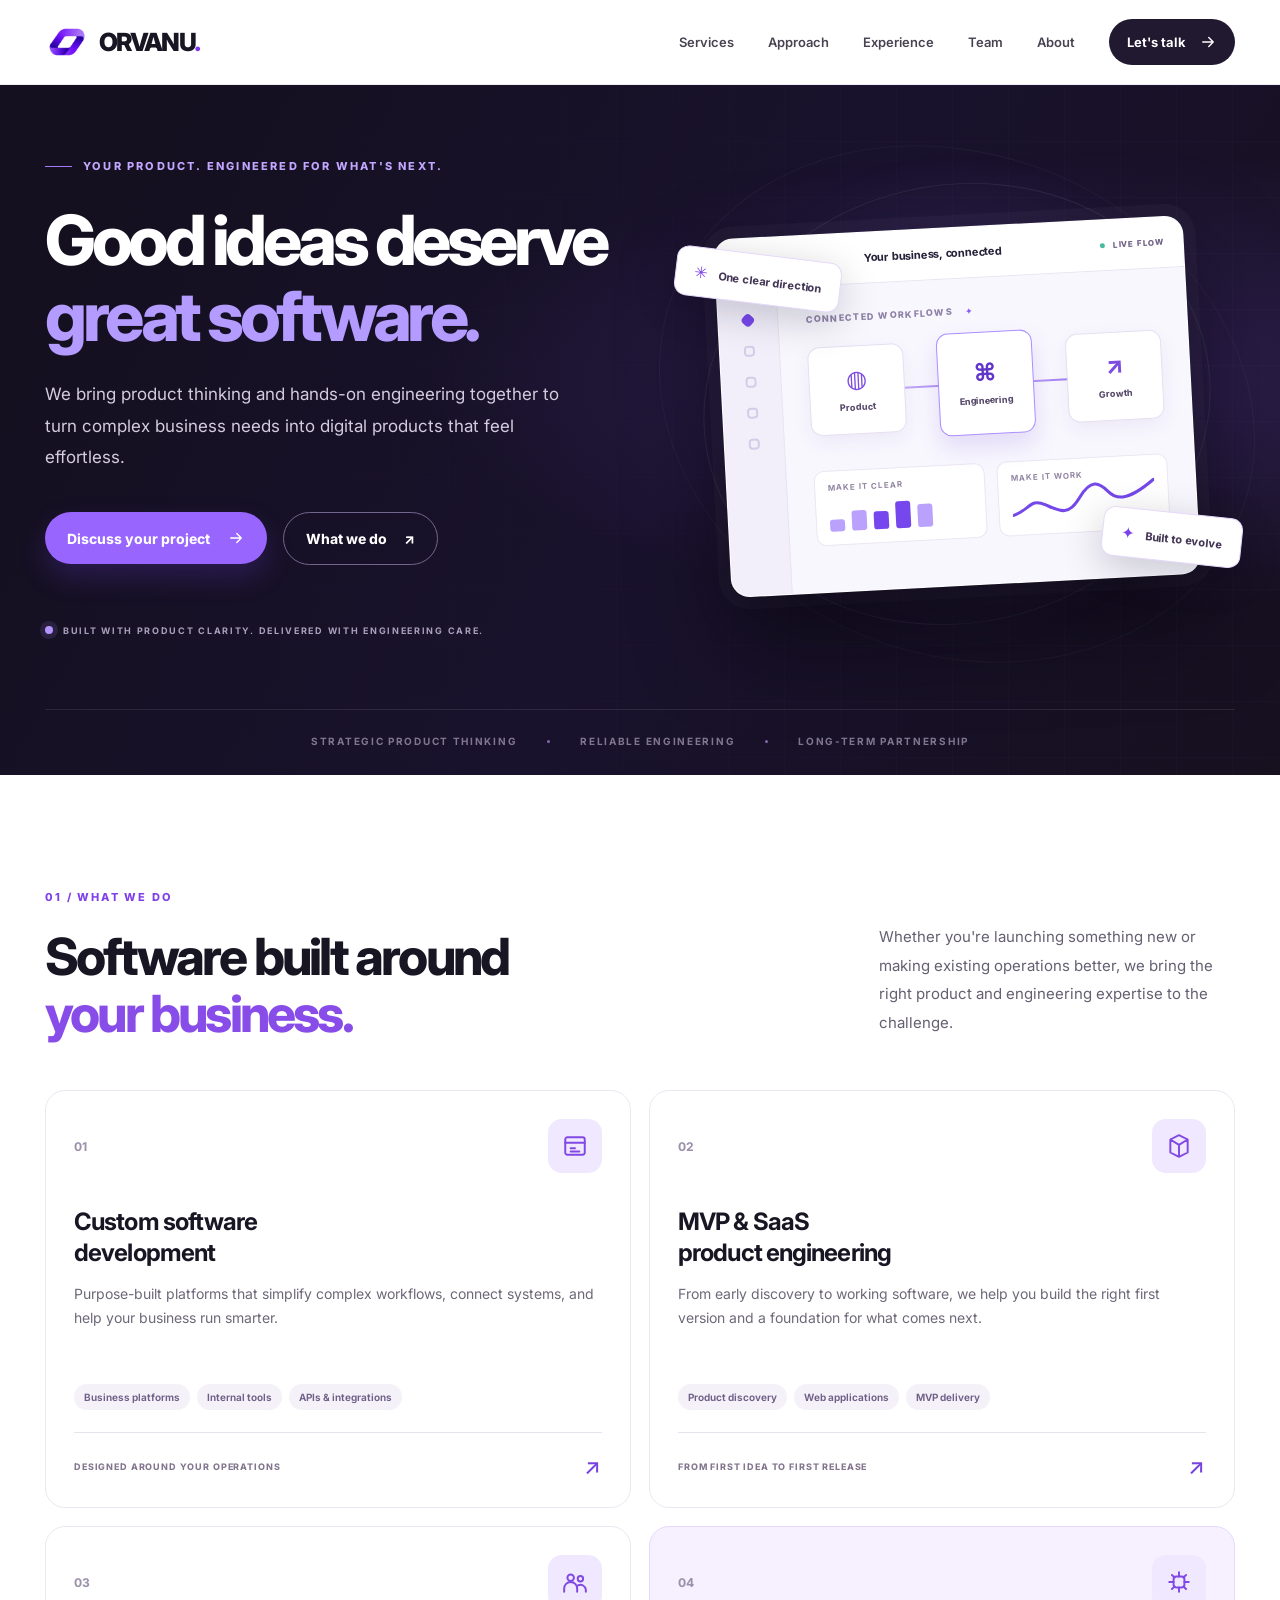
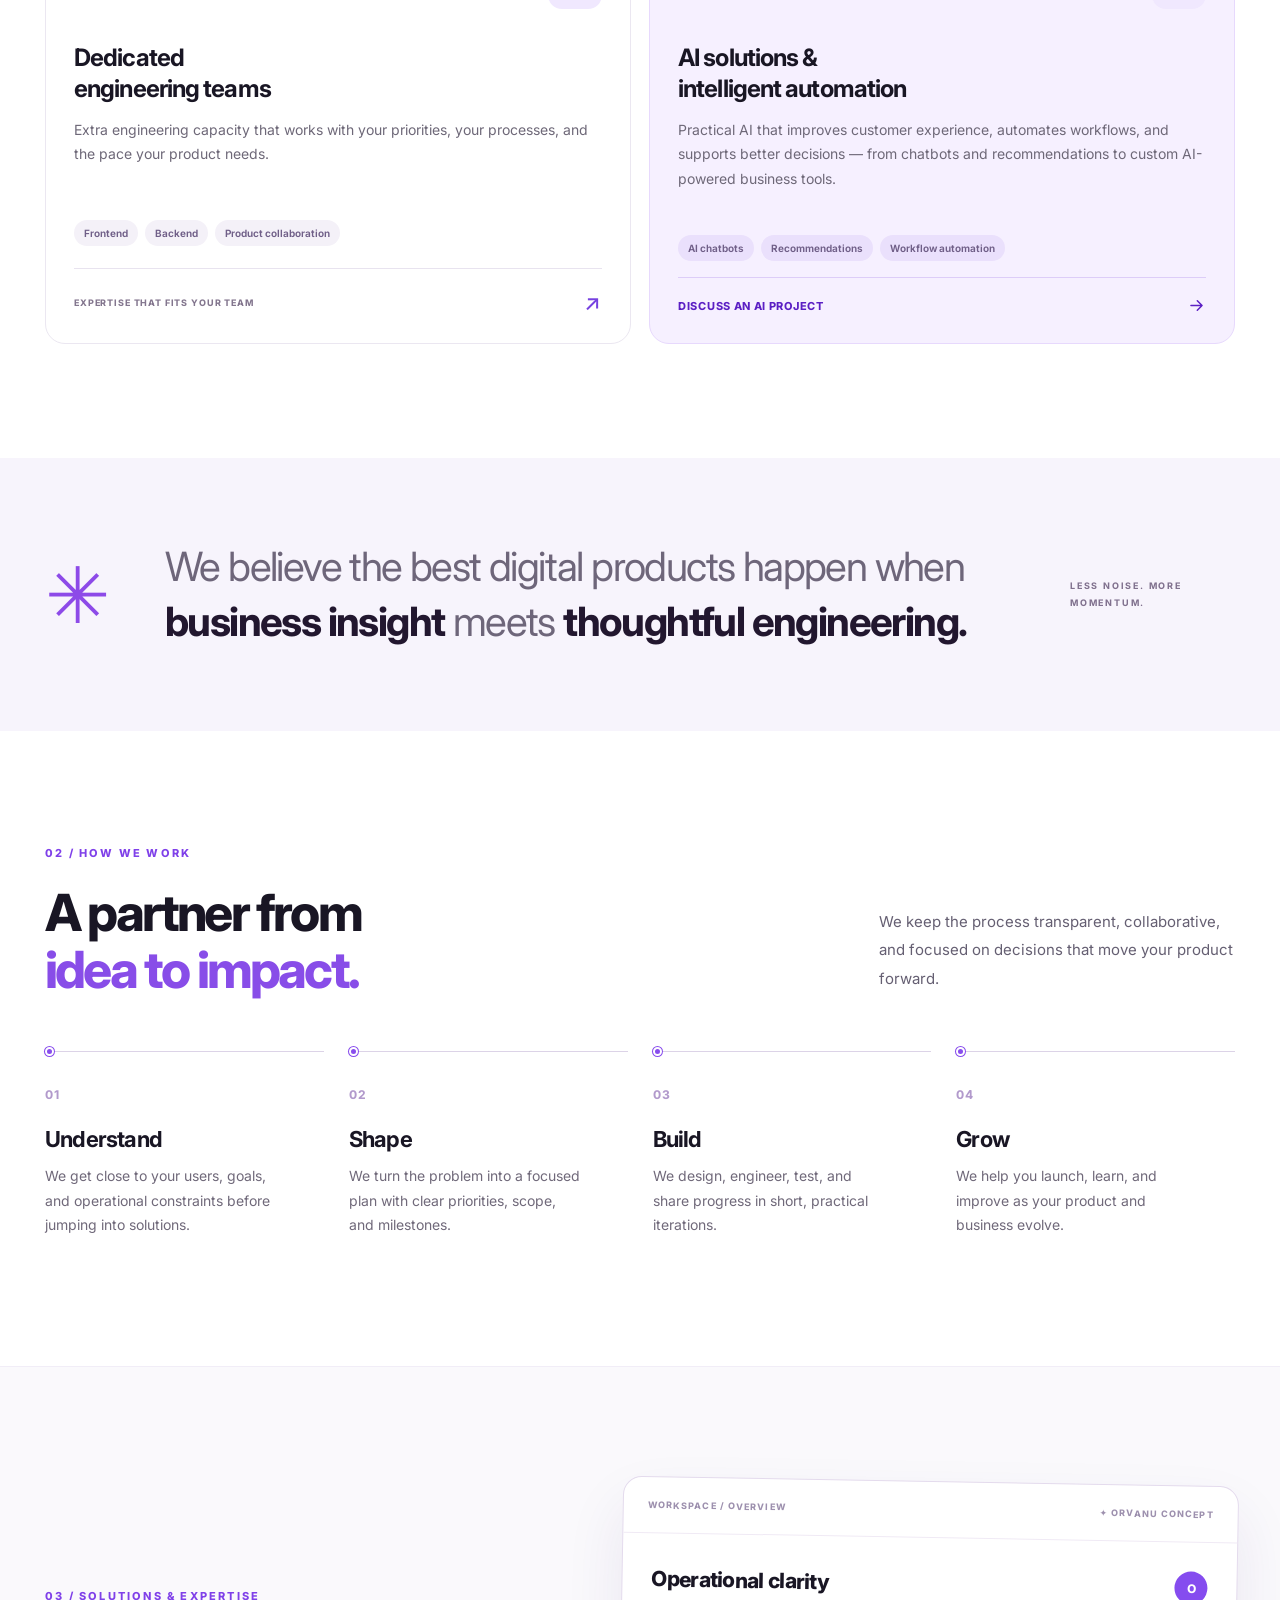
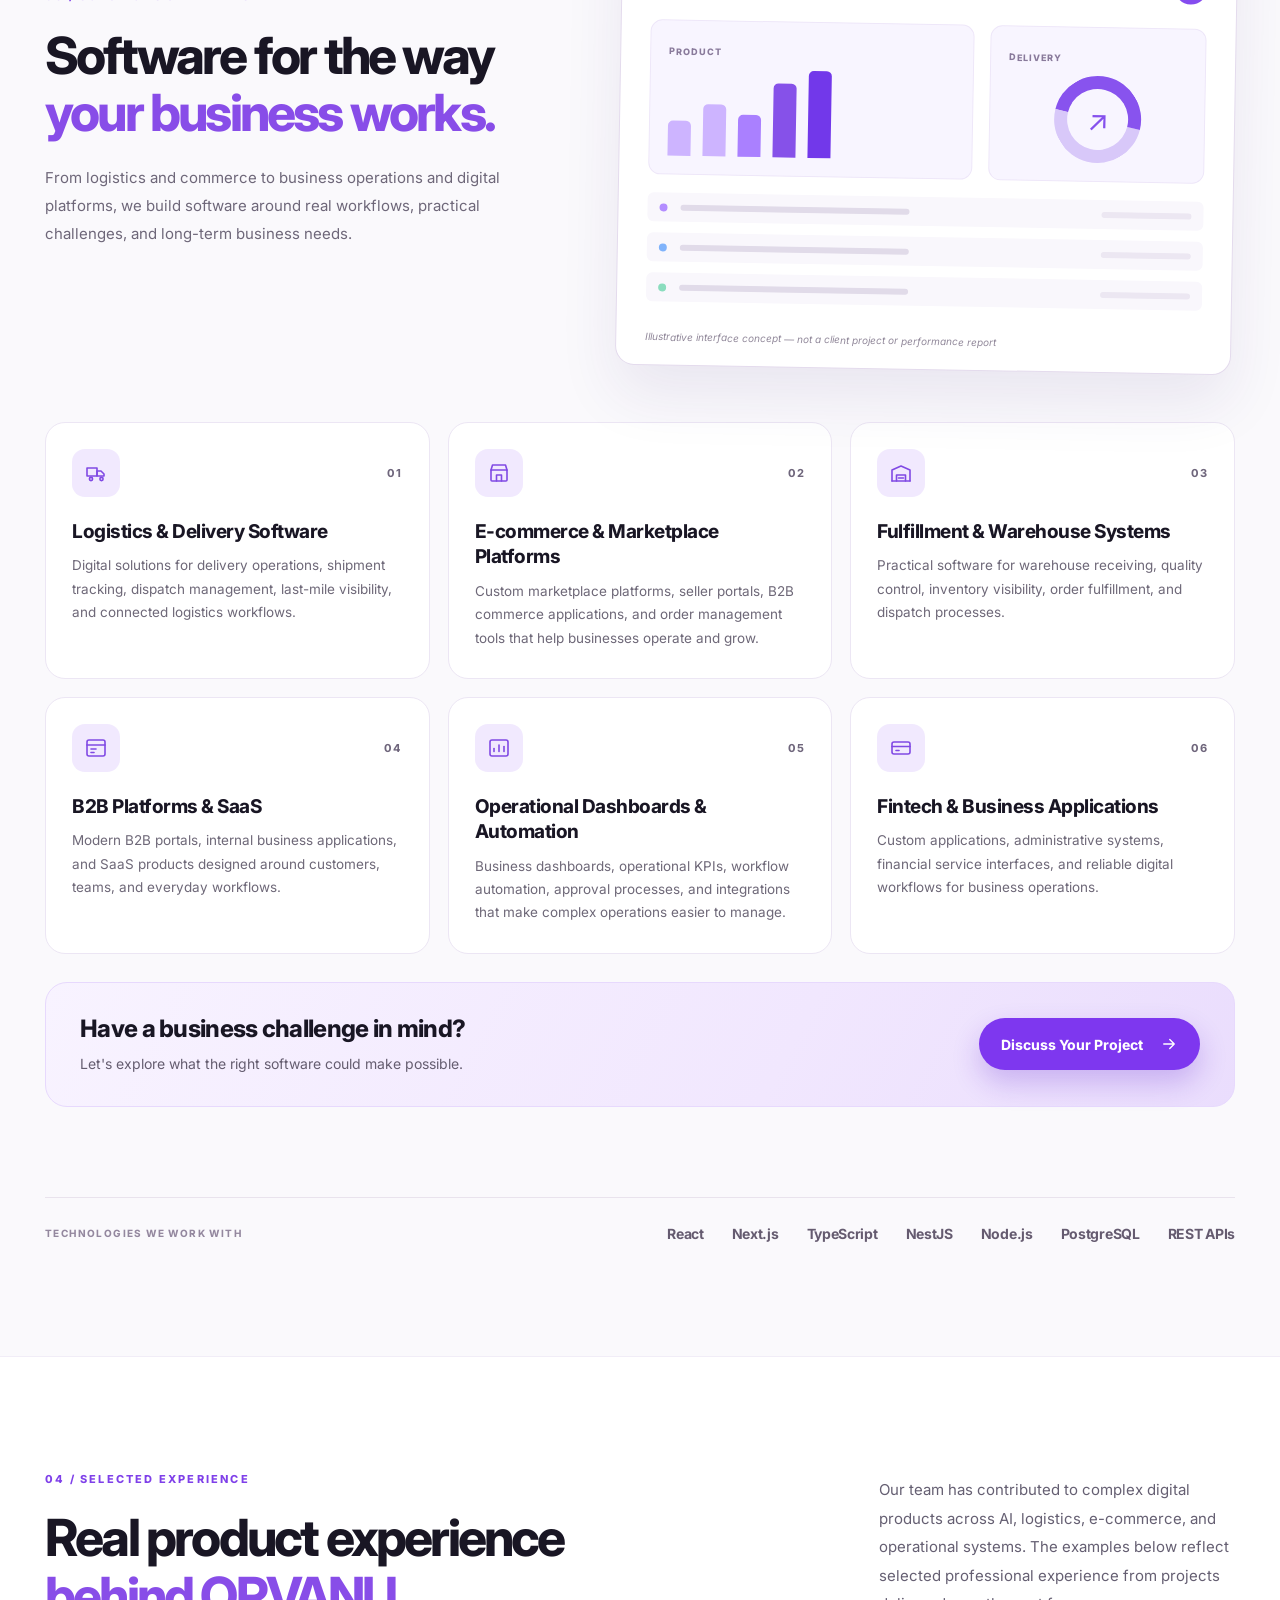
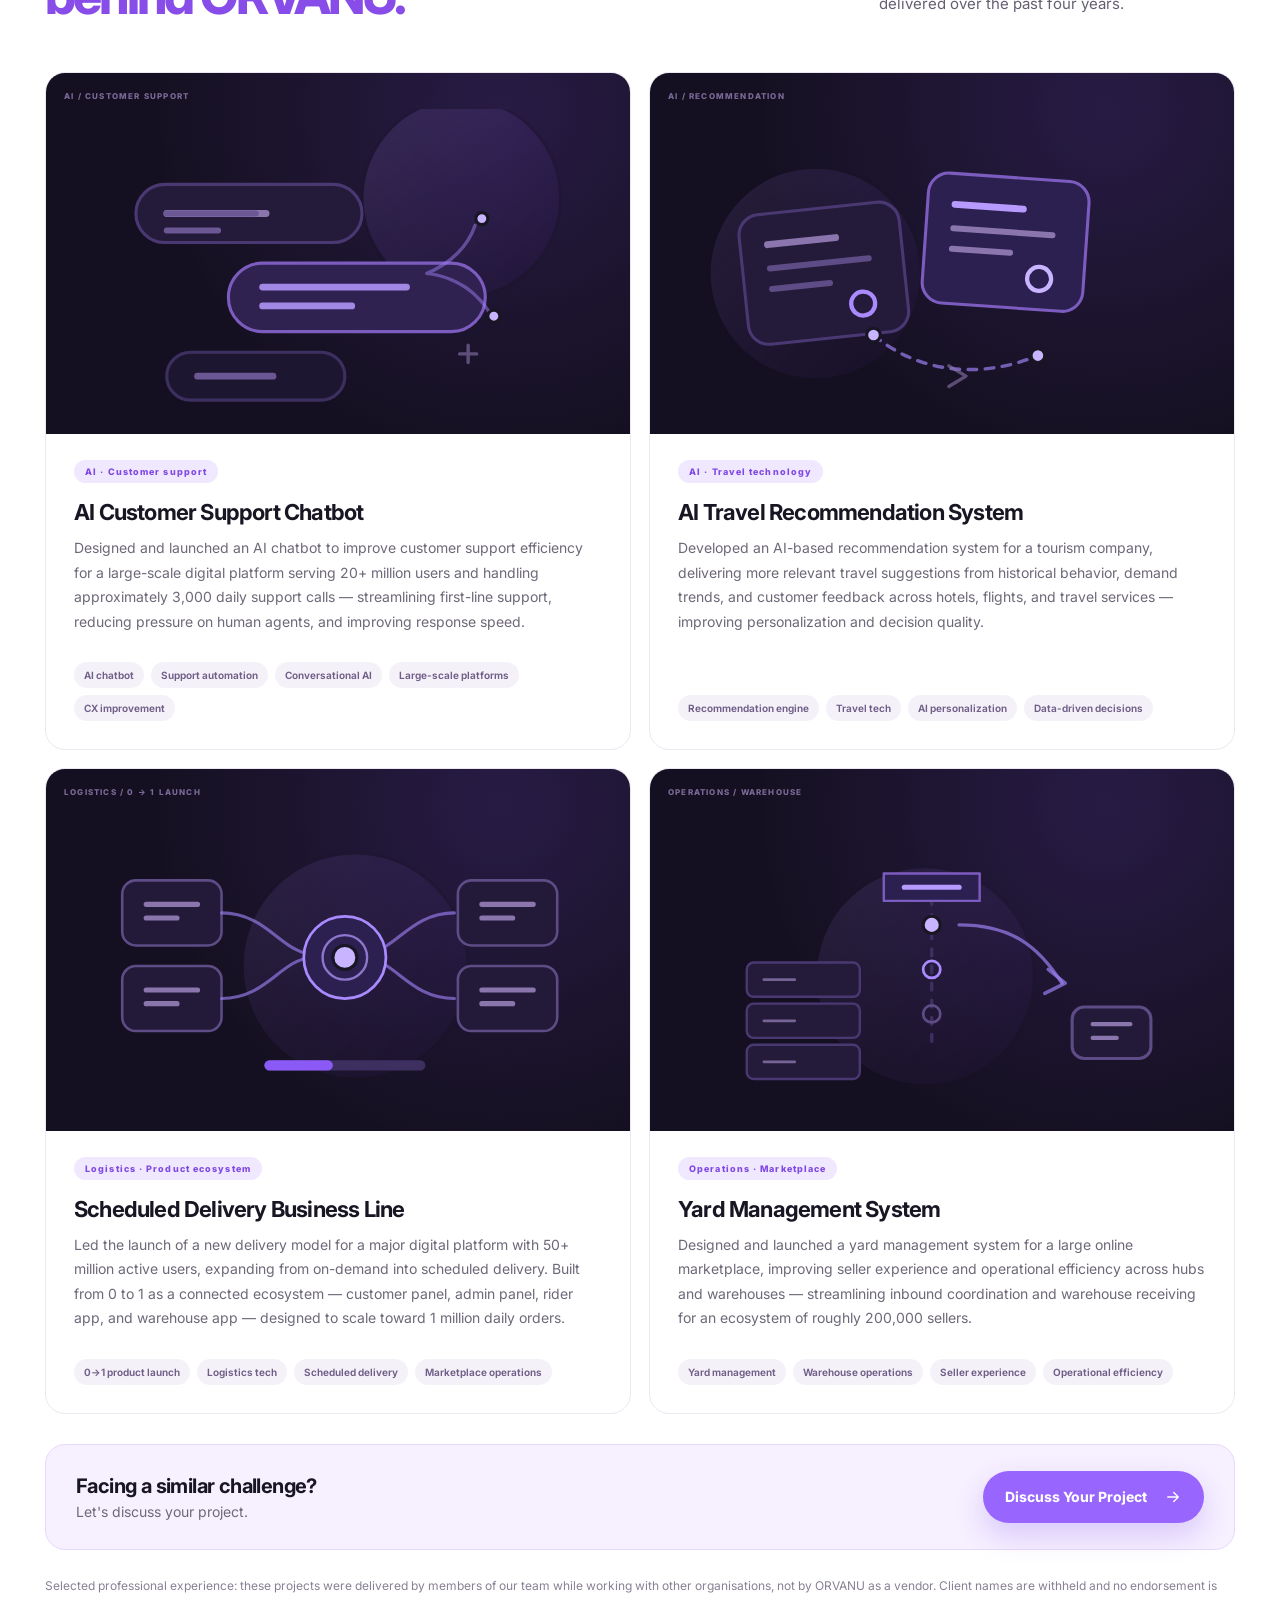
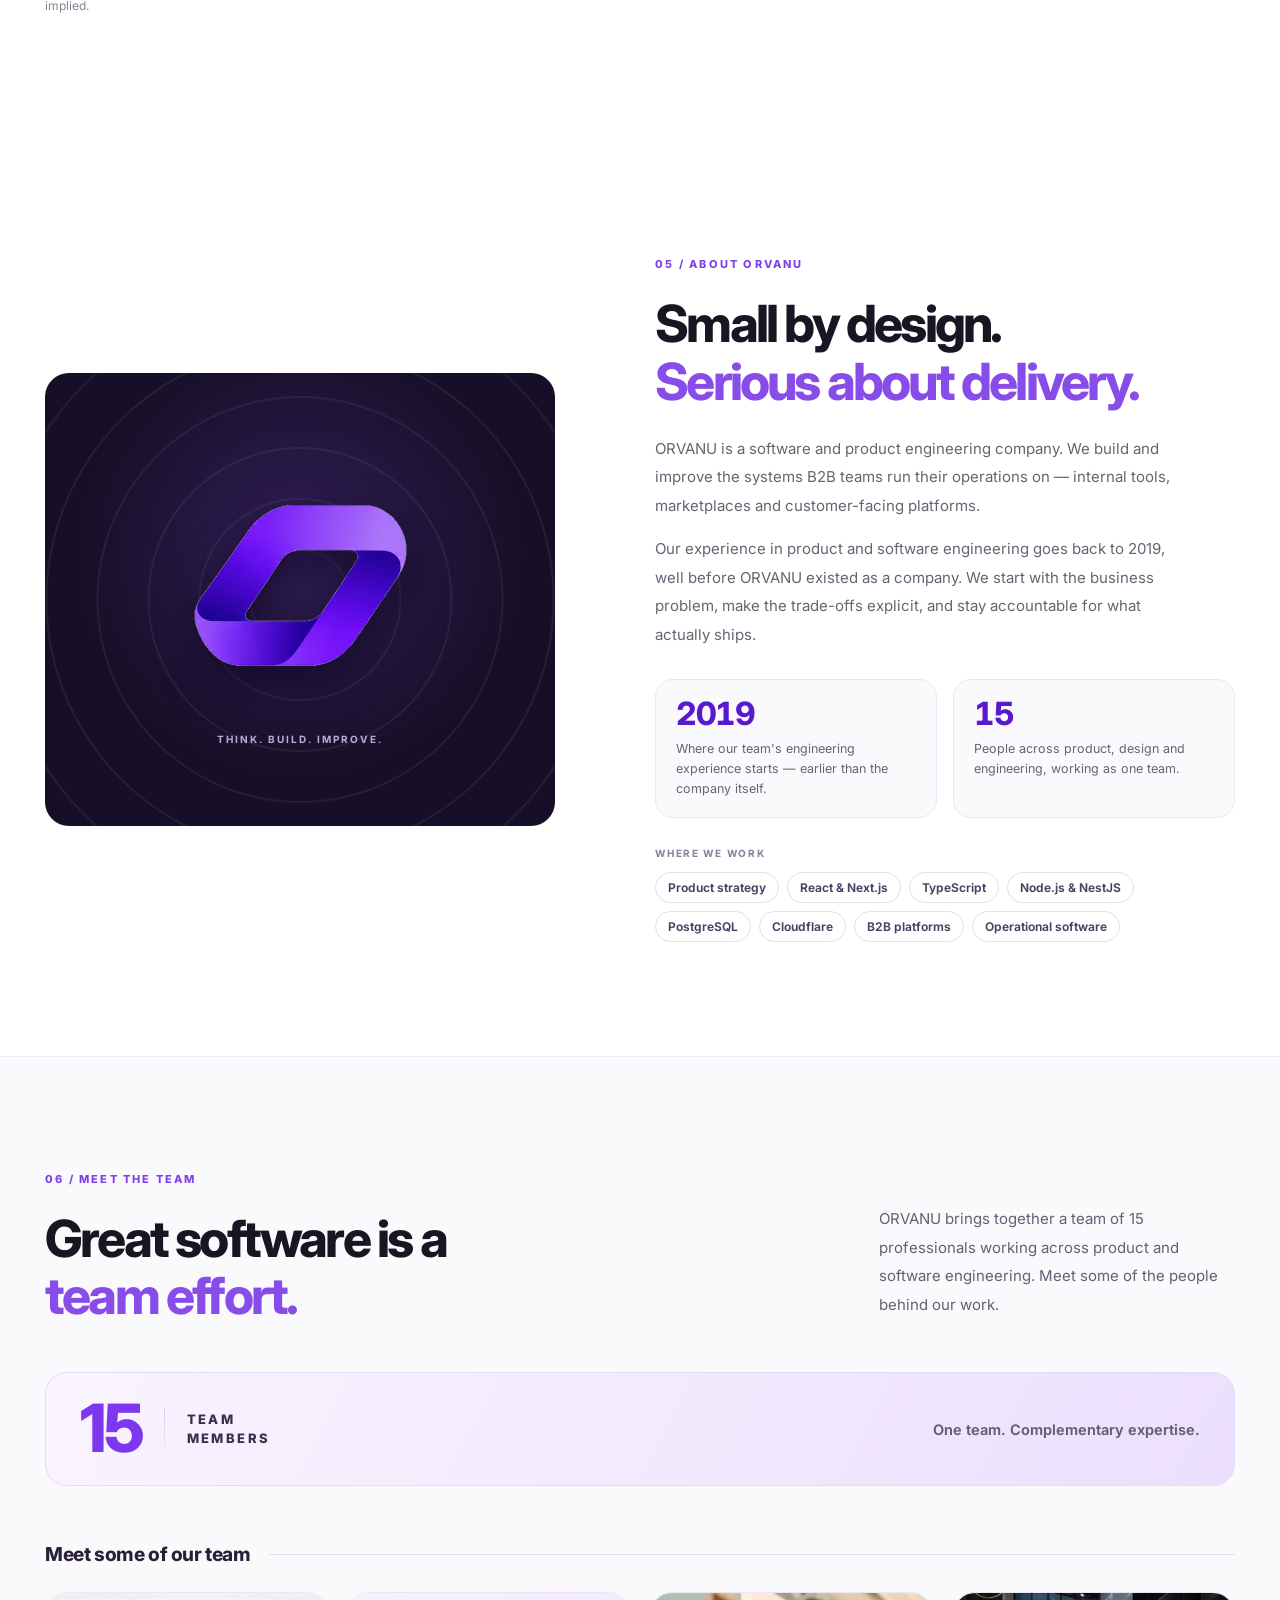
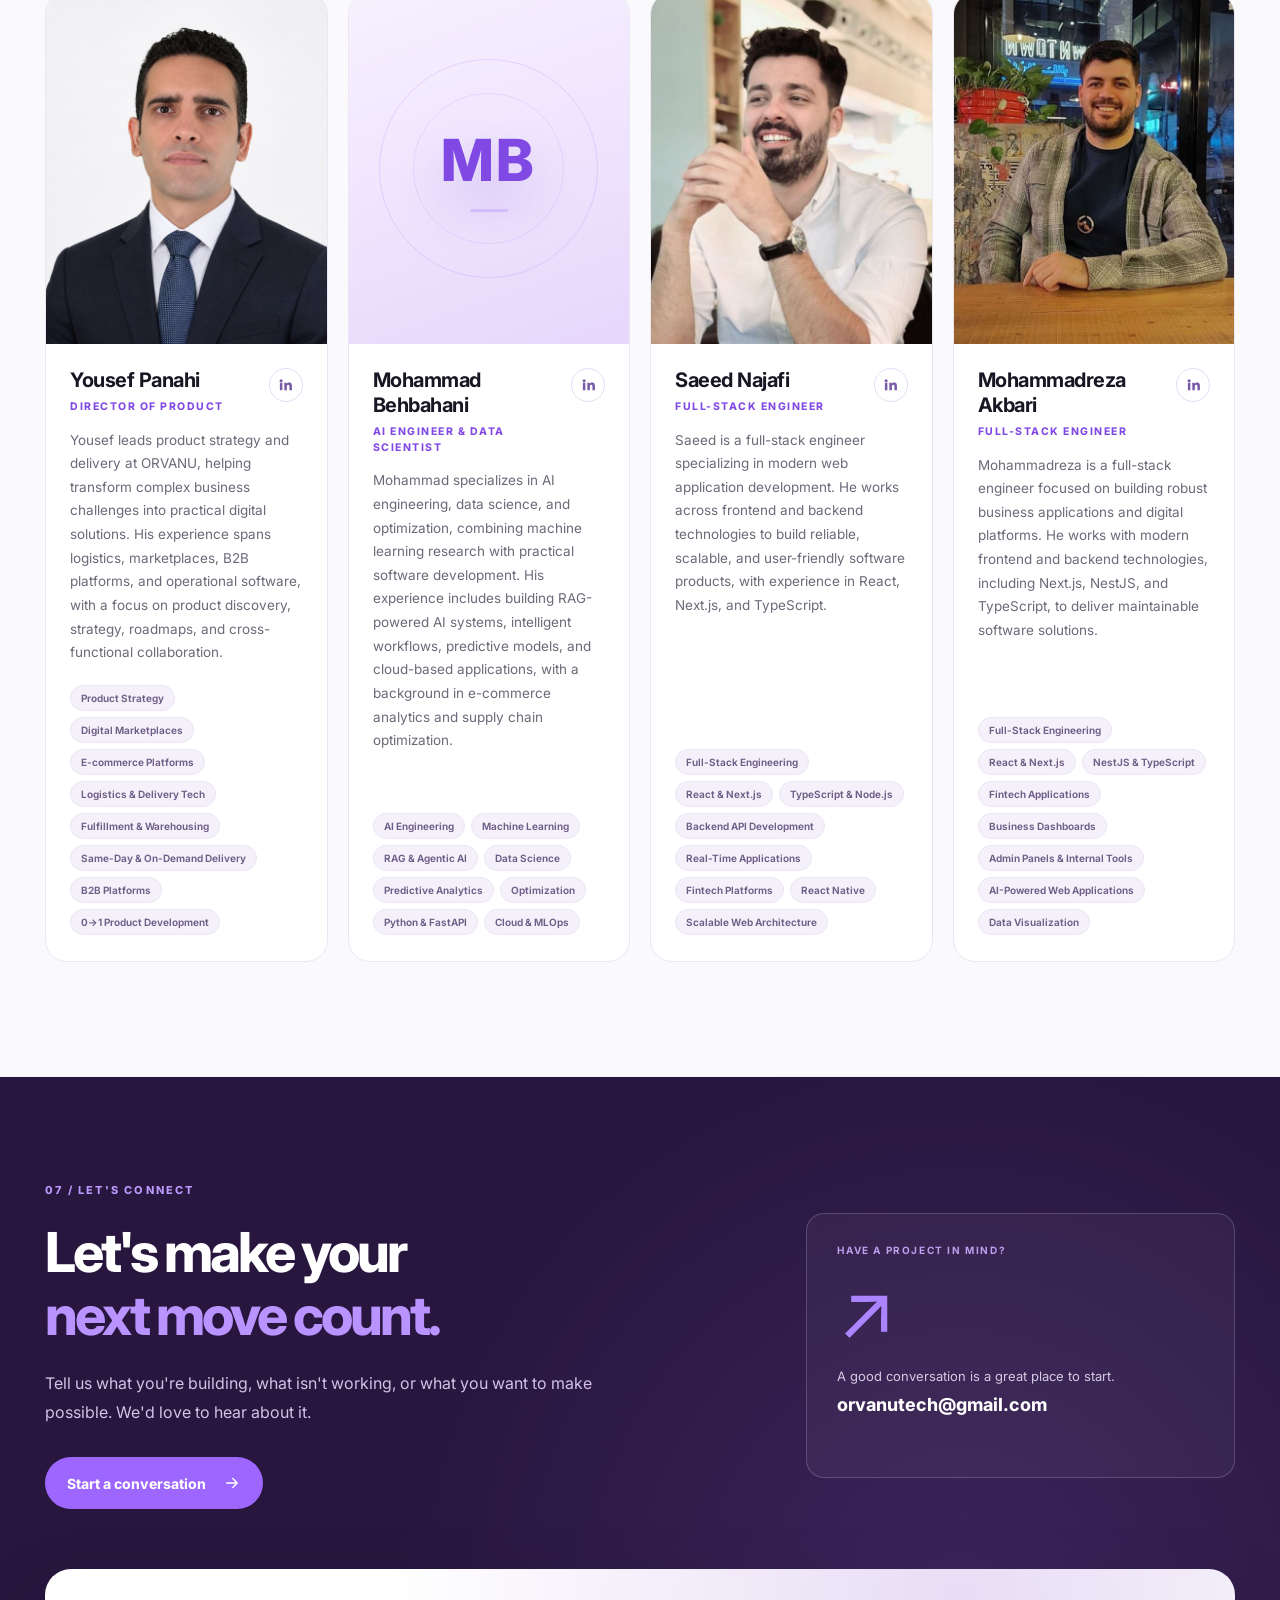
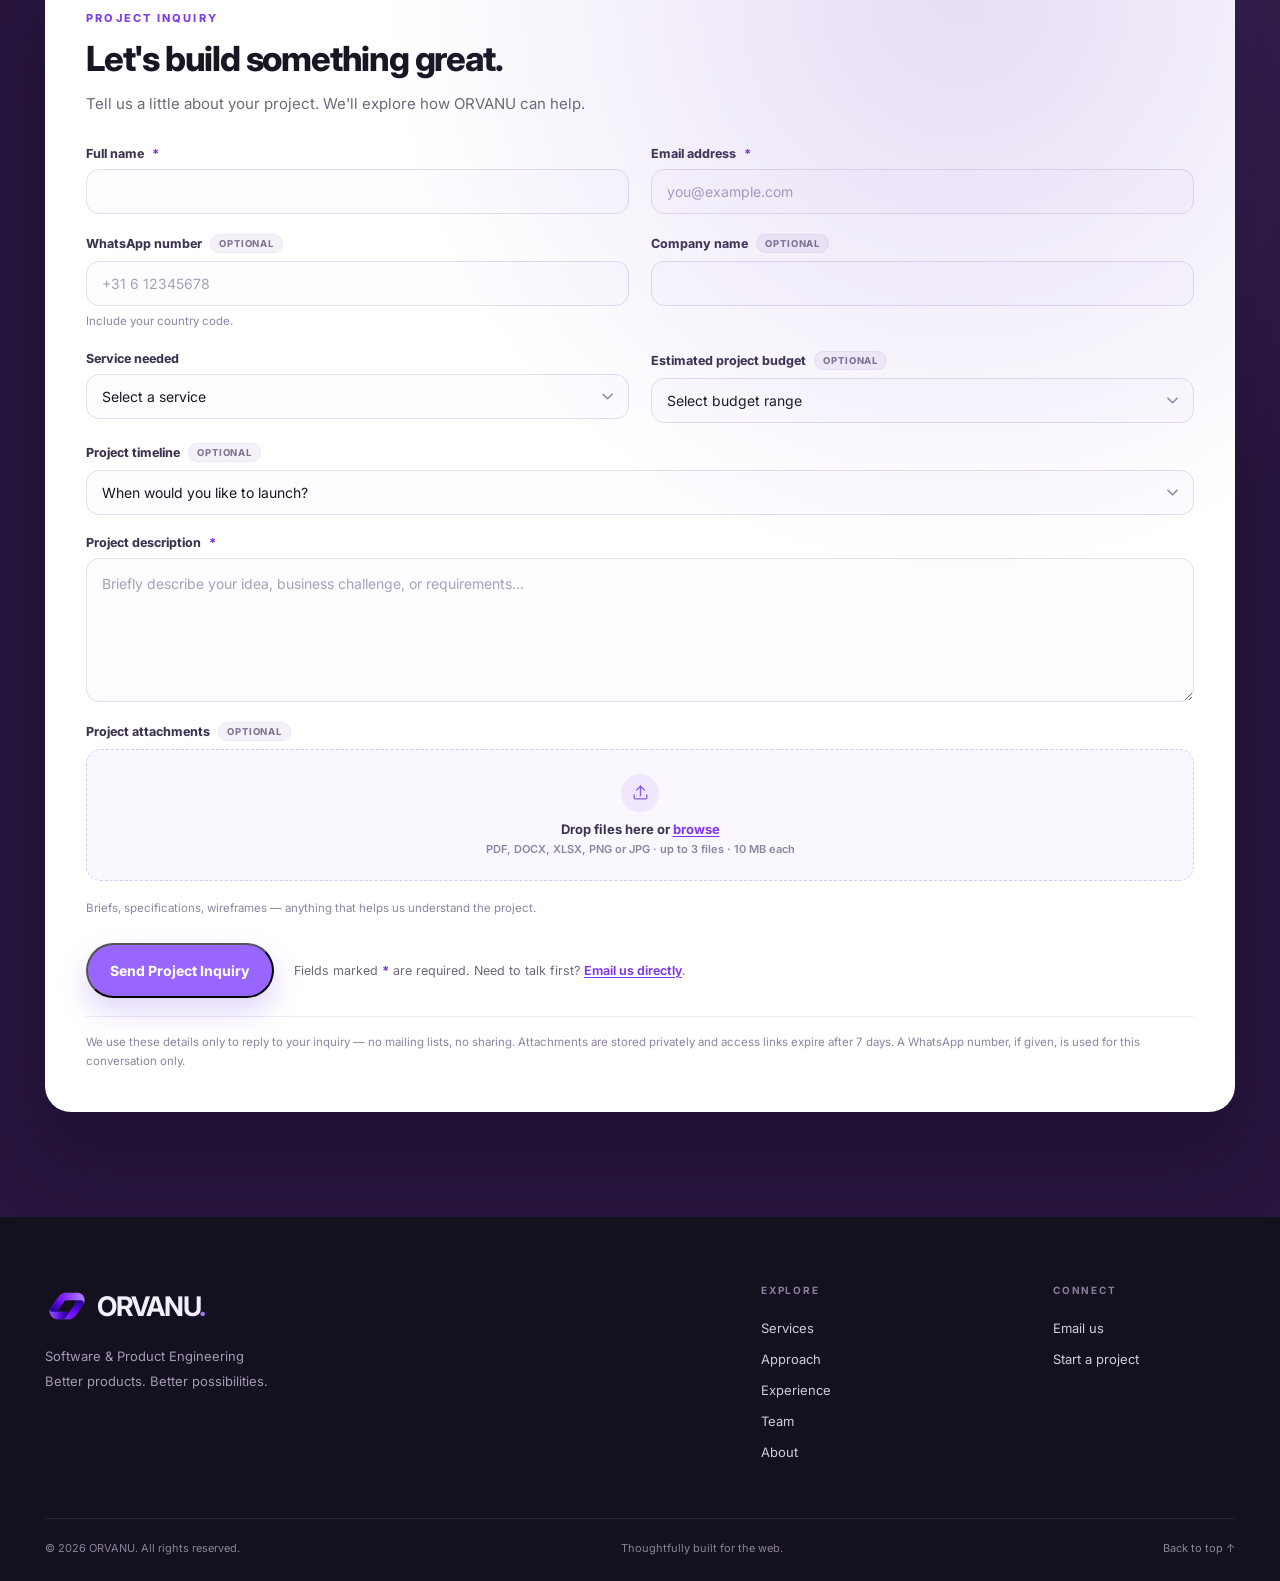
==== public/index.html @ 600c5dd0 "Add Mohammad Behbahani and refresh Yousef Panahi portrait" ====
<!doctype html>
<html lang="en">
<head>
  <meta charset="utf-8">
  <meta name="viewport" content="width=device-width, initial-scale=1">
  <meta name="theme-color" content="#f7f7fb">
  <meta name="color-scheme" content="light">
  <title>ORVANU — Software &amp; Product Engineering</title>
  <meta name="description" content="ORVANU is a software and product engineering company building custom business platforms, digital products, and dedicated engineering partnerships for international B2B clients.">
  <link rel="canonical" href="https://orvanu.pages.dev/">
  <meta property="og:type" content="website">
  <meta property="og:url" content="https://orvanu.pages.dev/">
  <meta property="og:title" content="ORVANU — Software &amp; Product Engineering">
  <meta property="og:description" content="From ambitious ideas to software that works in the real world. Custom platforms, MVPs, SaaS, and dedicated engineering teams.">
  <meta property="og:image" content="https://orvanu.pages.dev/assets/og-preview.png">
  <meta name="twitter:card" content="summary_large_image">
  <meta name="twitter:title" content="ORVANU — Software &amp; Product Engineering">
  <meta name="twitter:description" content="Custom business platforms, MVP &amp; SaaS product engineering, and dedicated engineering teams.">
  <meta name="twitter:image" content="https://orvanu.pages.dev/assets/og-preview.png">
  <link rel="icon" href="favicon.ico" sizes="any">
  <link rel="icon" type="image/png" href="assets/favicon-192.png" sizes="192x192">
  <link rel="apple-touch-icon" href="assets/favicon-192.png">
  <link rel="preconnect" href="https://fonts.googleapis.com">
  <link rel="preconnect" href="https://fonts.gstatic.com" crossorigin>
  <link href="https://fonts.googleapis.com/css2?family=Inter:wght@400;500;600;700;800&display=swap" rel="stylesheet">
  <link rel="stylesheet" href="styles.css">
  <script src="script.js" defer></script>
  <script src="form.js" defer></script>
  <script type="application/ld+json">
  {
    "@context": "https://schema.org",
    "@type": "Organization",
    "name": "ORVANU",
    "url": "https://orvanu.pages.dev/",
    "logo": "https://orvanu.pages.dev/assets/orvanu-symbol.png",
    "description": "Software and product engineering company building custom business platforms, digital products, and dedicated engineering partnerships.",
    "email": "orvanutech@gmail.com",
    "slogan": "Software & Product Engineering"
  }
  </script>
</head>
<body>
  <a class="skip-link" href="#main">Skip to content</a>
  <header class="site-header" id="top">
    <div class="container header-inner">
      <a href="#top" class="brand" aria-label="ORVANU home">
        <img class="brand-symbol" src="assets/orvanu-symbol.png" width="44" height="44" alt="">
        <span class="brand-word">ORVANU<span class="brand-dot">.</span></span>
      </a>
      <nav id="site-nav" class="site-nav" aria-label="Main navigation">
        <a href="#services">Services</a>
        <a href="#approach">Approach</a>
        <a href="#work">Experience</a>
        <a href="#team">Team</a>
        <a href="#about">About</a>
        <a class="nav-cta" href="#contact">Let's talk
          <svg viewBox="0 0 24 24" aria-hidden="true"><path d="M5 12h14m-6-6 6 6-6 6" /></svg>
        </a>
      </nav>
      <button class="menu-toggle" aria-label="Open navigation" aria-expanded="false" aria-controls="site-nav"><span></span><span></span><span></span></button>
    </div>
  </header>
  <main id="main">
    <section class="hero" aria-labelledby="hero-title">
      <div class="hero-mesh" aria-hidden="true"></div>
      <div class="container hero-grid">
        <div class="hero-copy">
          <div class="eyebrow hero-eyebrow">
            <span class="eyebrow-line"></span> YOUR PRODUCT. ENGINEERED FOR WHAT'S NEXT.
          </div>
          <h1 id="hero-title">Good ideas deserve <span>great software.</span></h1>
          <p class="hero-lede">We bring product thinking and hands-on engineering together to turn complex business needs into digital products that feel effortless.</p>
          <div class="hero-actions">
            <a class="button button-primary" href="#inquiry">Discuss your project
              <svg viewBox="0 0 24 24" aria-hidden="true"><path d="M5 12h14m-6-6 6 6-6 6" /></svg>
            </a>
            <a class="button button-ghost" href="#services">What we do <span aria-hidden="true">↗</span></a>
          </div>
          <div class="hero-note">
            <span class="pulse"></span> BUILT WITH PRODUCT CLARITY. DELIVERED WITH ENGINEERING CARE.
          </div>
        </div>
        <div class="hero-visual" aria-label="Abstract illustration of connected software modules">
          <div class="hero-glow" aria-hidden="true"></div>
          <div class="orb orb-a" aria-hidden="true"></div>
          <div class="orb orb-b" aria-hidden="true"></div>
          <div class="interface-window">
            <div class="interface-top">
              <span class="window-dots" aria-hidden="true"><i></i><i></i><i></i></span><span class="interface-caption">Your business, connected</span><span class="signal"><b></b> LIVE FLOW</span>
            </div>
            <div class="interface-body">
              <div class="side-rail">
                <span class="rail-mark"></span><span></span><span></span><span></span><span></span>
              </div>
              <div class="interface-main">
                <div class="mini-label">
                  CONNECTED WORKFLOWS <span class="tiny-spark">✦</span>
                </div>
                <div class="flow-map">
                  <div class="flow-line line-one"></div>
                  <div class="flow-line line-two"></div>
                  <div class="flow-node node-one">
                    <span class="node-icon">◍</span><span>Product</span>
                  </div>
                  <div class="flow-node node-two">
                    <span class="node-icon">⌘</span><span>Engineering</span>
                  </div>
                  <div class="flow-node node-three">
                    <span class="node-icon">↗</span><span>Growth</span>
                  </div>
                </div>
                <div class="interface-stats">
                  <div>
                    <span class="stats-label">MAKE IT CLEAR</span><span class="fake-bars"><i></i><i></i><i></i><i></i><i></i></span>
                  </div>
                  <div>
                    <span class="stats-label">MAKE IT WORK</span><span class="wave-line">
                      <svg viewBox="0 0 140 38" aria-hidden="true">
                        <path d="M1 31C17 26 18 15 32 22S54 35 66 17s20-14 28-5 19 11 45-9" />
                      </svg>
                    </span>
                  </div>
                </div>
              </div>
            </div>
          </div>
          <div class="floating-chip chip-one">
            <span>✳</span> One clear direction
          </div>
          <div class="floating-chip chip-two">
            <span>✦</span> Built to evolve
          </div>
        </div>
      </div>
      <div class="container hero-bottom">
        <span>STRATEGIC PRODUCT THINKING</span><b></b><span>RELIABLE ENGINEERING</span><b></b><span>LONG-TERM PARTNERSHIP</span>
      </div>
    </section>
    <section class="section intro" id="services" aria-labelledby="services-title">
      <div class="container">
        <div class="section-heading heading-split">
          <div>
            <div class="eyebrow purple-eyebrow">01 / WHAT WE DO</div>
            <h2 id="services-title">Software built around
              <br>
              <em>your business.</em></h2>
          </div>
          <p>Whether you're launching something new or making existing operations better, we bring the right product and engineering expertise to the challenge.</p>
        </div>
        <div class="services-grid">
          <article class="service-card">
            <div class="service-head">
              <span class="service-number">01</span><span class="icon-box">
                <svg viewBox="0 0 24 24" aria-hidden="true">
                  <rect x="3" y="4" width="18" height="16" rx="2" /><path d="M3 9h18M8 14h4m-4 3h8" />
                </svg>
              </span>
            </div>
            <h3>Custom software
              <br>
              development</h3>
            <p>Purpose-built platforms that simplify complex workflows, connect systems, and help your business run smarter.</p>
            <div class="service-tags">
              <span>Business platforms</span><span>Internal tools</span><span>APIs &amp; integrations</span>
            </div>
            <span class="service-bottom" aria-hidden="true">DESIGNED AROUND YOUR OPERATIONS <b>↗</b></span>
          </article>
          <article class="service-card">
            <div class="service-head">
              <span class="service-number">02</span><span class="icon-box">
                <svg viewBox="0 0 24 24" aria-hidden="true">
                  <path d="M4 18V6l8-4 8 4v12l-8 4-8-4zM4 6l8 5 8-5M12 11v11" />
                </svg>
              </span>
            </div>
            <h3>MVP &amp; SaaS
              <br>
              product engineering</h3>
            <p>From early discovery to working software, we help you build the right first version and a foundation for what comes next.</p>
            <div class="service-tags">
              <span>Product discovery</span><span>Web applications</span><span>MVP delivery</span>
            </div>
            <span class="service-bottom" aria-hidden="true">FROM FIRST IDEA TO FIRST RELEASE <b>↗</b></span>
          </article>
          <article class="service-card">
            <div class="service-head">
              <span class="service-number">03</span><span class="icon-box">
                <svg viewBox="0 0 24 24" aria-hidden="true">
                  <circle cx="8" cy="8" r="3" /><circle cx="17" cy="9" r="2.5" /><path d="M2 21v-3a6 6 0 0 1 12 0v3M15 15a5 5 0 0 1 7 4v2" />
                </svg>
              </span>
            </div>
            <h3>Dedicated
              <br>
              engineering teams</h3>
            <p>Extra engineering capacity that works with your priorities, your processes, and the pace your product needs.</p>
            <div class="service-tags">
              <span>Frontend</span><span>Backend</span><span>Product collaboration</span>
            </div>
            <span class="service-bottom" aria-hidden="true">EXPERTISE THAT FITS YOUR TEAM <b>↗</b></span>
          </article>
          <article class="service-card featured">
            <div class="service-head">
              <span class="service-number">04</span><span class="icon-box">
                <svg viewBox="0 0 24 24" aria-hidden="true">
                  <rect x="7" y="7" width="10" height="10" rx="2.4" /><path d="M12 3v4M12 17v4M3 12h4M17 12h4M5.5 5.5l2.5 2.5M16 16l2.5 2.5M18.5 5.5 16 8M8 16l-2.5 2.5" />
                </svg>
              </span>
            </div>
            <h3>AI solutions &amp;
              <br>
              intelligent automation</h3>
            <p>Practical AI that improves customer experience, automates workflows, and supports better decisions — from chatbots and recommendations to custom AI-powered business tools.</p>
            <div class="service-tags">
              <span>AI chatbots</span><span>Recommendations</span><span>Workflow automation</span>
            </div>
            <a class="service-link" href="#inquiry">Discuss an AI Project
              <svg viewBox="0 0 24 24" aria-hidden="true"><path d="M5 12h14m-6-6 6 6-6 6" /></svg>
            </a>
          </article>
        </div>
      </div>
    </section>
    <section class="section principle" aria-label="Our philosophy">
      <div class="container principle-layout">
        <span class="asterisk" aria-hidden="true">✳</span>
        <p>We believe the best digital products happen when <strong>business insight</strong> meets <strong>thoughtful engineering.</strong></p>
        <span class="principle-small">LESS NOISE. MORE MOMENTUM.</span>
      </div>
    </section>
    <section class="section approach" id="approach" aria-labelledby="approach-title">
      <div class="container">
        <div class="section-heading heading-split">
          <div>
            <div class="eyebrow purple-eyebrow">02 / HOW WE WORK</div>
            <h2 id="approach-title">A partner from
              <br>
              <em>idea to impact.</em></h2>
          </div>
          <p>We keep the process transparent, collaborative, and focused on decisions that move your product forward.</p>
        </div>
        <div class="timeline">
          <article class="timeline-step">
            <span class="timeline-number">01</span>
            <div class="timeline-dot"></div>
            <div>
              <h3>Understand</h3>
              <p>We get close to your users, goals, and operational constraints before jumping into solutions.</p>
            </div>
          </article>
          <article class="timeline-step">
            <span class="timeline-number">02</span>
            <div class="timeline-dot"></div>
            <div>
              <h3>Shape</h3>
              <p>We turn the problem into a focused plan with clear priorities, scope, and milestones.</p>
            </div>
          </article>
          <article class="timeline-step">
            <span class="timeline-number">03</span>
            <div class="timeline-dot"></div>
            <div>
              <h3>Build</h3>
              <p>We design, engineer, test, and share progress in short, practical iterations.</p>
            </div>
          </article>
          <article class="timeline-step">
            <span class="timeline-number">04</span>
            <div class="timeline-dot"></div>
            <div>
              <h3>Grow</h3>
              <p>We help you launch, learn, and improve as your product and business evolve.</p>
            </div>
          </article>
        </div>
      </div>
    </section>
    <section class="section capabilities" id="capabilities" aria-labelledby="capabilities-title">
      <div class="container">
        <div class="capabilities-main">
          <div class="capabilities-copy">
            <div class="eyebrow purple-eyebrow">03 / SOLUTIONS &amp; EXPERTISE</div>
            <h2 id="capabilities-title">Software for the way
              <br>
              <em>your business works.</em></h2>
            <p>From logistics and commerce to business operations and digital platforms, we build software around real workflows, practical challenges, and long-term business needs.</p>
          </div>
          <div class="concept-panel" role="img" aria-label="Illustrative concept of a business operations dashboard">
            <div class="concept-top">
              <span>WORKSPACE / OVERVIEW</span><span>✦ ORVANU CONCEPT</span>
            </div>
            <div class="concept-body">
              <div class="concept-titlebar">
                <span>Operational clarity</span><span class="fake-avatar">O</span>
              </div>
              <div class="concept-cards">
                <div>
                  <small>PRODUCT</small><i class="bar-chart"><b></b><b></b><b></b><b></b><b></b></i>
                </div>
                <div>
                  <small>DELIVERY</small>
                  <div class="ring">
                    <span>↗</span>
                  </div>
                </div>
              </div>
              <div class="concept-list">
                <div>
                  <b class="list-dot purple"></b><i></i><em></em>
                </div>
                <div>
                  <b class="list-dot blue"></b><i></i><em></em>
                </div>
                <div>
                  <b class="list-dot green"></b><i></i><em></em>
                </div>
              </div>
            </div>
            <div class="concept-footnote">Illustrative interface concept — not a client project or performance report</div>
          </div>
        </div>
        <div class="solutions-grid">
          <article class="solution-card">
            <div class="solution-head">
              <span class="solution-icon" aria-hidden="true">
                <svg viewBox="0 0 24 24"><path d="M3 7h10v8H3z"/><path d="M13 10h4l3 3v2h-7z"/><circle cx="7" cy="18" r="1.6"/><circle cx="17.5" cy="18" r="1.6"/></svg>
              </span>
              <span class="solution-number" aria-hidden="true">01</span>
            </div>
            <h3>Logistics &amp; Delivery Software</h3>
            <p>Digital solutions for delivery operations, shipment tracking, dispatch management, last-mile visibility, and connected logistics workflows.</p>
          </article>
          <article class="solution-card">
            <div class="solution-head">
              <span class="solution-icon" aria-hidden="true">
                <svg viewBox="0 0 24 24"><path d="M4 9h16v10a1 1 0 0 1-1 1H5a1 1 0 0 1-1-1z"/><path d="M4 9 5.5 4h13L20 9"/><path d="M9.5 20v-6h5v6"/></svg>
              </span>
              <span class="solution-number" aria-hidden="true">02</span>
            </div>
            <h3>E-commerce &amp; Marketplace Platforms</h3>
            <p>Custom marketplace platforms, seller portals, B2B commerce applications, and order management tools that help businesses operate and grow.</p>
          </article>
          <article class="solution-card">
            <div class="solution-head">
              <span class="solution-icon" aria-hidden="true">
                <svg viewBox="0 0 24 24"><path d="M3 20V9l9-4 9 4v11"/><path d="M3 20h18"/><path d="M7.5 20v-6h9v6"/><path d="M9.5 17h5"/></svg>
              </span>
              <span class="solution-number" aria-hidden="true">03</span>
            </div>
            <h3>Fulfillment &amp; Warehouse Systems</h3>
            <p>Practical software for warehouse receiving, quality control, inventory visibility, order fulfillment, and dispatch processes.</p>
          </article>
          <article class="solution-card">
            <div class="solution-head">
              <span class="solution-icon" aria-hidden="true">
                <svg viewBox="0 0 24 24"><rect x="3" y="4" width="18" height="16" rx="2"/><path d="M3 9h18"/><path d="M7 13h5"/><path d="M7 16.5h3"/></svg>
              </span>
              <span class="solution-number" aria-hidden="true">04</span>
            </div>
            <h3>B2B Platforms &amp; SaaS</h3>
            <p>Modern B2B portals, internal business applications, and SaaS products designed around customers, teams, and everyday workflows.</p>
          </article>
          <article class="solution-card">
            <div class="solution-head">
              <span class="solution-icon" aria-hidden="true">
                <svg viewBox="0 0 24 24"><rect x="3" y="4" width="18" height="16" rx="2"/><path d="M7 15.5v-3"/><path d="M12 15.5V9"/><path d="M17 15.5v-5"/></svg>
              </span>
              <span class="solution-number" aria-hidden="true">05</span>
            </div>
            <h3>Operational Dashboards &amp; Automation</h3>
            <p>Business dashboards, operational KPIs, workflow automation, approval processes, and integrations that make complex operations easier to manage.</p>
          </article>
          <article class="solution-card">
            <div class="solution-head">
              <span class="solution-icon" aria-hidden="true">
                <svg viewBox="0 0 24 24"><rect x="3" y="6" width="18" height="12" rx="2"/><path d="M3 10.5h18"/><path d="M7 14.5h3"/></svg>
              </span>
              <span class="solution-number" aria-hidden="true">06</span>
            </div>
            <h3>Fintech &amp; Business Applications</h3>
            <p>Custom applications, administrative systems, financial service interfaces, and reliable digital workflows for business operations.</p>
          </article>
        </div>
        <div class="solutions-cta">
          <div>
            <h3>Have a business challenge in mind?</h3>
            <p>Let's explore what the right software could make possible.</p>
          </div>
          <a class="button button-primary" href="#inquiry">Discuss Your Project
            <svg viewBox="0 0 24 24" aria-hidden="true"><path d="M5 12h14m-6-6 6 6-6 6" /></svg>
          </a>
        </div>
        <div class="tech-strip">
          <span>TECHNOLOGIES WE WORK WITH</span>
          <div>
            <b>React</b><b>Next.js</b><b>TypeScript</b><b>NestJS</b><b>Node.js</b><b>PostgreSQL</b><b>REST APIs</b>
          </div>
        </div>
      </div>
    </section>
    <!--
      04 / SELECTED EXPERIENCE
      Framing rule: these are projects members of our team worked on at other
      organisations. ORVANU did not deliver them as a vendor, so names stay
      generic ("a large-scale digital platform") and no endorsement is implied.
      To publish a named case study later: set data-anon="false", name the
      client in the .exp-sector line, and swap .exp-art for a real <img>.
    -->
    <section class="section work" id="work" aria-labelledby="work-title">
      <div class="container">
        <div class="section-heading heading-split">
          <div>
            <div class="eyebrow purple-eyebrow">04 / SELECTED EXPERIENCE</div>
            <h2 id="work-title">Real product experience
              <br>
              <em>behind ORVANU.</em></h2>
          </div>
          <p>Our team has contributed to complex digital products across AI, logistics, e-commerce, and operational systems. The examples below reflect selected professional experience from projects delivered over the past four years.</p>
        </div>
        <div class="experience-grid">
          <article class="experience-card" data-sector="ai" data-anon="true">
            <div class="exp-visual">
              <span class="exp-visual-label">AI / CUSTOMER SUPPORT</span>
              <svg class="exp-art" viewBox="0 0 320 190" aria-hidden="true">
                <defs>
                  <linearGradient id="exp-g1" x1="0" y1="0" x2="1" y2="1">
                    <stop offset="0" stop-color="#b79aff" stop-opacity=".9" />
                    <stop offset="1" stop-color="#7e37ef" stop-opacity=".25" />
                  </linearGradient>
                </defs>
                <circle cx="232" cy="52" r="58" fill="url(#exp-g1)" opacity=".16" />
                <rect x="42" y="44" width="132" height="34" rx="17" fill="#241a3a" stroke="#4a3872" />
                <path d="M60 61h58M60 61h0" stroke="#8a76ad" stroke-width="4" stroke-linecap="round" />
                <path d="M60 61h52M60 71h30" stroke="#6b5794" stroke-width="3.5" stroke-linecap="round" />
                <rect x="96" y="90" width="150" height="40" rx="20" fill="#2f2150" stroke="#7d5cc0" />
                <path d="M116 104h84M116 115h52" stroke="#b79aff" stroke-width="4" stroke-linecap="round" opacity=".85" />
                <rect x="60" y="142" width="104" height="28" rx="14" fill="#1d1630" stroke="#3d3060" />
                <path d="M78 156h44" stroke="#6b5794" stroke-width="4" stroke-linecap="round" />
                <g stroke="#9a7ff0" stroke-width="2" opacity=".5">
                  <path d="M212 96c14-6 24-16 28-28" />
                  <path d="M212 96c16 2 28 10 36 22" />
                </g>
                <circle cx="244" cy="64" r="3.5" fill="#c9b4ff" />
                <circle cx="251" cy="121" r="3.5" fill="#c9b4ff" />
                <path d="M236 138v10M231 143h10" stroke="#8a76ad" stroke-width="2" stroke-linecap="round" opacity=".6" />
              </svg>
            </div>
            <div class="exp-body">
              <span class="exp-sector">AI · Customer support</span>
              <h3>AI Customer Support Chatbot</h3>
              <p>Designed and launched an AI chatbot to improve customer support efficiency for a large-scale digital platform serving 20+ million users and handling approximately 3,000 daily support calls — streamlining first-line support, reducing pressure on human agents, and improving response speed.</p>
              <div class="service-tags">
                <span>AI chatbot</span><span>Support automation</span><span>Conversational AI</span><span>Large-scale platforms</span><span>CX improvement</span>
              </div>
            </div>
          </article>
          <article class="experience-card" data-sector="ai" data-anon="true">
            <div class="exp-visual">
              <span class="exp-visual-label">AI / RECOMMENDATION</span>
              <svg class="exp-art" viewBox="0 0 320 190" aria-hidden="true">
                <defs>
                  <linearGradient id="exp-g2" x1="0" y1="0" x2="1" y2="1">
                    <stop offset="0" stop-color="#b79aff" stop-opacity=".85" />
                    <stop offset="1" stop-color="#7e37ef" stop-opacity=".2" />
                  </linearGradient>
                </defs>
                <circle cx="86" cy="96" r="62" fill="url(#exp-g2)" opacity=".14" />
                <g transform="rotate(-6 90 96)">
                  <rect x="44" y="58" width="94" height="76" rx="12" fill="#241a3a" stroke="#4a3872" />
                  <path d="M60 76h40" stroke="#8a76ad" stroke-width="4" stroke-linecap="round" />
                  <path d="M60 90h58M60 102h34" stroke="#5d4c85" stroke-width="3.5" stroke-linecap="round" />
                  <circle cx="112" cy="116" r="7" fill="none" stroke="#a98bff" stroke-width="2.5" />
                </g>
                <g transform="rotate(4 200 80)">
                  <rect x="150" y="40" width="94" height="76" rx="12" fill="#2b2050" stroke="#7d5cc0" />
                  <path d="M166 58h40" stroke="#b79aff" stroke-width="4" stroke-linecap="round" />
                  <path d="M166 72h58M166 84h34" stroke="#8a76ad" stroke-width="3.5" stroke-linecap="round" />
                  <circle cx="218" cy="98" r="7" fill="none" stroke="#c9b4ff" stroke-width="2.5" />
                </g>
                <path d="M120 132c26 22 62 26 96 12" stroke="#9a7ff0" stroke-width="2" stroke-dasharray="5 5" opacity=".7" />
                <circle cx="120" cy="132" r="4" fill="#c9b4ff" />
                <circle cx="216" cy="144" r="4" fill="#c9b4ff" />
                <path d="M164 150l10 6-10 6" fill="none" stroke="#8a76ad" stroke-width="2" stroke-linecap="round" stroke-linejoin="round" opacity=".6" />
              </svg>
            </div>
            <div class="exp-body">
              <span class="exp-sector">AI · Travel technology</span>
              <h3>AI Travel Recommendation System</h3>
              <p>Developed an AI-based recommendation system for a tourism company, delivering more relevant travel suggestions from historical behavior, demand trends, and customer feedback across hotels, flights, and travel services — improving personalization and decision quality.</p>
              <div class="service-tags">
                <span>Recommendation engine</span><span>Travel tech</span><span>AI personalization</span><span>Data-driven decisions</span>
              </div>
            </div>
          </article>
          <article class="experience-card" data-sector="logistics" data-anon="true">
            <div class="exp-visual">
              <span class="exp-visual-label">LOGISTICS / 0 → 1 LAUNCH</span>
              <svg class="exp-art" viewBox="0 0 320 190" aria-hidden="true">
                <defs>
                  <linearGradient id="exp-g3" x1="0" y1="0" x2="1" y2="1">
                    <stop offset="0" stop-color="#b79aff" stop-opacity=".85" />
                    <stop offset="1" stop-color="#7e37ef" stop-opacity=".2" />
                  </linearGradient>
                </defs>
                <circle cx="170" cy="94" r="66" fill="url(#exp-g3)" opacity=".13" />
                <g stroke="#5d4c85" stroke-width="1.5" fill="#221a38">
                  <rect x="34" y="44" width="58" height="38" rx="8" />
                  <rect x="34" y="94" width="58" height="38" rx="8" />
                  <rect x="230" y="44" width="58" height="38" rx="8" />
                  <rect x="230" y="94" width="58" height="38" rx="8" />
                </g>
                <g stroke="#8a76ad" stroke-width="3" stroke-linecap="round">
                  <path d="M48 58h30M48 66h18" /><path d="M48 108h30M48 116h18" />
                  <path d="M244 58h30M244 66h18" /><path d="M244 108h30M244 116h18" />
                </g>
                <g stroke="#9a7ff0" stroke-width="1.8" opacity=".65">
                  <path d="M92 63c26 0 34 22 52 24" /><path d="M92 113c26 0 34-22 52-24" />
                  <path d="M228 63c-26 0-34 22-52 24" /><path d="M228 113c-26 0-34-22-52-24" />
                </g>
                <circle cx="164" cy="89" r="24" fill="#2b2050" stroke="#a98bff" stroke-width="1.6" />
                <circle cx="164" cy="89" r="7" fill="#c9b4ff" />
                <circle cx="164" cy="89" r="13" fill="none" stroke="#b79aff" stroke-width="1.4" opacity=".7" />
                <path d="M120 152h88" stroke="#3d3060" stroke-width="6" stroke-linecap="round" />
                <path d="M120 152h34" stroke="#8b59f6" stroke-width="6" stroke-linecap="round" />
              </svg>
            </div>
            <div class="exp-body">
              <span class="exp-sector">Logistics · Product ecosystem</span>
              <h3>Scheduled Delivery Business Line</h3>
              <p>Led the launch of a new delivery model for a major digital platform with 50+ million active users, expanding from on-demand into scheduled delivery. Built from 0 to 1 as a connected ecosystem — customer panel, admin panel, rider app, and warehouse app — designed to scale toward 1 million daily orders.</p>
              <div class="service-tags">
                <span>0→1 product launch</span><span>Logistics tech</span><span>Scheduled delivery</span><span>Marketplace operations</span>
              </div>
            </div>
          </article>
          <article class="experience-card" data-sector="operations" data-anon="true">
            <div class="exp-visual">
              <span class="exp-visual-label">OPERATIONS / WAREHOUSE</span>
              <svg class="exp-art" viewBox="0 0 320 190" aria-hidden="true">
                <defs>
                  <linearGradient id="exp-g4" x1="0" y1="0" x2="1" y2="1">
                    <stop offset="0" stop-color="#b79aff" stop-opacity=".85" />
                    <stop offset="1" stop-color="#7e37ef" stop-opacity=".2" />
                  </linearGradient>
                </defs>
                <circle cx="150" cy="100" r="64" fill="url(#exp-g4)" opacity=".13" />
                <g fill="#241a3a" stroke="#4a3872" stroke-width="1.4">
                  <rect x="46" y="92" width="66" height="20" rx="4" />
                  <rect x="46" y="116" width="66" height="20" rx="4" />
                  <rect x="46" y="140" width="66" height="20" rx="4" />
                </g>
                <g stroke="#8a76ad" stroke-width="1.6" opacity=".8">
                  <path d="M56 102h18M56 126h18M56 150h18" />
                </g>
                <path d="M154 44v96" stroke="#3d3060" stroke-width="2" stroke-dasharray="4 6" />
                <path d="M126 40h56v16h-56z" fill="#2b2050" stroke="#7d5cc0" stroke-width="1.4" rx="3" />
                <path d="M138 48h32" stroke="#b79aff" stroke-width="3" stroke-linecap="round" />
                <circle cx="154" cy="70" r="5" fill="#c9b4ff" />
                <circle cx="154" cy="96" r="5" fill="none" stroke="#a98bff" stroke-width="1.6" />
                <circle cx="154" cy="122" r="5" fill="none" stroke="#5d4c85" stroke-width="1.6" />
                <path d="M170 70c30 0 46 12 60 34" stroke="#9a7ff0" stroke-width="2" opacity=".7" fill="none" />
                <path d="M222 96l10 8-12 6" fill="none" stroke="#9a7ff0" stroke-width="2" stroke-linecap="round" stroke-linejoin="round" opacity=".7" />
                <rect x="236" y="118" width="46" height="30" rx="7" fill="#221a38" stroke="#5d4c85" />
                <path d="M248 128h22M248 136h14" stroke="#8a76ad" stroke-width="2.5" stroke-linecap="round" />
              </svg>
            </div>
            <div class="exp-body">
              <span class="exp-sector">Operations · Marketplace</span>
              <h3>Yard Management System</h3>
              <p>Designed and launched a yard management system for a large online marketplace, improving seller experience and operational efficiency across hubs and warehouses — streamlining inbound coordination and warehouse receiving for an ecosystem of roughly 200,000 sellers.</p>
              <div class="service-tags">
                <span>Yard management</span><span>Warehouse operations</span><span>Seller experience</span><span>Operational efficiency</span>
              </div>
            </div>
          </article>
        </div>
        <div class="experience-cta">
          <div>
            <h3>Facing a similar challenge?</h3>
            <p>Let's discuss your project.</p>
          </div>
          <a class="button button-primary" href="#inquiry">Discuss Your Project
            <svg viewBox="0 0 24 24" aria-hidden="true"><path d="M5 12h14m-6-6 6 6-6 6" /></svg>
          </a>
        </div>
        <p class="work-note">Selected professional experience: these projects were delivered by members of our team while working with other organisations, not by ORVANU as a vendor. Client names are withheld and no endorsement is implied.</p>
      </div>
    </section>
    <section class="section about" id="about" aria-labelledby="about-title">
      <div class="container about-grid">
        <div class="about-visual">
          <div class="about-visual-inner">
            <img src="assets/orvanu-symbol.png" width="320" height="320" alt="ORVANU purple loop symbol"><span class="about-label">THINK. BUILD. IMPROVE.</span>
          </div>
        </div>
        <div class="about-copy">
          <div class="eyebrow purple-eyebrow">05 / ABOUT ORVANU</div>
          <h2 id="about-title">Small by design.
            <br>
            <em>Serious about delivery.</em></h2>
          <p>ORVANU is a software and product engineering company. We build and improve the systems B2B teams run their operations on — internal tools, marketplaces and customer-facing platforms.</p>
          <p>Our experience in product and software engineering goes back to 2019, well before ORVANU existed as a company. We start with the business problem, make the trade-offs explicit, and stay accountable for what actually ships.</p>
          <div class="about-facts">
            <div class="about-fact">
              <b>2019</b>
              <span>Where our team's engineering experience starts — earlier than the company itself.</span>
            </div>
            <div class="about-fact">
              <b>15</b>
              <span>People across product, design and engineering, working as one team.</span>
            </div>
          </div>
          <div class="about-expertise">
            <p class="about-experts-label">Where we work</p>
            <div class="about-chips">
              <span>Product strategy</span>
              <span>React &amp; Next.js</span>
              <span>TypeScript</span>
              <span>Node.js &amp; NestJS</span>
              <span>PostgreSQL</span>
              <span>Cloudflare</span>
              <span>B2B platforms</span>
              <span>Operational software</span>
            </div>
          </div>
        </div>
      </div>
    </section>
    <section class="section team" id="team" aria-labelledby="team-title">
      <div class="container">
        <div class="section-heading heading-split">
          <div>
            <div class="eyebrow purple-eyebrow">06 / MEET THE TEAM</div>
            <h2 id="team-title">Great software is a
              <br>
              <em>team effort.</em></h2>
          </div>
          <p>ORVANU brings together a team of 15 professionals working across product and software engineering. Meet some of the people behind our work.</p>
        </div>
        <div class="team-scale">
          <p class="team-scale-figure">
            <span class="team-scale-number">15</span>
            <span class="team-scale-divider" aria-hidden="true"></span>
            <span class="team-scale-label">Team Members</span>
          </p>
          <p class="team-scale-note">One team. Complementary expertise.</p>
        </div>
        <h3 class="team-subtitle">Meet some of our team</h3>
        <!-- Featured members are defined once in script.js (const TEAM) and rendered here. -->
        <div class="team-grid" id="team-grid" role="list"></div>
        <noscript>
          <div class="team-fallback">
            <p>ORVANU is a team of 15 professionals. Featured: <strong>Yousef Panahi</strong>, Director of Product · <strong>Mohammad Behbahani</strong>, AI Engineer &amp; Data Scientist · <strong>Saeed Najafi</strong>, Full-Stack Engineer · <strong>Mohammadreza Akbari</strong>, Full-Stack Engineer.</p>
            <p><a href="mailto:orvanutech@gmail.com">Contact us to learn more</a></p>
          </div>
        </noscript>
      </div>
    </section>
    <section class="contact" id="contact" aria-labelledby="contact-title">
      <div class="container contact-inner">
        <div>
          <div class="eyebrow contact-eyebrow">07 / LET'S CONNECT</div>
          <h2 id="contact-title">Let's make your
            <br>
            <em>next move count.</em></h2>
          <p>Tell us what you're building, what isn't working, or what you want to make possible. We'd love to hear about it.</p>
          <a class="button button-contact" href="mailto:orvanutech@gmail.com?subject=Hello%20ORVANU%20%E2%80%94%20Project%20inquiry">Start a conversation
            <svg viewBox="0 0 24 24" aria-hidden="true"><path d="M5 12h14m-6-6 6 6-6 6" /></svg>
          </a>
        </div>
        <div class="contact-card">
          <span class="contact-card-label">HAVE A PROJECT IN MIND?</span>
          <div class="contact-glyph">↗</div>
          <span class="contact-card-caption">A good conversation is a great place to start.</span>
          <a href="mailto:orvanutech@gmail.com">orvanutech@gmail.com</a>
        </div>
      </div>
      <div class="container">
        <div class="inquiry-panel" id="inquiry">
          <div class="inquiry-head">
            <div class="eyebrow purple-eyebrow">PROJECT INQUIRY</div>
            <h3 class="inquiry-title" id="inquiry-title">Let's build something great.</h3>
            <p class="inquiry-lede">Tell us a little about your project. We'll explore how ORVANU can help.</p>
          </div>
          <form class="inquiry-form" id="inquiry-form" action="/api/inquiry" method="post" enctype="multipart/form-data" novalidate aria-labelledby="inquiry-title">
            <div class="field-grid">
              <div class="field">
                <label for="f-name">Full name <span class="req" aria-hidden="true">*</span></label>
                <input id="f-name" name="name" type="text" autocomplete="name" required aria-describedby="f-name-error" />
                <p class="field-error" id="f-name-error" role="alert" hidden></p>
              </div>
              <div class="field">
                <label for="f-email">Email address <span class="req" aria-hidden="true">*</span></label>
                <input id="f-email" name="email" type="email" inputmode="email" autocomplete="email" placeholder="you@example.com" required aria-describedby="f-email-error" />
                <p class="field-error" id="f-email-error" role="alert" hidden></p>
              </div>
              <div class="field">
                <label for="f-phone">WhatsApp number <span class="opt">Optional</span></label>
                <input id="f-phone" name="phone" type="tel" inputmode="tel" autocomplete="tel" placeholder="+31 6 12345678" aria-describedby="f-phone-help f-phone-error" />
                <p class="field-help" id="f-phone-help">Include your country code.</p>
                <p class="field-error" id="f-phone-error" role="alert" hidden></p>
              </div>
              <div class="field">
                <label for="f-company">Company name <span class="opt">Optional</span></label>
                <input id="f-company" name="company" type="text" autocomplete="organization" />
              </div>
              <div class="field">
                <label for="f-service">Service needed</label>
                <select id="f-service" name="service" aria-describedby="f-service-error">
                  <option value="">Select a service</option>
                  <option>Custom Software Development</option>
                  <option>Dedicated Engineering Team</option>
                  <option>MVP &amp; SaaS Product Development</option>
                  <option>Not Sure Yet</option>
                </select>
                <p class="field-error" id="f-service-error" role="alert" hidden></p>
              </div>
              <div class="field">
                <label for="f-budget">Estimated project budget <span class="opt">Optional</span></label>
                <select id="f-budget" name="budget" aria-describedby="f-budget-error">
                  <option value="">Select budget range</option>
                  <option>Under €5,000</option>
                  <option>€5,000 – €15,000</option>
                  <option>€15,000 – €50,000</option>
                  <option>€50,000+</option>
                </select>
                <p class="field-error" id="f-budget-error" role="alert" hidden></p>
              </div>
              <div class="field field-wide">
                <label for="f-timeline">Project timeline <span class="opt">Optional</span></label>
                <select id="f-timeline" name="timeline" aria-describedby="f-timeline-error">
                  <option value="">When would you like to launch?</option>
                  <option>Within 1 month</option>
                  <option>1–3 months</option>
                  <option>3–6 months</option>
                  <option>Flexible / Not sure yet</option>
                </select>
                <p class="field-error" id="f-timeline-error" role="alert" hidden></p>
              </div>
              <div class="field field-wide">
                <label for="f-description">Project description <span class="req" aria-hidden="true">*</span></label>
                <textarea id="f-description" name="description" rows="5" required placeholder="Briefly describe your idea, business challenge, or requirements..." aria-describedby="f-description-error"></textarea>
                <p class="field-error" id="f-description-error" role="alert" hidden></p>
              </div>
              <div class="field field-wide">
                <label for="f-files">Project attachments <span class="opt">Optional</span></label>
                <div class="file-drop" id="file-drop">
                  <input class="file-input" id="f-files" name="files" type="file" multiple accept=".pdf,.docx,.xlsx,.png,.jpg,.jpeg" aria-describedby="f-files-help f-files-error" />
                  <span class="file-drop-icon" aria-hidden="true">
                    <svg viewBox="0 0 24 24"><path d="M12 16V4"/><path d="m7 9 5-5 5 5"/><path d="M4 15v3a2 2 0 0 0 2 2h12a2 2 0 0 0 2-2v-3"/></svg>
                  </span>
                  <span class="file-drop-title">Drop files here or <span class="file-drop-link">browse</span></span>
                  <span class="file-drop-help">PDF, DOCX, XLSX, PNG or JPG · up to 3 files · 10 MB each</span>
                </div>
                <ul class="file-list" id="file-list" aria-live="polite"></ul>
                <p class="field-error" id="f-files-error" role="alert" hidden></p>
                <p class="field-help" id="f-files-help">Briefs, specifications, wireframes — anything that helps us understand the project.</p>
              </div>
            </div>
            <div class="inquiry-trap" aria-hidden="true">
              <label for="f-website">Leave this field empty</label>
              <input id="f-website" name="website" type="text" tabindex="-1" autocomplete="off" />
            </div>
            <div class="turnstile-slot" id="turnstile-slot"></div>
            <div class="inquiry-actions">
              <button class="button button-primary inquiry-submit" id="inquiry-submit" type="submit">Send Project Inquiry</button>
              <p class="inquiry-hint">Fields marked <span class="req" aria-hidden="true">*</span> are required. Need to talk first? <a href="mailto:orvanutech@gmail.com">Email us directly</a>.</p>
            </div>
            <p class="inquiry-privacy">We use these details only to reply to your inquiry — no mailing lists, no sharing. Attachments are stored privately and access links expire after 7 days. A WhatsApp number, if given, is used for this conversation only.</p>
            <div class="inquiry-status" id="inquiry-status" role="status" aria-live="polite" hidden></div>
          </form>
          <div class="inquiry-success" id="inquiry-success" hidden>
            <span class="inquiry-success-icon" aria-hidden="true">✓</span>
            <h4>Your inquiry is on its way</h4>
            <p>Thanks for the details. We'll reply to the email address you gave us.</p>
            <p class="inquiry-ref">Reference: <strong id="inquiry-ref"></strong></p>
          </div>
        </div>
      </div>
    </section>
  </main>
  <footer class="site-footer">
    <div class="container footer-main">
      <div class="footer-brand">
        <div class="footer-brandline">
          <img src="assets/orvanu-symbol.png" alt="" width="42" height="42"><strong>ORVANU<span>.</span></strong>
        </div>
        <p>Software &amp; Product Engineering
          <br>
          Better products. Better possibilities.</p>
      </div>
      <div class="footer-links">
        <div>
          <b>EXPLORE</b>
          <a href="#services">Services</a>
          <a href="#approach">Approach</a>
          <a href="#work">Experience</a>
          <a href="#team">Team</a>
          <a href="#about">About</a>
        </div>
        <div>
          <b>CONNECT</b>
          <a href="mailto:orvanutech@gmail.com">Email us</a>
          <a href="#contact">Start a project</a>
        </div>
      </div>
    </div>
    <div class="container footer-bottom">
      <span>© <span id="year">2026</span> ORVANU. All rights reserved.</span>
      <span>Thoughtfully built for the web.</span>
      <a href="#top">Back to top ↑</a>
    </div>
  </footer>
</body>
</html>
---- public/styles.css ----
﻿:root{--ink:#191624;--muted:#655f72;--purple:#7e37ef;--purple-deep:#581acc;--lilac:#f2e9ff;--blue:#5b63ee;--light:#faf9fc;--line:#ebe7f1;--dark:#121120;--radius:22px;--max:1190px}
*,*::before,*::after{box-sizing:border-box}
html{scroll-behavior:smooth;scroll-padding-top:86px}
body{margin:0;background:#fff;color:var(--ink);font-family:Inter,ui-sans-serif,system-ui,-apple-system,"Segoe UI",Arial,sans-serif;-webkit-font-smoothing:antialiased}
button,a{font:inherit}a{color:inherit;text-decoration:none}button{cursor:pointer}button:focus-visible,a:focus-visible{outline:3px solid #a681ff;outline-offset:4px}img{max-width:100%}h1,h2,h3,p{margin-top:0}svg{fill:none;stroke:currentColor;stroke-width:1.8;stroke-linecap:round;stroke-linejoin:round}
.container{width:min(var(--max),calc(100% - 60px));margin-inline:auto}.skip-link{position:absolute;left:20px;top:-100px;background:#fff;z-index:999;padding:12px 20px}.skip-link:focus{top:10px}
.site-header{position:sticky;top:0;z-index:60;background:rgba(255,255,255,.94);border-bottom:1px solid #efecf2;backdrop-filter:blur(16px)}.header-inner{height:84px;display:flex;align-items:center;justify-content:space-between;gap:28px}.brand{display:inline-flex;align-items:center;gap:10px}.brand-symbol{width:44px;height:44px;object-fit:contain}.brand-word{font-weight:840;letter-spacing:-1.9px;font-size:25px;line-height:1}.brand-dot{color:var(--purple)}.site-nav{display:flex;align-items:center;gap:34px}.site-nav>a{font-weight:590;font-size:13px;color:#484251;transition:color .2s}.site-nav>a:hover{color:var(--purple)}.site-nav .nav-cta{display:inline-flex;align-items:center;gap:13px;color:#fff;background:#21192f;border-radius:100px;padding:14px 18px;font-weight:680}.nav-cta svg,.button svg{width:18px;height:18px}.site-nav .nav-cta:hover{color:#fff;background:var(--purple)}.menu-toggle{display:none;background:none;border:0;padding:8px;width:44px;height:44px;flex-direction:column;justify-content:center;gap:6px}.menu-toggle span{display:block;height:2px;background:#24192f;border-radius:2px;width:26px;transition:transform .2s,opacity .2s}
.hero{position:relative;overflow:hidden;isolation:isolate;background:radial-gradient(ellipse at 83% 43%,#302052 0,transparent 42%),linear-gradient(120deg,#141020 12%,#19122d 54%,#16101f 100%);color:white}.hero-mesh{pointer-events:none;position:absolute;inset:0;opacity:.15;z-index:-1;background-image:linear-gradient(#886bd744 1px,transparent 1px),linear-gradient(90deg,#886bd744 1px,transparent 1px);background-size:56px 56px;mask-image:linear-gradient(90deg,transparent 10%,black 95%)}.hero-grid{min-height:620px;display:grid;grid-template-columns:1.04fr .96fr;gap:30px;align-items:center;padding-top:64px;padding-bottom:50px}.hero-copy{position:relative;z-index:2;padding-bottom:14px}.eyebrow{font-size:11px;font-weight:780;letter-spacing:2.2px;line-height:1.5}.hero-eyebrow{color:#c3a6ff;display:flex;align-items:center;gap:11px}.eyebrow-line{height:1px;width:27px;background:#a777ff}.hero h1{font-weight:770;letter-spacing:-4.5px;font-size:clamp(46px,5.4vw,76px);line-height:1.095;max-width:660px;margin:28px 0 25px}.hero h1 span{color:#b49bff}.hero-lede{color:#d3ccdf;max-width:526px;font-size:17px;line-height:1.85}.hero-actions{display:flex;gap:16px;align-items:center;flex-wrap:wrap;margin-top:38px}.button{display:inline-flex;align-items:center;justify-content:center;gap:17px;padding:17px 22px;border-radius:100px;font-size:14px;font-weight:750;transition:transform .2s,background .2s,box-shadow .2s}.button:hover{transform:translateY(-2px)}.button-primary{background:#9865ff;color:#fff;box-shadow:0 13px 28px rgba(119,64,236,.22)}.button-primary:hover{background:#ad85ff}.button-ghost{border:1px solid #73668d;color:#fff}.button-ghost:hover{background:#ffffff16}.hero-note{margin-top:60px;display:flex;gap:10px;align-items:center;color:#aaa0be;font-size:9px;font-weight:700;letter-spacing:1.7px}.pulse{width:8px;height:8px;background:#b393ff;box-shadow:0 0 0 5px rgba(179,147,255,.12);border-radius:50%;flex:0 0 auto}
.hero-visual{min-height:510px;position:relative;display:flex;align-items:center;justify-content:center;perspective:900px}.hero-glow{position:absolute;width:540px;height:540px;border-radius:100%;background:radial-gradient(circle,#8765f333 0,transparent 65%);filter:blur(9px)}.orb{position:absolute;border:1px solid #ffffff15;border-radius:100%;width:510px;height:510px;transform:rotate(-12deg) scaleY(.86)}.orb-b{width:610px;height:610px;border-color:#ffffff0b;transform:rotate(22deg) scaleY(.82)}.interface-window{position:relative;width:min(470px,94%);height:359px;background:#f8f7fe;border:1px solid rgba(255,255,255,.8);box-shadow:0 40px 90px #08050daa,0 0 0 12px #ffffff08;border-radius:19px;color:#262139;transform:rotate(-3deg) translateY(2px);overflow:hidden;z-index:2}.interface-top{height:51px;display:flex;align-items:center;justify-content:space-between;padding:0 19px;border-bottom:1px solid #e9e5f2;background:#fff}.window-dots{display:flex;gap:5px}.window-dots i{width:7px;height:7px;border-radius:50%;background:#d7d1e2}.window-dots i:first-child{background:#ad8bff}.interface-caption{font-weight:720;font-size:11px;letter-spacing:-.2px}.signal{color:#6f6086;font-size:8px;font-weight:800;letter-spacing:.8px}.signal b{display:inline-block;width:5px;height:5px;background:#47ba9e;border-radius:50%;margin-right:5px}.interface-body{display:flex;height:calc(100% - 51px)}.side-rail{width:60px;background:#f2effb;border-right:1px solid #e9e4f3;display:flex;flex-direction:column;align-items:center;padding-top:25px;gap:20px}.side-rail span{height:11px;width:11px;border-radius:4px;border:2px solid #d4cde7}.side-rail .rail-mark{background:#7848ec;border:0;transform:rotate(45deg)}.interface-main{flex:1;padding:27px}.mini-label{font-size:9px;letter-spacing:1.3px;font-weight:800;color:#8d80a7}.tiny-spark{color:#8b59f6;margin-left:9px}.flow-map{height:134px;display:flex;align-items:center;justify-content:space-between;position:relative;gap:7px}.flow-line{position:absolute;z-index:0;height:2px;top:50%;background:linear-gradient(90deg,#c7b4fc,#9c76ef)}.line-one{left:23%;right:52%}.line-two{left:52%;right:23%}.flow-node{min-width:76px;flex:0 1 96px;height:89px;box-shadow:0 7px 20px #3318760f;border:1px solid #e6dff3;border-radius:12px;background:#fff;z-index:1;display:flex;flex-direction:column;gap:10px;align-items:center;justify-content:center;color:#554769;font-size:9px;font-weight:750}.flow-node .node-icon{font-size:24px;color:#7e4ee1;line-height:1}.node-two{height:103px;border-color:#ab8fff;box-shadow:0 12px 23px #7549d629}.node-two .node-icon{color:#6235ca}.interface-stats{display:grid;grid-template-columns:1fr 1fr;gap:12px;margin-top:13px}.interface-stats>div{height:75px;border:1px solid #ece6f3;background:#fff;border-radius:10px;padding:11px 13px}.stats-label{display:block;color:#9286a3;font-size:8px;letter-spacing:1px;font-weight:700}.fake-bars{margin-top:12px;display:flex;height:27px;gap:7px;align-items:flex-end}.fake-bars i{height:45%;width:15px;border-radius:3px;background:#b9a1fc}.fake-bars i:nth-child(2){height:75%}.fake-bars i:nth-child(3){height:65%;background:#7647ed}.fake-bars i:nth-child(4){height:100%;background:#7647ed}.fake-bars i:nth-child(5){height:84%}.wave-line svg{width:100%;height:40px}.wave-line path{stroke:#7548ea;stroke-width:3}.floating-chip{position:absolute;z-index:3;background:#fff;color:#443655;border:1px solid #e6d9fb;padding:14px 18px;border-radius:12px;box-shadow:0 10px 40px #06031433;font-size:11px;font-weight:730;letter-spacing:-.1px}.floating-chip span{color:#7b42e9;margin-right:8px;font-size:16px}.chip-one{left:-3px;top:105px;transform:rotate(7deg)}.chip-two{right:-7px;bottom:97px;transform:rotate(6deg)}.hero-bottom{display:flex;align-items:center;justify-content:center;gap:30px;color:#827590;border-top:1px solid #ffffff18;padding:25px 0 28px;font-size:10px;letter-spacing:1.7px;font-weight:700}.hero-bottom b{height:3px;width:3px;background:#8466b0;border-radius:50%}
.section{padding:114px 0}.purple-eyebrow{color:#7f40e9}.section-heading{margin-bottom:47px}.heading-split{display:grid;grid-template-columns:1.15fr .55fr;align-items:end;gap:90px}.section-heading h2,.capabilities h2,.about h2,.contact h2{font-size:clamp(39px,4vw,57px);line-height:1.13;letter-spacing:-2.8px;margin:22px 0 0;font-weight:760}.section-heading h2 em,.capabilities h2 em,.about h2 em{font-style:normal;color:#884de8}.heading-split>p{font-size:15px;color:var(--muted);line-height:1.9;max-width:355px;margin:0 0 6px}.services-grid{display:grid;grid-template-columns:repeat(2,1fr);gap:18px}.service-card{border:1px solid var(--line);border-radius:20px;min-height:418px;display:flex;flex-direction:column;padding:28px;transition:transform .25s,border-color .25s,box-shadow .25s;background:#fff}.service-card:hover{transform:translateY(-5px);border-color:#d7c7f8;box-shadow:0 24px 45px #391c6b10}.service-card.featured{background:#f6f0ff;border-color:#e7d9fd}.service-head{display:flex;justify-content:space-between;align-items:center}.service-number{font-size:12px;font-weight:730;color:#9b91aa}.icon-box{height:54px;width:54px;border-radius:14px;background:#f0e8fe;color:#8049e4;display:grid;place-items:center}.icon-box svg{width:26px;height:26px}.service-card h3{font-size:24px;line-height:1.28;letter-spacing:-.9px;margin:34px 0 13px}.service-card p{color:#6e6878;line-height:1.75;font-size:14px}.service-tags{display:flex;gap:7px;flex-wrap:wrap;margin-top:auto;padding-top:14px}.service-tags span{font-size:10px;font-weight:650;color:#705f88;background:#f4f1f8;border-radius:50px;padding:7px 10px}.featured .service-tags span{background:#eae0fc}.service-bottom{font-size:9px;color:#83768e;letter-spacing:.85px;border-top:1px solid #e8e3ef;padding-top:20px;margin-top:22px;font-weight:760;display:flex;align-items:center;justify-content:space-between}.service-bottom b{font-size:22px;color:#7641e0;font-weight:500}
.service-link{margin-top:auto;padding-top:18px;border-top:1px solid #ddcdf8;display:flex;align-items:center;justify-content:space-between;font-size:11px;font-weight:760;letter-spacing:.7px;color:#5b1fc4;text-decoration:none;text-transform:uppercase;transition:color .2s}
.service-link:hover{color:#3d0f92}
.service-link svg{width:19px;height:19px;fill:none;stroke:currentColor;stroke-width:1.9;stroke-linecap:round;stroke-linejoin:round;transition:transform .2s}
.service-link:hover svg{transform:translateX(3px)}
.principle{background:#f7f4fc;padding:82px 0}.principle-layout{display:grid;grid-template-columns:80px 1fr 165px;gap:40px;align-items:center}.asterisk{font-size:78px;color:#8d4ae8;line-height:1}.principle p{font-size:clamp(26px,3.15vw,44px);line-height:1.35;letter-spacing:-1.6px;color:#6e667a;margin:0;max-width:900px}.principle p strong{color:#22172f;font-weight:720}.principle-small{font-weight:730;font-size:9px;letter-spacing:1.8px;line-height:1.8;color:#80718e}
.approach{background:#fff}.timeline{display:grid;grid-template-columns:repeat(4,1fr);gap:25px;margin-top:52px}.timeline-step{position:relative;padding:31px 14px 0 0;border-top:1px solid #dcd3e7}.timeline-dot{position:absolute;top:-5px;left:0;width:9px;height:9px;background:#884ded;border:2px solid #fff;border-radius:50%;box-shadow:0 0 0 1px #884ded}.timeline-number{color:#b29acc;font-size:12px;font-weight:750;letter-spacing:1px}.timeline h3{font-size:22px;letter-spacing:-.8px;margin:23px 0 12px}.timeline p{color:#70697a;font-size:14px;line-height:1.75;max-width:235px}
.capabilities{background:#faf9fc;border-block:1px solid #f1edf7}.capabilities-main{display:grid;grid-template-columns:.9fr 1.1fr;gap:70px;align-items:center}.capabilities h2{margin-top:22px}.capabilities-copy>p{color:#6e6779;line-height:1.85;max-width:470px;margin-top:22px;font-size:15px}.concept-panel{border:1px solid #e4dbed;background:#fff;border-radius:19px;box-shadow:0 29px 60px #3d287016;overflow:hidden;transform:rotate(1deg)}.concept-top{height:56px;border-bottom:1px solid #f0eaf5;display:flex;align-items:center;justify-content:space-between;padding:0 24px;color:#9d90ae;font-size:9px;font-weight:760;letter-spacing:1.1px}.concept-body{padding:29px}.concept-titlebar{display:flex;justify-content:space-between;align-items:center;font-size:21px;letter-spacing:-.7px;font-weight:780}.fake-avatar{background:#854cef;color:#fff;width:33px;height:33px;border-radius:50%;display:grid;place-items:center;font-size:12px}.concept-cards{display:grid;grid-template-columns:1.2fr .8fr;gap:16px;margin-top:24px}.concept-cards>div{height:155px;background:#f8f5ff;border:1px solid #eee7f9;border-radius:12px;padding:18px}.concept-cards small{font-size:9px;color:#897a9b;letter-spacing:1px;font-weight:800}.bar-chart{display:flex;align-items:end;gap:12px;height:87px;margin-top:10px}.bar-chart b{display:block;width:23px;background:#cdb4ff;border-radius:5px 5px 0 0;height:40%}.bar-chart b:nth-child(2){height:60%}.bar-chart b:nth-child(3){height:48%;background:#aa80ff}.bar-chart b:nth-child(4){height:85%;background:#8651e9}.bar-chart b:nth-child(5){height:100%;background:#7238ea}.ring{height:87px;width:87px;border-radius:50%;border:13px solid #d8c8f9;border-top-color:#8853ee;border-right-color:#8853ee;display:grid;place-items:center;margin:10px auto 0;transform:rotate(-32deg)}.ring span{transform:rotate(32deg);font-size:29px;color:#8651ed}.concept-list{display:grid;gap:11px;margin-top:18px}.concept-list>div{height:29px;background:#f9f7fc;border-radius:6px;display:flex;align-items:center;gap:13px;padding:0 12px}.list-dot{width:8px;height:8px;border-radius:50%}.list-dot.purple{background:#b38dff}.list-dot.blue{background:#80b3fb}.list-dot.green{background:#8bddbe}.concept-list i{width:43%;height:6px;background:#e1dbe9;border-radius:10px}.concept-list em{width:17%;height:6px;background:#ece7f2;border-radius:10px;margin-left:auto}.concept-footnote{padding:0 29px 22px;color:#91889a;font-size:10px;font-style:italic}.tech-strip{border-top:1px solid #e9e3ed;margin-top:90px;padding-top:27px;display:flex;justify-content:space-between;gap:30px;align-items:center}.tech-strip>span{font-size:10px;letter-spacing:1.4px;color:#94889f;font-weight:750;flex:0 0 auto}.tech-strip div{display:flex;flex-wrap:wrap;gap:28px}.tech-strip b{font-size:14px;color:#655b70;letter-spacing:-.3px}
.about-grid{display:grid;grid-template-columns:.88fr 1fr;gap:100px;align-items:center}.about-visual{background:#170f27;padding:35px;border-radius:24px;min-height:453px;display:grid;place-items:center;overflow:hidden;position:relative}.about-visual::before{content:"";position:absolute;inset:-60px;background:radial-gradient(circle at 50% 42%,#7849e144,transparent 49%),repeating-radial-gradient(circle at 50% 50%,transparent 0,transparent 48px,#ffffff10 49px,#ffffff10 50px,transparent 51px)}.about-visual-inner{display:flex;align-items:center;justify-content:center;flex-direction:column;position:relative;z-index:2}.about-visual img{width:265px;height:265px;object-fit:contain;filter:drop-shadow(0 15px 20px #0c041d99)}.about-label{font-size:10px;letter-spacing:2px;font-weight:720;color:#b8a9d8;margin-top:15px}.about h2{margin:22px 0 24px}.about-copy p{max-width:530px;font-size:15px;color:#696273;line-height:1.9;margin-bottom:15px}.about-facts{display:grid;grid-template-columns:1fr 1fr;gap:16px;margin-top:30px}.about-fact{background:#faf9fc;border:1px solid #ece5f6;border-radius:18px;padding:18px 20px}.about-fact b{display:block;font-size:32px;line-height:1;letter-spacing:-1.4px;color:#581acc;font-weight:780;font-variant-numeric:tabular-nums}.about-fact span{display:block;margin-top:9px;font-size:12.5px;line-height:1.6;color:#696273}.about-expertise{margin-top:28px}.about-copy .about-experts-label{margin:0 0 12px;font-size:10px;letter-spacing:1.7px;text-transform:uppercase;font-weight:750;color:#8d84a0;line-height:1.4}.about-chips{display:flex;flex-wrap:wrap;gap:8px}.about-chips span{font-size:12px;font-weight:650;color:#4c4062;background:#fff;border:1px solid #e6ddf2;border-radius:40px;padding:7px 12px}
.contact{padding:105px 0;background:#28163e;color:#fff;position:relative;overflow:hidden}.contact::before{content:"";position:absolute;inset:0;background:radial-gradient(circle at 75% 30%,#8856cc33,transparent 37%);pointer-events:none}.contact-inner{position:relative;display:grid;grid-template-columns:1fr .62fr;align-items:center;gap:70px}.contact-eyebrow{color:#b79afb}.contact h2{font-size:clamp(44px,4.3vw,65px);letter-spacing:-3px;line-height:1.13;margin:23px 0}.contact h2 em{color:#b993ff;font-style:normal}.contact p{font-size:16px;color:#d3c2e6;max-width:550px;line-height:1.8}.button-contact{background:#9c66ff;color:#fff;margin-top:15px}.button-contact:hover{background:#ac83ff}.contact-card{border:1px solid #ffffff2e;background:#ffffff0b;border-radius:18px;padding:30px;min-height:265px;display:flex;flex-direction:column}.contact-card-label{font-size:10px;letter-spacing:1.6px;color:#be9eed;font-weight:700}.contact-glyph{font-size:80px;line-height:1;color:#ad84ff;margin:12px 0 20px}.contact-card-caption{font-size:13px;color:#d6c9e2;margin-bottom:10px}.contact-card a{font-weight:740;font-size:18px;word-break:break-word}.contact-card a:hover{text-decoration:underline;text-underline-offset:4px}
.site-footer{background:#12111d;color:#f3effa;padding-top:67px}.footer-main{display:grid;grid-template-columns:1fr 1fr;gap:50px;padding-bottom:58px}.footer-brandline{display:flex;align-items:center;gap:8px}.footer-brandline img{width:44px;height:44px;object-fit:contain}.footer-brandline strong{font-size:27px;letter-spacing:-1.5px}.footer-brandline strong span{color:#a277ff}.footer-brand p{font-size:13px;line-height:1.9;color:#a79ab8;margin-top:16px}.footer-links{display:flex;justify-content:space-around;gap:30px}.footer-links>div{display:flex;flex-direction:column;gap:15px}.footer-links b{font-size:10px;letter-spacing:1.8px;color:#8b7c9f;margin-bottom:9px}.footer-links a{font-size:13px;color:#d4c9e3}.footer-links a:hover{color:#ad81ff}.footer-bottom{border-top:1px solid #ffffff17;display:flex;justify-content:space-between;gap:20px;padding:22px 0 26px;color:#8e839b;font-size:11px}.footer-bottom a:hover{color:#fff}
@media(max-width:1000px){.site-nav{gap:20px}.hero-grid{grid-template-columns:1fr 1fr}.hero h1{font-size:clamp(46px,5.5vw,65px)}.chip-one{left:-23px}.chip-two{right:-15px}.heading-split{gap:45px}.capabilities-main{gap:35px}.about-grid{gap:45px}.principle-layout{grid-template-columns:60px 1fr}.principle-small{display:none}}
@media(max-width:790px){.container{width:min(100% - 40px,660px)}.header-inner{height:72px}.menu-toggle{display:flex}.menu-toggle[aria-expanded="true"] span:nth-child(1){transform:translateY(8px) rotate(45deg)}.menu-toggle[aria-expanded="true"] span:nth-child(2){opacity:0}.menu-toggle[aria-expanded="true"] span:nth-child(3){transform:translateY(-8px) rotate(-45deg)}.site-nav{display:none;position:absolute;left:0;right:0;top:71px;padding:23px 20px 30px;background:#fff;border-bottom:1px solid #e7dff1;box-shadow:0 18px 27px #1e13321a;flex-direction:column;gap:23px;align-items:stretch}.site-nav.is-open{display:flex}.site-nav>a{font-size:15px}.site-nav .nav-cta{justify-content:center}.hero-grid{grid-template-columns:1fr;padding-top:72px;gap:0}.hero h1{font-size:clamp(49px,9vw,72px);letter-spacing:-3.2px}.hero-visual{min-height:460px}.hero-bottom{flex-wrap:wrap;gap:15px;text-align:center;font-size:9px}.section{padding:80px 0}.heading-split{grid-template-columns:1fr;gap:24px}.heading-split>p{max-width:560px}.services-grid{grid-template-columns:1fr}.service-card{min-height:310px}.service-card h3{margin-top:25px}.principle{padding:60px 0}.principle-layout{grid-template-columns:1fr;gap:17px}.asterisk{font-size:49px}.timeline{grid-template-columns:repeat(2,1fr);gap:25px}.capabilities-main{grid-template-columns:1fr;gap:43px}.tech-strip{display:block;margin-top:58px}.tech-strip div{margin-top:20px}.about-grid{grid-template-columns:1fr;gap:42px}.about-visual{min-height:365px}.contact-inner{grid-template-columns:1fr;gap:30px}.contact{padding:80px 0}.contact-card{min-height:auto}.footer-main{grid-template-columns:1fr;gap:28px}.footer-links{justify-content:flex-start;gap:80px}}
@media(max-width:480px){.container{width:calc(100% - 34px)}.brand-word{font-size:23px}.hero-grid{padding-top:60px;padding-bottom:25px}.hero h1{font-size:49px;letter-spacing:-2.7px;margin:20px 0}.hero-lede{font-size:15px;line-height:1.8}.hero-actions{gap:9px;margin-top:25px}.button{font-size:12px;gap:10px;padding:15px 16px}.hero-note{margin-top:35px;font-size:8px;line-height:1.7}.hero-visual{min-height:345px;margin-top:15px}.interface-window{width:94%;height:270px}.interface-top{height:40px;padding:0 12px}.interface-caption{font-size:9px}.interface-body{height:230px}.side-rail{width:44px;padding-top:17px;gap:13px}.interface-main{padding:16px}.flow-map{height:99px}.flow-node{height:65px;min-width:52px;font-size:7px;gap:5px}.node-two{height:72px}.flow-node .node-icon{font-size:19px}.interface-stats{gap:6px;margin-top:8px}.interface-stats>div{height:60px;padding:7px}.fake-bars{gap:5px;margin-top:5px}.fake-bars i{width:10px}.wave-line svg{height:27px}.floating-chip{font-size:8px;padding:9px 10px}.chip-one{left:-8px;top:35px}.chip-two{right:-8px;bottom:10px}.hero-bottom{padding:15px 0 18px}.hero-bottom span{font-size:8px}.section-heading h2,.capabilities h2,.about h2,.contact h2{font-size:40px;letter-spacing:-2px}.section{padding:70px 0}.service-card{padding:23px}.exp-body{padding:22px 20px 24px}.exp-visual{padding:14px 14px 0}.experience-card h3{font-size:20px}.experience-cta h3{font-size:18px}.principle p{font-size:28px}.timeline{grid-template-columns:1fr;gap:14px}.timeline-step{padding-top:18px}.timeline h3{margin-top:11px}.timeline p{max-width:none}.concept-body{padding:17px}.concept-top{padding:0 12px;font-size:7px}.concept-cards>div{padding:10px;height:125px}.bar-chart{gap:7px;height:70px}.bar-chart b{width:16px}.ring{width:66px;height:66px;border-width:10px}.concept-footnote{font-size:9px;padding:0 16px 16px}.tech-strip div{gap:15px}.about-visual{min-height:300px}.about-visual img{width:220px;height:220px}.contact-card a{font-size:16px}.footer-bottom{flex-wrap:wrap}.footer-links{gap:55px}.about-facts{grid-template-columns:1fr}}
@media(prefers-reduced-motion:reduce){html{scroll-behavior:auto}*,*::before,*::after{transition:none!important;animation:none!important}}

/* ---- Selected experience ---- */
.work{background:#fff}
.experience-grid{display:grid;grid-template-columns:1fr 1fr;gap:18px}
.experience-card{border:1px solid var(--line);border-radius:20px;overflow:hidden;background:#fff;transition:transform .25s,border-color .25s,box-shadow .25s;display:flex;flex-direction:column}
.experience-card:hover{transform:translateY(-5px);border-color:#d7c7f8;box-shadow:0 24px 45px #391c6b10}
.exp-visual{position:relative;background:#151021;padding:18px 18px 0;overflow:hidden}
.exp-visual::before{content:"";position:absolute;inset:0;background:radial-gradient(circle at 78% 10%,#7b4de42e,transparent 62%)}
.exp-visual-label{position:relative;display:block;font-size:8px;font-weight:800;letter-spacing:1.2px;color:#7a6a97}
.exp-art{position:relative;display:block;width:100%;height:auto;margin-top:8px}
.exp-body{padding:26px 28px 28px;display:flex;flex-direction:column;flex:1}
.exp-sector{font-size:9px;font-weight:800;letter-spacing:1.1px;color:#8049e4;background:#f0e8fe;border-radius:50px;padding:6px 11px;align-self:flex-start}
.experience-card h3{font-size:22px;letter-spacing:-.8px;margin:16px 0 11px}
.experience-card p{color:#6e6878;line-height:1.75;font-size:14px}
.experience-cta{margin-top:30px;display:flex;align-items:center;justify-content:space-between;gap:24px;background:#f6f0ff;border:1px solid #e7d9fd;border-radius:20px;padding:26px 30px}
.experience-cta h3{font-size:20px;letter-spacing:-.6px;margin:0 0 5px}
.experience-cta p{margin:0;font-size:14px;color:#6e6878}
.work-note{margin-top:26px;font-size:12px;color:#8a8095;line-height:1.7}
@media(max-width:900px){.experience-grid{grid-template-columns:1fr}.experience-cta{flex-direction:column;align-items:flex-start;gap:16px;padding:24px}}
@media(max-width:790px){.experience-cta h3{font-size:18px}}

/* ---- Meet the team ---- */
.team{background:#faf9fc;border-block:1px solid #f1edf7}
.team-grid{display:grid;grid-template-columns:repeat(4,1fr);gap:20px;align-items:stretch}
.team-card{display:flex;flex-direction:column;background:#fff;border:1px solid #ece6f4;border-radius:22px;overflow:hidden;transition:transform .28s ease,border-color .28s ease,box-shadow .28s ease}
.team-card:hover{transform:translateY(-6px);border-color:#d9c9f9;box-shadow:0 30px 55px rgba(57,28,107,.11)}
.team-portrait{margin:0;position:relative;aspect-ratio:4/5;display:grid;place-items:center;overflow:hidden;background:linear-gradient(160deg,#f7f1ff 0%,#eee3fd 55%,#e6d7fb 100%);isolation:isolate}
.team-portrait::before{content:"";position:absolute;width:78%;aspect-ratio:1;border-radius:50%;border:1px solid rgba(126,55,239,.14);z-index:-1}
.team-portrait::after{content:"";position:absolute;width:54%;aspect-ratio:1;border-radius:50%;border:1px solid rgba(126,55,239,.1);z-index:-1}
.team-portrait img{width:100%;height:100%;object-fit:cover;display:block;transition:transform .55s ease}
.team-card:hover .team-portrait img{transform:scale(1.035)}
.team-initials{position:relative;z-index:1;font-size:clamp(42px,5vw,58px);font-weight:800;letter-spacing:.04em;color:#8049e4;text-shadow:0 24px 50px rgba(88,26,204,.18)}
.team-initials::after{content:"";display:block;width:38px;height:3px;border-radius:3px;background:#d9c6fb;margin:14px auto 0}
.team-body{display:flex;flex-direction:column;flex:1;padding:24px 24px 26px}
.team-heading{display:flex;align-items:flex-start;justify-content:space-between;gap:12px}
.team-id{min-width:0}
.team-heading h3{font-size:20px;letter-spacing:-.5px;margin:0;line-height:1.25}
.team-role{font-size:10.5px;font-weight:750;letter-spacing:1.5px;text-transform:uppercase;color:#8049e4;margin:6px 0 0;line-height:1.5}
.team-linkedin{flex:0 0 auto;width:34px;height:34px;border-radius:50%;border:1px solid #e5dcf4;color:#7a5ba8;display:grid;place-items:center;transition:background .2s,color .2s,border-color .2s,transform .2s}
.team-linkedin:hover{background:#7e37ef;border-color:#7e37ef;color:#fff;transform:translateY(-2px)}
.team-linkedin svg{width:15px;height:15px;fill:currentColor;stroke:none}
.team-bio{font-size:13.5px;line-height:1.75;color:#6e6878;margin:14px 0 20px}
.team-tags{list-style:none;display:flex;flex-wrap:wrap;gap:6px;padding:0;margin:auto 0 0}
.team-tags li{font-size:10px;font-weight:650;line-height:1;color:#6f5f88;background:#f5f1fa;border:1px solid #ece5f6;border-radius:50px;padding:7px 10px}
.team-fallback{background:#fff;border:1px solid #ece6f4;border-radius:18px;padding:24px;font-size:14px;color:#6e6878}
.team-fallback a{color:#8049e4;font-weight:650}

@media(max-width:1199px){.team-grid{grid-template-columns:1fr;gap:20px}.team-card{flex-direction:row}.team-portrait{flex:0 0 210px;width:210px;aspect-ratio:auto;border-right:1px solid #f0eaf7}.team-body{min-width:0}}
@media(max-width:620px){.team-card{flex-direction:column}.team-portrait{flex:0 0 auto;width:100%;aspect-ratio:4/5;border-right:0}.team-body{padding:22px 22px 24px}}
/* ---- Solutions & expertise (section 03) ---- */
.solutions-grid{display:grid;grid-template-columns:repeat(3,1fr);gap:18px;margin-top:52px}
.solution-card{background:#fff;border:1px solid #ece6f4;border-radius:20px;padding:26px 26px 28px;display:flex;flex-direction:column;transition:transform .25s ease,border-color .25s ease,box-shadow .25s ease}
.solution-card:hover{transform:translateY(-5px);border-color:#d9c9f9;box-shadow:0 24px 45px rgba(57,28,107,.1)}
.solution-head{display:flex;align-items:center;justify-content:space-between}
.solution-icon{width:48px;height:48px;border-radius:13px;background:#f1e9fe;color:#8049e4;display:grid;place-items:center;transition:background .25s,color .25s}
.solution-card:hover .solution-icon{background:#8049e4;color:#fff}
.solution-icon svg{width:24px;height:24px;fill:none;stroke:currentColor;stroke-width:1.6;stroke-linecap:round;stroke-linejoin:round}
.solution-number{font-size:11px;font-weight:740;letter-spacing:1.2px;color:#6f667c}
.solution-card h3{font-size:19px;line-height:1.35;letter-spacing:-.5px;margin:22px 0 10px;font-weight:740}
.solution-card p{font-size:13.5px;line-height:1.72;color:#6e6878;margin:0}
.solutions-cta{margin-top:28px;padding:30px 34px;border:1px solid #e7d9fd;border-radius:22px;background:linear-gradient(118deg,#f8f3ff 0%,#f1e7fe 62%,#eaddfd 100%);display:flex;align-items:center;justify-content:space-between;gap:26px;flex-wrap:wrap}
.solutions-cta h3{font-size:clamp(20px,2vw,24px);line-height:1.3;letter-spacing:-.7px;margin:0;font-weight:760}
.solutions-cta p{margin:8px 0 0;font-size:14px;line-height:1.7;color:#655d70}
.solutions-cta .button{flex:0 0 auto;background:#7e37ef;box-shadow:0 13px 28px rgba(88,26,204,.24)}
@media(max-width:1000px){.solutions-grid{grid-template-columns:1fr 1fr;margin-top:44px}}
@media(max-width:700px){.solutions-grid{grid-template-columns:1fr;gap:14px}.solutions-cta{padding:26px;align-items:flex-start}.solutions-cta .button{width:100%}}
/* ---- Team scale indicator (section 06) ---- */
.team-scale{display:flex;align-items:center;justify-content:space-between;gap:26px;flex-wrap:wrap;padding:26px 34px;border:1px solid #e7d9fd;border-radius:22px;background:linear-gradient(118deg,#f9f4ff 0%,#f2e8fe 58%,#ebdffd 100%)}
.team-scale-figure{display:flex;align-items:center;gap:22px;margin:0}
.team-scale-number{font-size:clamp(50px,5.2vw,72px);line-height:.9;font-weight:800;letter-spacing:-3.2px;color:#7e37ef}
.team-scale-divider{width:1px;height:44px;background:linear-gradient(180deg,#dccafb,#f0e6fd)}
.team-scale-label{font-size:13px;font-weight:800;letter-spacing:2.4px;line-height:1.5;text-transform:uppercase;color:#3a2f4c;max-width:120px}
.team-scale-note{margin:0;font-size:14.5px;font-weight:640;color:#655d70;line-height:1.6}
.team-subtitle{display:flex;align-items:center;gap:18px;margin:56px 0 26px;font-size:clamp(17px,1.5vw,20px);font-weight:760;letter-spacing:-.4px;color:#2a2036}
.team-subtitle::after{content:"";flex:1;height:1px;background:#e6ddf1}
@media(max-width:620px){.team-scale{padding:24px;gap:16px}.team-scale-number{letter-spacing:-2.4px}.team-scale-divider{height:36px}.team-subtitle{margin:44px 0 22px;gap:12px}}
/* ---- Project inquiry form (section 07) ---- */
.inquiry-panel{background:#fff;color:#191624;border-radius:26px;padding:clamp(24px,3.2vw,46px);margin-top:60px;box-shadow:0 40px 80px rgba(12,4,26,.3)}
.inquiry-head{max-width:640px;margin-bottom:30px}
.inquiry-panel .inquiry-title{font-size:clamp(26px,2.7vw,36px);line-height:1.16;letter-spacing:-1.2px;margin:12px 0 0;font-weight:770;color:#191624}
.inquiry-panel .inquiry-lede{margin:12px 0 0;font-size:15px;line-height:1.7;color:#6e6878;max-width:540px}
.field-grid{display:grid;grid-template-columns:1fr 1fr;gap:20px 22px}
.field{display:flex;flex-direction:column;min-width:0}
.field-wide{grid-column:1/-1}
.field label{display:flex;align-items:center;gap:8px;flex-wrap:wrap;font-size:12.5px;font-weight:750;color:#3d3350;margin:0 0 8px}
.req{color:#7e37ef;font-weight:800}
.opt{font-size:9.5px;font-weight:750;letter-spacing:.9px;text-transform:uppercase;color:#7e7391;background:#f4f1f9;border:1px solid #ece5f6;border-radius:40px;padding:3px 8px}
.field input[type=text],.field input[type=email],.field input[type=tel],.field select,.field textarea{width:100%;font:inherit;font-size:14px;color:#191624;background:#fdfcff;border:1px solid #e4dcf0;border-radius:13px;padding:13px 15px;transition:border-color .2s,box-shadow .2s,background .2s}
.field textarea{resize:vertical;min-height:118px;line-height:1.65}
.field input::placeholder,.field textarea::placeholder{color:#a99fba}
.field input:hover,.field select:hover,.field textarea:hover{border-color:#d3c5e9}
.field input:focus,.field select:focus,.field textarea:focus{outline:none;border-color:#9a5cf5;background:#fff;box-shadow:0 0 0 4px rgba(126,55,239,.13)}
.field select{appearance:none;-webkit-appearance:none;cursor:pointer;padding-right:40px;background-image:url("data:image/svg+xml,%3Csvg xmlns='http://www.w3.org/2000/svg' viewBox='0 0 12 8'%3E%3Cpath d='M1 1.5 6 6.5l5-5' fill='none' stroke='%238d84a0' stroke-width='1.6' stroke-linecap='round' stroke-linejoin='round'/%3E%3C/svg%3E");background-repeat:no-repeat;background-position:right 15px center;background-size:11px}
.field input[aria-invalid=true],.field select[aria-invalid=true],.field textarea[aria-invalid=true]{border-color:#d1607a;background:#fff9fb}
.inquiry-panel .field-help{margin:7px 0 0;font-size:11.5px;line-height:1.55;color:#8d84a0;max-width:none}
.inquiry-panel .field-error{margin:7px 0 0;font-size:12px;font-weight:640;line-height:1.55;color:#b0314e;max-width:none}
.file-drop{position:relative;display:flex;flex-direction:column;align-items:center;justify-content:center;gap:5px;text-align:center;padding:24px 20px;border:1.5px dashed #d8c9ee;border-radius:15px;background:#faf7ff;transition:border-color .2s,background .2s,box-shadow .2s}
.file-drop:hover,.file-drop.is-dragover{border-color:#9a5cf5;background:#f6eeff}
.file-drop:focus-within{border-color:#9a5cf5;box-shadow:0 0 0 4px rgba(126,55,239,.13)}
.file-drop.has-error{border-color:#d1607a;background:#fff9fb}
.file-input{position:absolute;inset:0;width:100%;height:100%;opacity:0;cursor:pointer}
.file-drop-icon{color:#8b5ce0;display:grid;place-items:center;width:38px;height:38px;border-radius:50%;background:#f0e6fe;margin-bottom:4px}
.file-drop-icon svg{width:19px;height:19px;fill:none;stroke:currentColor;stroke-width:1.7;stroke-linecap:round;stroke-linejoin:round}
.file-drop-title{font-size:13px;font-weight:700;color:#3d3350}
.file-drop-link{color:#7e37ef;text-decoration:underline;text-underline-offset:2px}
.file-drop-help{font-size:11px;font-weight:600;color:#8d84a0}
.file-list{list-style:none;margin:12px 0 0;padding:0;display:flex;flex-direction:column;gap:8px}
.file-list li{display:flex;align-items:center;gap:12px;background:#f8f5fd;border:1px solid #ece4f6;border-radius:11px;padding:9px 10px 9px 13px;font-size:12.5px}
.file-list .fname{font-weight:650;color:#3d3350;overflow:hidden;text-overflow:ellipsis;white-space:nowrap;min-width:0}
.file-list .fsize{color:#8d84a0;margin-left:auto;flex:0 0 auto;font-variant-numeric:tabular-nums;font-size:11.5px}
.file-remove{border:0;background:none;cursor:pointer;color:#8d84a0;font-size:16px;line-height:1;padding:3px 6px;border-radius:7px;transition:background .18s,color .18s}
.file-remove:hover{background:#fbe9ef;color:#b0314e}
.file-remove:focus-visible{outline:2px solid #7e37ef;outline-offset:1px}
.inquiry-trap{position:absolute;left:-9999px;width:1px;height:1px;overflow:hidden}
.turnstile-slot:empty{display:none}
.turnstile-slot{margin-top:18px}
.inquiry-actions{display:flex;align-items:center;gap:20px;flex-wrap:wrap;margin-top:26px}
.inquiry-submit{flex:0 0 auto}
.inquiry-submit[disabled]{opacity:.72;cursor:progress;transform:none;box-shadow:none}
.inquiry-panel .inquiry-hint{margin:0;font-size:12.5px;line-height:1.6;color:#6e6878;max-width:none}
.inquiry-panel .inquiry-hint a{color:#7e37ef;font-weight:650;text-decoration:underline;text-underline-offset:2px}
.inquiry-panel .inquiry-privacy{margin:18px 0 0;padding-top:16px;border-top:1px solid #f0eaf7;font-size:11.5px;line-height:1.65;color:#8d84a0;max-width:none}
.inquiry-status{margin-top:18px;border-radius:12px;padding:13px 16px;font-size:13px;font-weight:640;line-height:1.6}
.inquiry-status.is-error{background:#fdf0f3;border:1px solid #f2cdd8;color:#9c2440}
.inquiry-success{text-align:center;padding:26px 12px 10px}
.inquiry-success-icon{display:grid;place-items:center;width:52px;height:52px;margin:0 auto 16px;border-radius:50%;background:#efe6fd;color:#7e37ef;font-size:23px;font-weight:750}
.inquiry-panel .inquiry-success h4{font-size:clamp(20px,2vw,25px);letter-spacing:-.6px;margin:0 0 10px;color:#191624;font-weight:770}
.inquiry-panel .inquiry-success p{margin:0 auto;max-width:430px;font-size:14px;line-height:1.7;color:#6e6878}
.inquiry-panel .inquiry-ref{margin-top:14px;font-size:12px;color:#8d84a0}
.inquiry-panel .inquiry-ref strong{color:#4c4062;font-variant-numeric:tabular-nums}
@media(max-width:900px){.field-grid{grid-template-columns:1fr}}
@media(max-width:620px){.inquiry-panel{padding:22px 20px 26px;border-radius:20px;margin-top:44px}.inquiry-actions{flex-direction:column;align-items:stretch}.inquiry-submit{width:100%}}
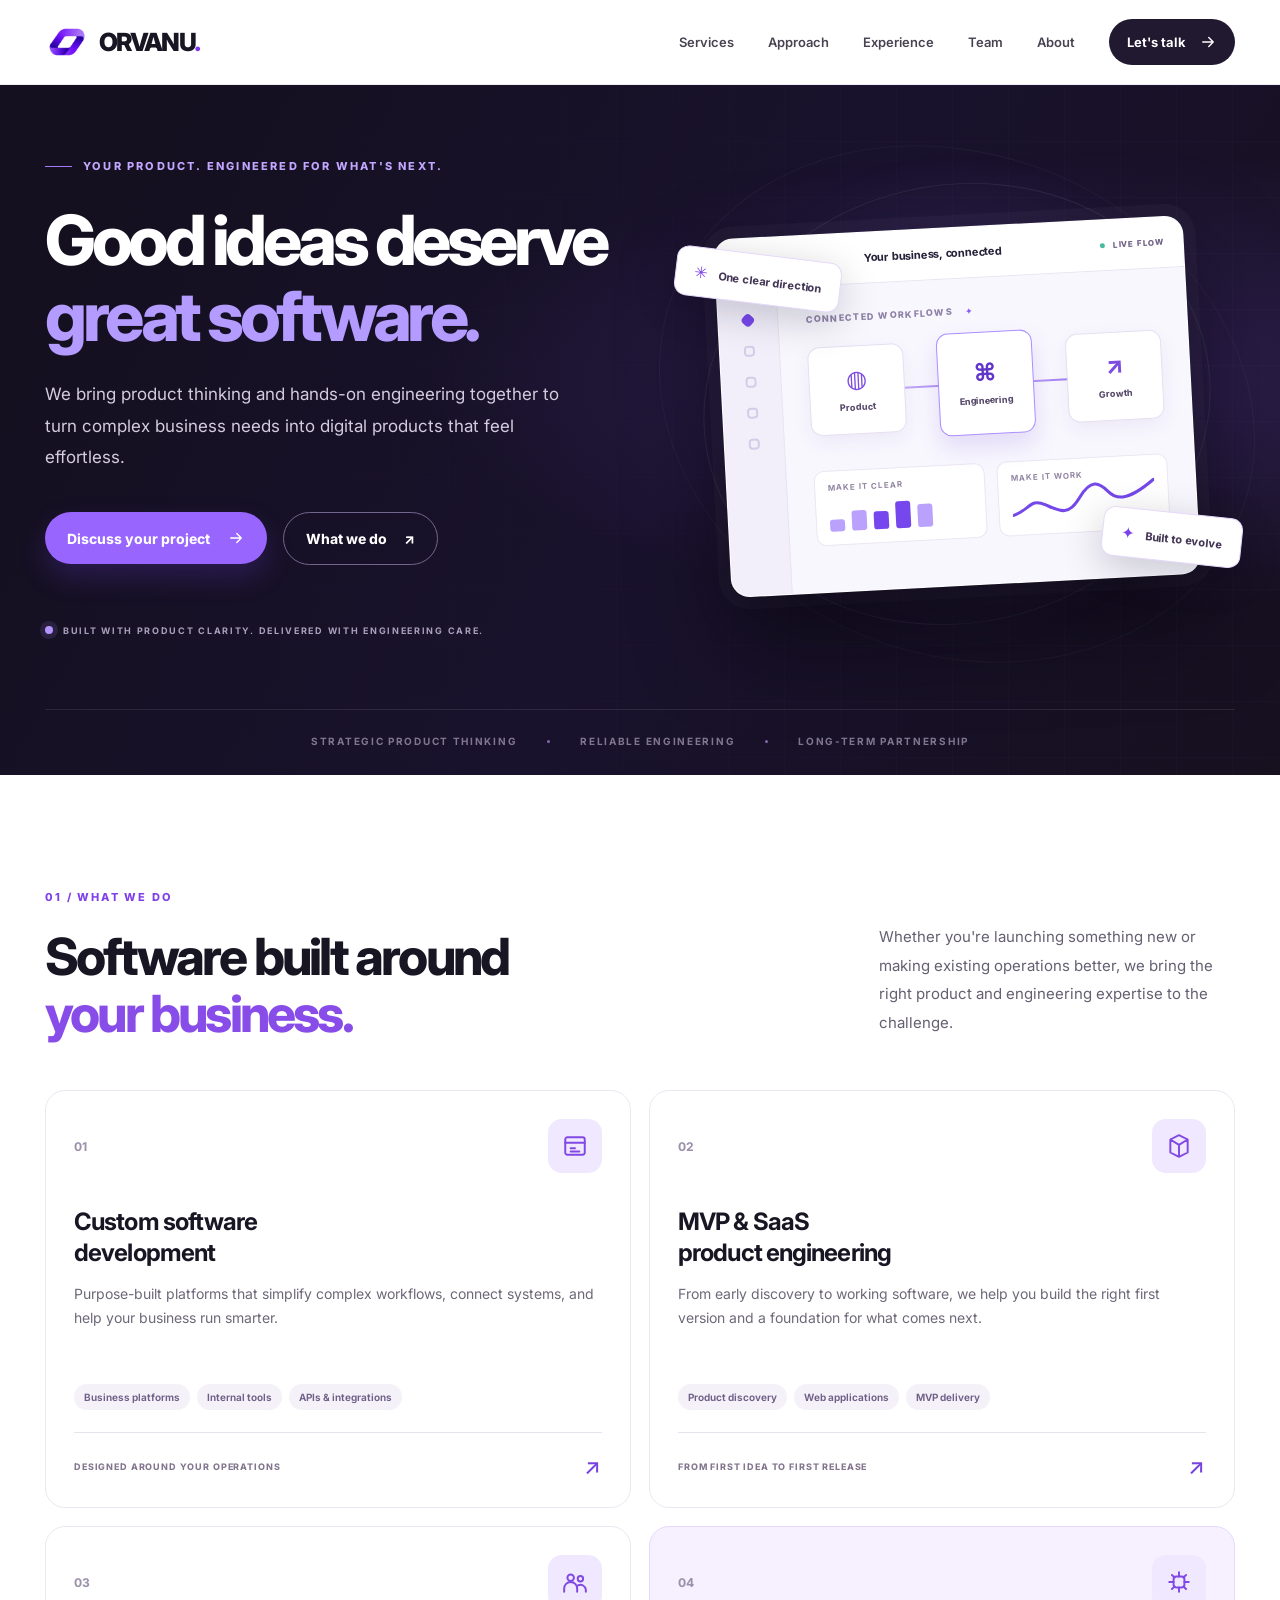
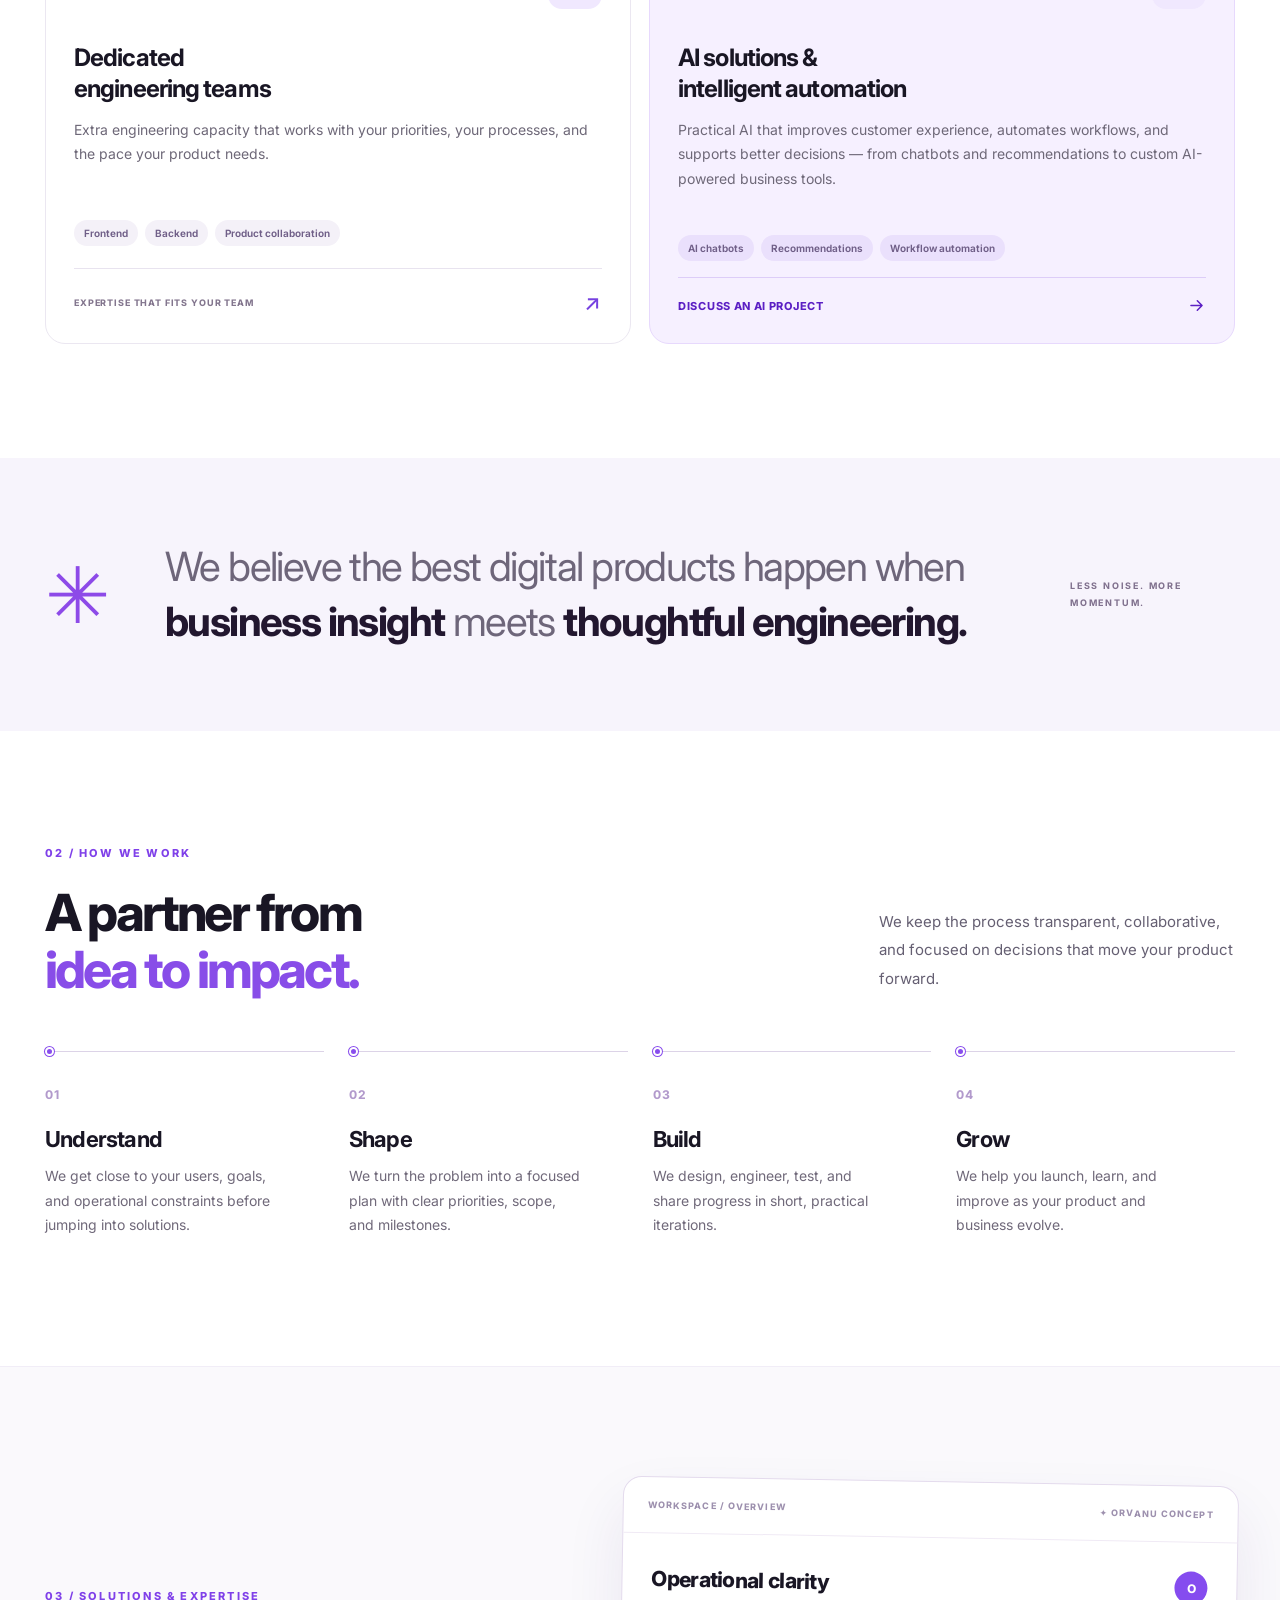
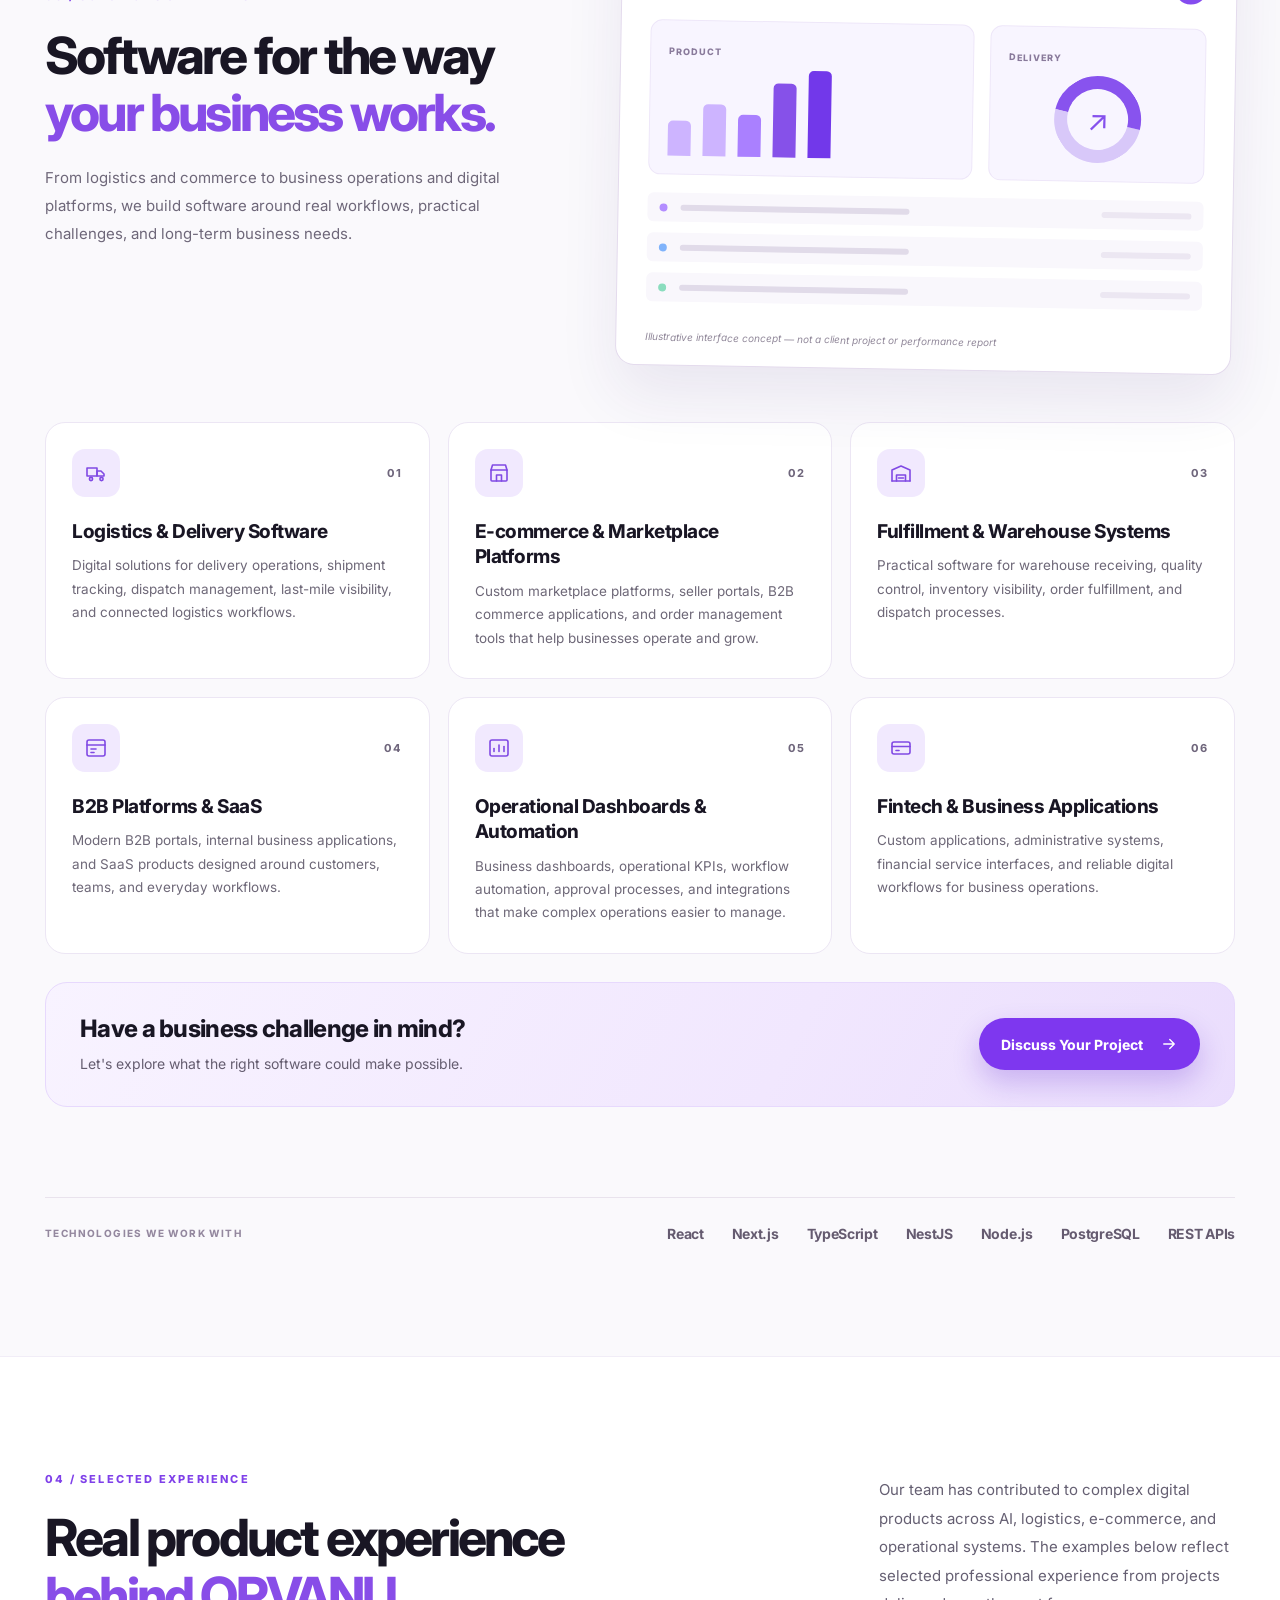
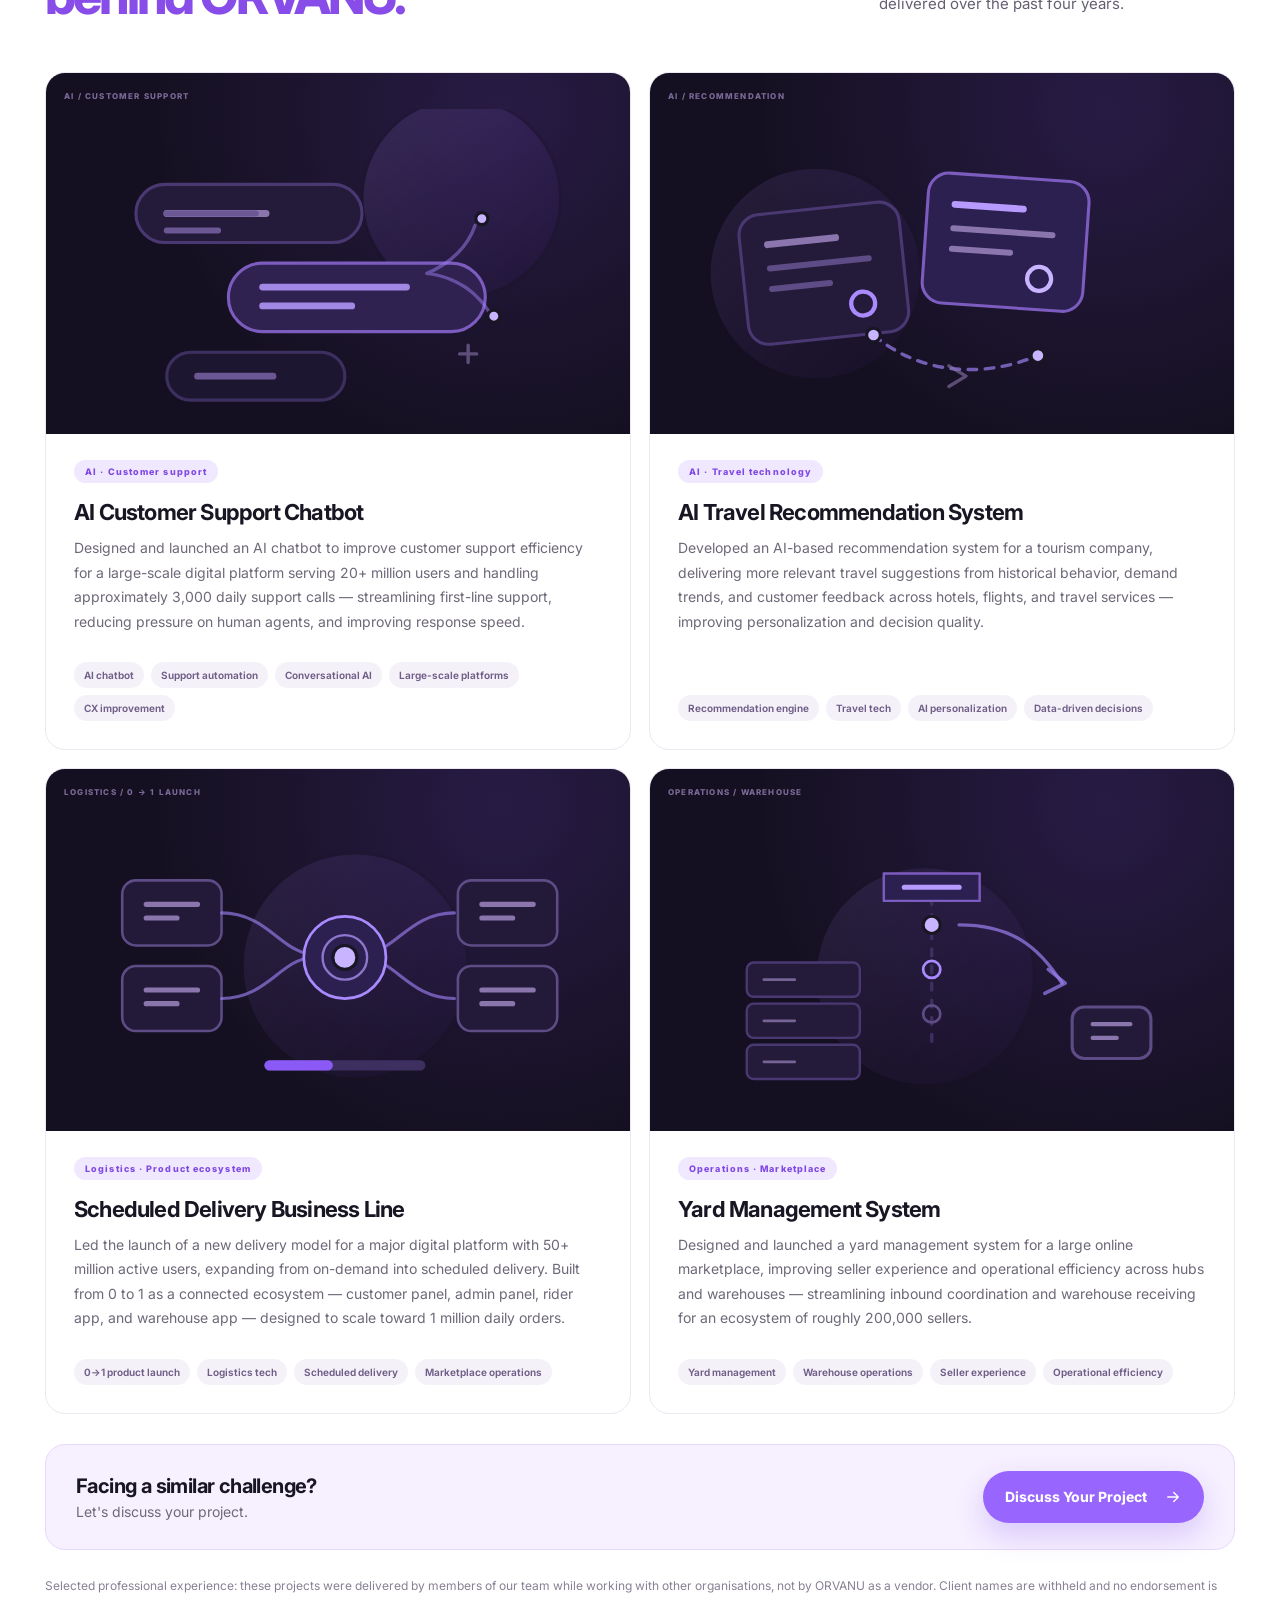
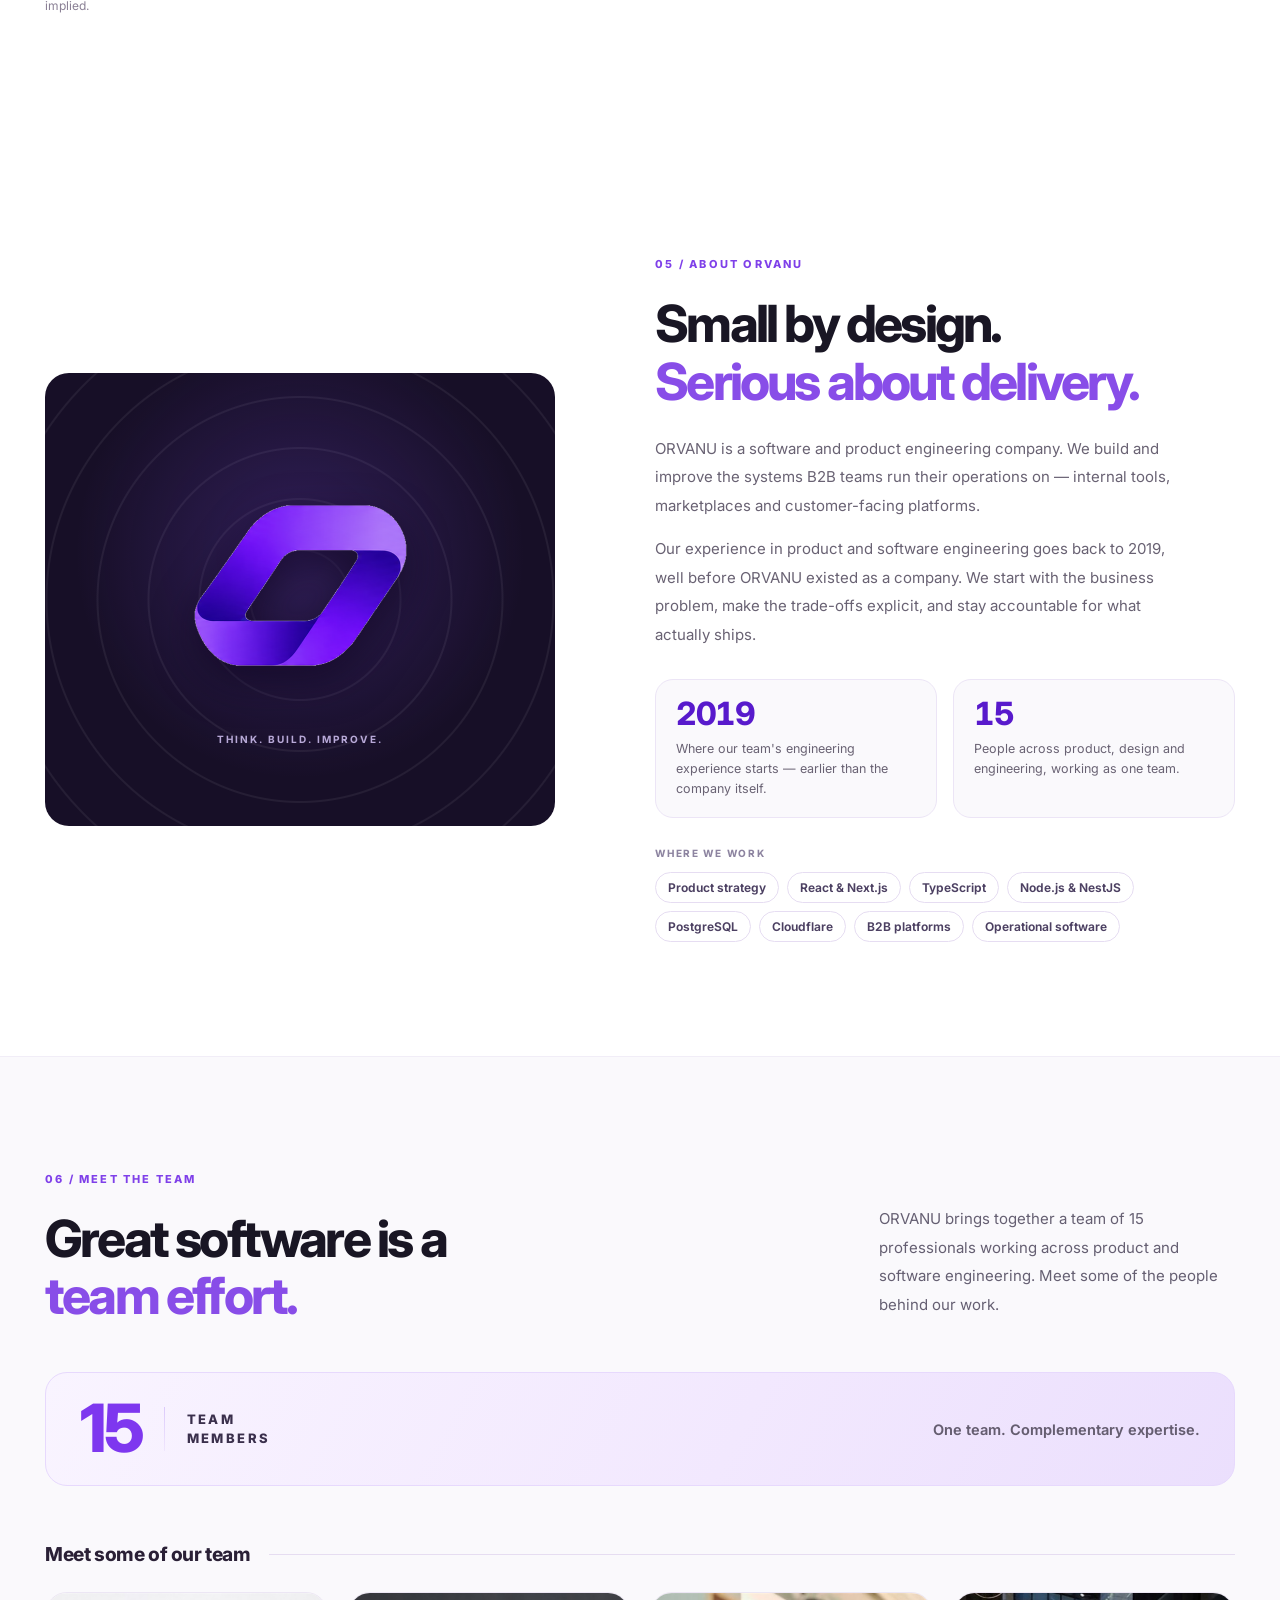
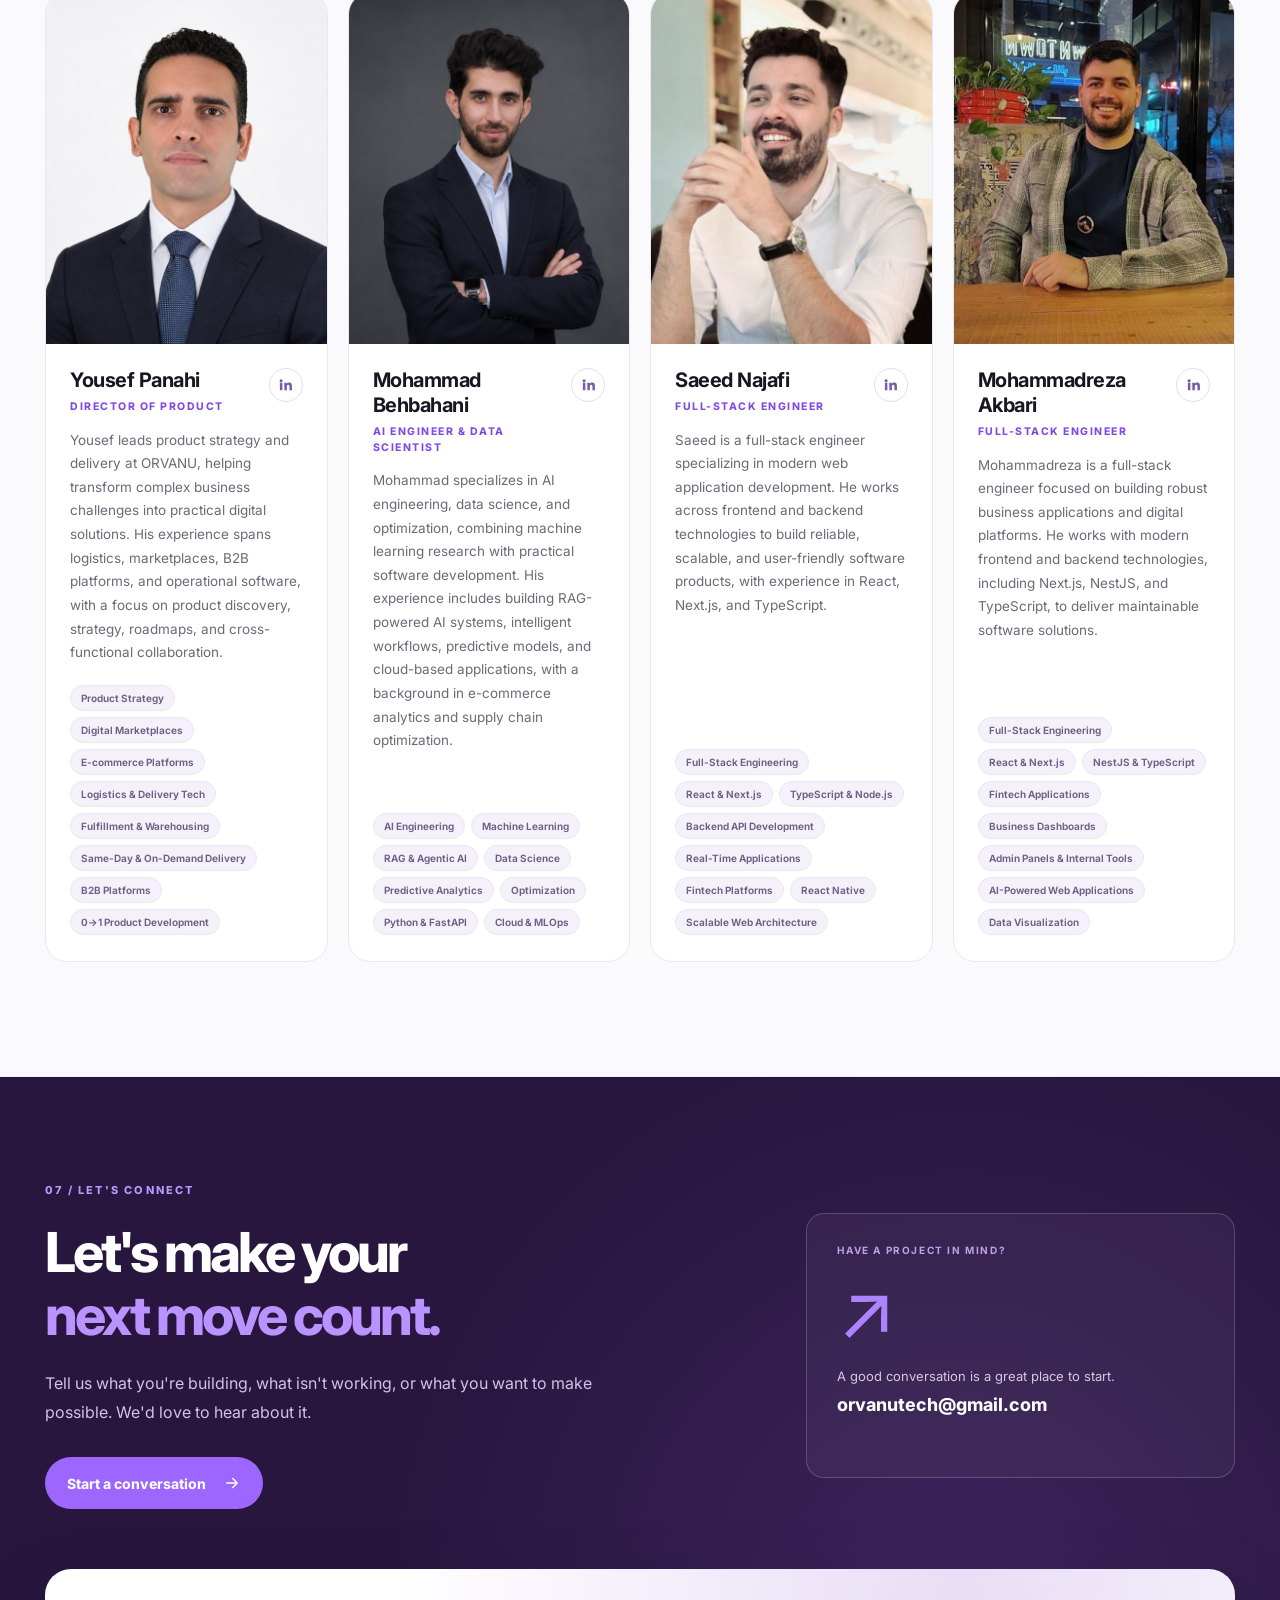
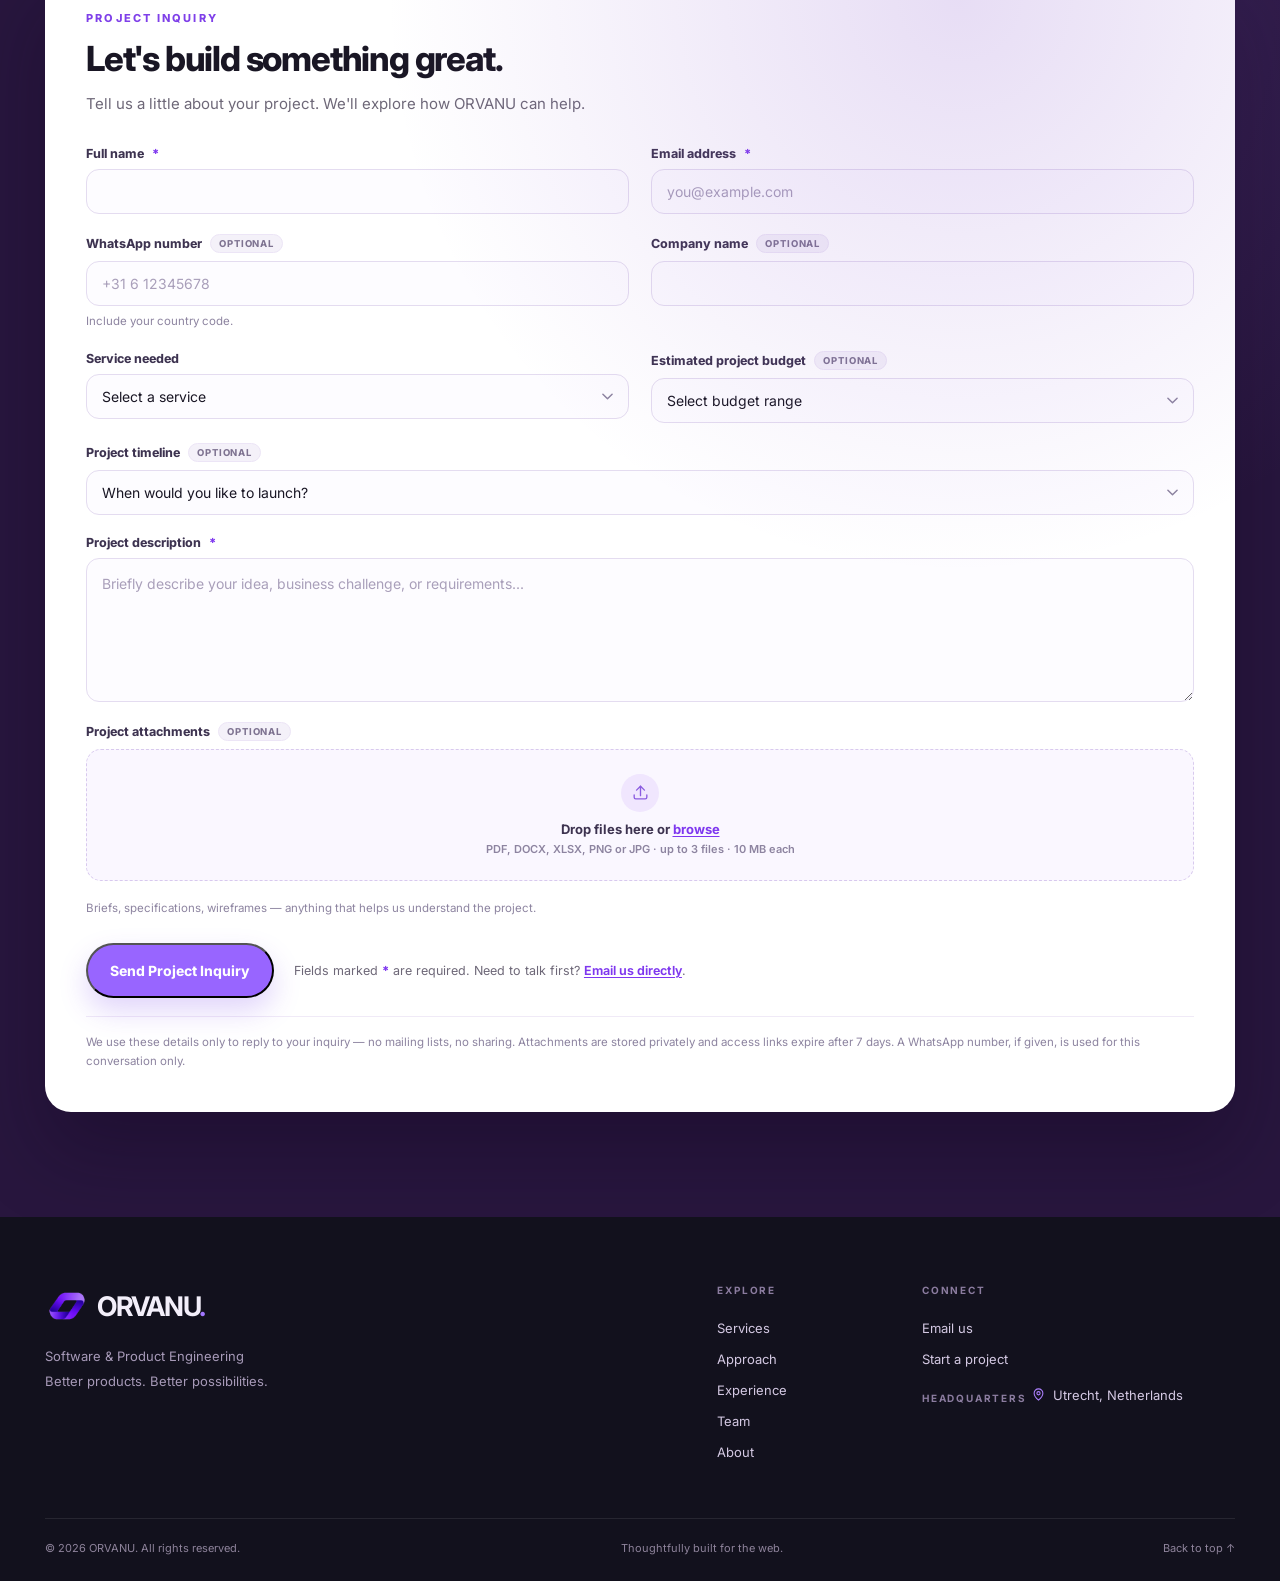
==== commit 9d9171bd: "Add headquarters footer and session log" ====
--- a/public/index.html
+++ b/public/index.html
@@ -802,6 +802,13 @@
           <b>CONNECT</b>
           <a href="mailto:orvanutech@gmail.com">Email us</a>
           <a href="#contact">Start a project</a>
+          <div class="footer-hq">
+            <b>HEADQUARTERS</b>
+            <span class="footer-location">
+              <svg viewBox="0 0 24 24" aria-hidden="true"><path d="M12 21s7-5.7 7-11a7 7 0 1 0-14 0c0 5.3 7 11 7 11z" /><circle cx="12" cy="10" r="2.6" /></svg>
+              Utrecht, Netherlands
+            </span>
+          </div>
         </div>
       </div>
     </div>
--- a/public/styles.css
+++ b/public/styles.css
@@ -18,6 +18,7 @@
 .about-grid{display:grid;grid-template-columns:.88fr 1fr;gap:100px;align-items:center}.about-visual{background:#170f27;padding:35px;border-radius:24px;min-height:453px;display:grid;place-items:center;overflow:hidden;position:relative}.about-visual::before{content:"";position:absolute;inset:-60px;background:radial-gradient(circle at 50% 42%,#7849e144,transparent 49%),repeating-radial-gradient(circle at 50% 50%,transparent 0,transparent 48px,#ffffff10 49px,#ffffff10 50px,transparent 51px)}.about-visual-inner{display:flex;align-items:center;justify-content:center;flex-direction:column;position:relative;z-index:2}.about-visual img{width:265px;height:265px;object-fit:contain;filter:drop-shadow(0 15px 20px #0c041d99)}.about-label{font-size:10px;letter-spacing:2px;font-weight:720;color:#b8a9d8;margin-top:15px}.about h2{margin:22px 0 24px}.about-copy p{max-width:530px;font-size:15px;color:#696273;line-height:1.9;margin-bottom:15px}.about-facts{display:grid;grid-template-columns:1fr 1fr;gap:16px;margin-top:30px}.about-fact{background:#faf9fc;border:1px solid #ece5f6;border-radius:18px;padding:18px 20px}.about-fact b{display:block;font-size:32px;line-height:1;letter-spacing:-1.4px;color:#581acc;font-weight:780;font-variant-numeric:tabular-nums}.about-fact span{display:block;margin-top:9px;font-size:12.5px;line-height:1.6;color:#696273}.about-expertise{margin-top:28px}.about-copy .about-experts-label{margin:0 0 12px;font-size:10px;letter-spacing:1.7px;text-transform:uppercase;font-weight:750;color:#8d84a0;line-height:1.4}.about-chips{display:flex;flex-wrap:wrap;gap:8px}.about-chips span{font-size:12px;font-weight:650;color:#4c4062;background:#fff;border:1px solid #e6ddf2;border-radius:40px;padding:7px 12px}
 .contact{padding:105px 0;background:#28163e;color:#fff;position:relative;overflow:hidden}.contact::before{content:"";position:absolute;inset:0;background:radial-gradient(circle at 75% 30%,#8856cc33,transparent 37%);pointer-events:none}.contact-inner{position:relative;display:grid;grid-template-columns:1fr .62fr;align-items:center;gap:70px}.contact-eyebrow{color:#b79afb}.contact h2{font-size:clamp(44px,4.3vw,65px);letter-spacing:-3px;line-height:1.13;margin:23px 0}.contact h2 em{color:#b993ff;font-style:normal}.contact p{font-size:16px;color:#d3c2e6;max-width:550px;line-height:1.8}.button-contact{background:#9c66ff;color:#fff;margin-top:15px}.button-contact:hover{background:#ac83ff}.contact-card{border:1px solid #ffffff2e;background:#ffffff0b;border-radius:18px;padding:30px;min-height:265px;display:flex;flex-direction:column}.contact-card-label{font-size:10px;letter-spacing:1.6px;color:#be9eed;font-weight:700}.contact-glyph{font-size:80px;line-height:1;color:#ad84ff;margin:12px 0 20px}.contact-card-caption{font-size:13px;color:#d6c9e2;margin-bottom:10px}.contact-card a{font-weight:740;font-size:18px;word-break:break-word}.contact-card a:hover{text-decoration:underline;text-underline-offset:4px}
 .site-footer{background:#12111d;color:#f3effa;padding-top:67px}.footer-main{display:grid;grid-template-columns:1fr 1fr;gap:50px;padding-bottom:58px}.footer-brandline{display:flex;align-items:center;gap:8px}.footer-brandline img{width:44px;height:44px;object-fit:contain}.footer-brandline strong{font-size:27px;letter-spacing:-1.5px}.footer-brandline strong span{color:#a277ff}.footer-brand p{font-size:13px;line-height:1.9;color:#a79ab8;margin-top:16px}.footer-links{display:flex;justify-content:space-around;gap:30px}.footer-links>div{display:flex;flex-direction:column;gap:15px}.footer-links b{font-size:10px;letter-spacing:1.8px;color:#8b7c9f;margin-bottom:9px}.footer-links a{font-size:13px;color:#d4c9e3}.footer-links a:hover{color:#ad81ff}.footer-bottom{border-top:1px solid #ffffff17;display:flex;justify-content:space-between;gap:20px;padding:22px 0 26px;color:#8e839b;font-size:11px}.footer-bottom a:hover{color:#fff}
+.footer-hq{margin-top:4px}.footer-hq b{margin-bottom:0}.footer-location{display:inline-flex;align-items:center;gap:7px;font-size:13px;color:#d4c9e3}.footer-location svg{width:15px;height:15px;flex:0 0 auto;fill:none;stroke:#ad81ff;stroke-width:1.7;stroke-linecap:round;stroke-linejoin:round}
 @media(max-width:1000px){.site-nav{gap:20px}.hero-grid{grid-template-columns:1fr 1fr}.hero h1{font-size:clamp(46px,5.5vw,65px)}.chip-one{left:-23px}.chip-two{right:-15px}.heading-split{gap:45px}.capabilities-main{gap:35px}.about-grid{gap:45px}.principle-layout{grid-template-columns:60px 1fr}.principle-small{display:none}}
 @media(max-width:790px){.container{width:min(100% - 40px,660px)}.header-inner{height:72px}.menu-toggle{display:flex}.menu-toggle[aria-expanded="true"] span:nth-child(1){transform:translateY(8px) rotate(45deg)}.menu-toggle[aria-expanded="true"] span:nth-child(2){opacity:0}.menu-toggle[aria-expanded="true"] span:nth-child(3){transform:translateY(-8px) rotate(-45deg)}.site-nav{display:none;position:absolute;left:0;right:0;top:71px;padding:23px 20px 30px;background:#fff;border-bottom:1px solid #e7dff1;box-shadow:0 18px 27px #1e13321a;flex-direction:column;gap:23px;align-items:stretch}.site-nav.is-open{display:flex}.site-nav>a{font-size:15px}.site-nav .nav-cta{justify-content:center}.hero-grid{grid-template-columns:1fr;padding-top:72px;gap:0}.hero h1{font-size:clamp(49px,9vw,72px);letter-spacing:-3.2px}.hero-visual{min-height:460px}.hero-bottom{flex-wrap:wrap;gap:15px;text-align:center;font-size:9px}.section{padding:80px 0}.heading-split{grid-template-columns:1fr;gap:24px}.heading-split>p{max-width:560px}.services-grid{grid-template-columns:1fr}.service-card{min-height:310px}.service-card h3{margin-top:25px}.principle{padding:60px 0}.principle-layout{grid-template-columns:1fr;gap:17px}.asterisk{font-size:49px}.timeline{grid-template-columns:repeat(2,1fr);gap:25px}.capabilities-main{grid-template-columns:1fr;gap:43px}.tech-strip{display:block;margin-top:58px}.tech-strip div{margin-top:20px}.about-grid{grid-template-columns:1fr;gap:42px}.about-visual{min-height:365px}.contact-inner{grid-template-columns:1fr;gap:30px}.contact{padding:80px 0}.contact-card{min-height:auto}.footer-main{grid-template-columns:1fr;gap:28px}.footer-links{justify-content:flex-start;gap:80px}}
 @media(max-width:480px){.container{width:calc(100% - 34px)}.brand-word{font-size:23px}.hero-grid{padding-top:60px;padding-bottom:25px}.hero h1{font-size:49px;letter-spacing:-2.7px;margin:20px 0}.hero-lede{font-size:15px;line-height:1.8}.hero-actions{gap:9px;margin-top:25px}.button{font-size:12px;gap:10px;padding:15px 16px}.hero-note{margin-top:35px;font-size:8px;line-height:1.7}.hero-visual{min-height:345px;margin-top:15px}.interface-window{width:94%;height:270px}.interface-top{height:40px;padding:0 12px}.interface-caption{font-size:9px}.interface-body{height:230px}.side-rail{width:44px;padding-top:17px;gap:13px}.interface-main{padding:16px}.flow-map{height:99px}.flow-node{height:65px;min-width:52px;font-size:7px;gap:5px}.node-two{height:72px}.flow-node .node-icon{font-size:19px}.interface-stats{gap:6px;margin-top:8px}.interface-stats>div{height:60px;padding:7px}.fake-bars{gap:5px;margin-top:5px}.fake-bars i{width:10px}.wave-line svg{height:27px}.floating-chip{font-size:8px;padding:9px 10px}.chip-one{left:-8px;top:35px}.chip-two{right:-8px;bottom:10px}.hero-bottom{padding:15px 0 18px}.hero-bottom span{font-size:8px}.section-heading h2,.capabilities h2,.about h2,.contact h2{font-size:40px;letter-spacing:-2px}.section{padding:70px 0}.service-card{padding:23px}.exp-body{padding:22px 20px 24px}.exp-visual{padding:14px 14px 0}.experience-card h3{font-size:20px}.experience-cta h3{font-size:18px}.principle p{font-size:28px}.timeline{grid-template-columns:1fr;gap:14px}.timeline-step{padding-top:18px}.timeline h3{margin-top:11px}.timeline p{max-width:none}.concept-body{padding:17px}.concept-top{padding:0 12px;font-size:7px}.concept-cards>div{padding:10px;height:125px}.bar-chart{gap:7px;height:70px}.bar-chart b{width:16px}.ring{width:66px;height:66px;border-width:10px}.concept-footnote{font-size:9px;padding:0 16px 16px}.tech-strip div{gap:15px}.about-visual{min-height:300px}.about-visual img{width:220px;height:220px}.contact-card a{font-size:16px}.footer-bottom{flex-wrap:wrap}.footer-links{gap:55px}.about-facts{grid-template-columns:1fr}}
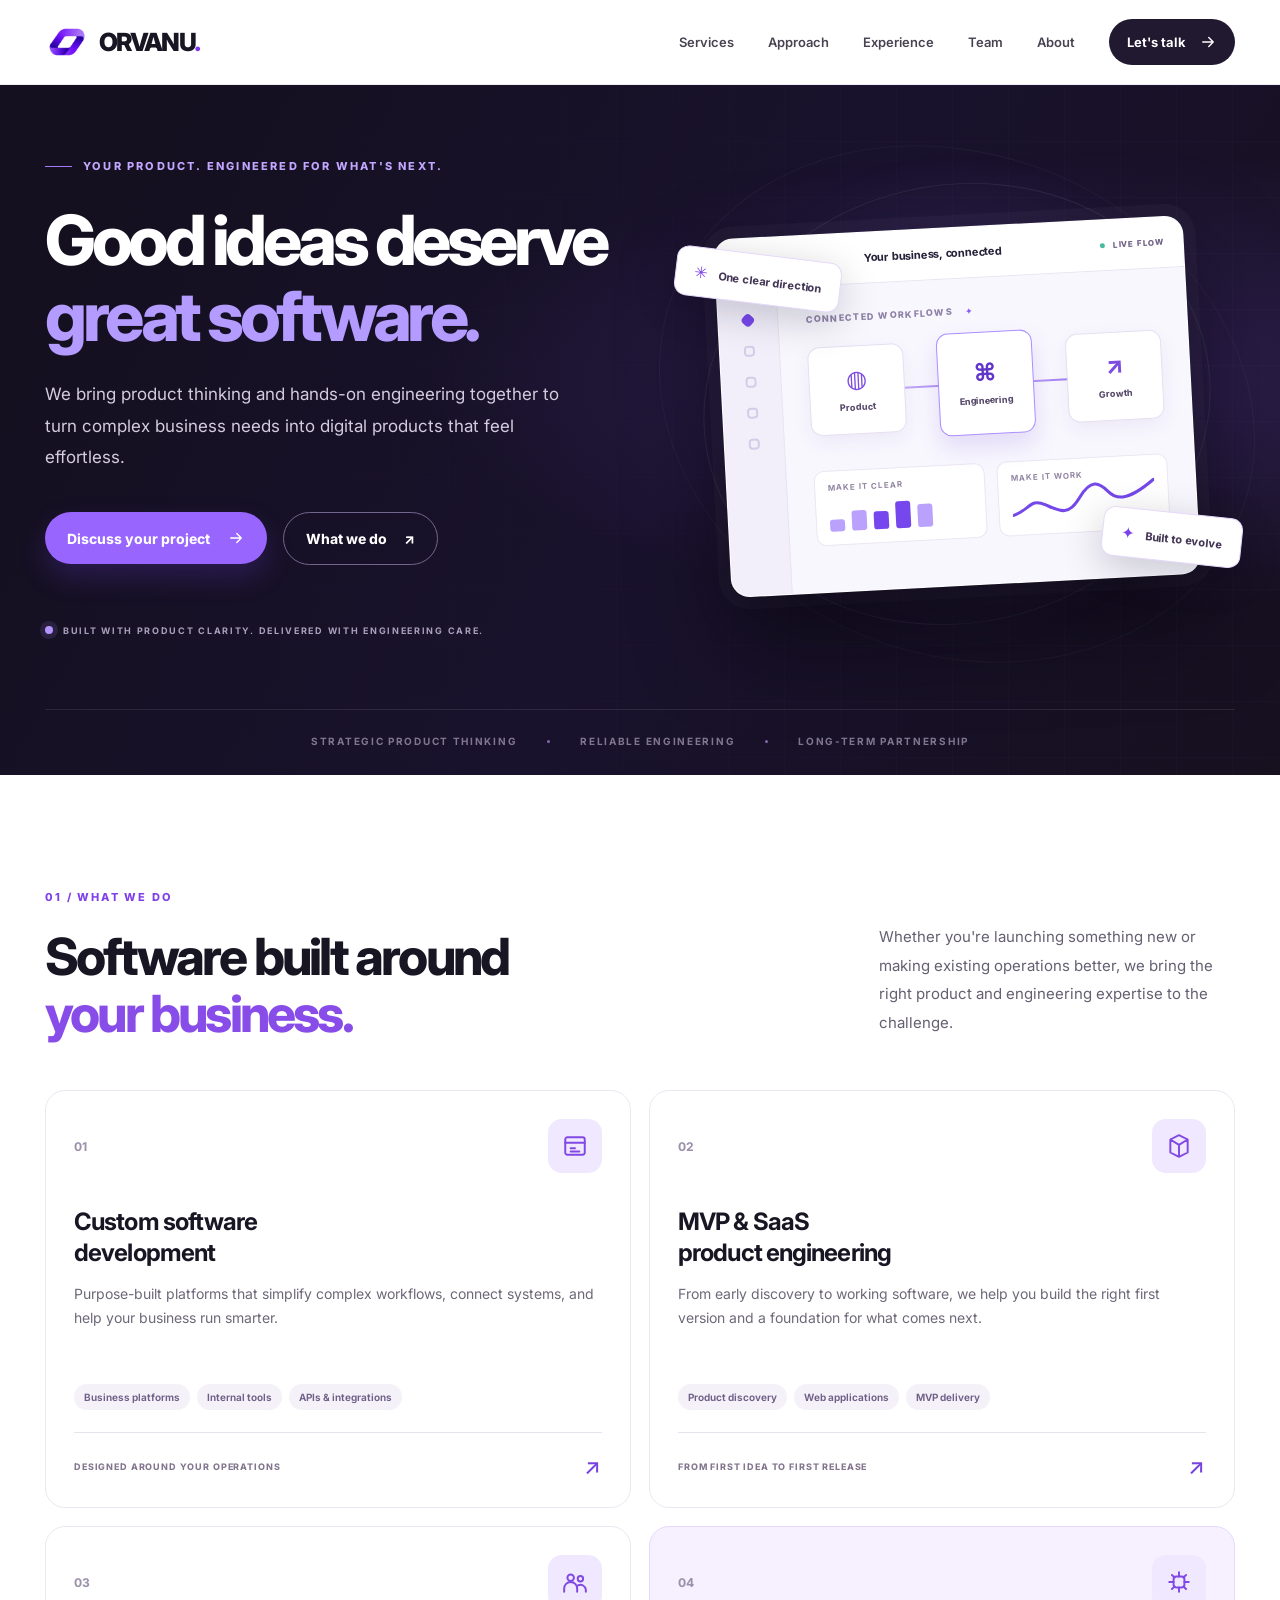
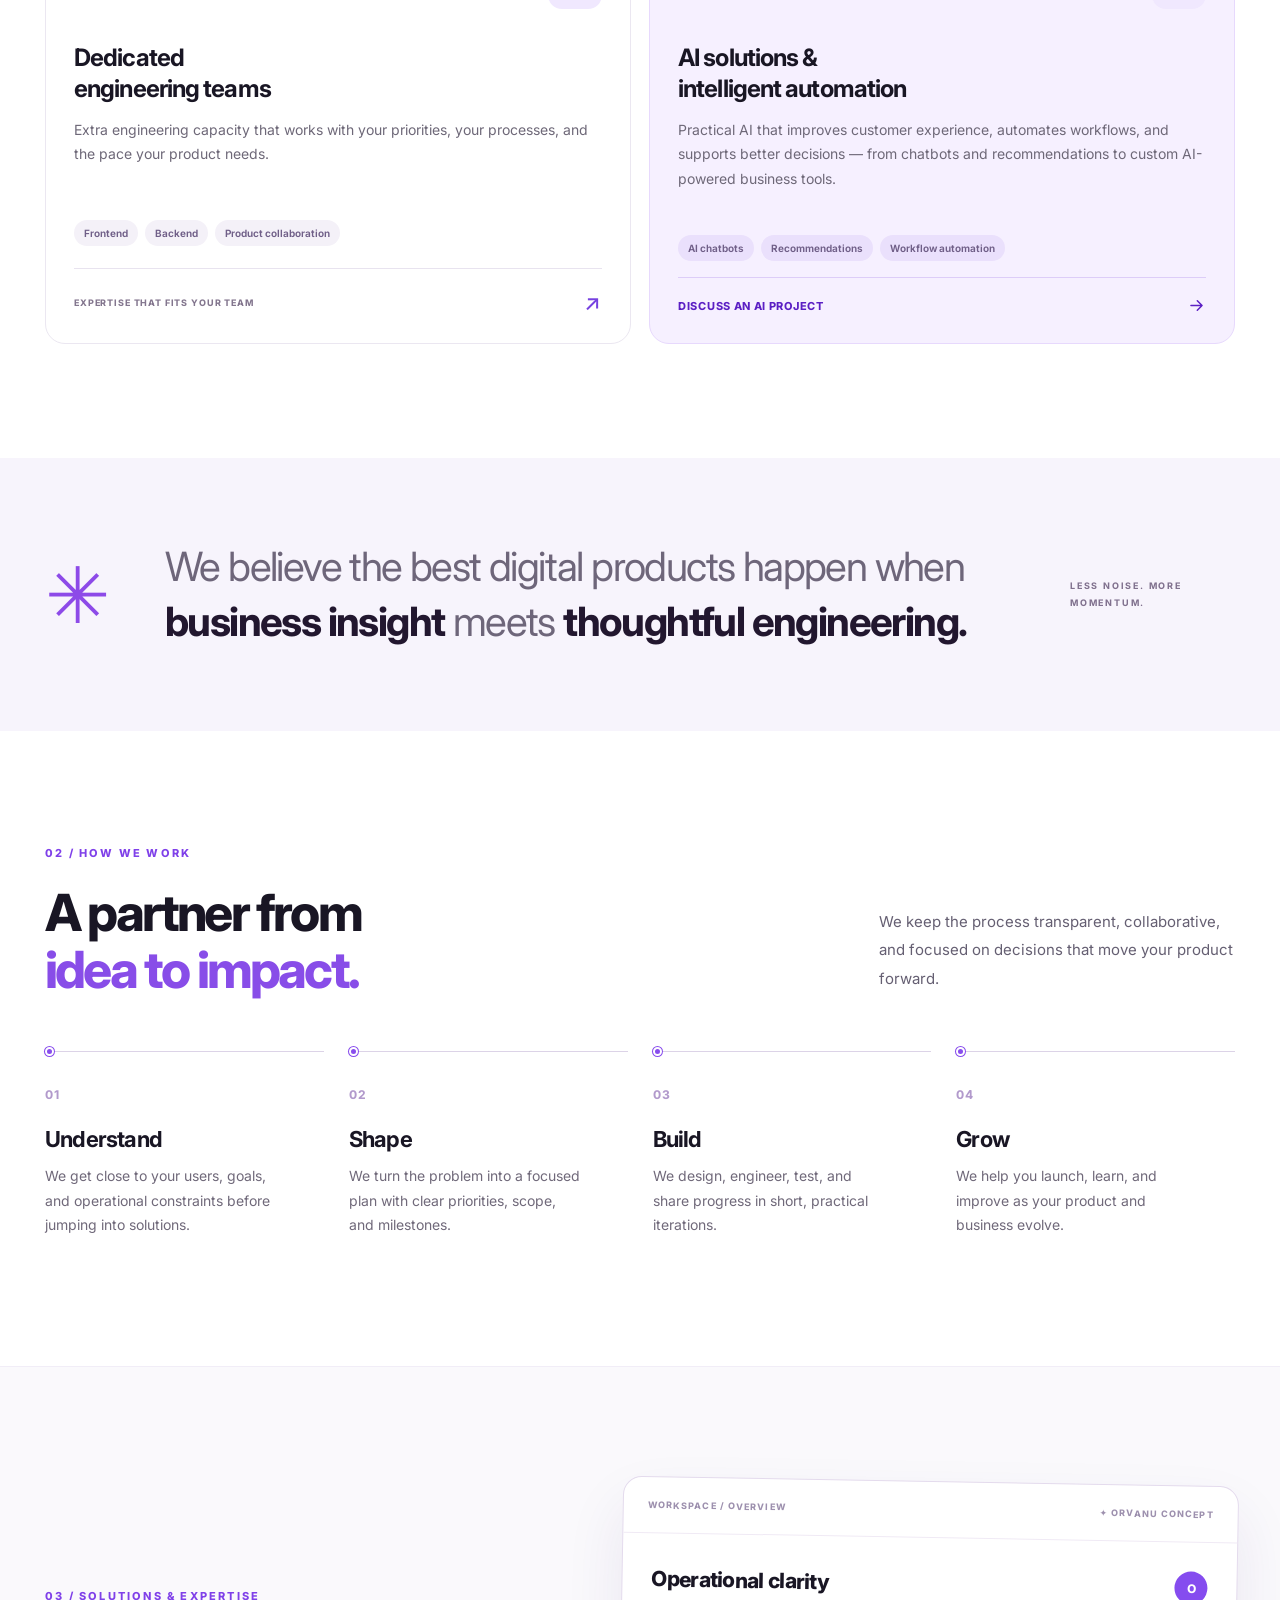
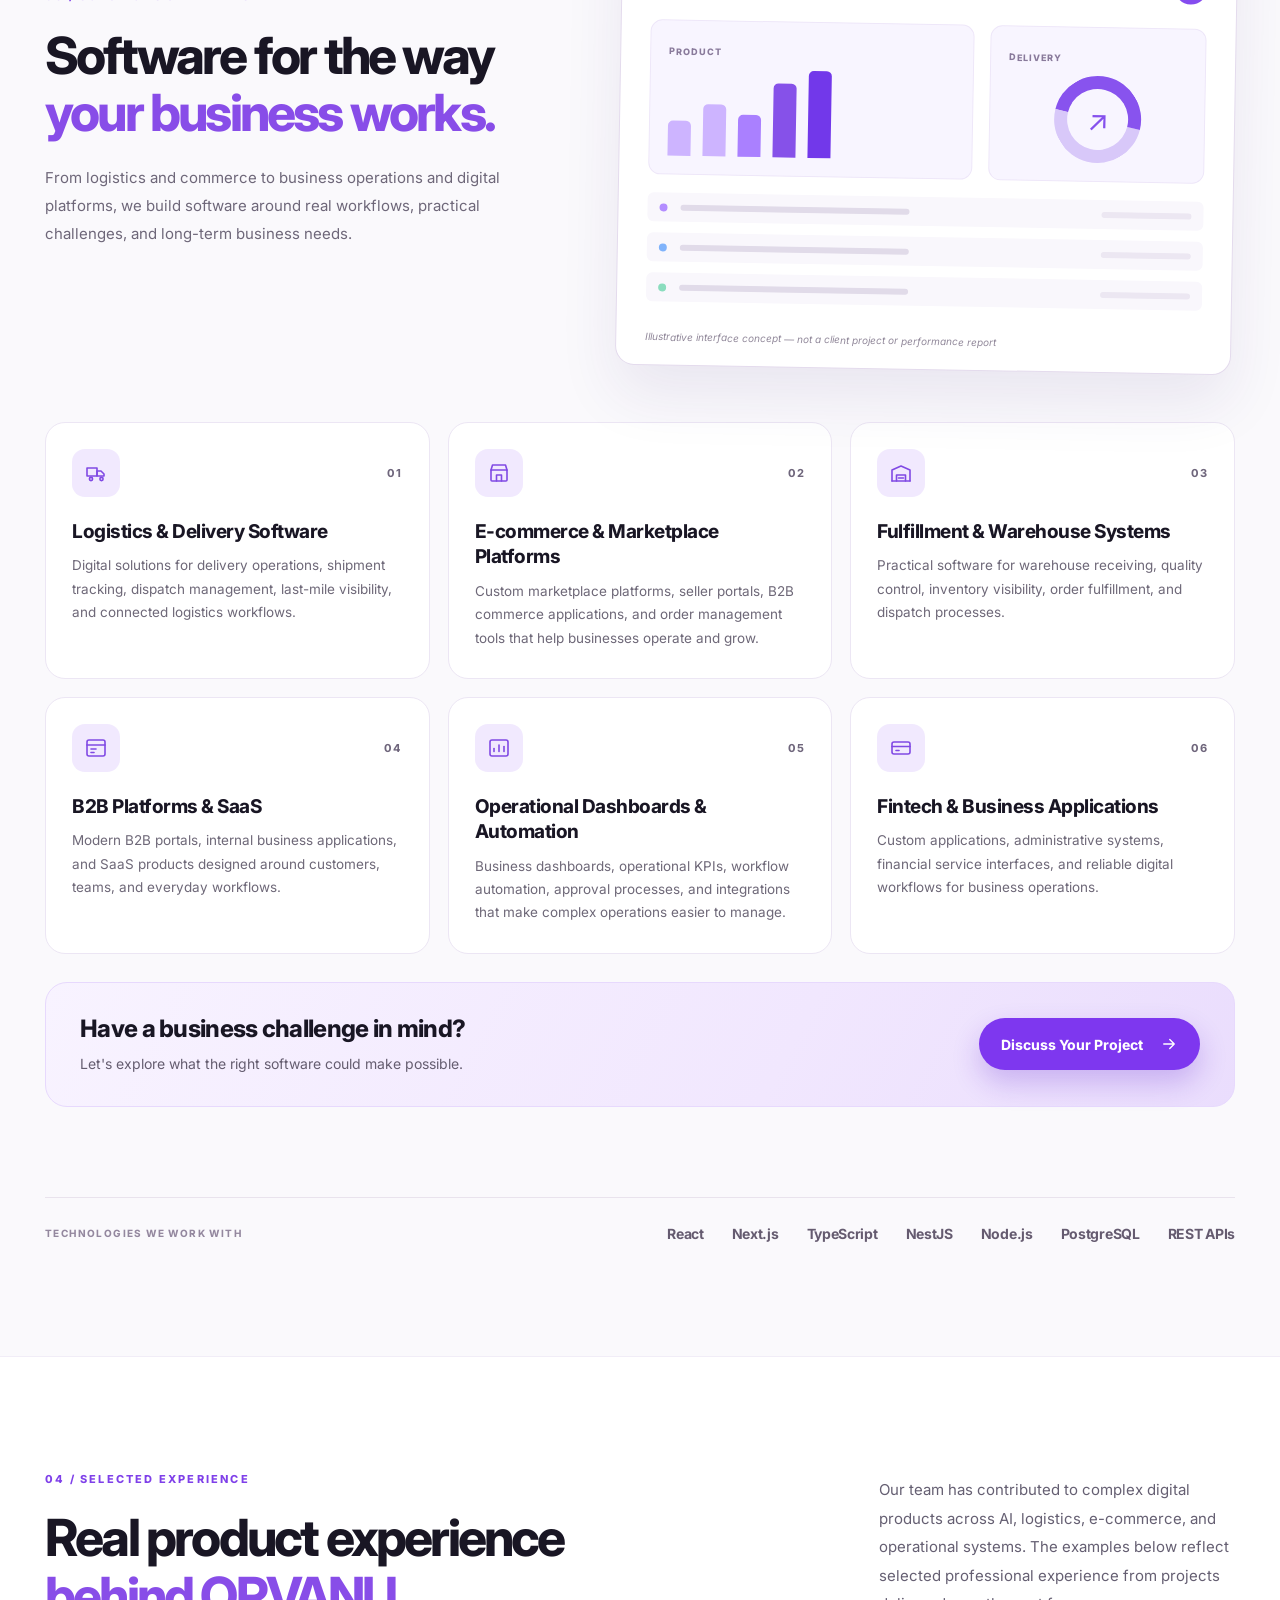
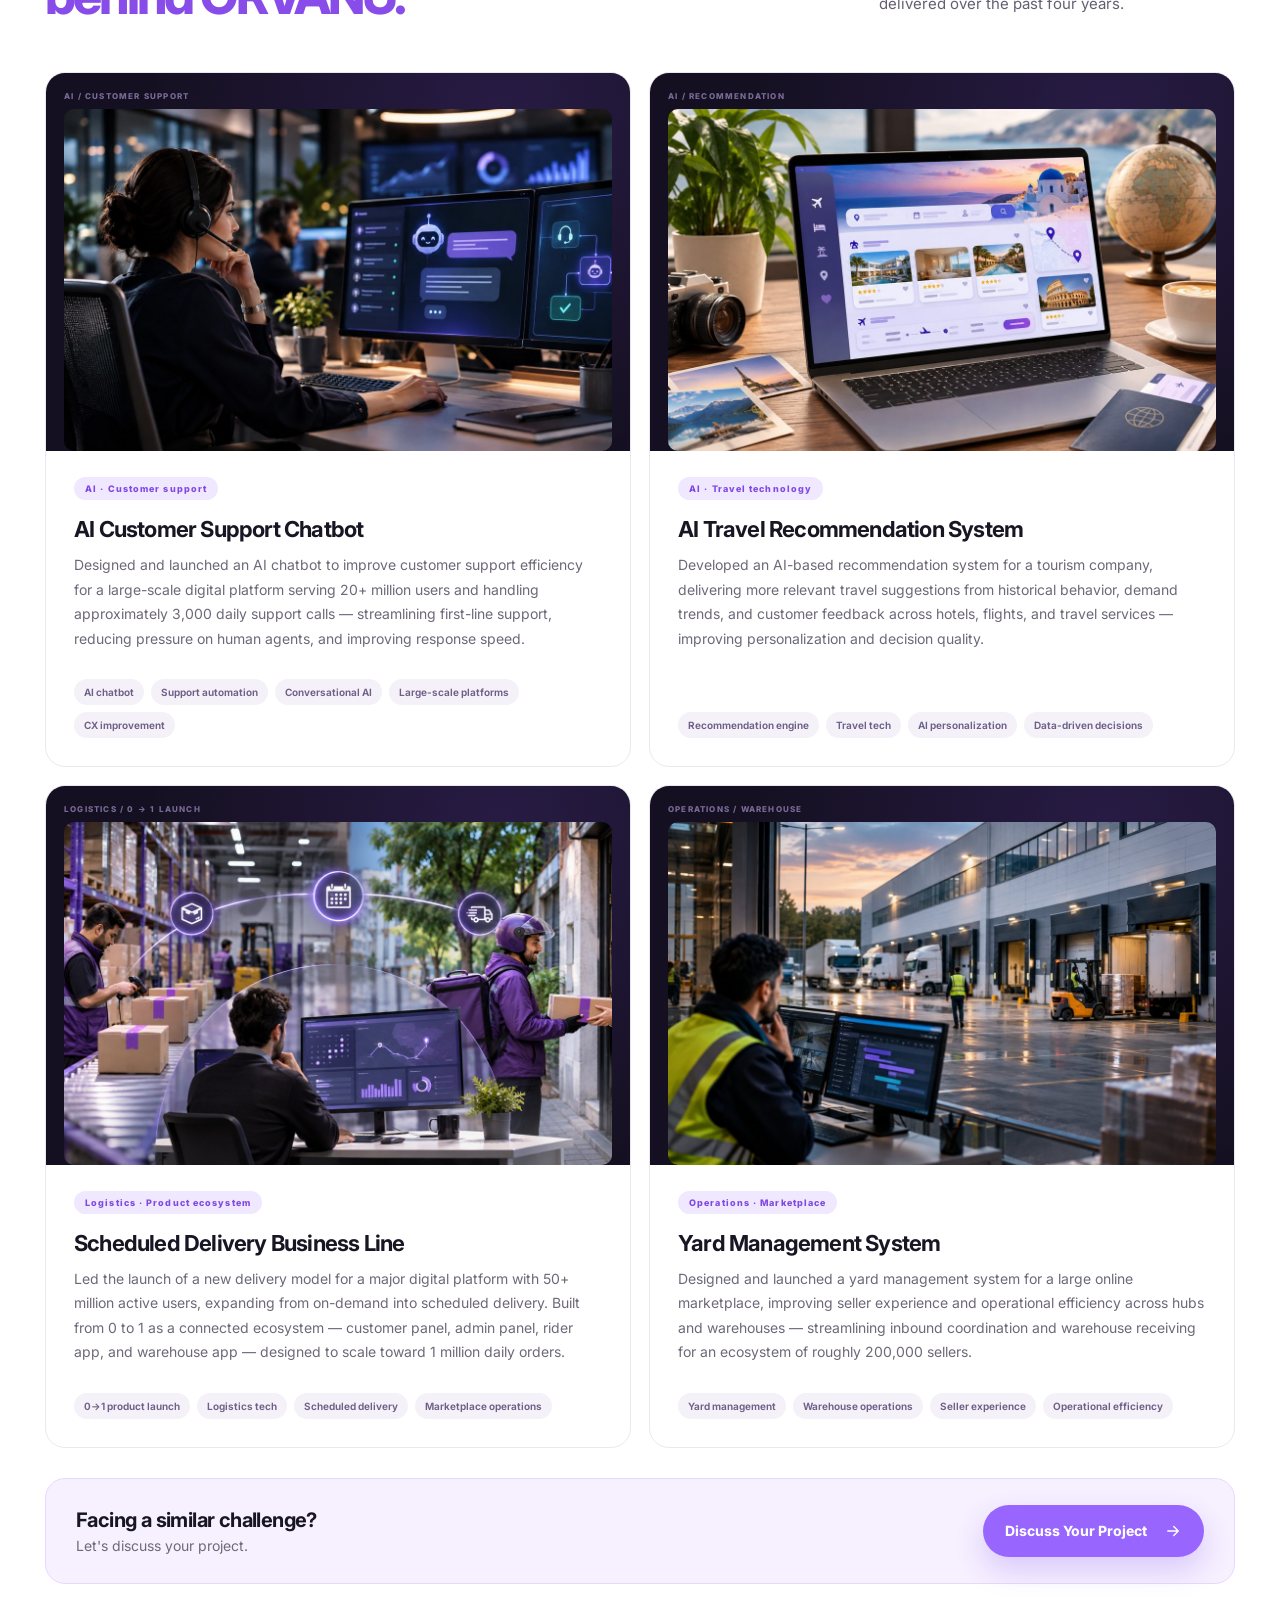
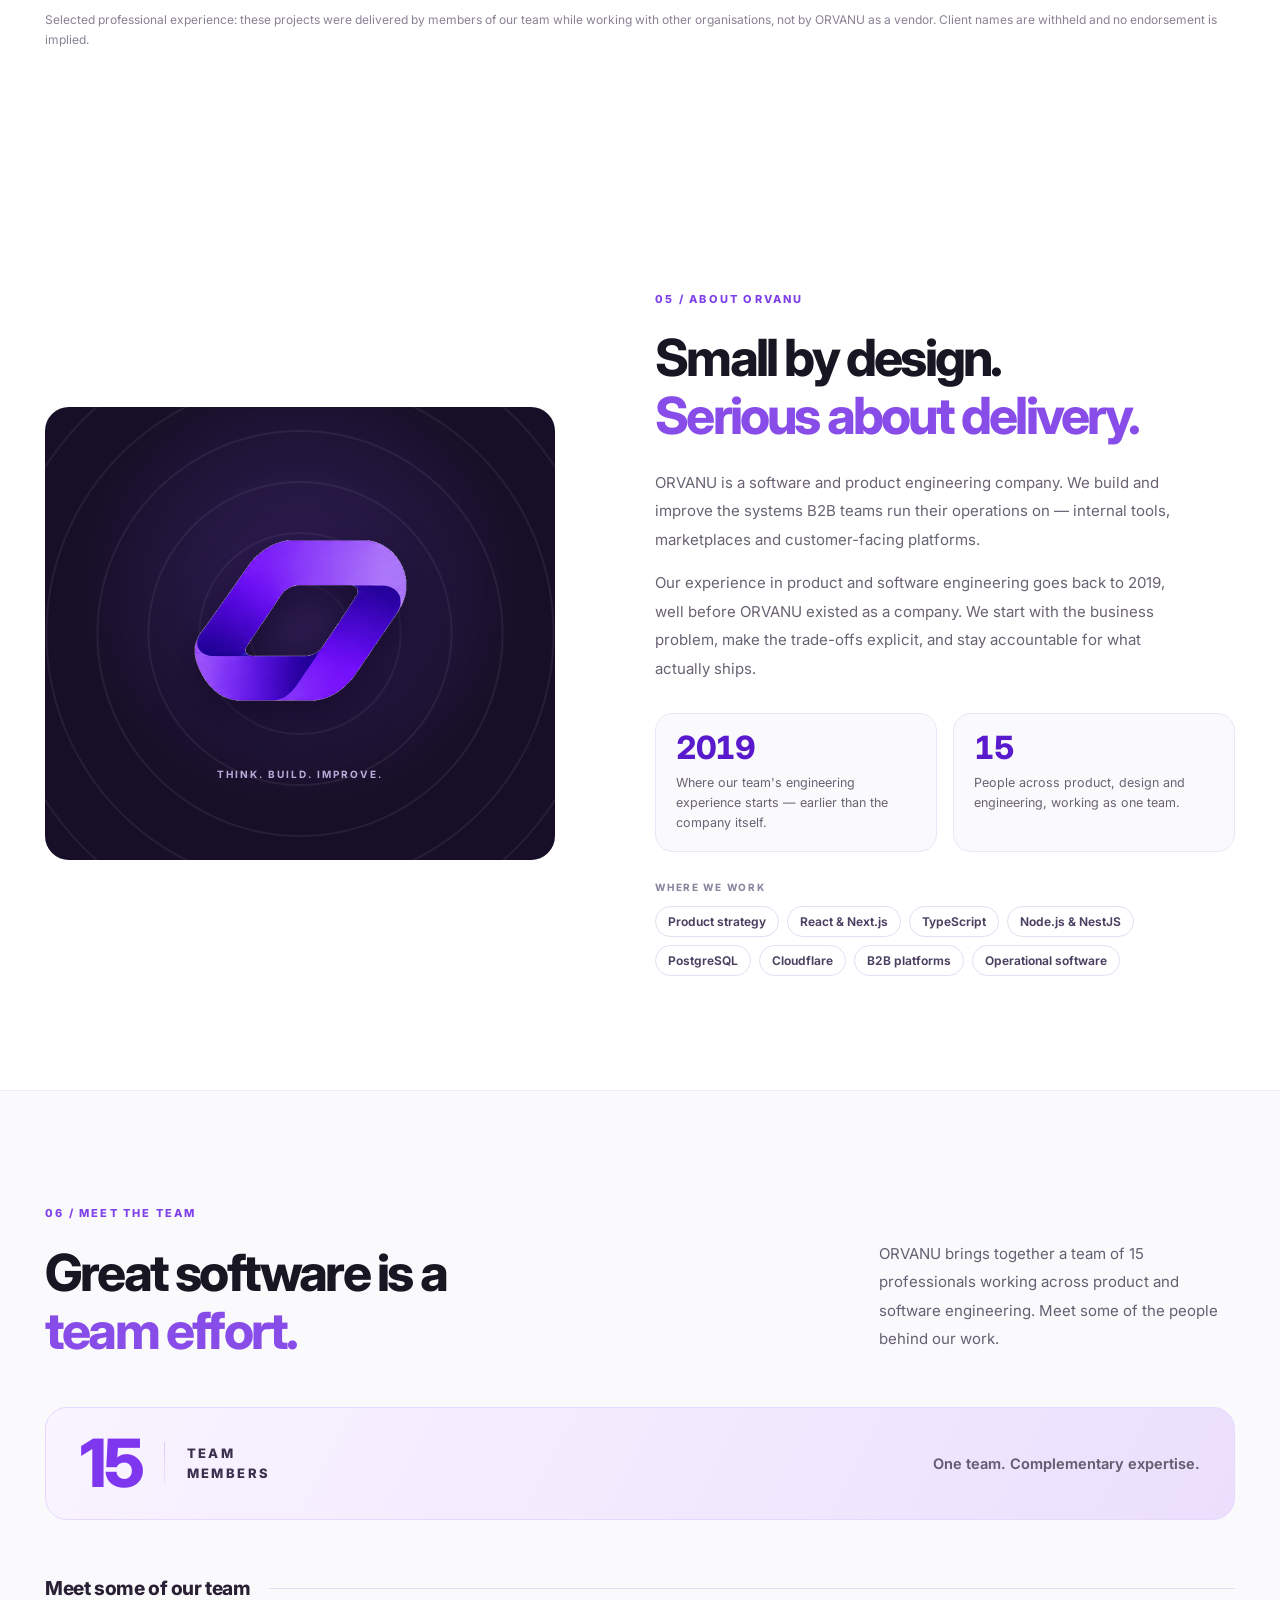
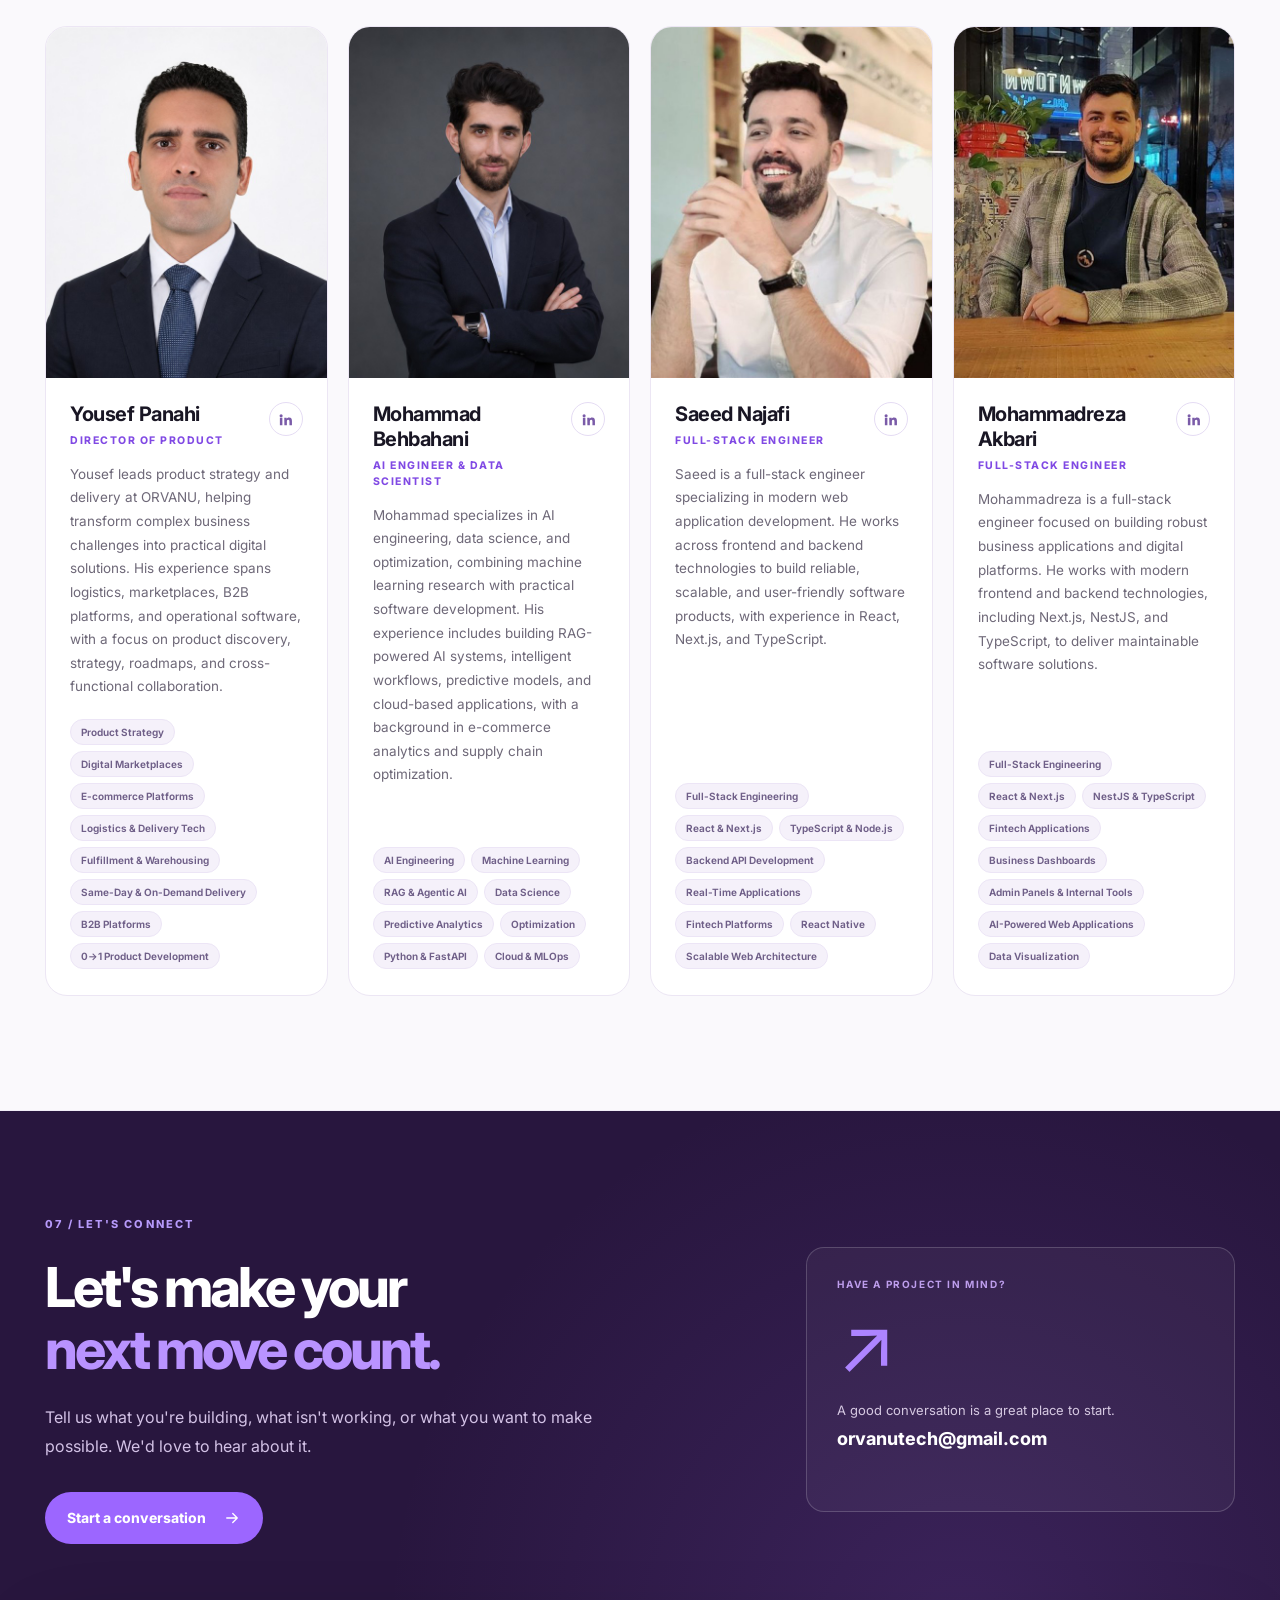
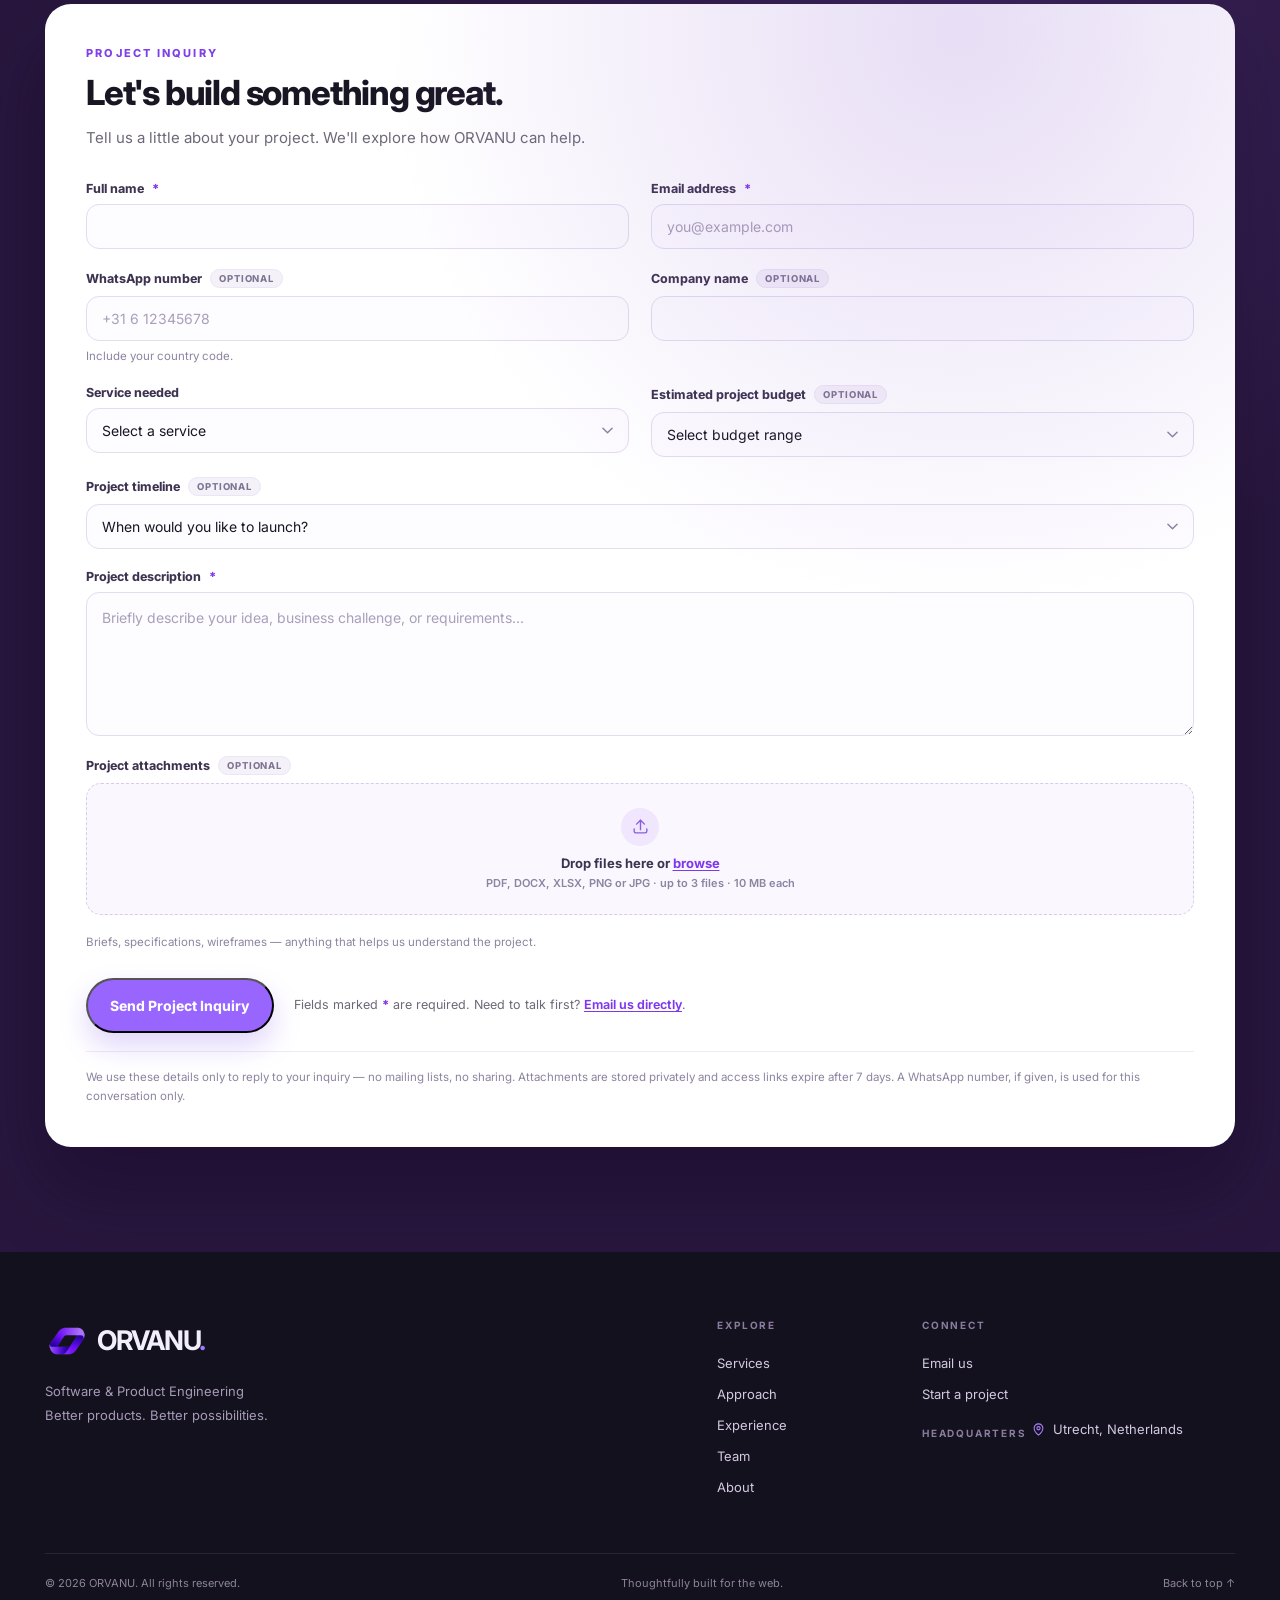
==== commit 370aecf4: "Replace selected-exexperience SVGs with supplied project visuals" ====
--- a/public/index.html
+++ b/public/index.html
@@ -404,7 +404,8 @@
       organisations. ORVANU did not deliver them as a vendor, so names stay
       generic ("a large-scale digital platform") and no endorsement is implied.
       To publish a named case study later: set data-anon="false", name the
-      client in the .exp-sector line, and swap .exp-art for a real <img>.
+      client in the .exp-sector line, and replace the .exp-art image with
+      an approved, non-confidential screenshot.
     -->
     <section class="section work" id="work" aria-labelledby="work-title">
       <div class="container">
@@ -421,29 +422,7 @@
           <article class="experience-card" data-sector="ai" data-anon="true">
             <div class="exp-visual">
               <span class="exp-visual-label">AI / CUSTOMER SUPPORT</span>
-              <svg class="exp-art" viewBox="0 0 320 190" aria-hidden="true">
-                <defs>
-                  <linearGradient id="exp-g1" x1="0" y1="0" x2="1" y2="1">
-                    <stop offset="0" stop-color="#b79aff" stop-opacity=".9" />
-                    <stop offset="1" stop-color="#7e37ef" stop-opacity=".25" />
-                  </linearGradient>
-                </defs>
-                <circle cx="232" cy="52" r="58" fill="url(#exp-g1)" opacity=".16" />
-                <rect x="42" y="44" width="132" height="34" rx="17" fill="#241a3a" stroke="#4a3872" />
-                <path d="M60 61h58M60 61h0" stroke="#8a76ad" stroke-width="4" stroke-linecap="round" />
-                <path d="M60 61h52M60 71h30" stroke="#6b5794" stroke-width="3.5" stroke-linecap="round" />
-                <rect x="96" y="90" width="150" height="40" rx="20" fill="#2f2150" stroke="#7d5cc0" />
-                <path d="M116 104h84M116 115h52" stroke="#b79aff" stroke-width="4" stroke-linecap="round" opacity=".85" />
-                <rect x="60" y="142" width="104" height="28" rx="14" fill="#1d1630" stroke="#3d3060" />
-                <path d="M78 156h44" stroke="#6b5794" stroke-width="4" stroke-linecap="round" />
-                <g stroke="#9a7ff0" stroke-width="2" opacity=".5">
-                  <path d="M212 96c14-6 24-16 28-28" />
-                  <path d="M212 96c16 2 28 10 36 22" />
-                </g>
-                <circle cx="244" cy="64" r="3.5" fill="#c9b4ff" />
-                <circle cx="251" cy="121" r="3.5" fill="#c9b4ff" />
-                <path d="M236 138v10M231 143h10" stroke="#8a76ad" stroke-width="2" stroke-linecap="round" opacity=".6" />
-              </svg>
+              <img class="exp-art" src="assets/experience/ai-support.jpg" alt="Illustrative workflow for an AI customer support chatbot" width="1120" height="700" loading="lazy" decoding="async">
             </div>
             <div class="exp-body">
               <span class="exp-sector">AI · Customer support</span>
@@ -457,31 +436,7 @@
           <article class="experience-card" data-sector="ai" data-anon="true">
             <div class="exp-visual">
               <span class="exp-visual-label">AI / RECOMMENDATION</span>
-              <svg class="exp-art" viewBox="0 0 320 190" aria-hidden="true">
-                <defs>
-                  <linearGradient id="exp-g2" x1="0" y1="0" x2="1" y2="1">
-                    <stop offset="0" stop-color="#b79aff" stop-opacity=".85" />
-                    <stop offset="1" stop-color="#7e37ef" stop-opacity=".2" />
-                  </linearGradient>
-                </defs>
-                <circle cx="86" cy="96" r="62" fill="url(#exp-g2)" opacity=".14" />
-                <g transform="rotate(-6 90 96)">
-                  <rect x="44" y="58" width="94" height="76" rx="12" fill="#241a3a" stroke="#4a3872" />
-                  <path d="M60 76h40" stroke="#8a76ad" stroke-width="4" stroke-linecap="round" />
-                  <path d="M60 90h58M60 102h34" stroke="#5d4c85" stroke-width="3.5" stroke-linecap="round" />
-                  <circle cx="112" cy="116" r="7" fill="none" stroke="#a98bff" stroke-width="2.5" />
-                </g>
-                <g transform="rotate(4 200 80)">
-                  <rect x="150" y="40" width="94" height="76" rx="12" fill="#2b2050" stroke="#7d5cc0" />
-                  <path d="M166 58h40" stroke="#b79aff" stroke-width="4" stroke-linecap="round" />
-                  <path d="M166 72h58M166 84h34" stroke="#8a76ad" stroke-width="3.5" stroke-linecap="round" />
-                  <circle cx="218" cy="98" r="7" fill="none" stroke="#c9b4ff" stroke-width="2.5" />
-                </g>
-                <path d="M120 132c26 22 62 26 96 12" stroke="#9a7ff0" stroke-width="2" stroke-dasharray="5 5" opacity=".7" />
-                <circle cx="120" cy="132" r="4" fill="#c9b4ff" />
-                <circle cx="216" cy="144" r="4" fill="#c9b4ff" />
-                <path d="M164 150l10 6-10 6" fill="none" stroke="#8a76ad" stroke-width="2" stroke-linecap="round" stroke-linejoin="round" opacity=".6" />
-              </svg>
+              <img class="exp-art" src="assets/experience/ai-travel.jpg" alt="Illustrative travel recommendation workspace" width="1120" height="700" loading="lazy" decoding="async">
             </div>
             <div class="exp-body">
               <span class="exp-sector">AI · Travel technology</span>
@@ -495,34 +450,7 @@
           <article class="experience-card" data-sector="logistics" data-anon="true">
             <div class="exp-visual">
               <span class="exp-visual-label">LOGISTICS / 0 → 1 LAUNCH</span>
-              <svg class="exp-art" viewBox="0 0 320 190" aria-hidden="true">
-                <defs>
-                  <linearGradient id="exp-g3" x1="0" y1="0" x2="1" y2="1">
-                    <stop offset="0" stop-color="#b79aff" stop-opacity=".85" />
-                    <stop offset="1" stop-color="#7e37ef" stop-opacity=".2" />
-                  </linearGradient>
-                </defs>
-                <circle cx="170" cy="94" r="66" fill="url(#exp-g3)" opacity=".13" />
-                <g stroke="#5d4c85" stroke-width="1.5" fill="#221a38">
-                  <rect x="34" y="44" width="58" height="38" rx="8" />
-                  <rect x="34" y="94" width="58" height="38" rx="8" />
-                  <rect x="230" y="44" width="58" height="38" rx="8" />
-                  <rect x="230" y="94" width="58" height="38" rx="8" />
-                </g>
-                <g stroke="#8a76ad" stroke-width="3" stroke-linecap="round">
-                  <path d="M48 58h30M48 66h18" /><path d="M48 108h30M48 116h18" />
-                  <path d="M244 58h30M244 66h18" /><path d="M244 108h30M244 116h18" />
-                </g>
-                <g stroke="#9a7ff0" stroke-width="1.8" opacity=".65">
-                  <path d="M92 63c26 0 34 22 52 24" /><path d="M92 113c26 0 34-22 52-24" />
-                  <path d="M228 63c-26 0-34 22-52 24" /><path d="M228 113c-26 0-34-22-52-24" />
-                </g>
-                <circle cx="164" cy="89" r="24" fill="#2b2050" stroke="#a98bff" stroke-width="1.6" />
-                <circle cx="164" cy="89" r="7" fill="#c9b4ff" />
-                <circle cx="164" cy="89" r="13" fill="none" stroke="#b79aff" stroke-width="1.4" opacity=".7" />
-                <path d="M120 152h88" stroke="#3d3060" stroke-width="6" stroke-linecap="round" />
-                <path d="M120 152h34" stroke="#8b59f6" stroke-width="6" stroke-linecap="round" />
-              </svg>
+              <img class="exp-art" src="assets/experience/scheduled-delivery.jpg" alt="Illustrative connected delivery platform ecosystem" width="1120" height="700" loading="lazy" decoding="async">
             </div>
             <div class="exp-body">
               <span class="exp-sector">Logistics · Product ecosystem</span>
@@ -536,33 +464,7 @@
           <article class="experience-card" data-sector="operations" data-anon="true">
             <div class="exp-visual">
               <span class="exp-visual-label">OPERATIONS / WAREHOUSE</span>
-              <svg class="exp-art" viewBox="0 0 320 190" aria-hidden="true">
-                <defs>
-                  <linearGradient id="exp-g4" x1="0" y1="0" x2="1" y2="1">
-                    <stop offset="0" stop-color="#b79aff" stop-opacity=".85" />
-                    <stop offset="1" stop-color="#7e37ef" stop-opacity=".2" />
-                  </linearGradient>
-                </defs>
-                <circle cx="150" cy="100" r="64" fill="url(#exp-g4)" opacity=".13" />
-                <g fill="#241a3a" stroke="#4a3872" stroke-width="1.4">
-                  <rect x="46" y="92" width="66" height="20" rx="4" />
-                  <rect x="46" y="116" width="66" height="20" rx="4" />
-                  <rect x="46" y="140" width="66" height="20" rx="4" />
-                </g>
-                <g stroke="#8a76ad" stroke-width="1.6" opacity=".8">
-                  <path d="M56 102h18M56 126h18M56 150h18" />
-                </g>
-                <path d="M154 44v96" stroke="#3d3060" stroke-width="2" stroke-dasharray="4 6" />
-                <path d="M126 40h56v16h-56z" fill="#2b2050" stroke="#7d5cc0" stroke-width="1.4" rx="3" />
-                <path d="M138 48h32" stroke="#b79aff" stroke-width="3" stroke-linecap="round" />
-                <circle cx="154" cy="70" r="5" fill="#c9b4ff" />
-                <circle cx="154" cy="96" r="5" fill="none" stroke="#a98bff" stroke-width="1.6" />
-                <circle cx="154" cy="122" r="5" fill="none" stroke="#5d4c85" stroke-width="1.6" />
-                <path d="M170 70c30 0 46 12 60 34" stroke="#9a7ff0" stroke-width="2" opacity=".7" fill="none" />
-                <path d="M222 96l10 8-12 6" fill="none" stroke="#9a7ff0" stroke-width="2" stroke-linecap="round" stroke-linejoin="round" opacity=".7" />
-                <rect x="236" y="118" width="46" height="30" rx="7" fill="#221a38" stroke="#5d4c85" />
-                <path d="M248 128h22M248 136h14" stroke="#8a76ad" stroke-width="2.5" stroke-linecap="round" />
-              </svg>
+              <img class="exp-art" src="assets/experience/yard-management.jpg" alt="Illustrative warehouse and yard operations view" width="1120" height="700" loading="lazy" decoding="async">
             </div>
             <div class="exp-body">
               <span class="exp-sector">Operations · Marketplace</span>
--- a/public/styles.css
+++ b/public/styles.css
@@ -32,7 +32,7 @@
 .exp-visual{position:relative;background:#151021;padding:18px 18px 0;overflow:hidden}
 .exp-visual::before{content:"";position:absolute;inset:0;background:radial-gradient(circle at 78% 10%,#7b4de42e,transparent 62%)}
 .exp-visual-label{position:relative;display:block;font-size:8px;font-weight:800;letter-spacing:1.2px;color:#7a6a97}
-.exp-art{position:relative;display:block;width:100%;height:auto;margin-top:8px}
+.exp-art{position:relative;display:block;width:100%;height:auto;margin-top:8px;border-radius:10px}
 .exp-body{padding:26px 28px 28px;display:flex;flex-direction:column;flex:1}
 .exp-sector{font-size:9px;font-weight:800;letter-spacing:1.1px;color:#8049e4;background:#f0e8fe;border-radius:50px;padding:6px 11px;align-self:flex-start}
 .experience-card h3{font-size:22px;letter-spacing:-.8px;margin:16px 0 11px}
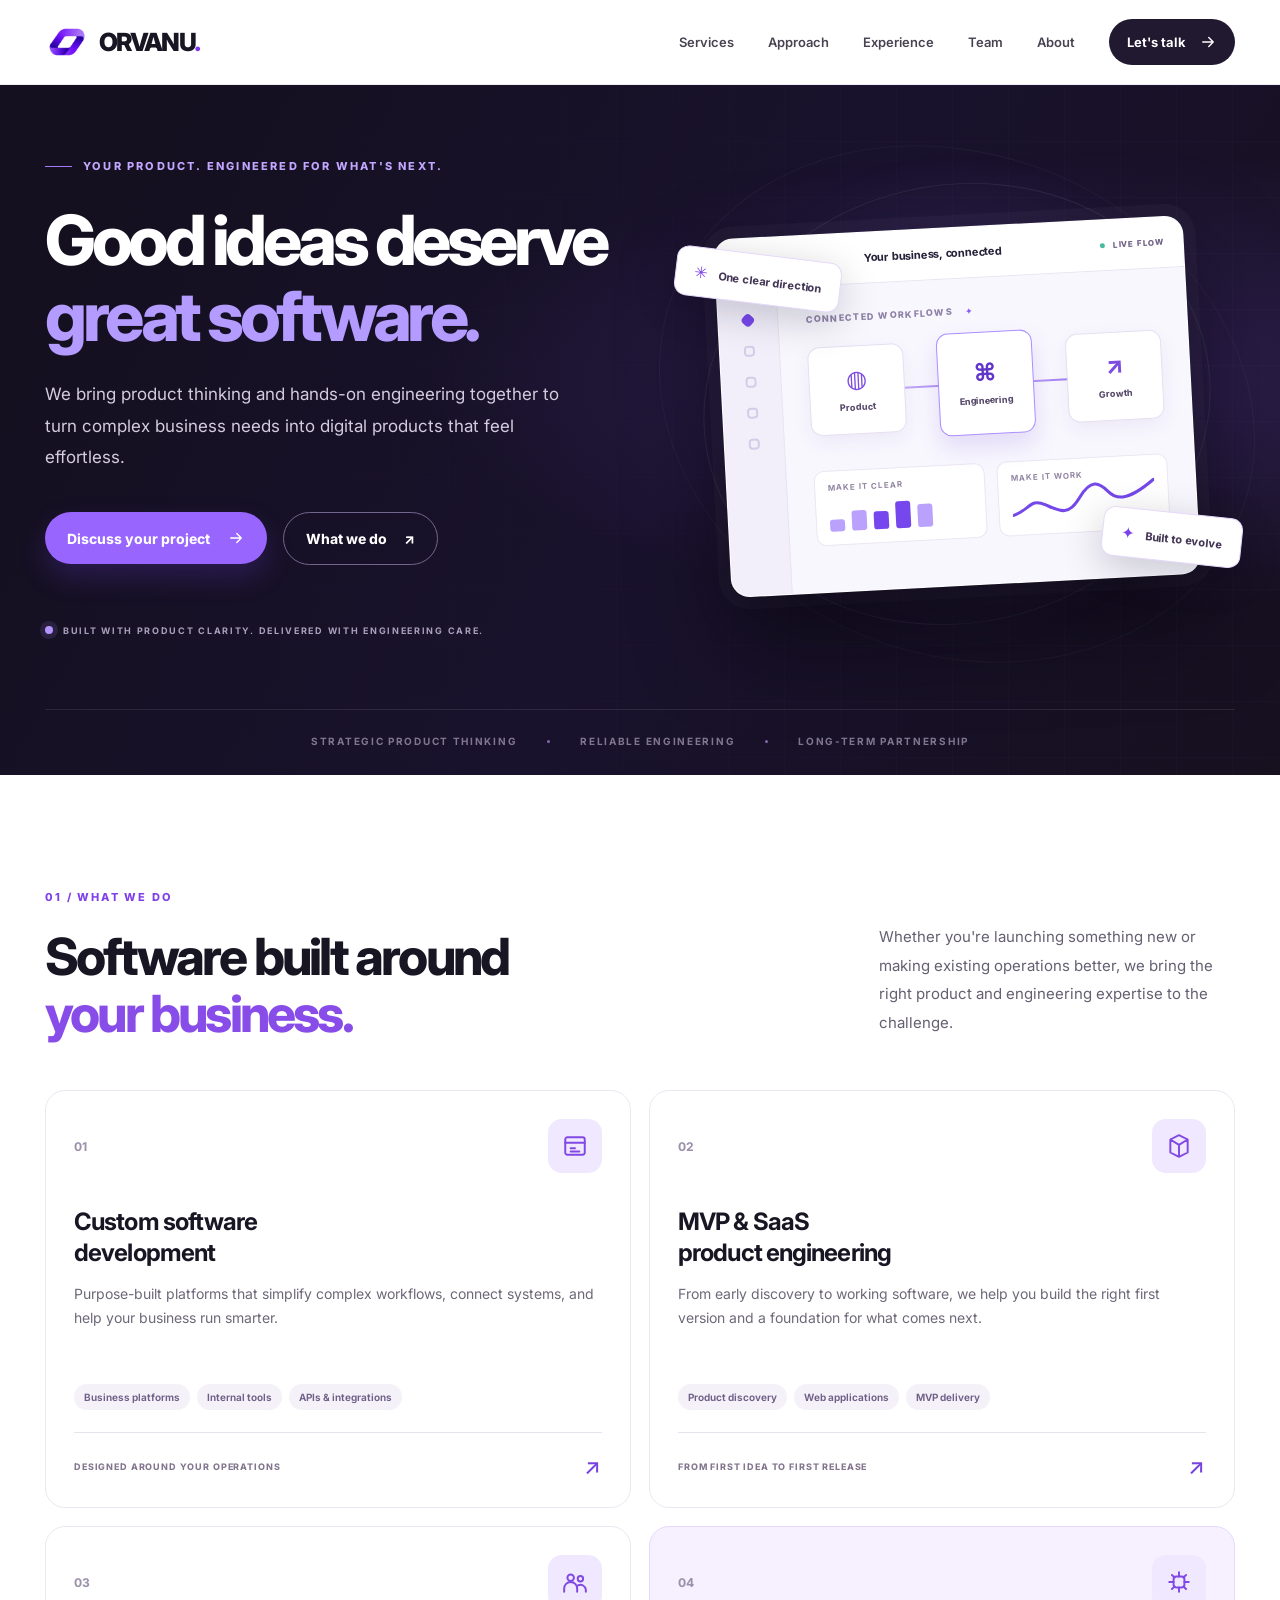
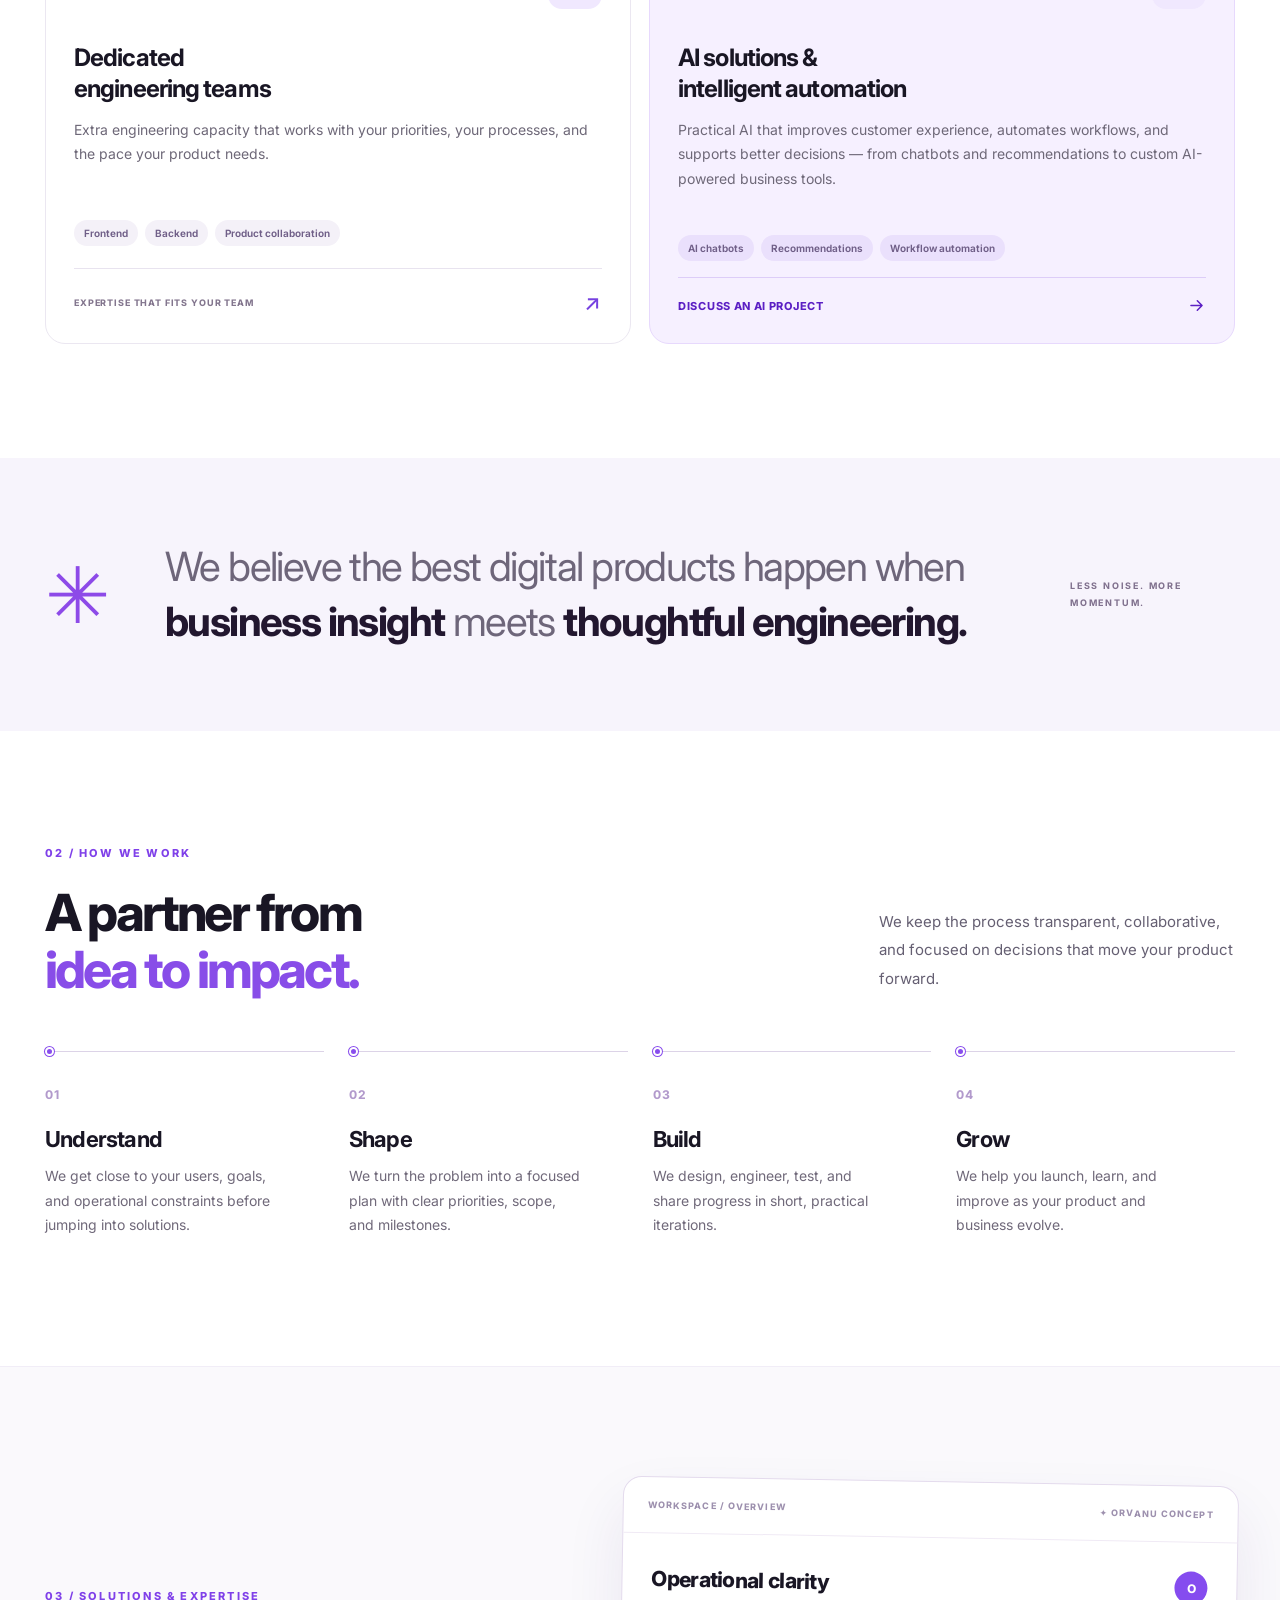
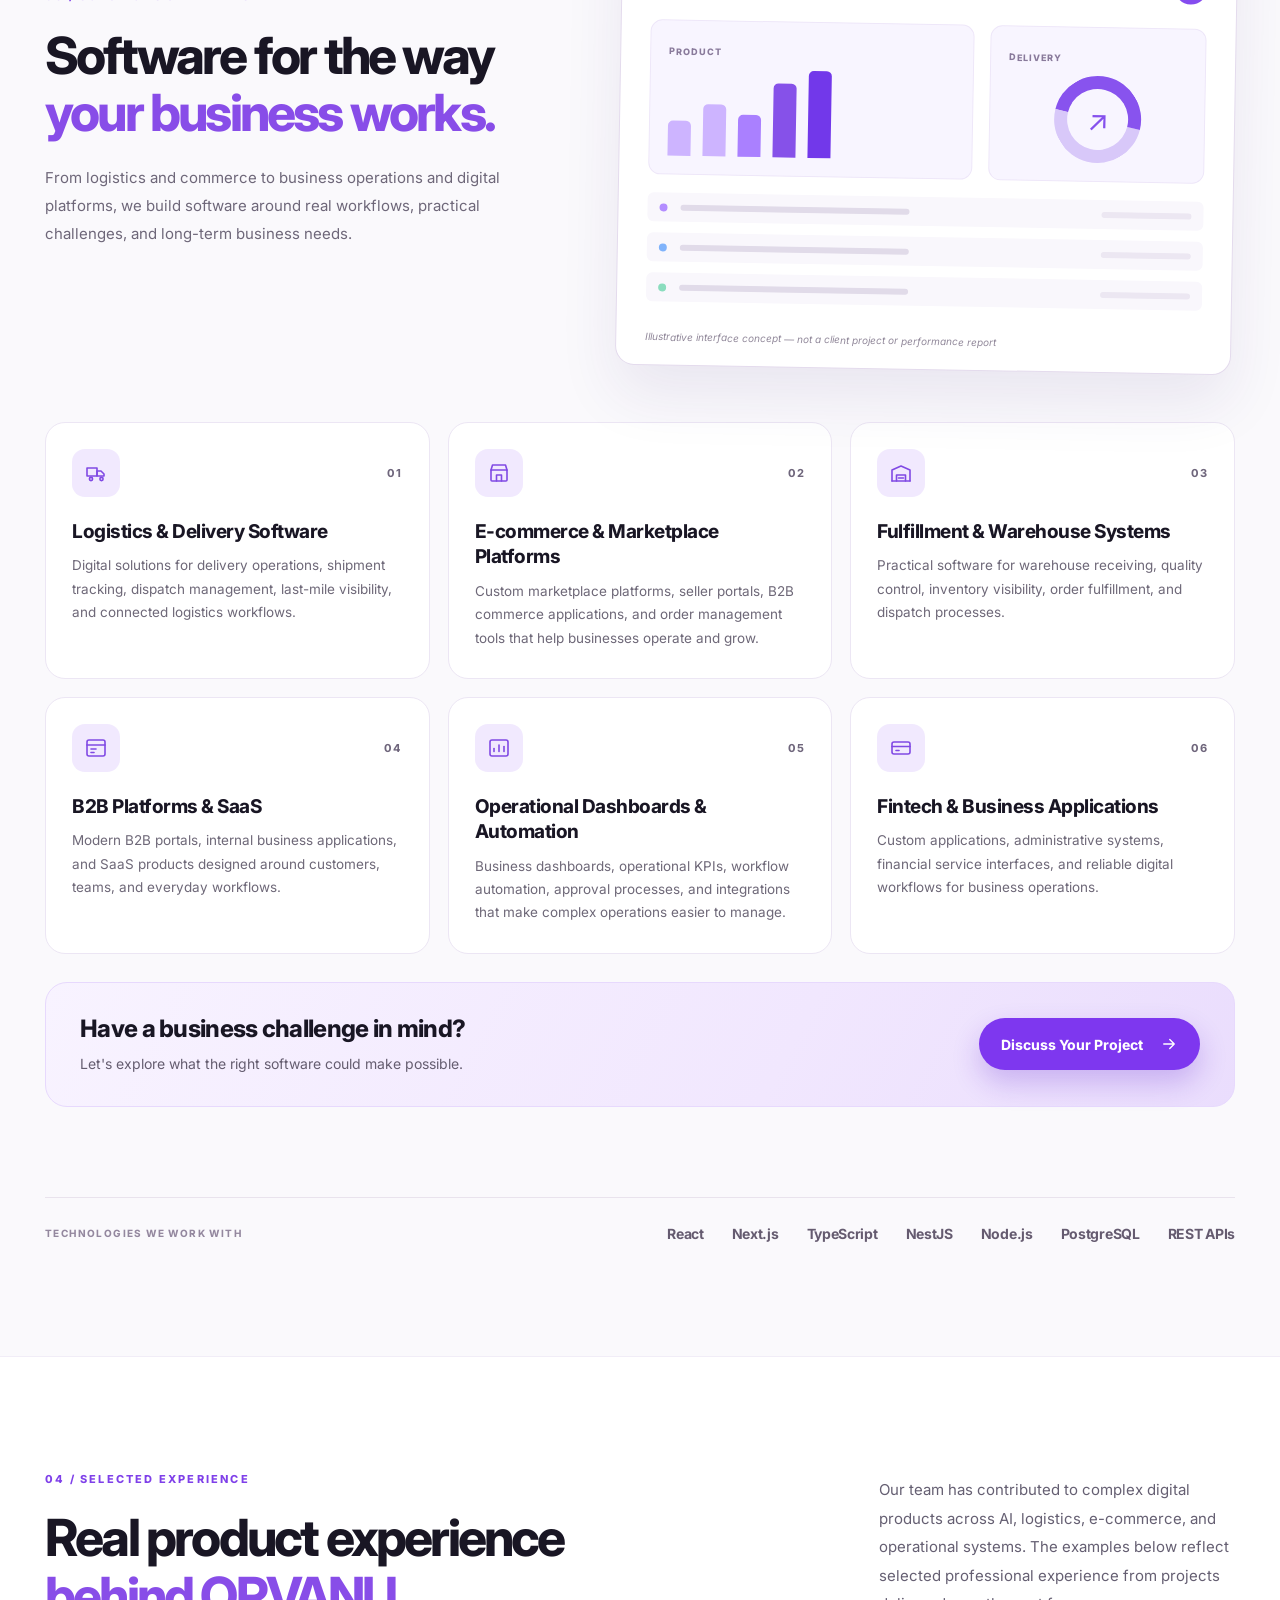
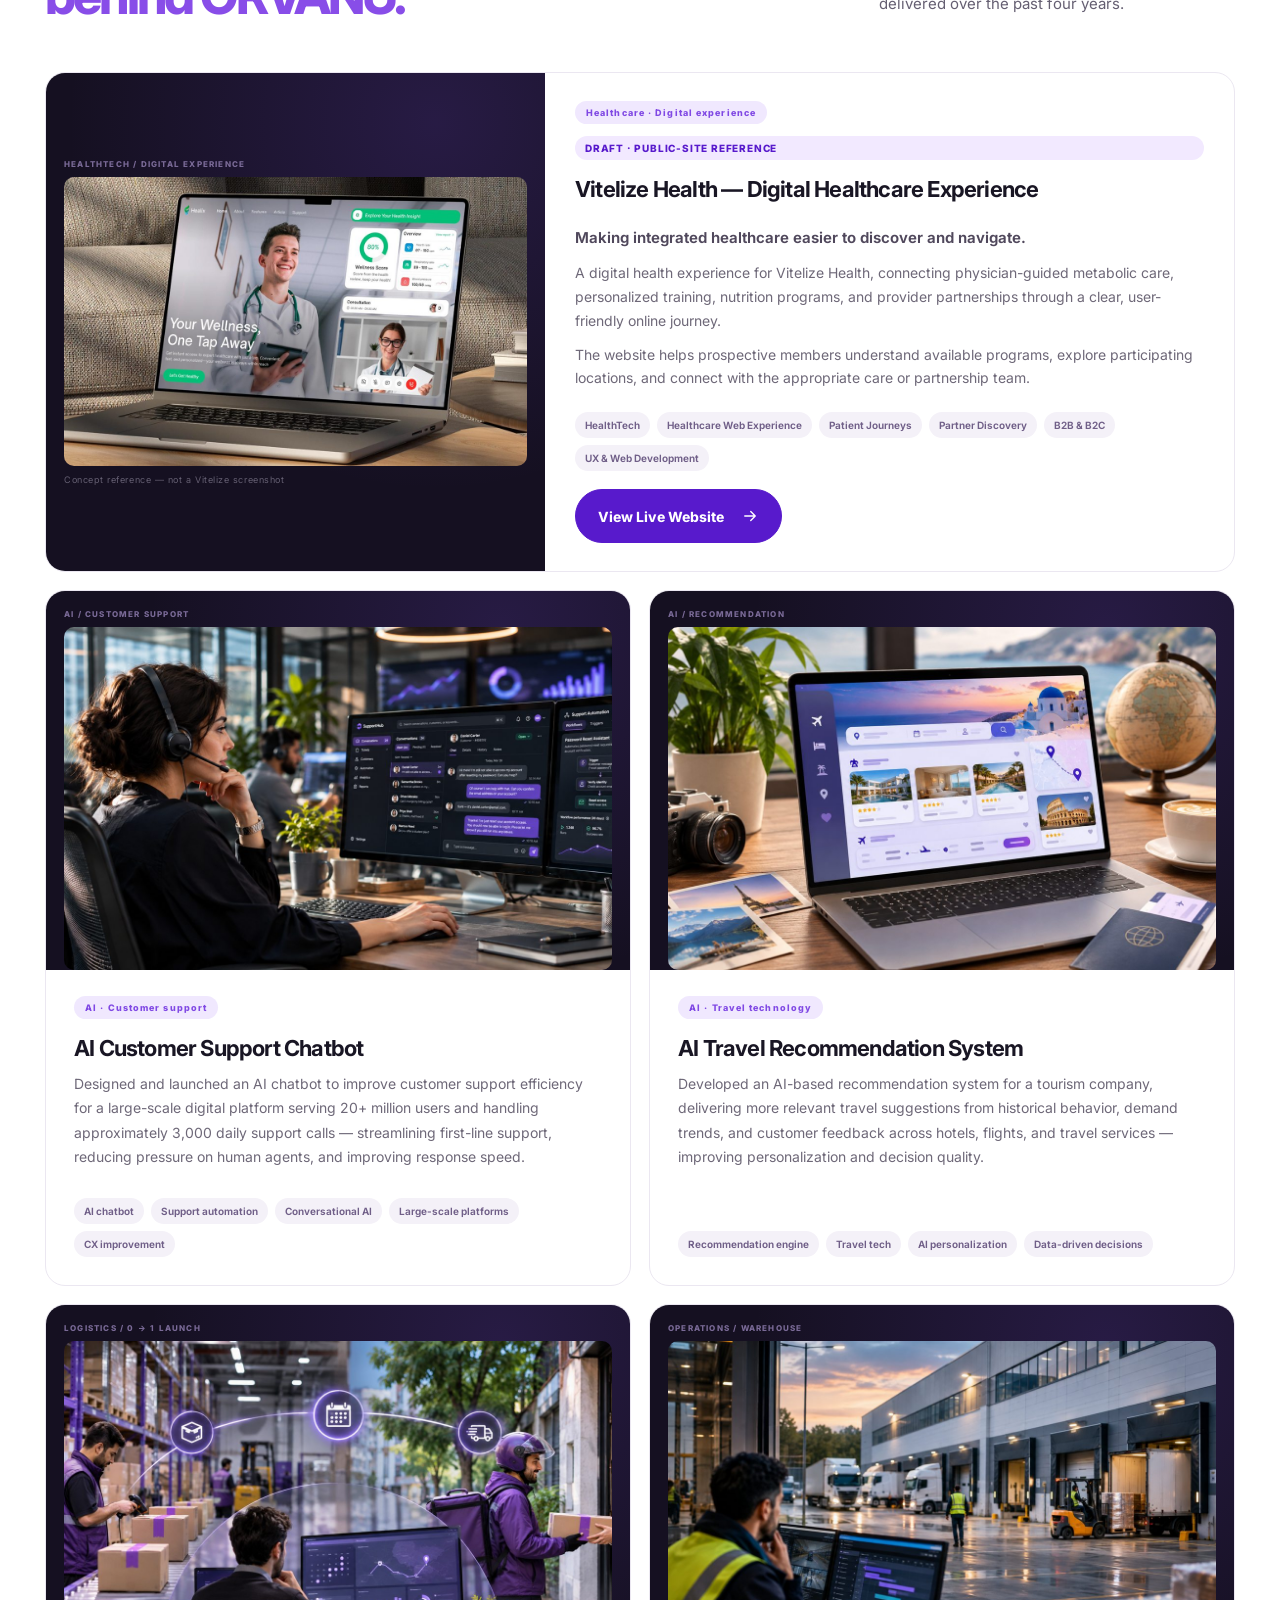
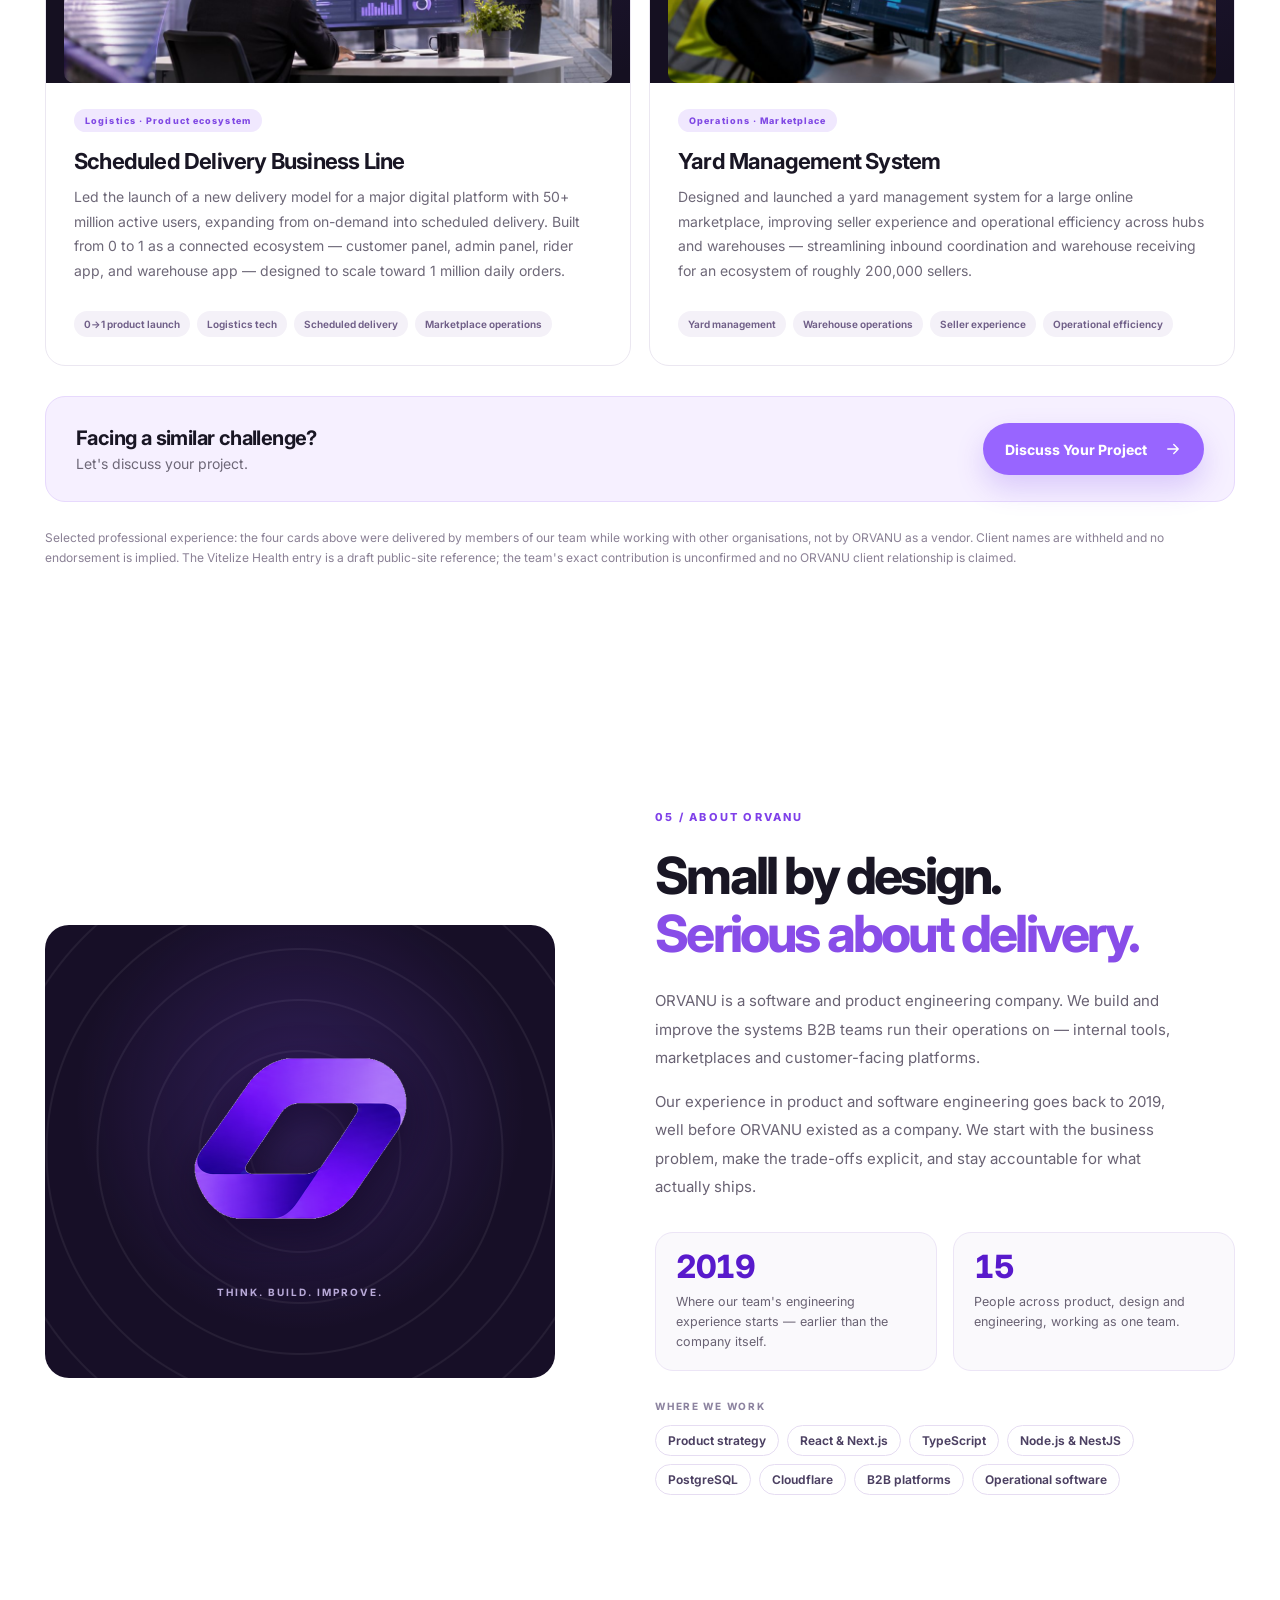
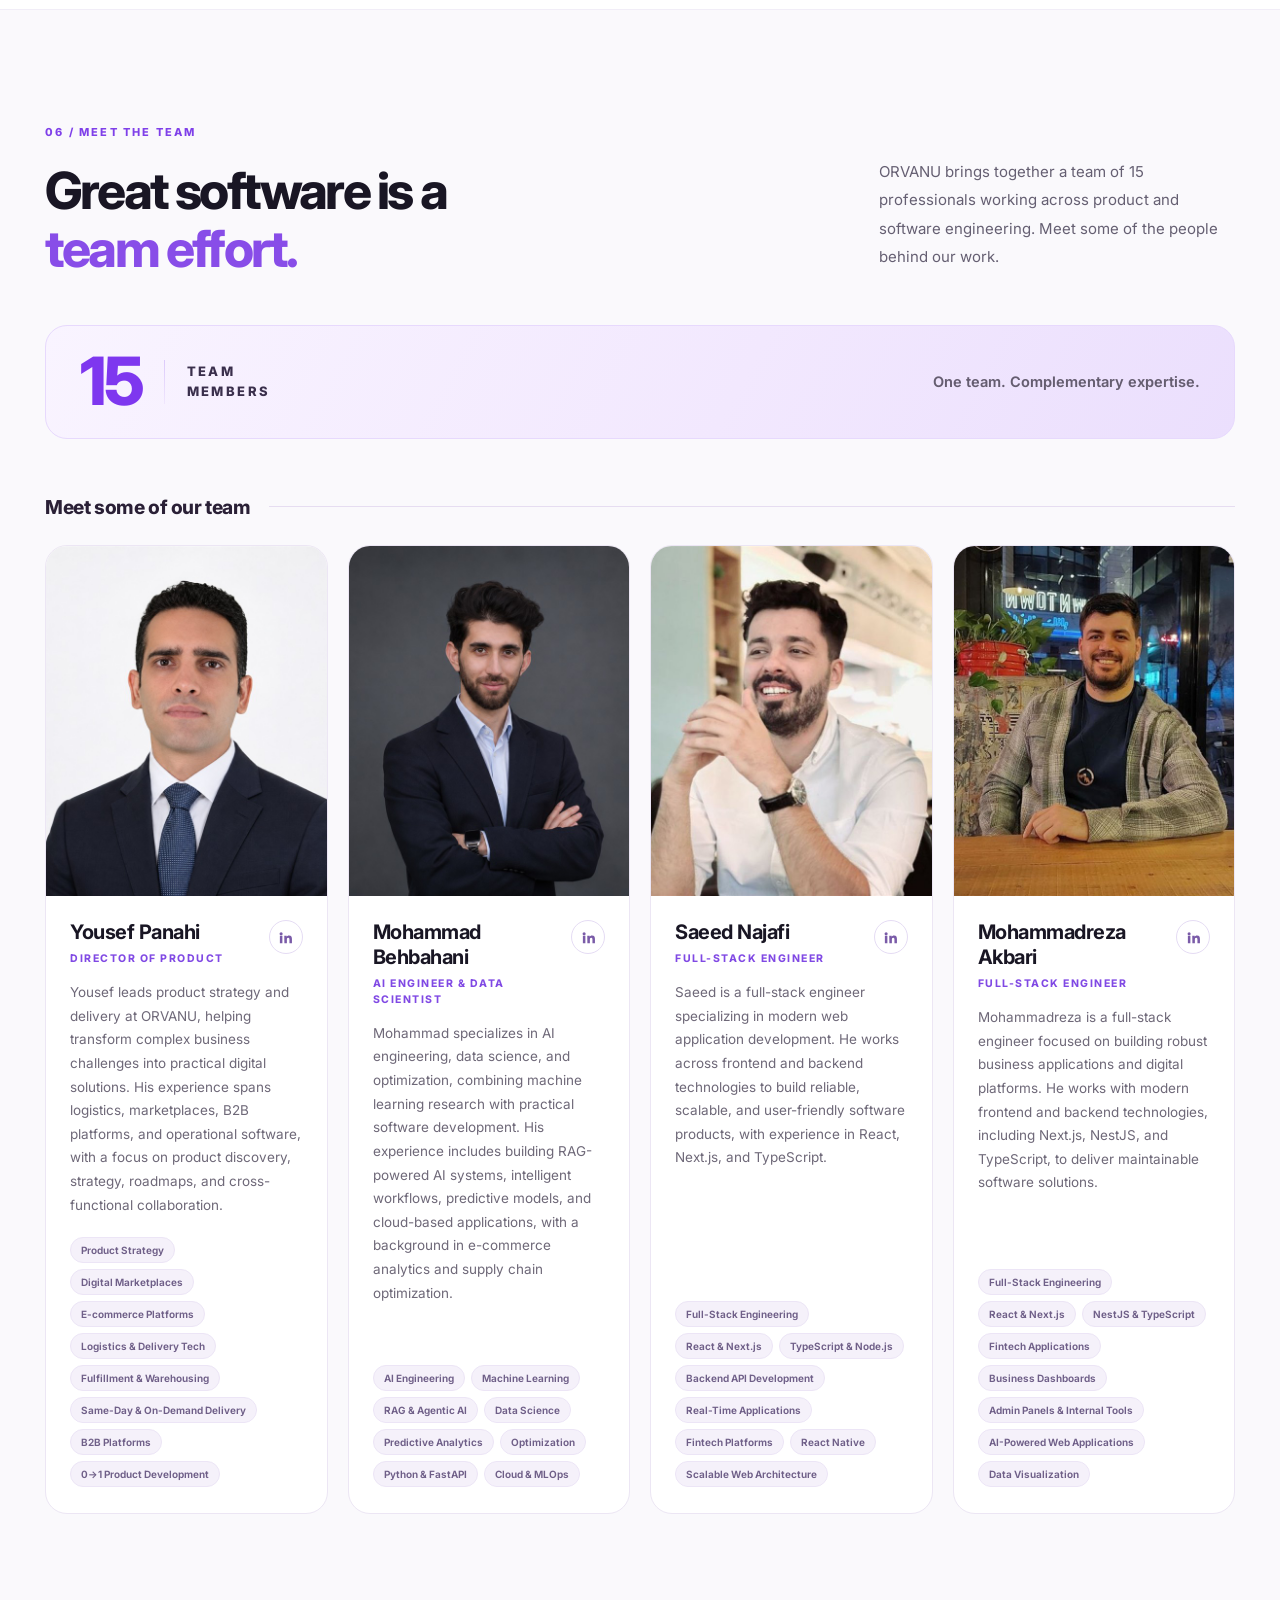
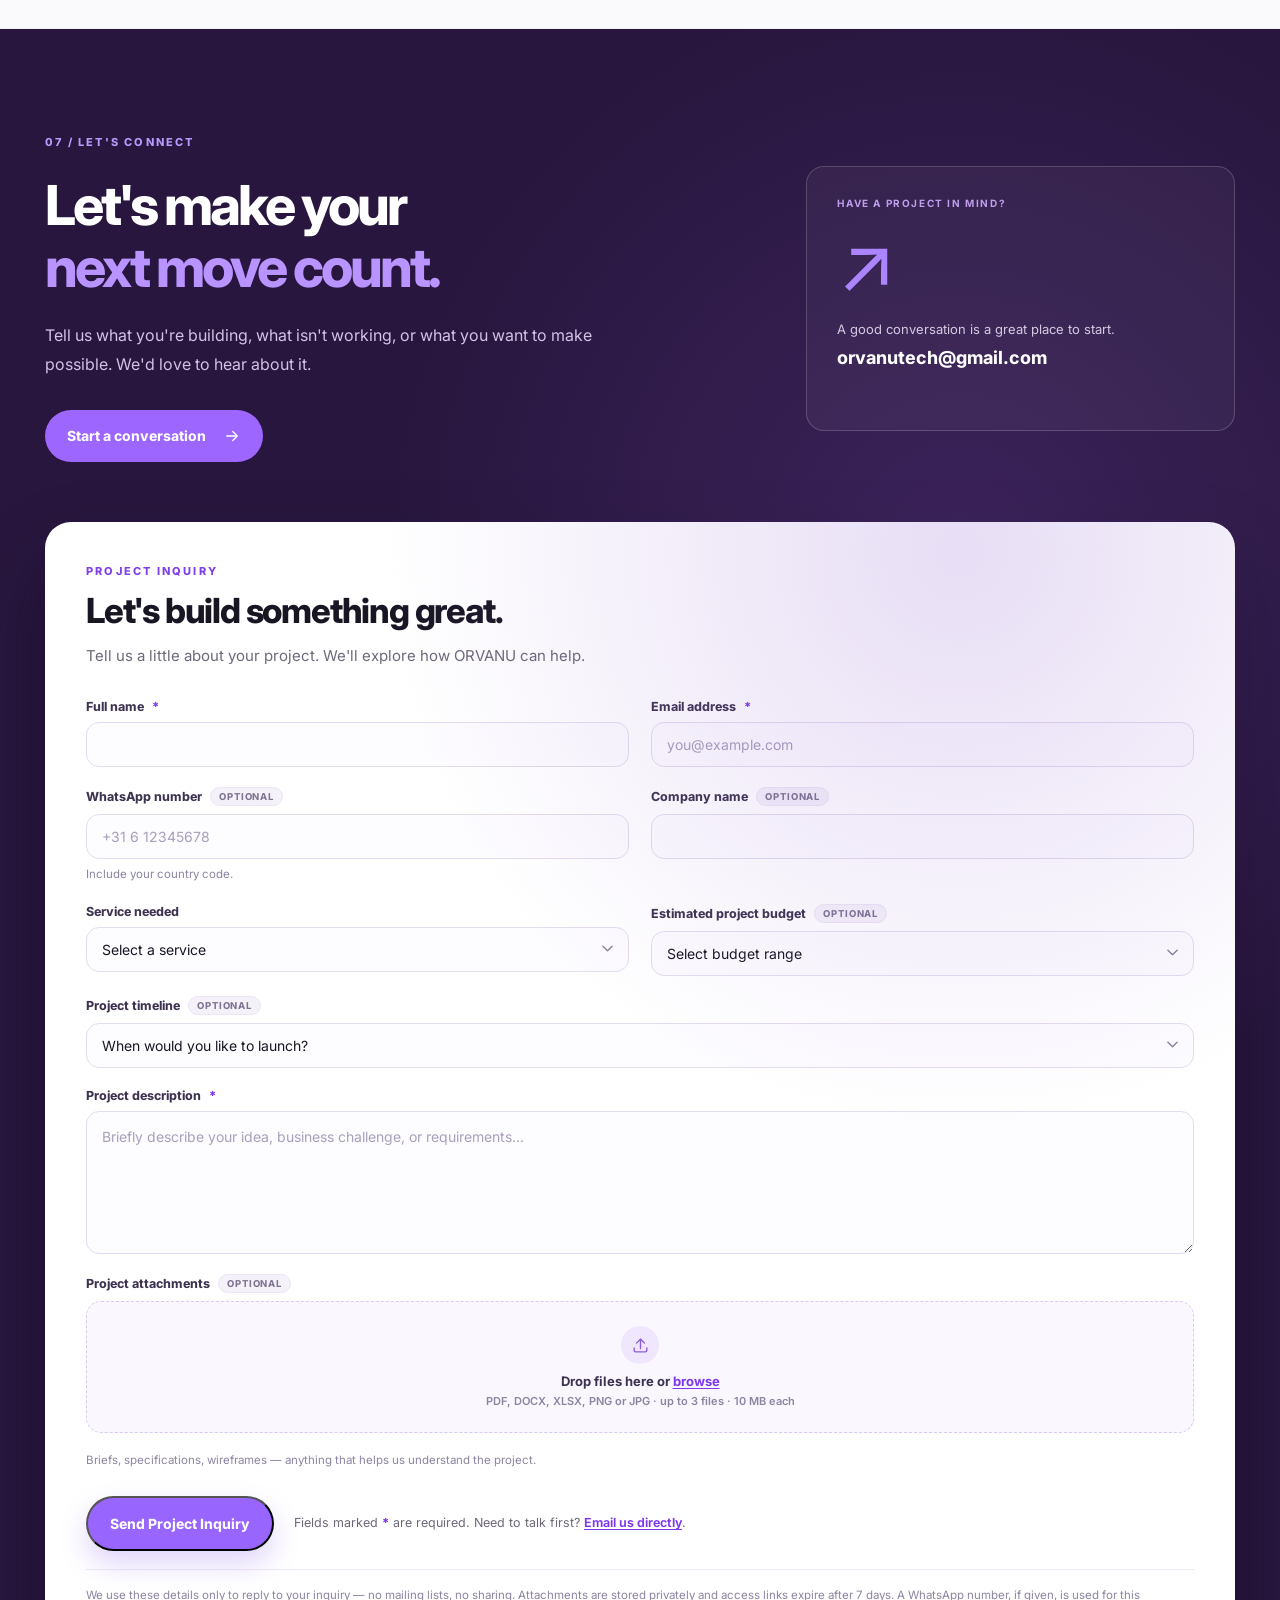
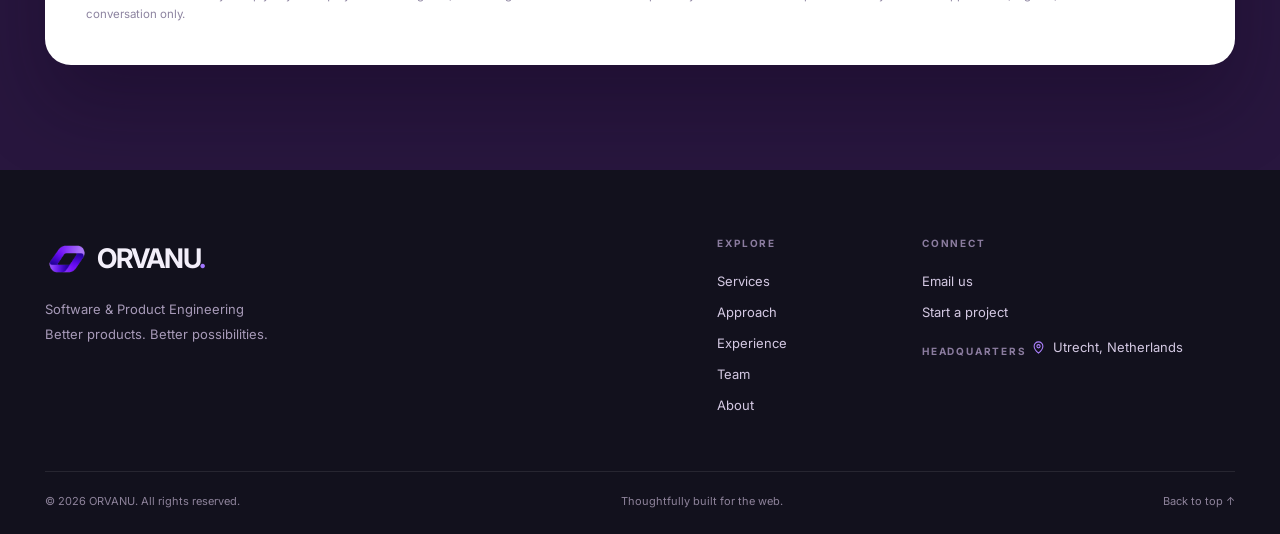
==== commit 03200fed: "Add Vitelize Health featured draft" ====
--- a/public/index.html
+++ b/public/index.html
@@ -419,6 +419,29 @@
           <p>Our team has contributed to complex digital products across AI, logistics, e-commerce, and operational systems. The examples below reflect selected professional experience from projects delivered over the past four years.</p>
         </div>
         <div class="experience-grid">
+          <article class="experience-card experience-feature" data-sector="healthtech" data-anon="true">
+            <div class="exp-visual">
+              <span class="exp-visual-label">HEALTHTECH / DIGITAL EXPERIENCE</span>
+              <img class="exp-art" src="assets/experience/vitelize-health.jpg" alt="Telemedicine landing-page concept shared as a design reference; not a Vitelize Health screenshot" width="1120" height="700" loading="lazy" decoding="async">
+              <span class="exp-illustration-note">Concept reference — not a Vitelize screenshot</span>
+            </div>
+            <div class="exp-body">
+              <span class="exp-sector">Healthcare · Digital experience</span>
+              <span class="exp-draft-badge">Draft · public-site reference</span>
+              <h3>Vitelize Health — Digital Healthcare Experience</h3>
+              <p class="exp-subtitle">Making integrated healthcare easier to discover and navigate.</p>
+              <div class="exp-description">
+                <p>A digital health experience for Vitelize Health, connecting physician-guided metabolic care, personalized training, nutrition programs, and provider partnerships through a clear, user-friendly online journey.</p>
+                <p>The website helps prospective members understand available programs, explore participating locations, and connect with the appropriate care or partnership team.</p>
+              </div>
+              <div class="service-tags">
+                <span>HealthTech</span><span>Healthcare Web Experience</span><span>Patient Journeys</span><span>Partner Discovery</span><span>B2B &amp; B2C</span><span>UX &amp; Web Development</span>
+              </div>
+              <a class="button exp-link" href="https://www.vitelizehealth.com/" target="_blank" rel="noopener noreferrer">View Live Website
+                <svg viewBox="0 0 24 24" aria-hidden="true"><path d="M5 12h14m-6-6 6 6-6 6" /></svg>
+              </a>
+            </div>
+          </article>
           <article class="experience-card" data-sector="ai" data-anon="true">
             <div class="exp-visual">
               <span class="exp-visual-label">AI / CUSTOMER SUPPORT</span>
@@ -485,7 +508,7 @@
             <svg viewBox="0 0 24 24" aria-hidden="true"><path d="M5 12h14m-6-6 6 6-6 6" /></svg>
           </a>
         </div>
-        <p class="work-note">Selected professional experience: these projects were delivered by members of our team while working with other organisations, not by ORVANU as a vendor. Client names are withheld and no endorsement is implied.</p>
+        <p class="work-note">Selected professional experience: the four cards above were delivered by members of our team while working with other organisations, not by ORVANU as a vendor. Client names are withheld and no endorsement is implied. The Vitelize Health entry is a draft public-site reference; the team's exact contribution is unconfirmed and no ORVANU client relationship is claimed.</p>
       </div>
     </section>
     <section class="section about" id="about" aria-labelledby="about-title">
--- a/public/styles.css
+++ b/public/styles.css
@@ -41,8 +41,19 @@
 .experience-cta h3{font-size:20px;letter-spacing:-.6px;margin:0 0 5px}
 .experience-cta p{margin:0;font-size:14px;color:#6e6878}
 .work-note{margin-top:26px;font-size:12px;color:#8a8095;line-height:1.7}
-@media(max-width:900px){.experience-grid{grid-template-columns:1fr}.experience-cta{flex-direction:column;align-items:flex-start;gap:16px;padding:24px}}
-@media(max-width:790px){.experience-cta h3{font-size:18px}}
+.experience-feature{grid-column:1/-1;display:grid;grid-template-columns:minmax(0,42%) minmax(0,1fr)}
+.experience-feature .exp-visual{display:flex;flex-direction:column;justify-content:center;padding:18px}
+.experience-feature .exp-body{padding:28px 30px}
+.experience-feature .exp-subtitle{font-size:15px;font-weight:650;color:#50485c;margin:12px 0 10px}
+.experience-feature .exp-description p{font-size:14px;color:#6e6878;line-height:1.7;margin:0 0 10px}
+.experience-feature .service-tags{margin-top:auto;padding-top:12px}
+.experience-feature .exp-link{margin-top:18px;align-self:flex-start;background:#581acc;color:#fff;border:1px solid #581acc}
+.experience-feature .exp-link:hover{background:#7e37ef;border-color:#7e37ef}
+.exp-draft-badge{display:inline-flex;align-items:center;margin-top:12px;padding:6px 10px;border-radius:50px;background:#f2e9ff;color:#581acc;font-size:10px;font-weight:800;letter-spacing:.08em;text-transform:uppercase}
+.exp-illustration-note{position:relative;display:block;margin-top:8px;font-size:9px;letter-spacing:.06em;color:#655f72}
+@media(max-width:900px){.experience-grid{grid-template-columns:1fr}.experience-feature{grid-template-columns:1fr}.experience-cta{flex-direction:column;align-items:flex-start;gap:16px;padding:24px}}
+@media(max-width:790px){.experience-cta h3{font-size:18px}}
+@media(max-width:480px){.experience-feature .exp-body{padding:22px 20px 24px}.experience-feature .exp-visual{padding:14px 14px 0}.experience-feature .exp-subtitle{font-size:14px}}
 
 /* ---- Meet the team ---- */
 .team{background:#faf9fc;border-block:1px solid #f1edf7}
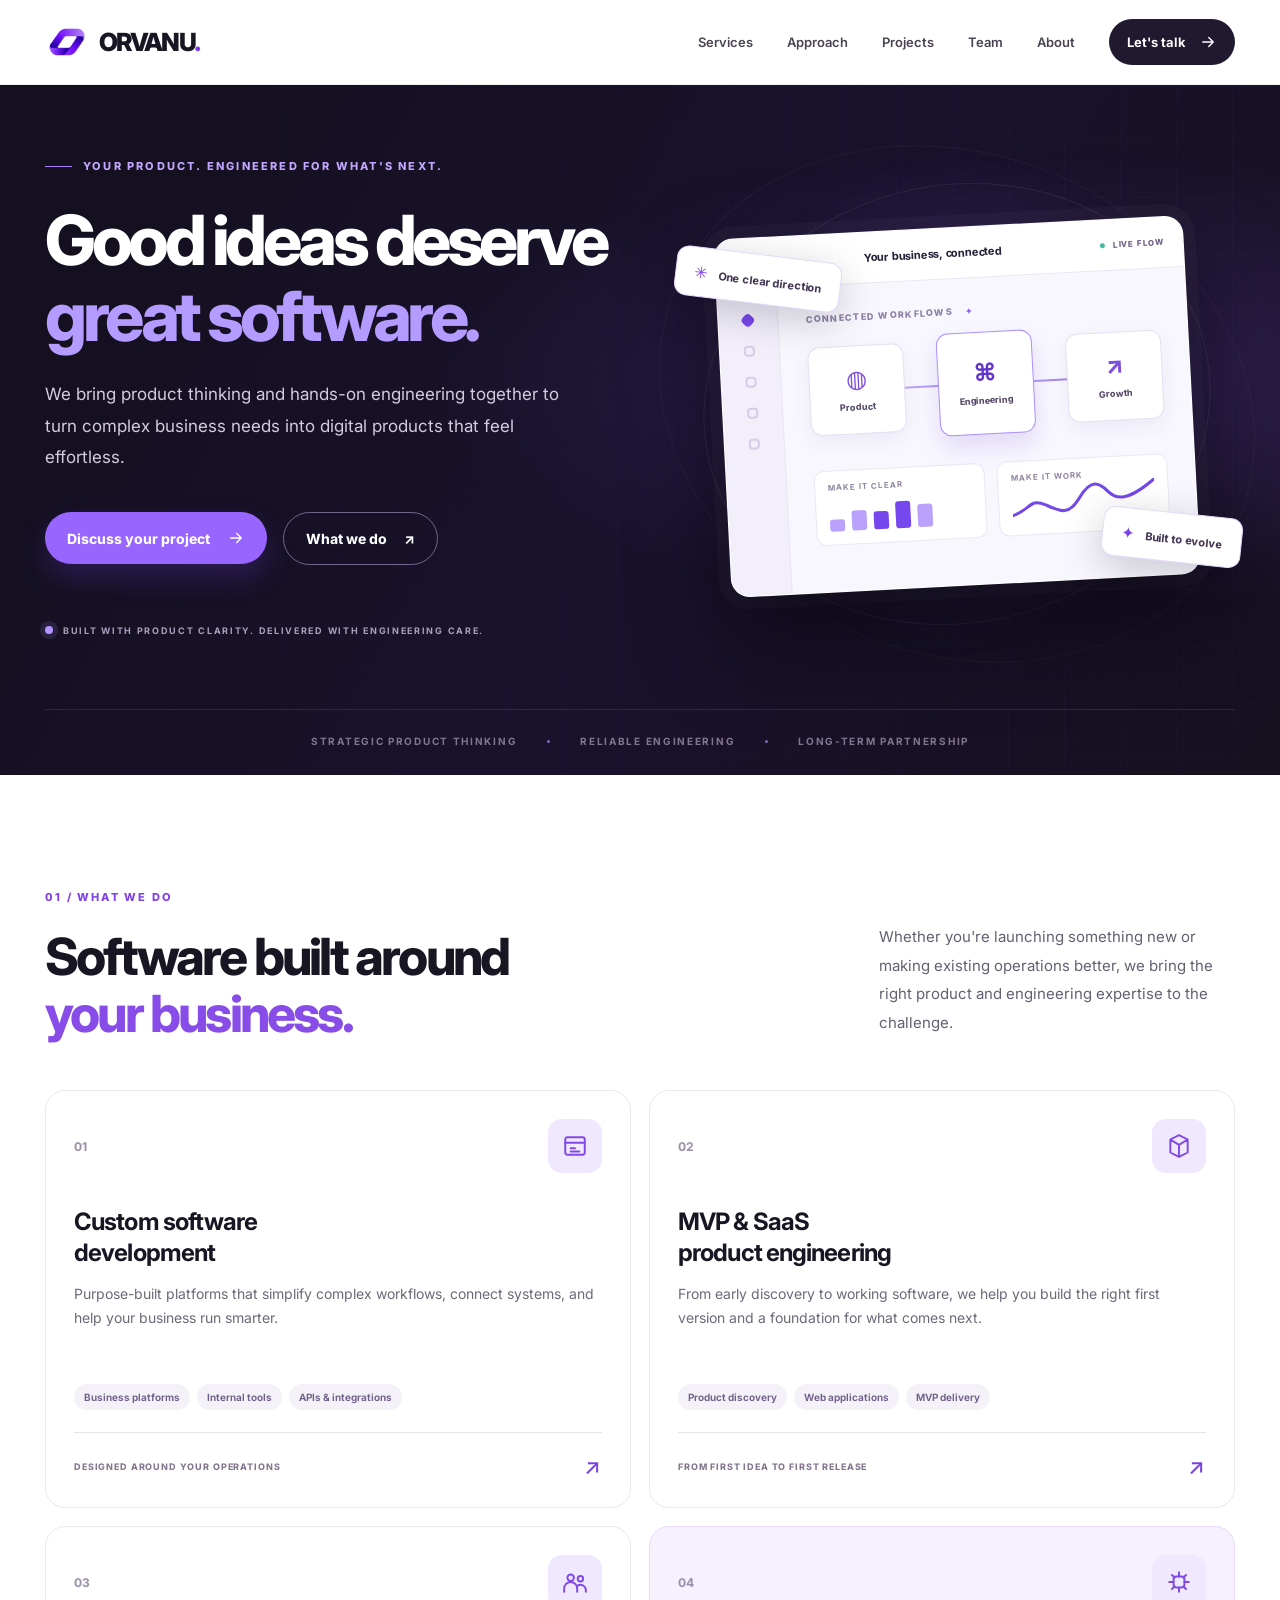
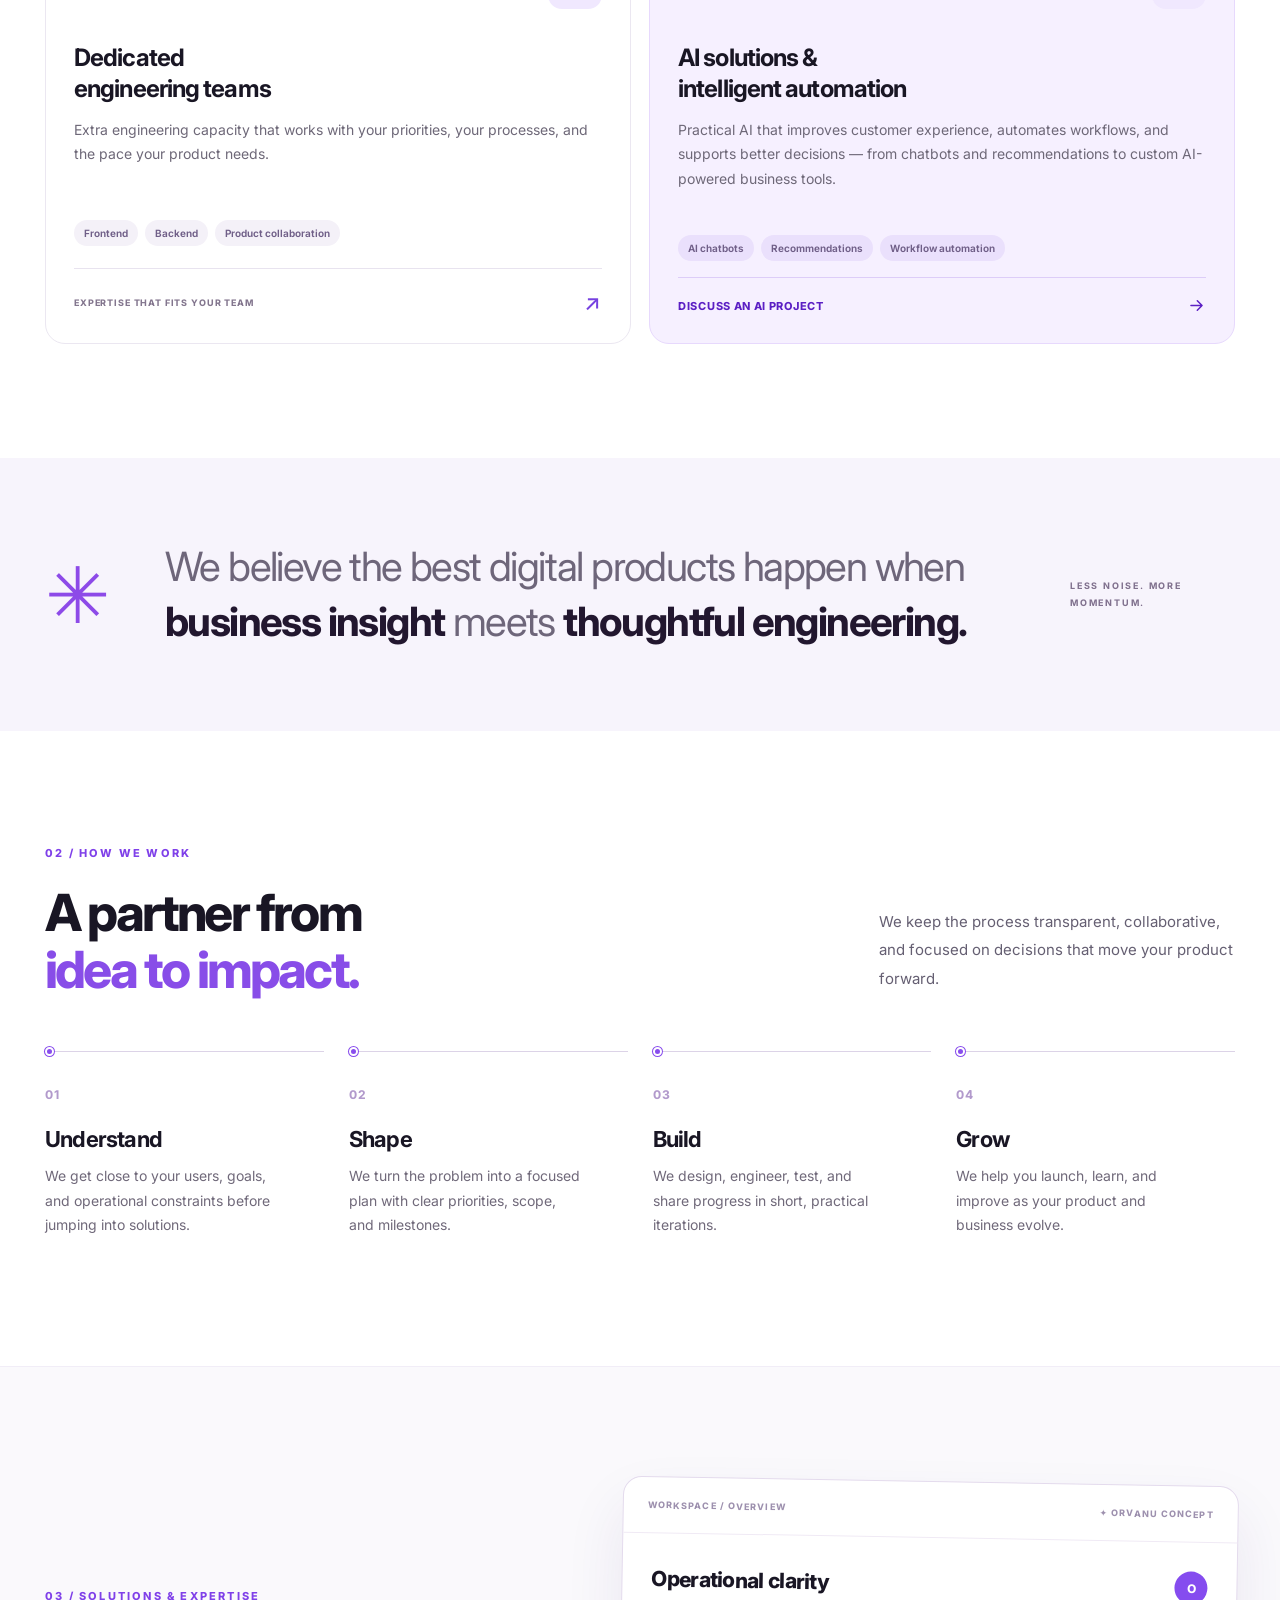
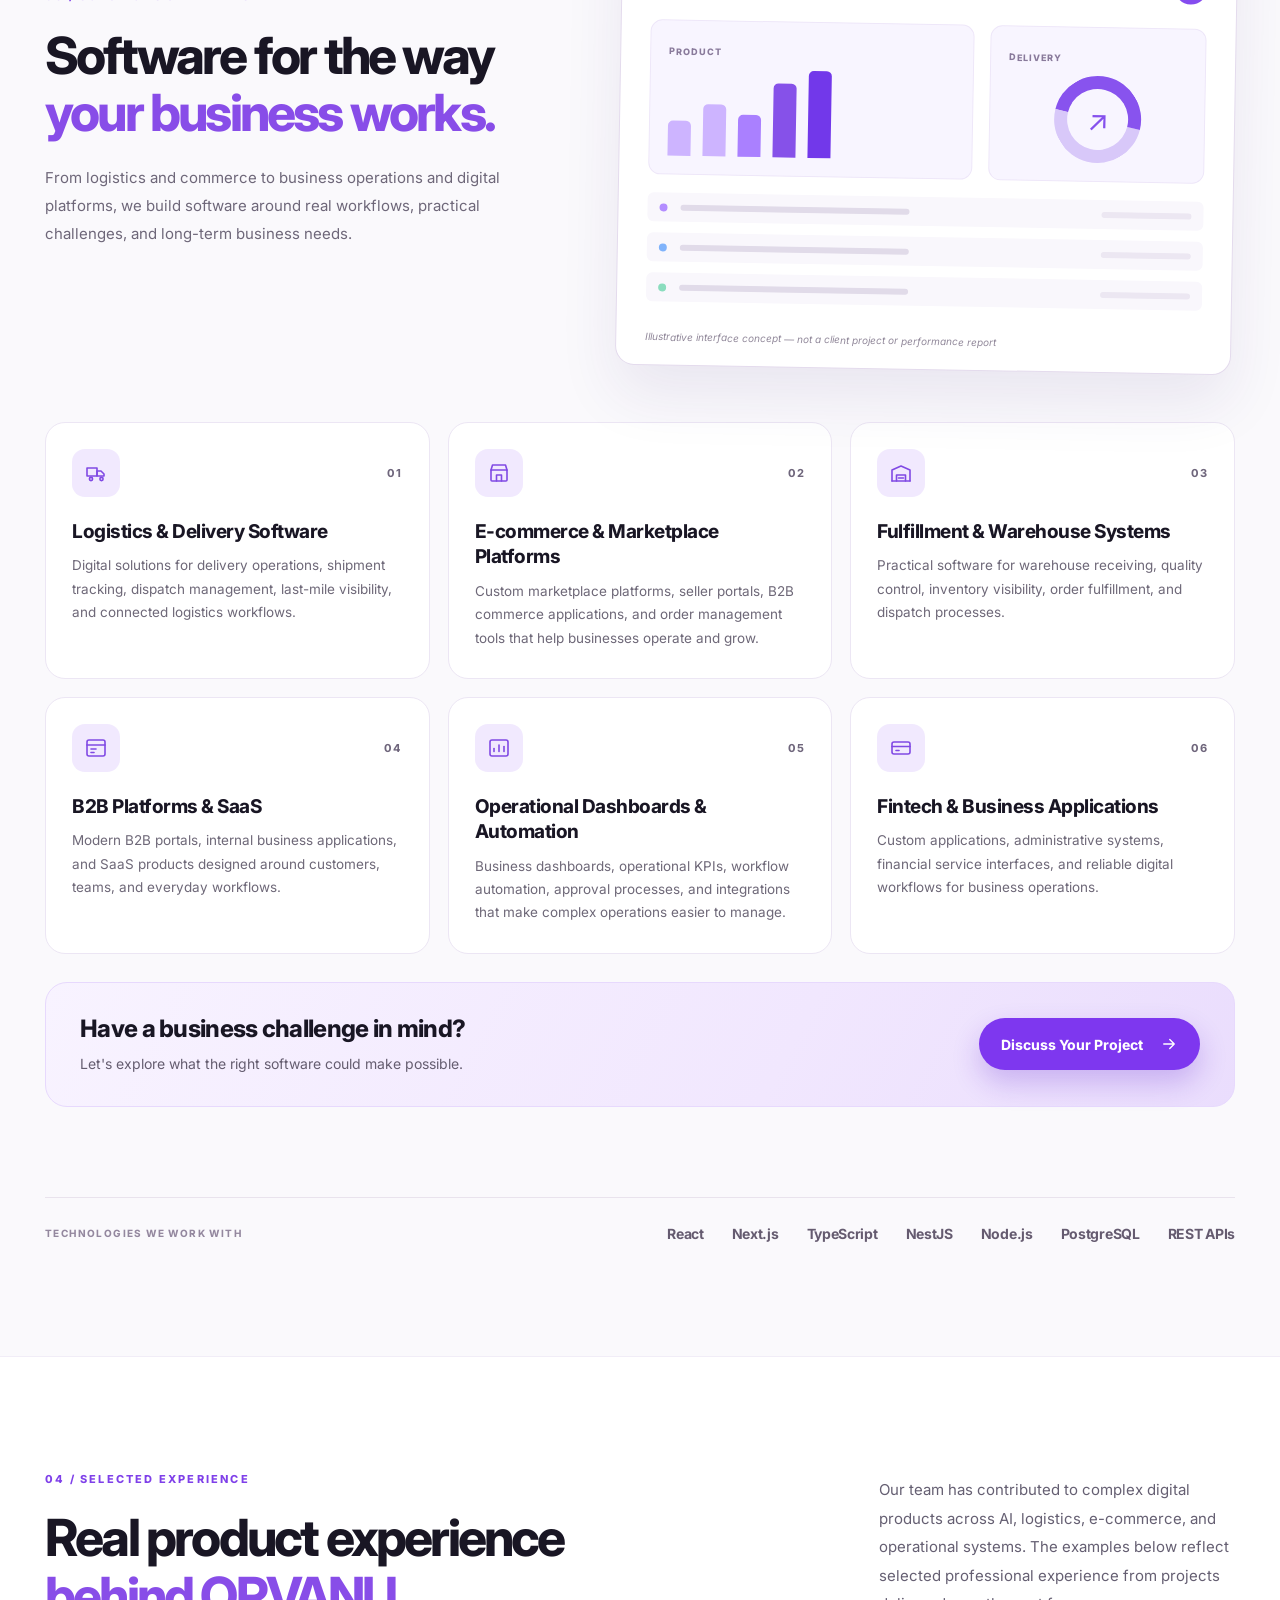
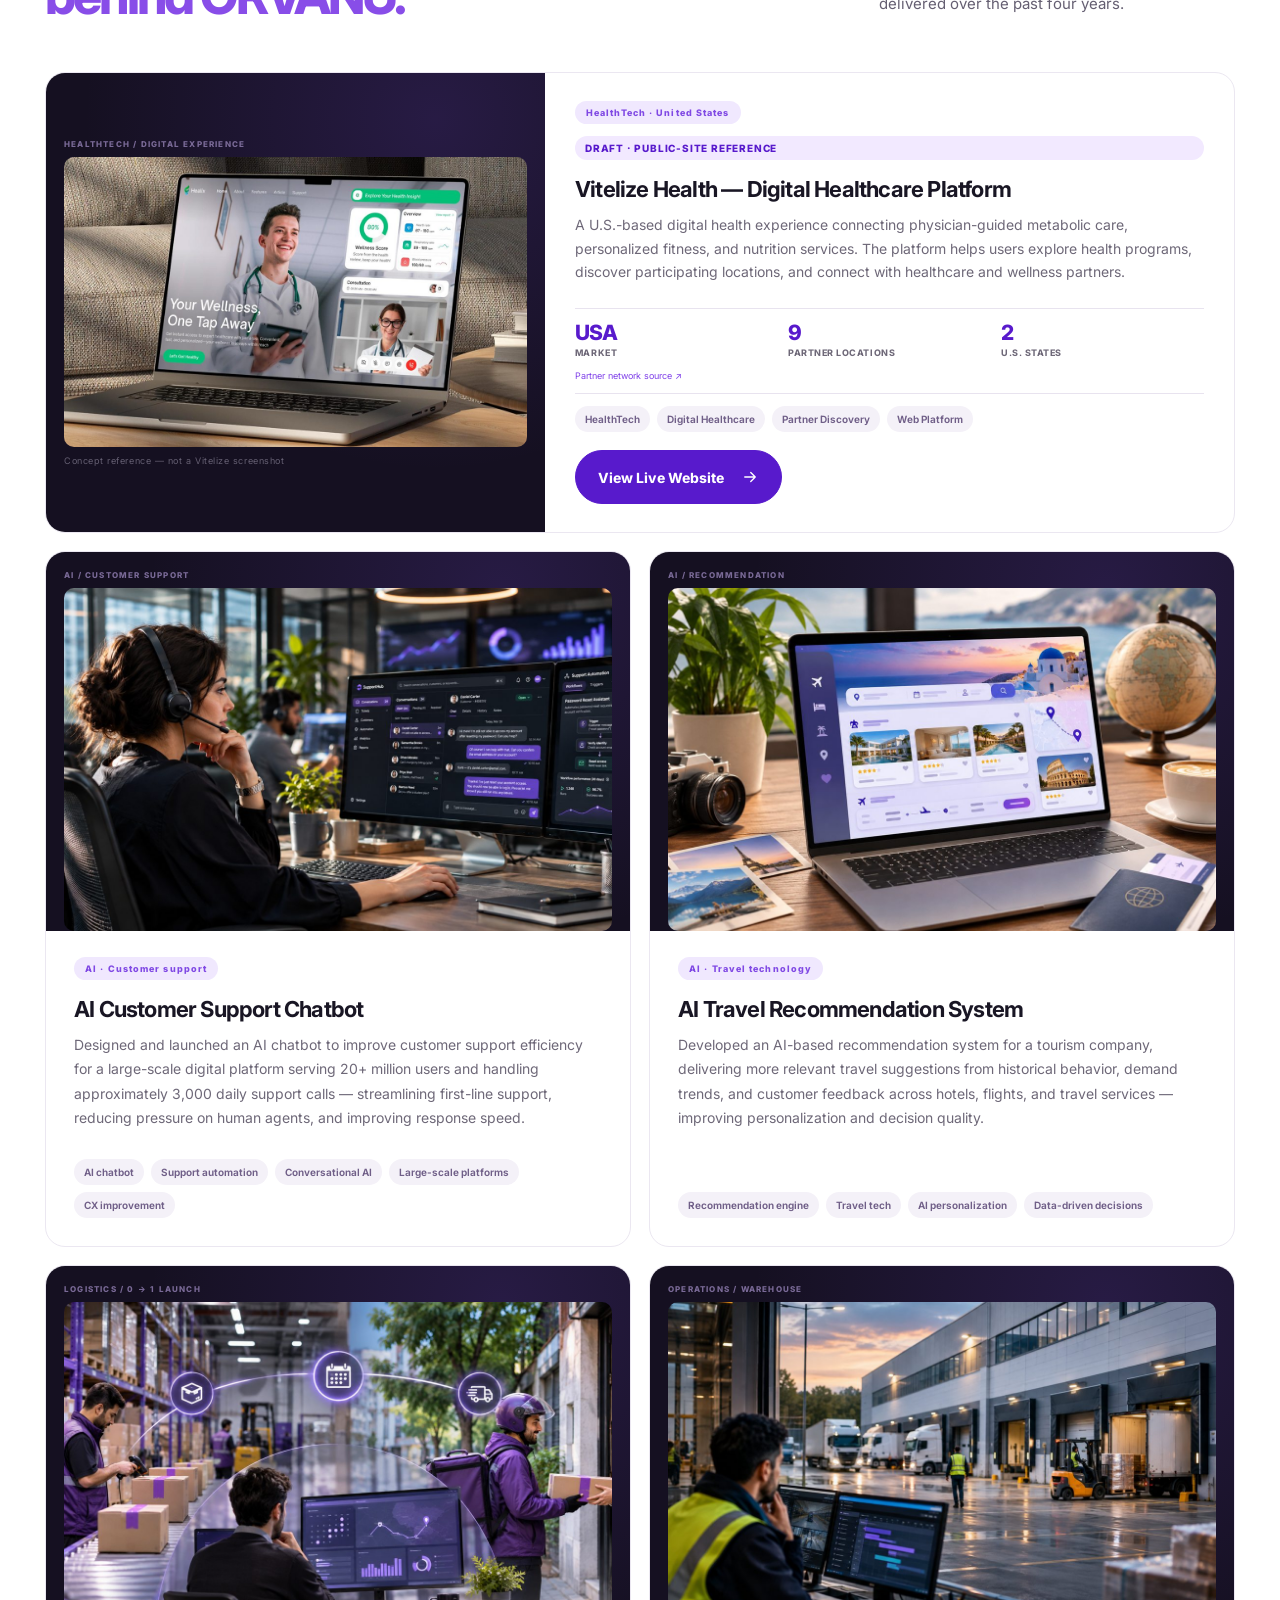
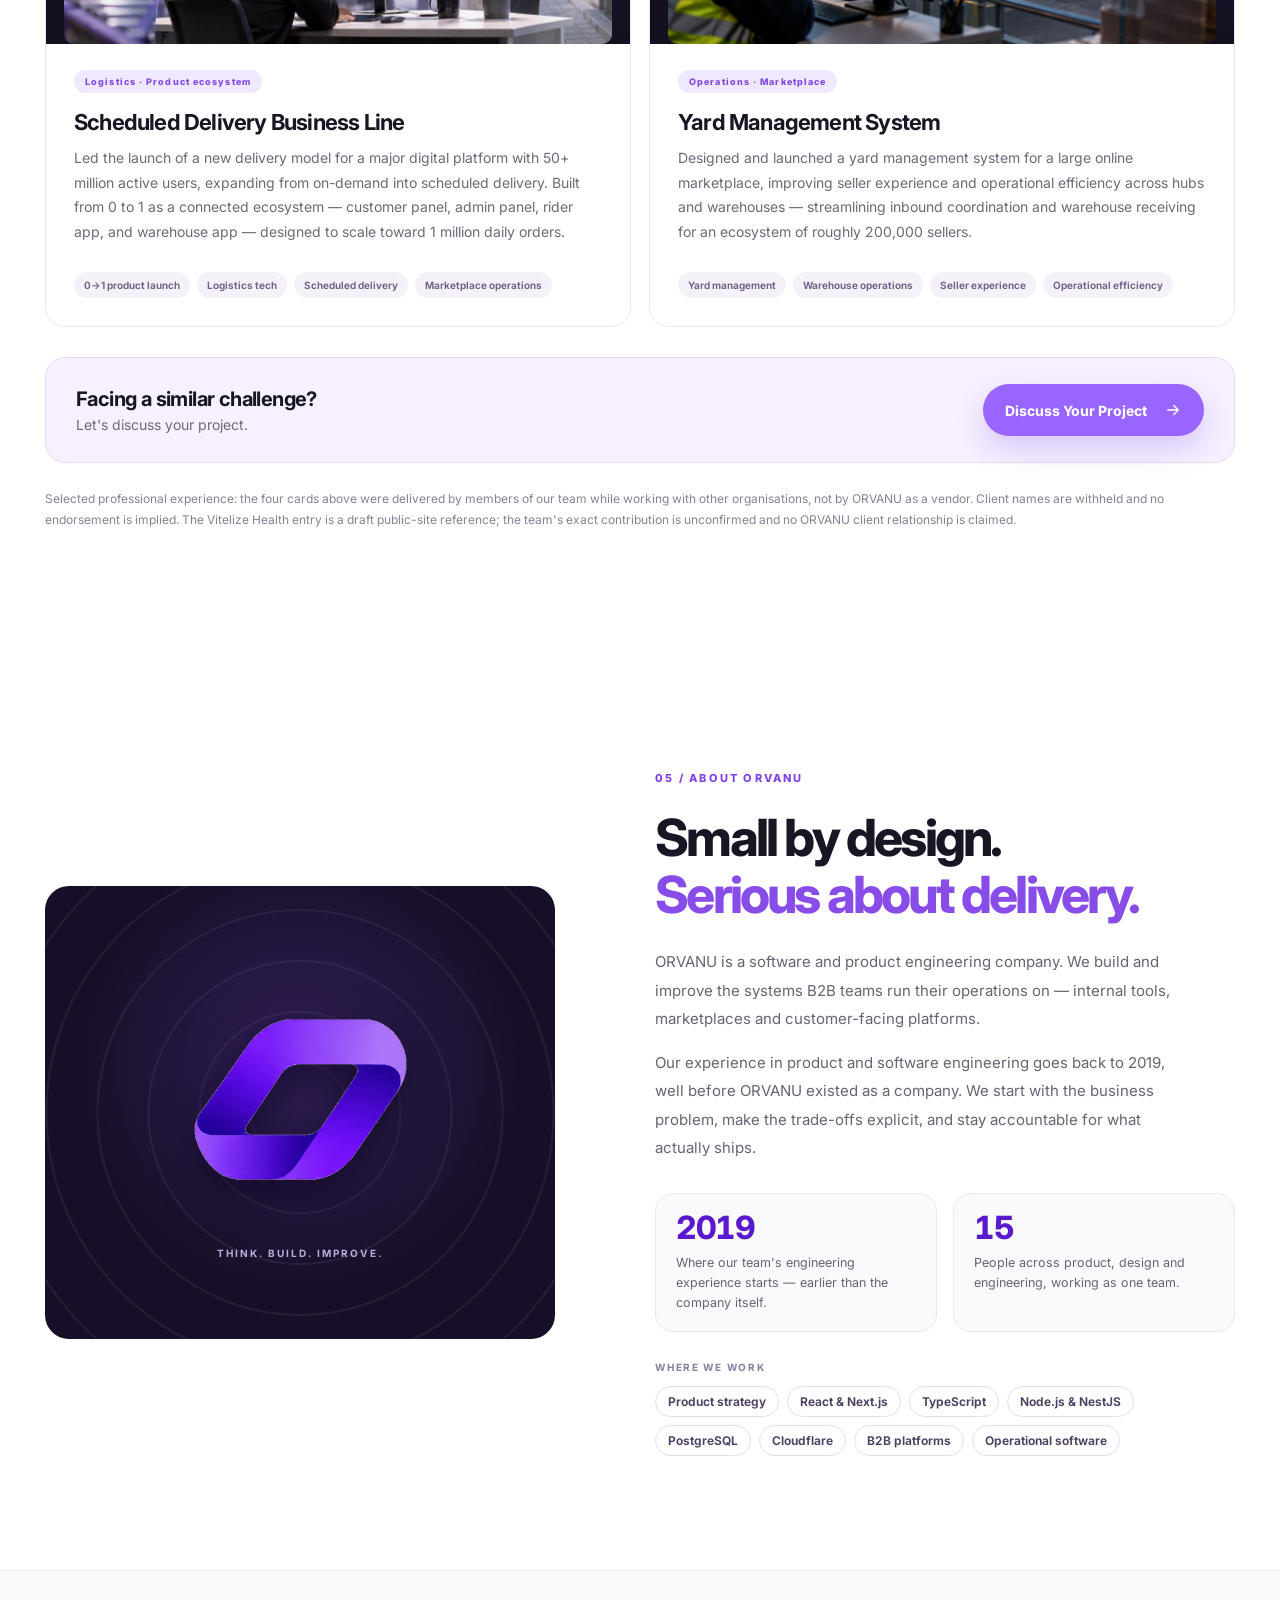
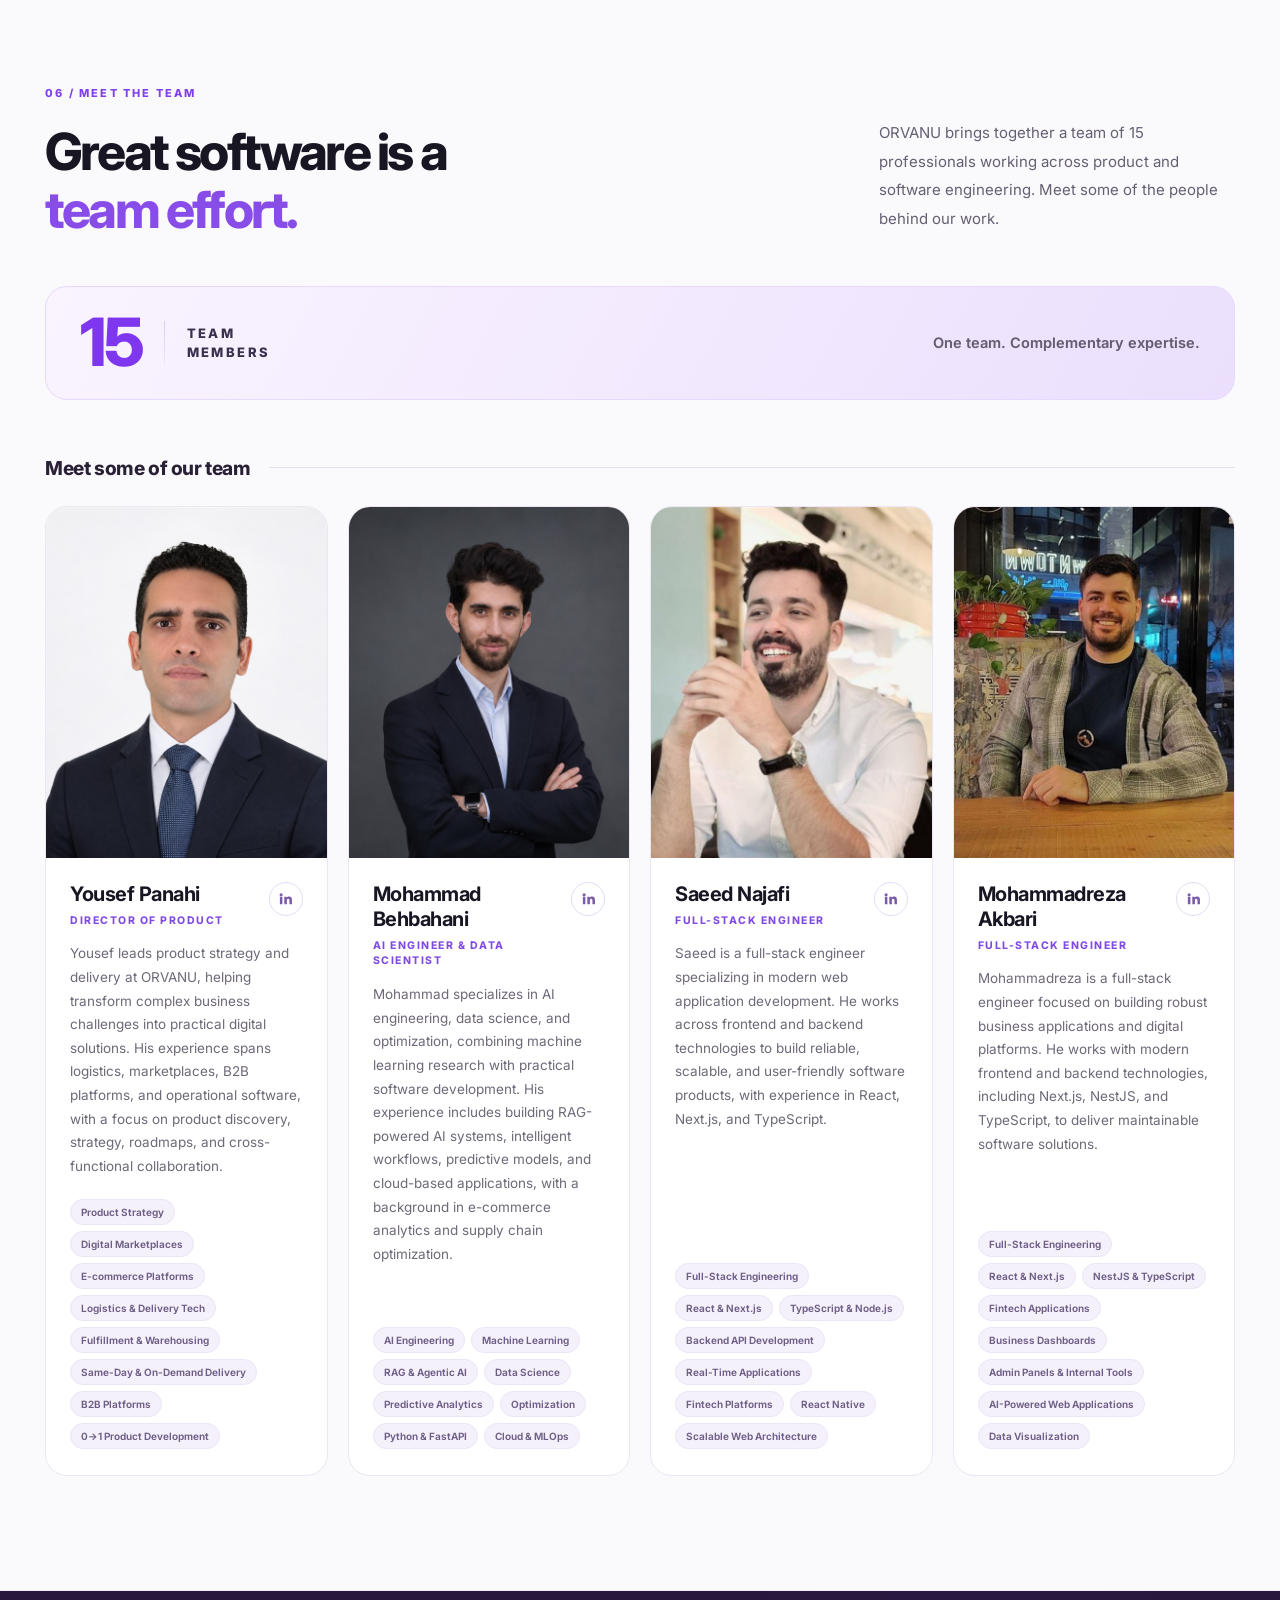
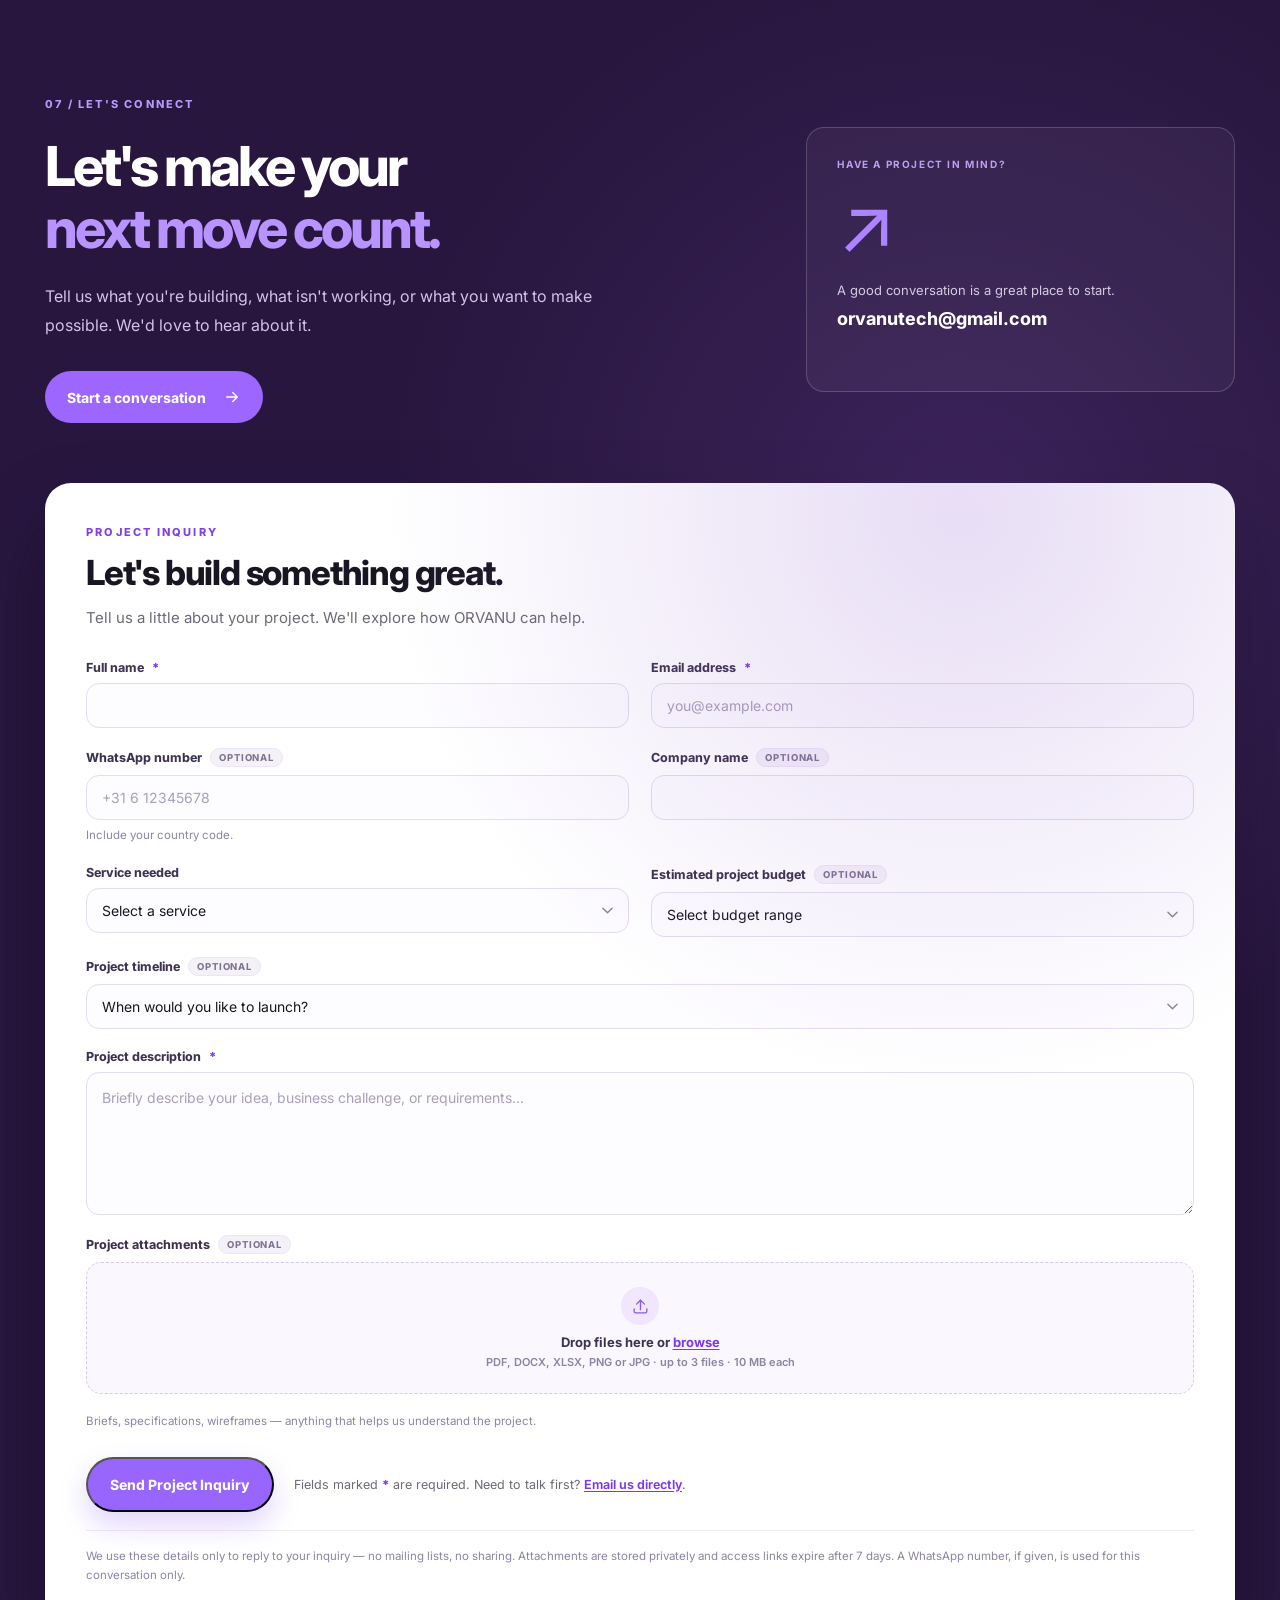
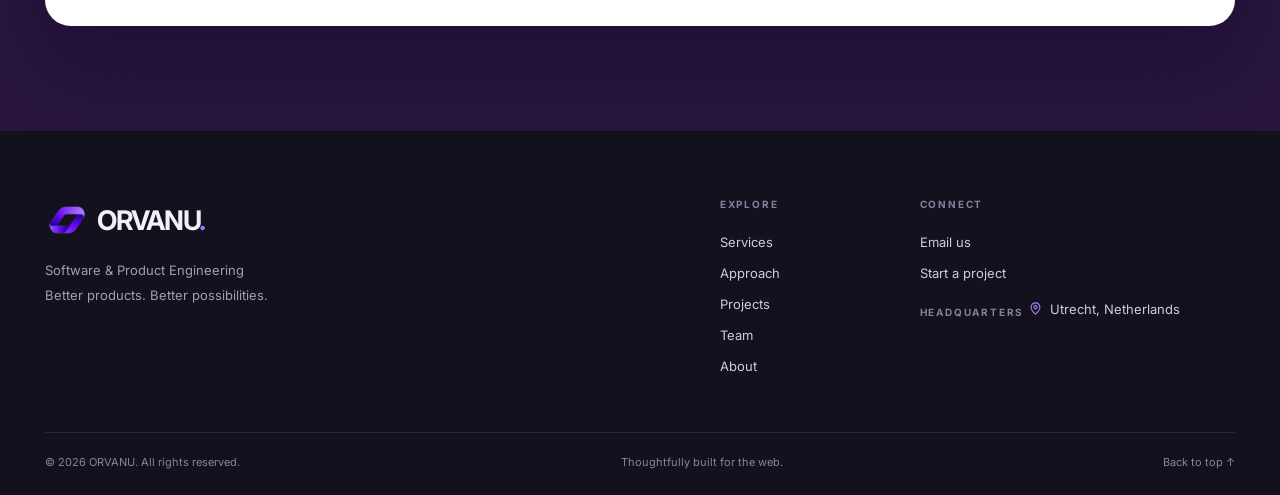
==== commit a89b4927: "Revise Vitelize Health featured card" ====
--- a/public/index.html
+++ b/public/index.html
@@ -50,7 +50,7 @@
       <nav id="site-nav" class="site-nav" aria-label="Main navigation">
         <a href="#services">Services</a>
         <a href="#approach">Approach</a>
-        <a href="#work">Experience</a>
+        <a href="#work">Projects</a>
         <a href="#team">Team</a>
         <a href="#about">About</a>
         <a class="nav-cta" href="#contact">Let's talk
@@ -426,16 +426,20 @@
               <span class="exp-illustration-note">Concept reference — not a Vitelize screenshot</span>
             </div>
             <div class="exp-body">
-              <span class="exp-sector">Healthcare · Digital experience</span>
+              <span class="exp-sector">HealthTech · United States</span>
               <span class="exp-draft-badge">Draft · public-site reference</span>
-              <h3>Vitelize Health — Digital Healthcare Experience</h3>
-              <p class="exp-subtitle">Making integrated healthcare easier to discover and navigate.</p>
+              <h3>Vitelize Health — Digital Healthcare Platform</h3>
               <div class="exp-description">
-                <p>A digital health experience for Vitelize Health, connecting physician-guided metabolic care, personalized training, nutrition programs, and provider partnerships through a clear, user-friendly online journey.</p>
-                <p>The website helps prospective members understand available programs, explore participating locations, and connect with the appropriate care or partnership team.</p>
+                <p>A U.S.-based digital health experience connecting physician-guided metabolic care, personalized fitness, and nutrition services. The platform helps users explore health programs, discover participating locations, and connect with healthcare and wellness partners.</p>
+              </div>
+              <div class="exp-stats" aria-label="Published Vitelize partner-network facts">
+                <div><strong>USA</strong> <span>Market</span></div>
+                <div><strong>9</strong> <span>Partner Locations</span></div>
+                <div><strong>2</strong> <span>U.S. States</span></div>
+                <a href="https://www.vitelizehealth.com/partner-network/" target="_blank" rel="noopener noreferrer">Partner network source ↗</a>
               </div>
               <div class="service-tags">
-                <span>HealthTech</span><span>Healthcare Web Experience</span><span>Patient Journeys</span><span>Partner Discovery</span><span>B2B &amp; B2C</span><span>UX &amp; Web Development</span>
+                <span>HealthTech</span><span>Digital Healthcare</span><span>Partner Discovery</span><span>Web Platform</span>
               </div>
               <a class="button exp-link" href="https://www.vitelizehealth.com/" target="_blank" rel="noopener noreferrer">View Live Website
                 <svg viewBox="0 0 24 24" aria-hidden="true"><path d="M5 12h14m-6-6 6 6-6 6" /></svg>
@@ -719,7 +723,7 @@
           <b>EXPLORE</b>
           <a href="#services">Services</a>
           <a href="#approach">Approach</a>
-          <a href="#work">Experience</a>
+          <a href="#work">Projects</a>
           <a href="#team">Team</a>
           <a href="#about">About</a>
         </div>
--- a/public/styles.css
+++ b/public/styles.css
@@ -46,6 +46,12 @@
 .experience-feature .exp-body{padding:28px 30px}
 .experience-feature .exp-subtitle{font-size:15px;font-weight:650;color:#50485c;margin:12px 0 10px}
 .experience-feature .exp-description p{font-size:14px;color:#6e6878;line-height:1.7;margin:0 0 10px}
+.exp-stats{display:flex;flex-wrap:wrap;gap:10px;align-items:stretch;margin-top:14px;padding:12px 0;border-top:1px solid #e8e3ef;border-bottom:1px solid #e8e3ef}
+.exp-stats>div{flex:1 1 0;min-width:88px}
+.exp-stats strong{display:block;font-size:21px;font-weight:800;letter-spacing:-.8px;color:#581acc;line-height:1.1}
+.exp-stats span{display:block;margin-top:3px;font-size:9px;font-weight:750;letter-spacing:.06em;text-transform:uppercase;color:#6e6878}
+.exp-stats a{flex-basis:100%;font-size:9px;color:#7f40e9;text-decoration:none;margin-top:2px}
+.exp-stats a:hover{text-decoration:underline}
 .experience-feature .service-tags{margin-top:auto;padding-top:12px}
 .experience-feature .exp-link{margin-top:18px;align-self:flex-start;background:#581acc;color:#fff;border:1px solid #581acc}
 .experience-feature .exp-link:hover{background:#7e37ef;border-color:#7e37ef}
@@ -53,7 +59,7 @@
 .exp-illustration-note{position:relative;display:block;margin-top:8px;font-size:9px;letter-spacing:.06em;color:#655f72}
 @media(max-width:900px){.experience-grid{grid-template-columns:1fr}.experience-feature{grid-template-columns:1fr}.experience-cta{flex-direction:column;align-items:flex-start;gap:16px;padding:24px}}
 @media(max-width:790px){.experience-cta h3{font-size:18px}}
-@media(max-width:480px){.experience-feature .exp-body{padding:22px 20px 24px}.experience-feature .exp-visual{padding:14px 14px 0}.experience-feature .exp-subtitle{font-size:14px}}
+@media(max-width:480px){.experience-feature .exp-body{padding:22px 20px 24px}.experience-feature .exp-visual{padding:14px 14px 0}.experience-feature .exp-subtitle{font-size:14px}.exp-stats{gap:8px;margin-top:12px;padding:10px 0}.exp-stats strong{font-size:18px}}
 
 /* ---- Meet the team ---- */
 .team{background:#faf9fc;border-block:1px solid #f1edf7}
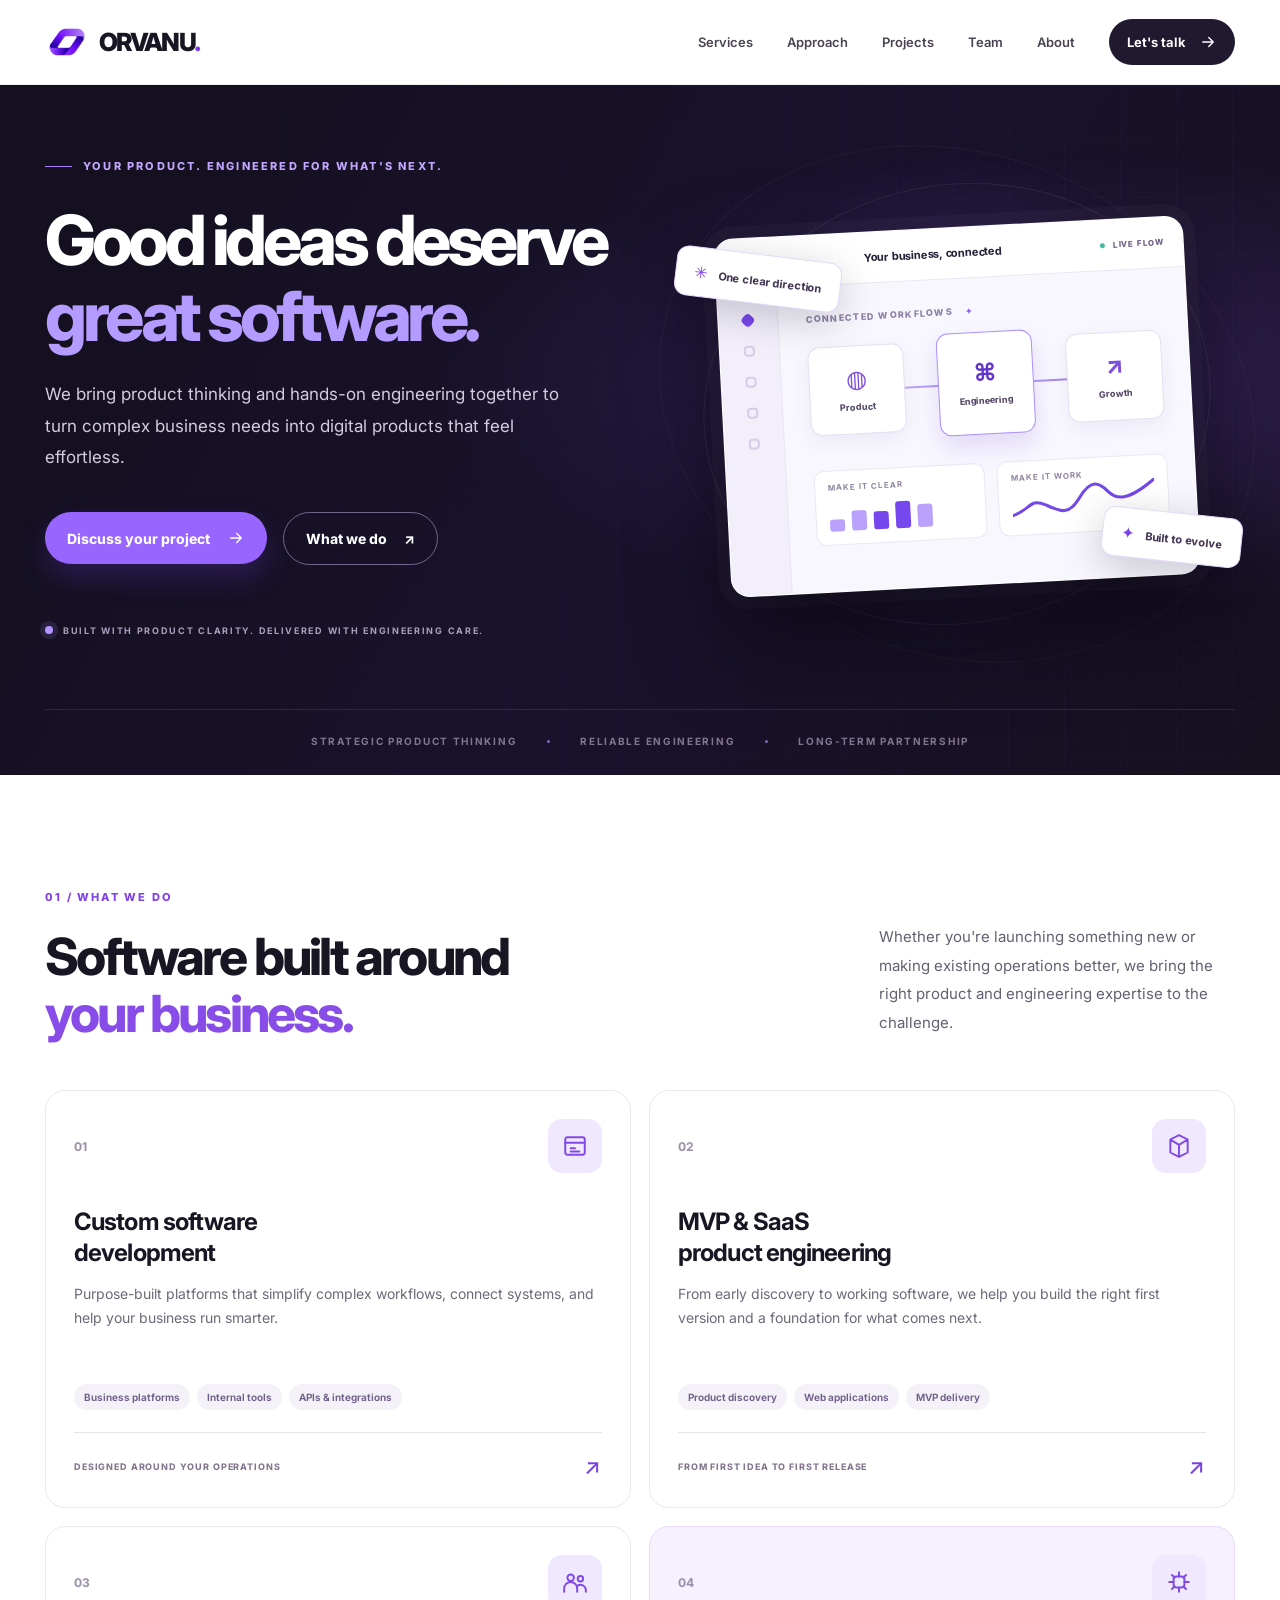
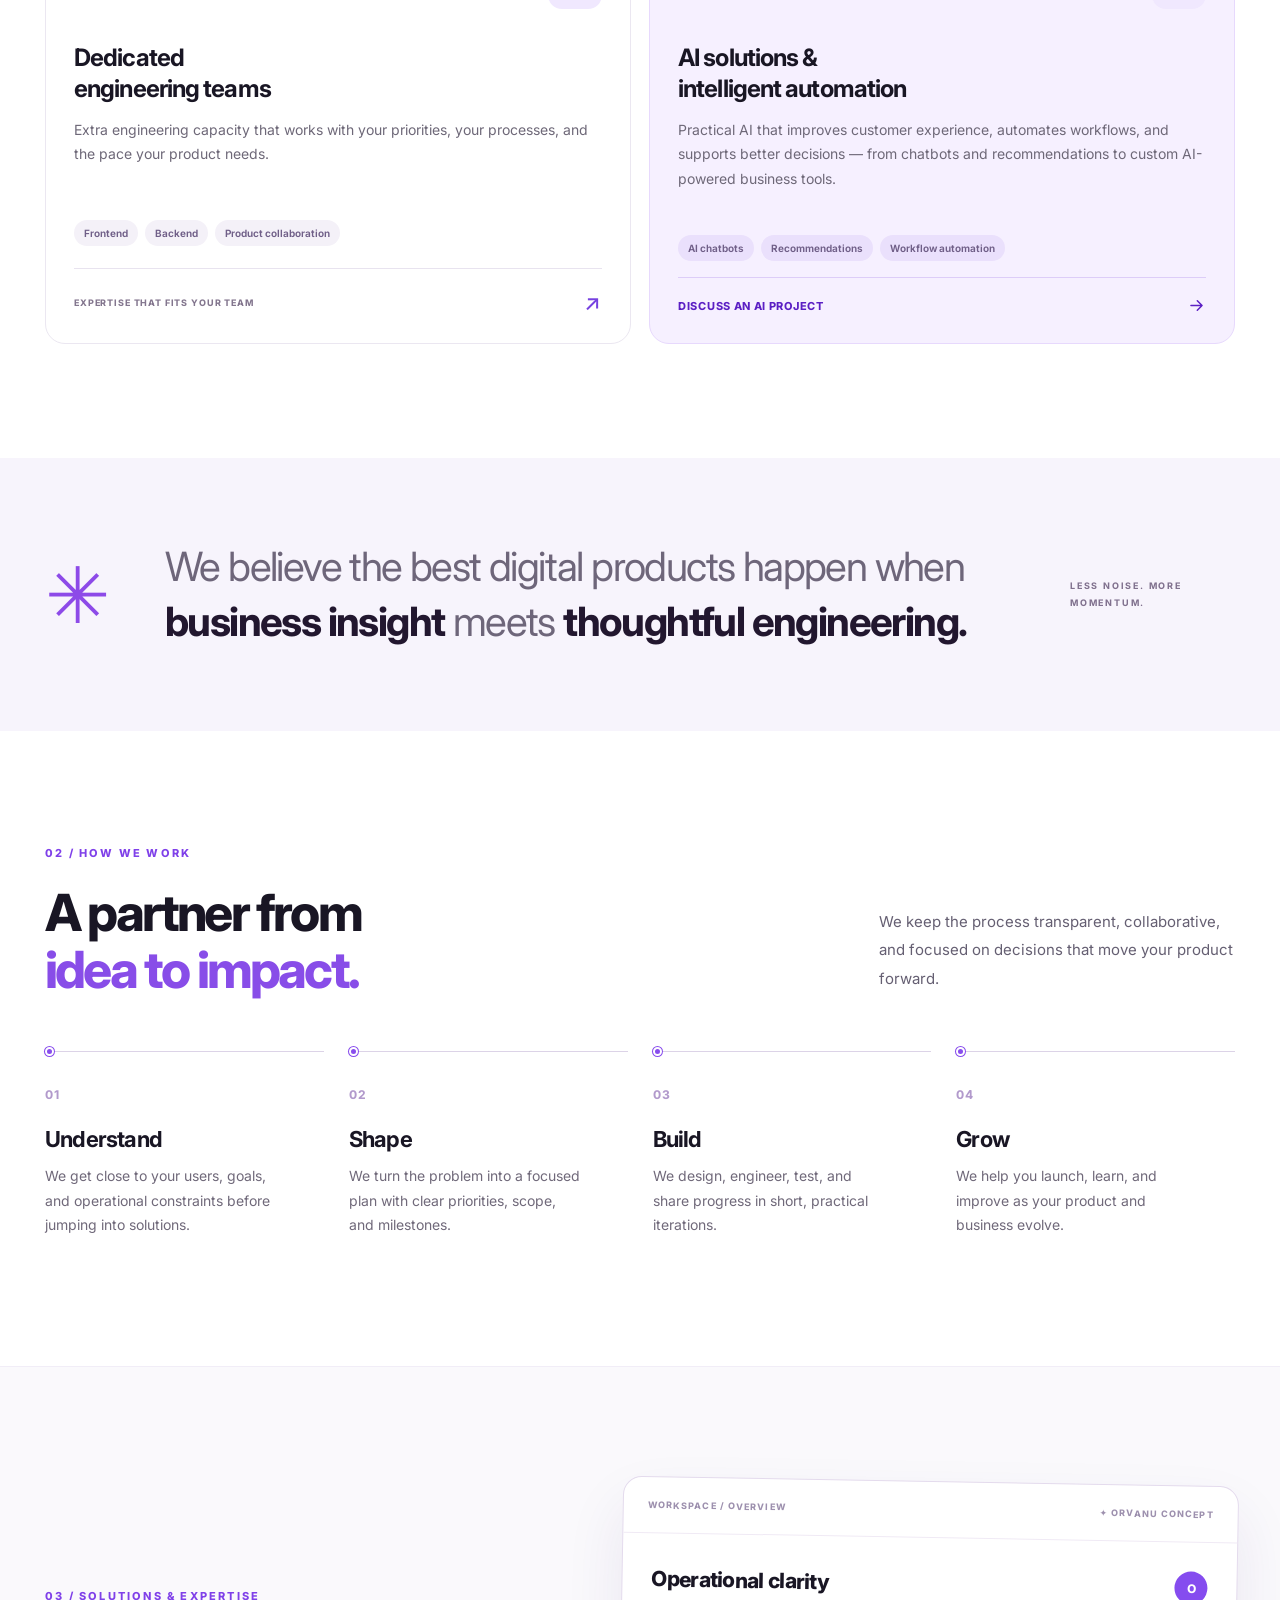
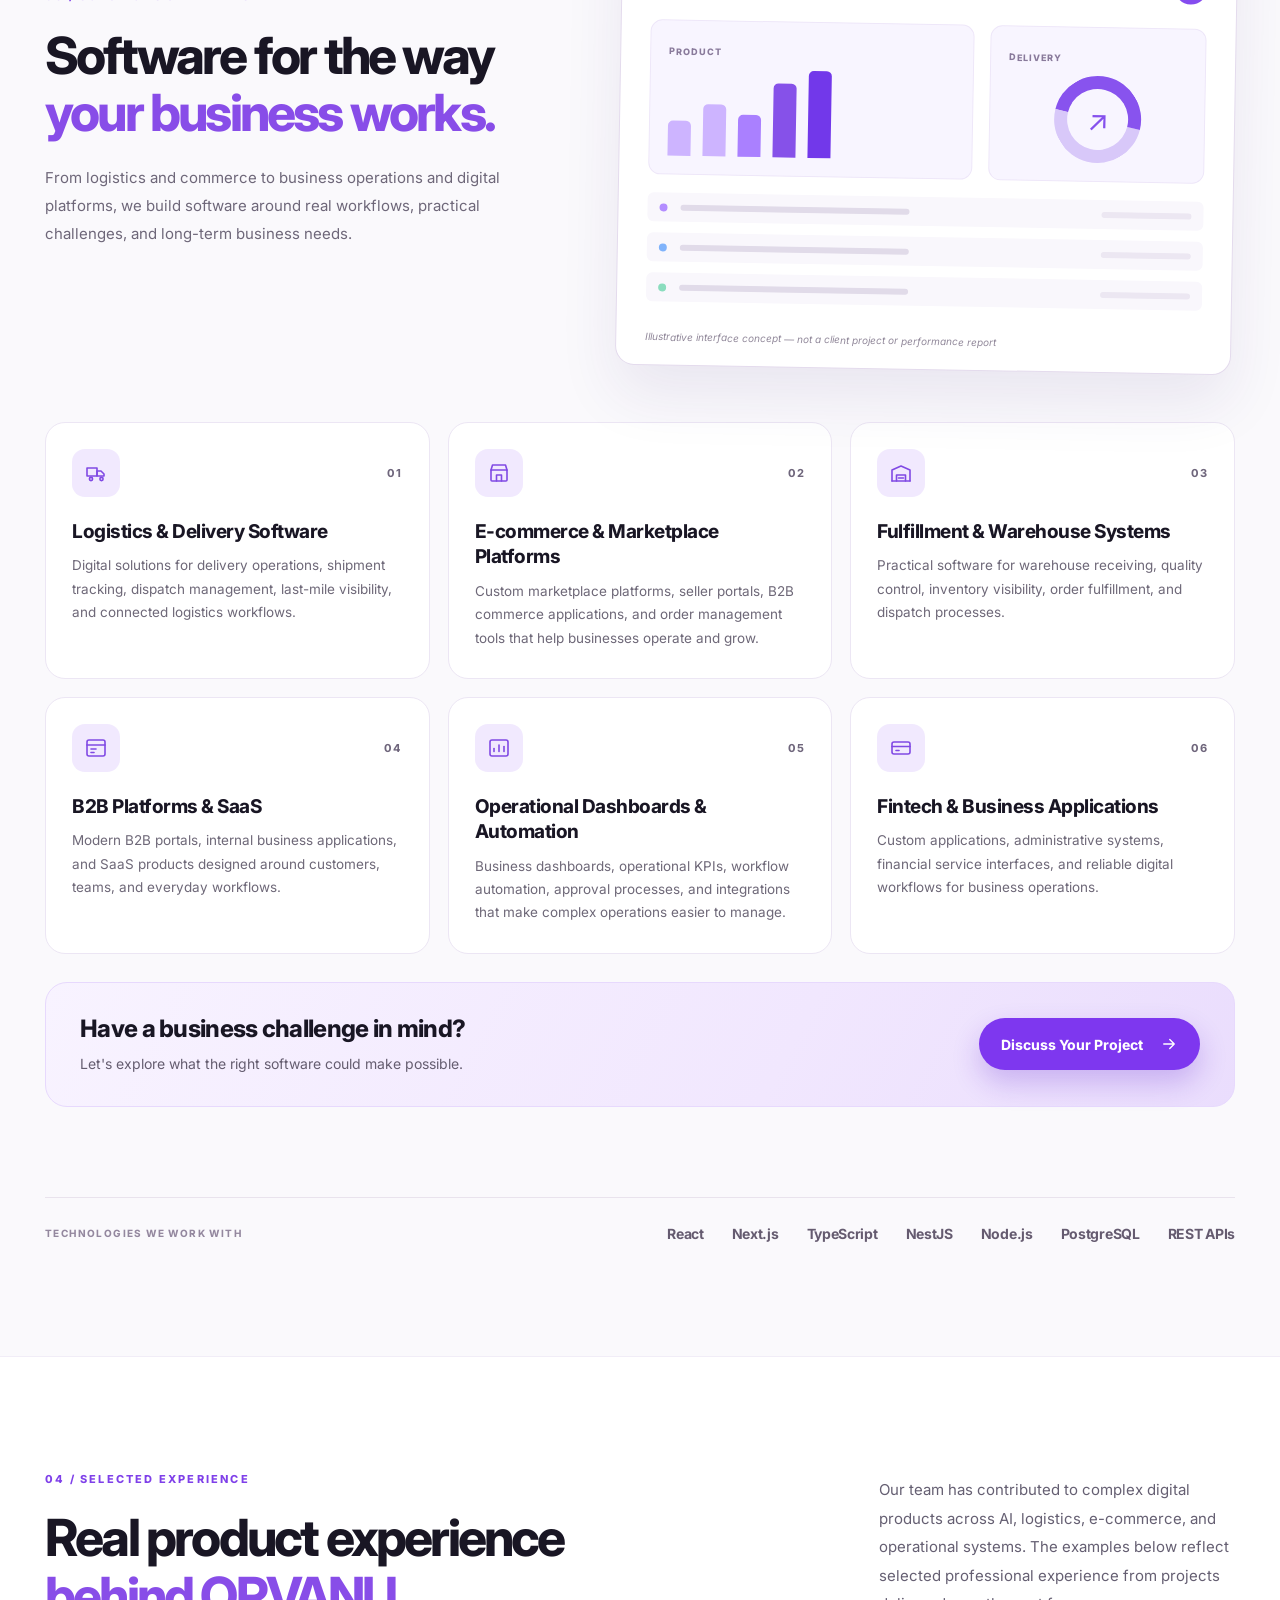
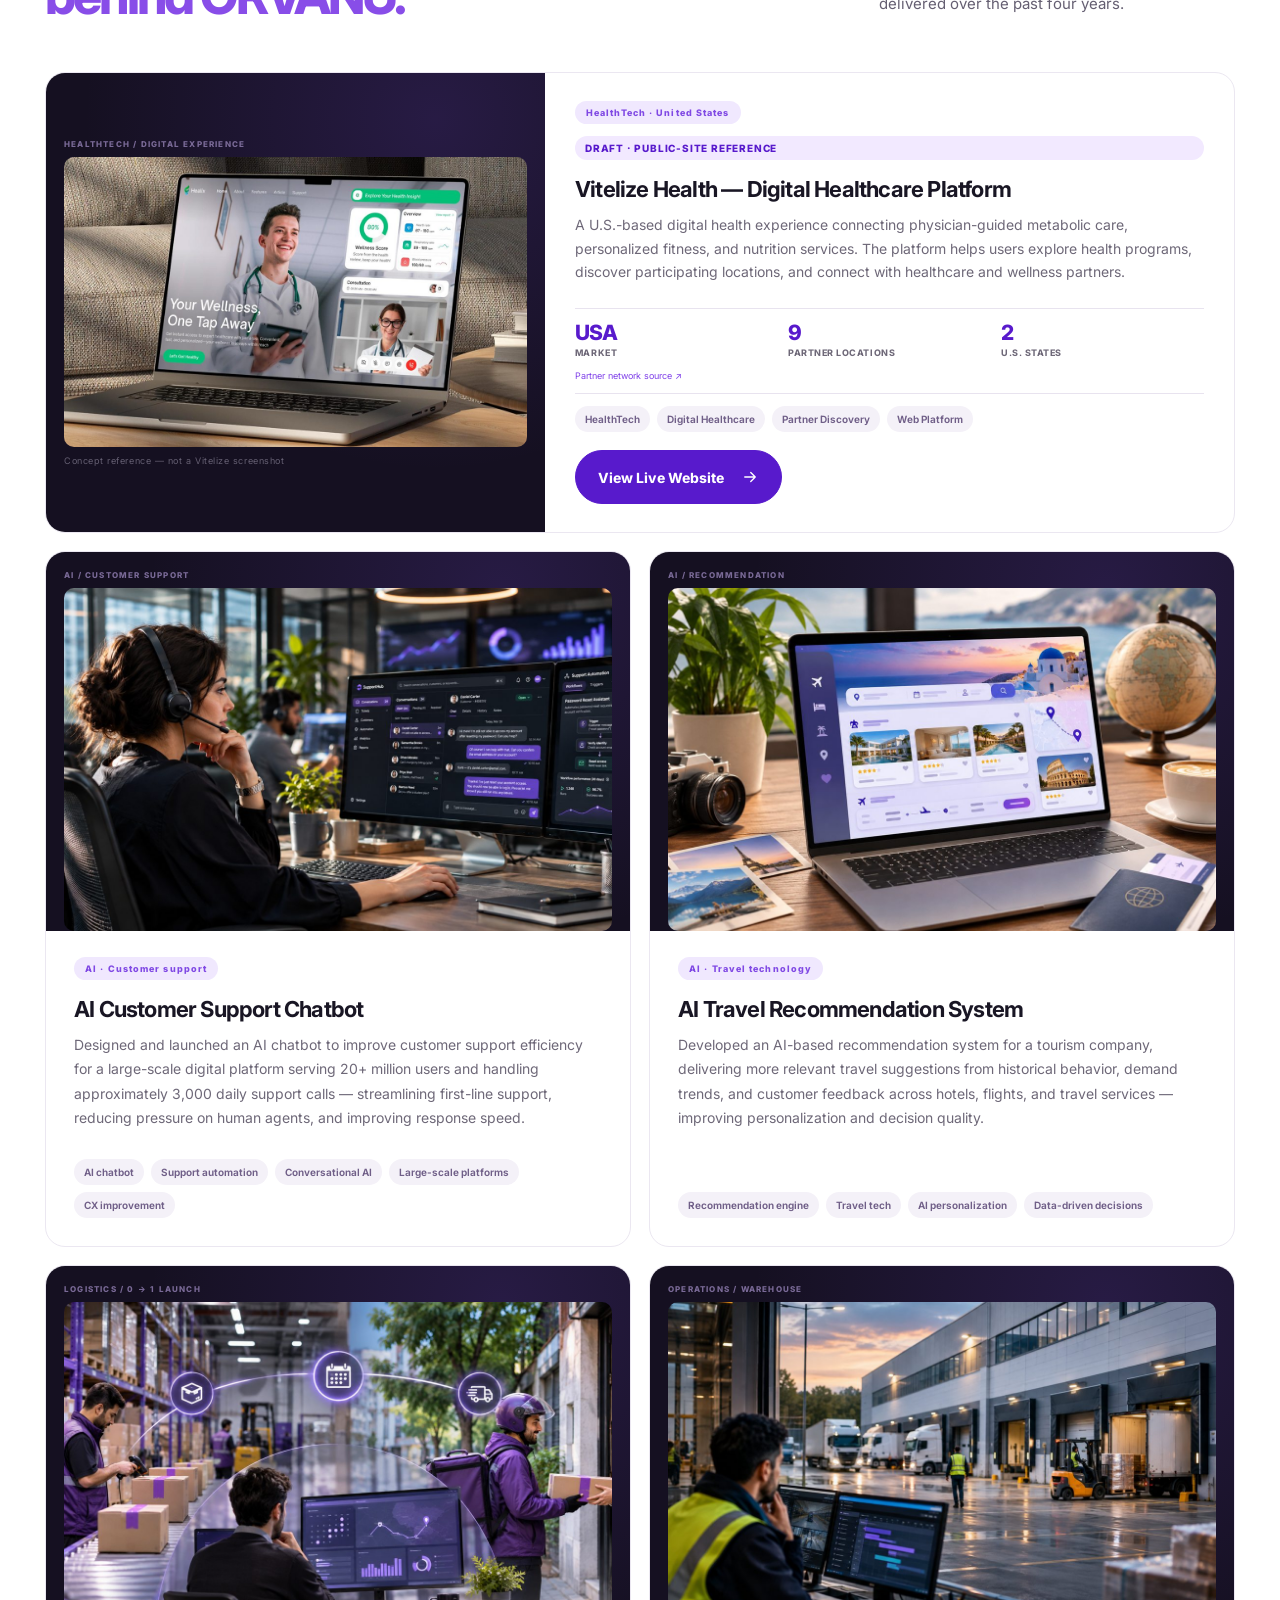
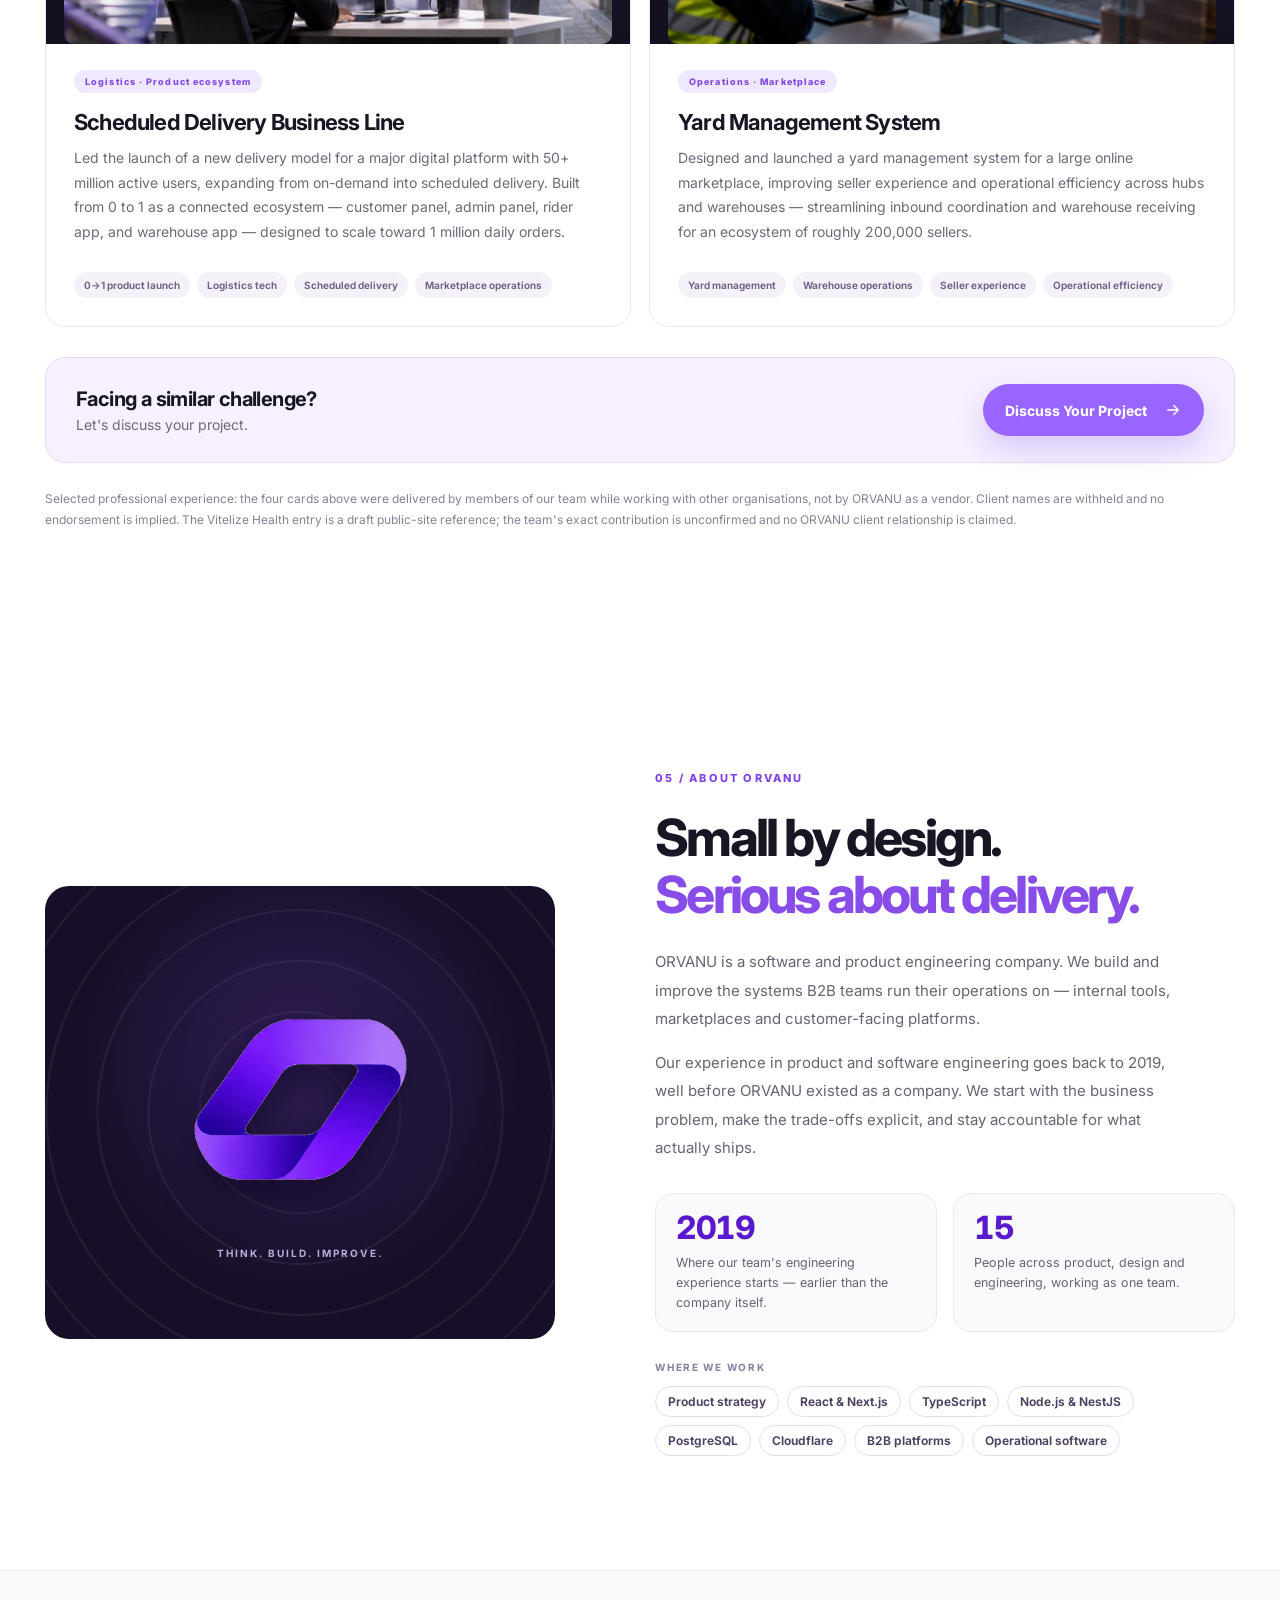
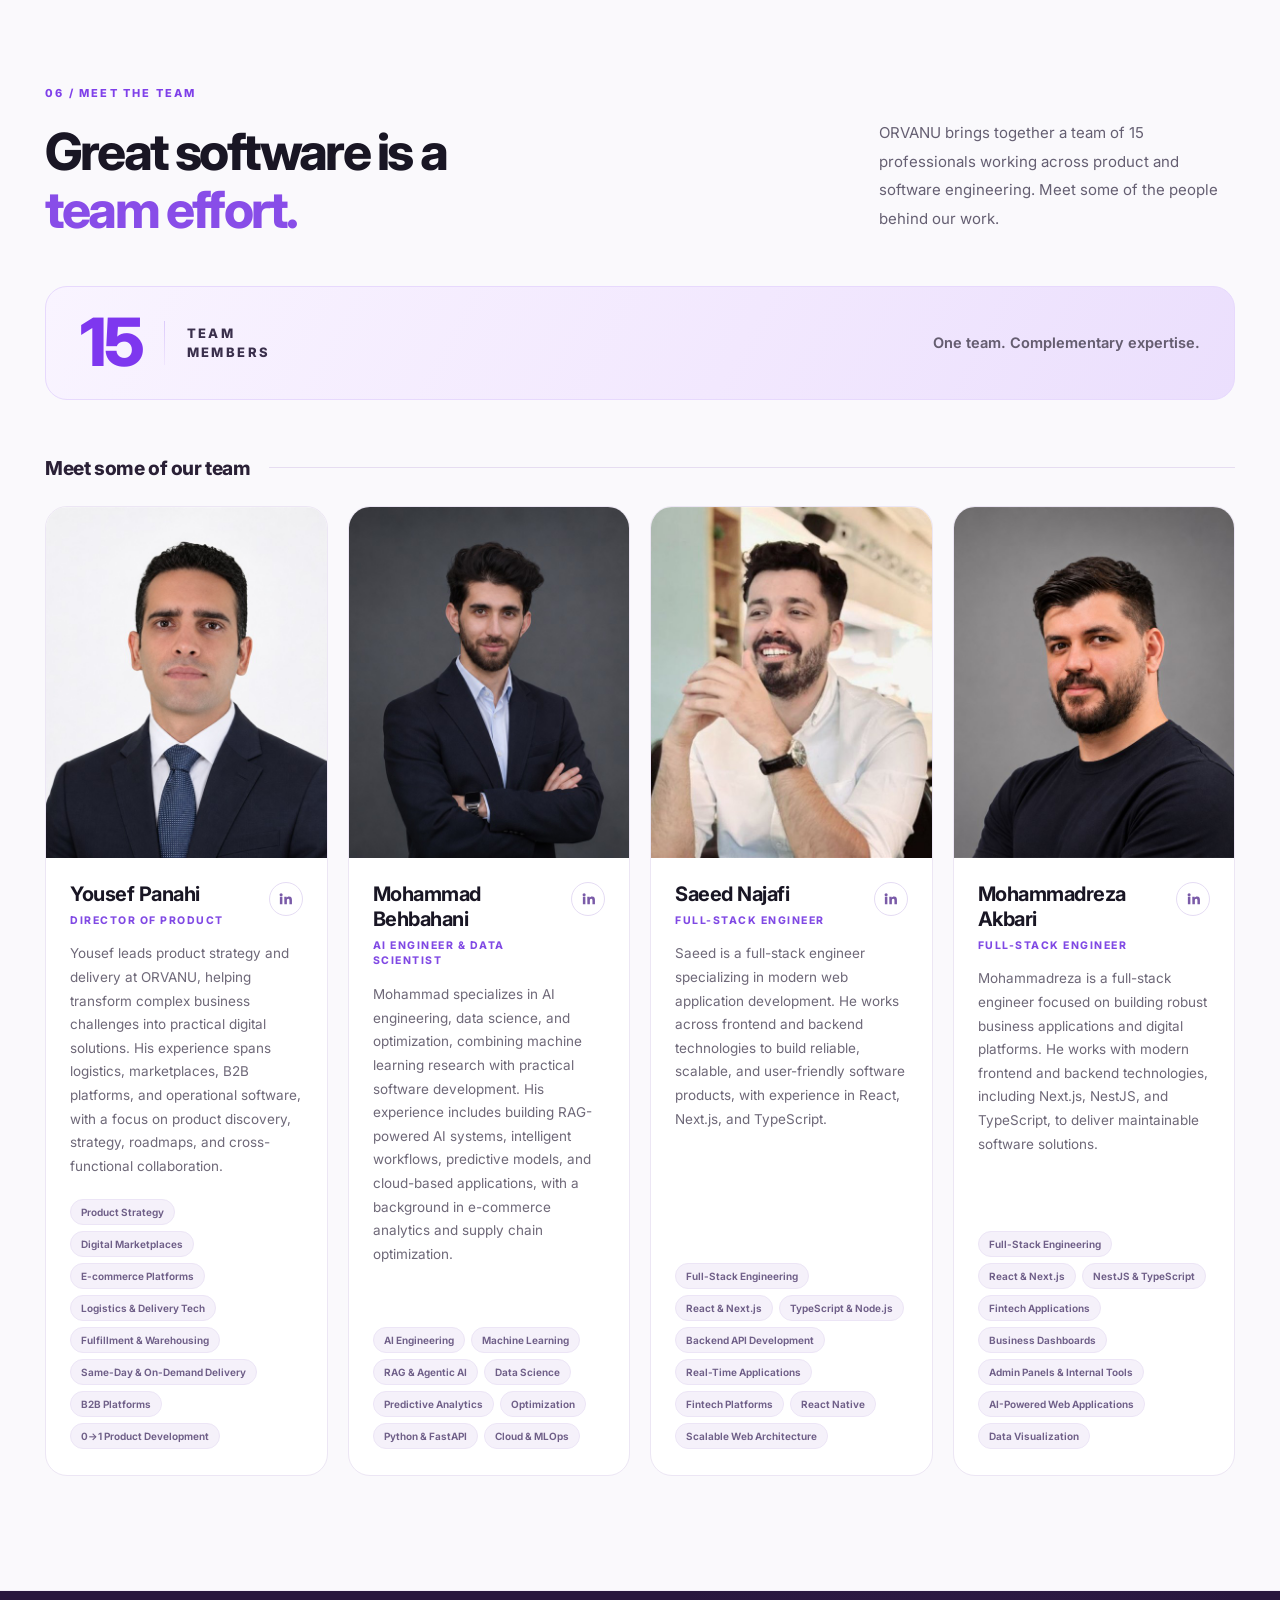
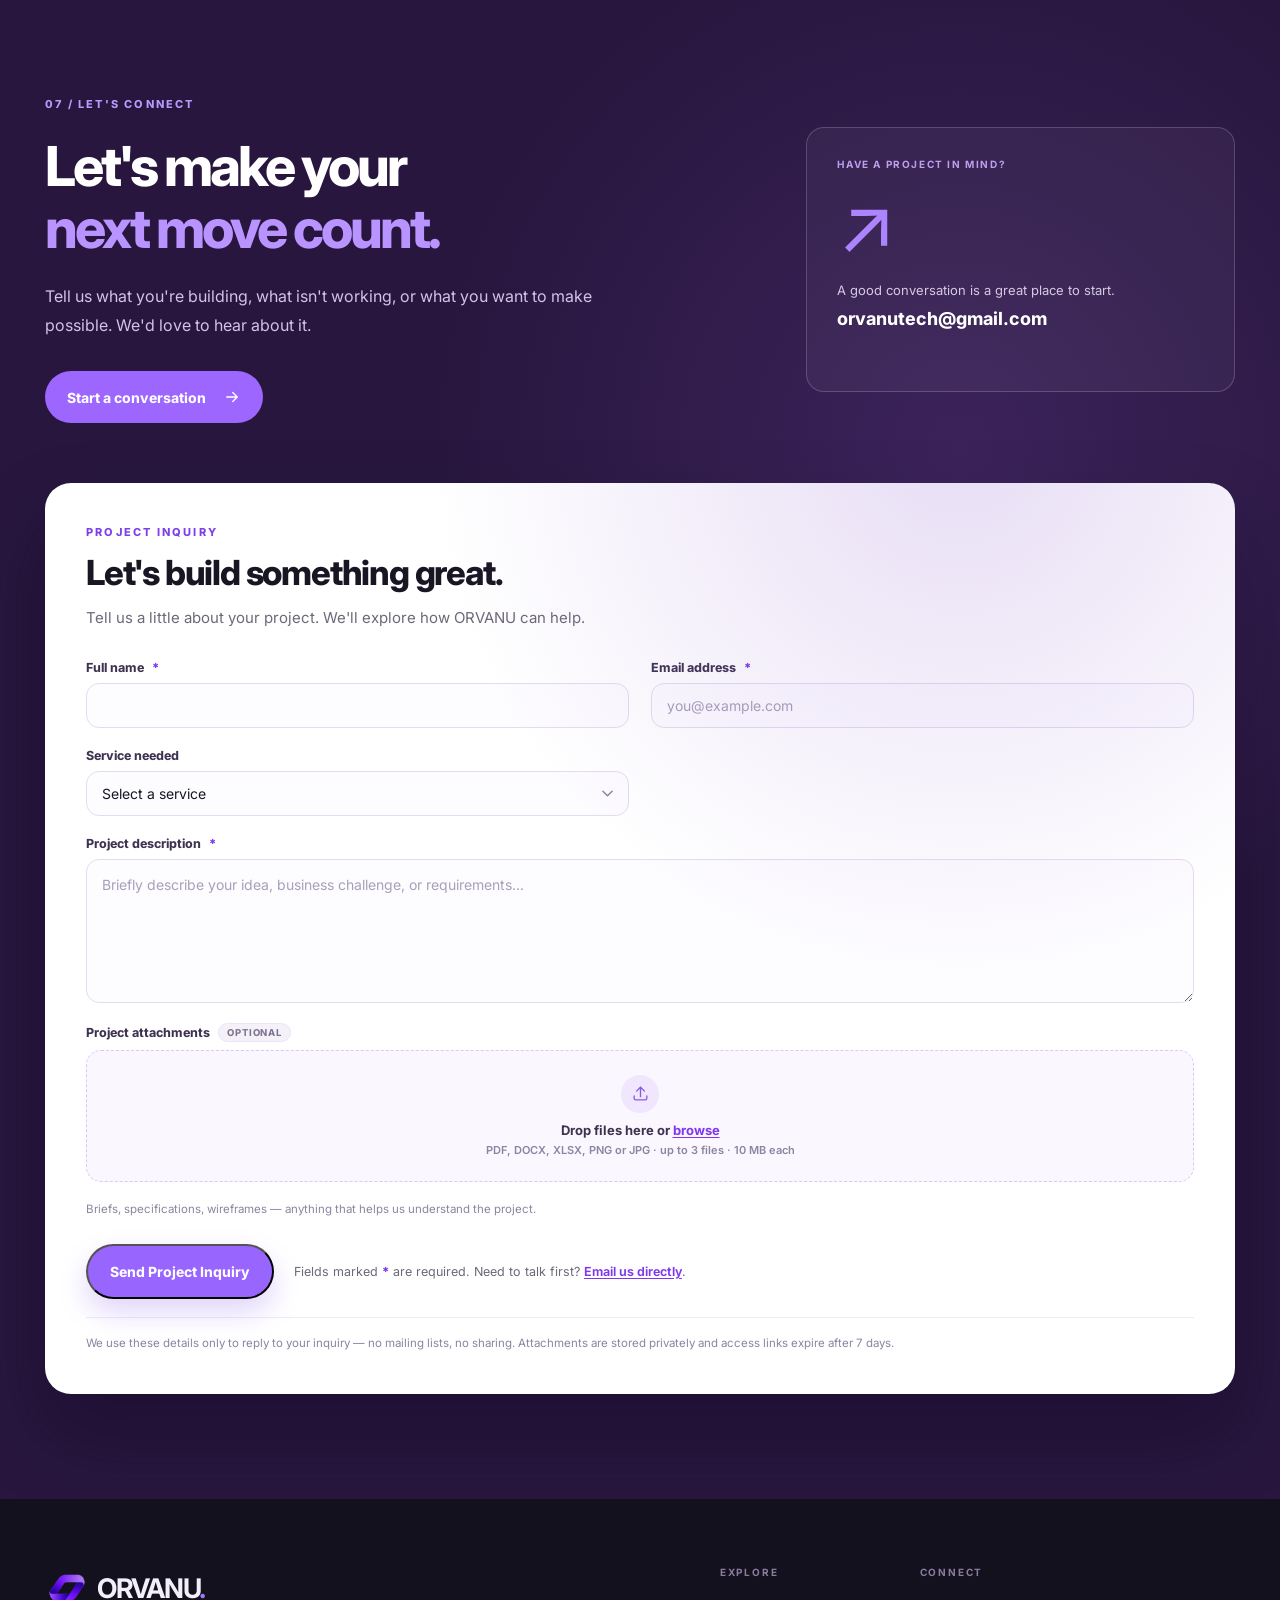
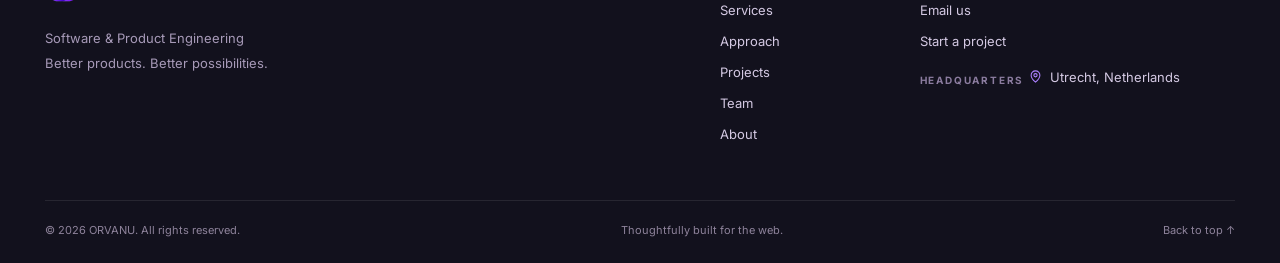
==== commit d955276b: "Simplify inquiry form and replace team photo" ====
--- a/public/index.html
+++ b/public/index.html
@@ -624,16 +624,6 @@
                 <p class="field-error" id="f-email-error" role="alert" hidden></p>
               </div>
               <div class="field">
-                <label for="f-phone">WhatsApp number <span class="opt">Optional</span></label>
-                <input id="f-phone" name="phone" type="tel" inputmode="tel" autocomplete="tel" placeholder="+31 6 12345678" aria-describedby="f-phone-help f-phone-error" />
-                <p class="field-help" id="f-phone-help">Include your country code.</p>
-                <p class="field-error" id="f-phone-error" role="alert" hidden></p>
-              </div>
-              <div class="field">
-                <label for="f-company">Company name <span class="opt">Optional</span></label>
-                <input id="f-company" name="company" type="text" autocomplete="organization" />
-              </div>
-              <div class="field">
                 <label for="f-service">Service needed</label>
                 <select id="f-service" name="service" aria-describedby="f-service-error">
                   <option value="">Select a service</option>
@@ -644,28 +634,6 @@
                 </select>
                 <p class="field-error" id="f-service-error" role="alert" hidden></p>
               </div>
-              <div class="field">
-                <label for="f-budget">Estimated project budget <span class="opt">Optional</span></label>
-                <select id="f-budget" name="budget" aria-describedby="f-budget-error">
-                  <option value="">Select budget range</option>
-                  <option>Under €5,000</option>
-                  <option>€5,000 – €15,000</option>
-                  <option>€15,000 – €50,000</option>
-                  <option>€50,000+</option>
-                </select>
-                <p class="field-error" id="f-budget-error" role="alert" hidden></p>
-              </div>
-              <div class="field field-wide">
-                <label for="f-timeline">Project timeline <span class="opt">Optional</span></label>
-                <select id="f-timeline" name="timeline" aria-describedby="f-timeline-error">
-                  <option value="">When would you like to launch?</option>
-                  <option>Within 1 month</option>
-                  <option>1–3 months</option>
-                  <option>3–6 months</option>
-                  <option>Flexible / Not sure yet</option>
-                </select>
-                <p class="field-error" id="f-timeline-error" role="alert" hidden></p>
-              </div>
               <div class="field field-wide">
                 <label for="f-description">Project description <span class="req" aria-hidden="true">*</span></label>
                 <textarea id="f-description" name="description" rows="5" required placeholder="Briefly describe your idea, business challenge, or requirements..." aria-describedby="f-description-error"></textarea>
@@ -695,7 +663,7 @@
               <button class="button button-primary inquiry-submit" id="inquiry-submit" type="submit">Send Project Inquiry</button>
               <p class="inquiry-hint">Fields marked <span class="req" aria-hidden="true">*</span> are required. Need to talk first? <a href="mailto:orvanutech@gmail.com">Email us directly</a>.</p>
             </div>
-            <p class="inquiry-privacy">We use these details only to reply to your inquiry — no mailing lists, no sharing. Attachments are stored privately and access links expire after 7 days. A WhatsApp number, if given, is used for this conversation only.</p>
+            <p class="inquiry-privacy">We use these details only to reply to your inquiry — no mailing lists, no sharing. Attachments are stored privately and access links expire after 7 days.</p>
             <div class="inquiry-status" id="inquiry-status" role="status" aria-live="polite" hidden></div>
           </form>
           <div class="inquiry-success" id="inquiry-success" hidden>
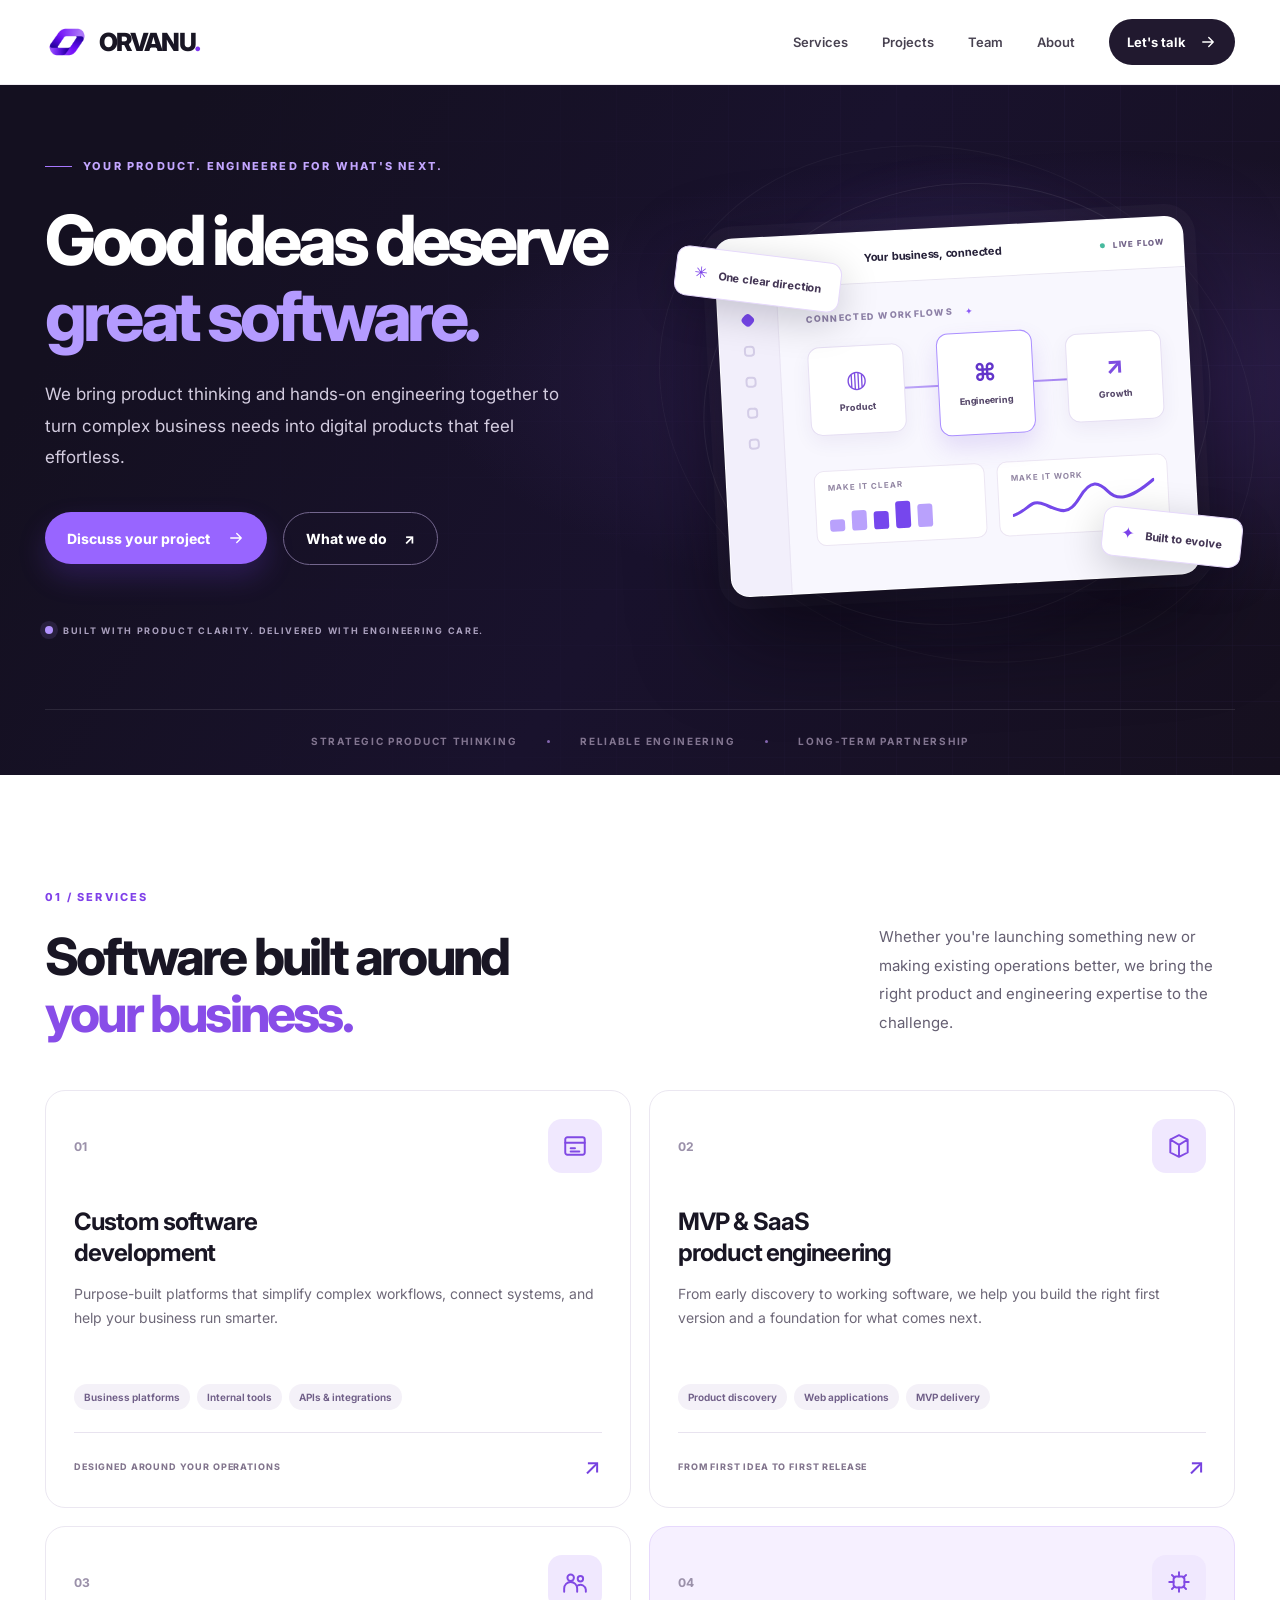
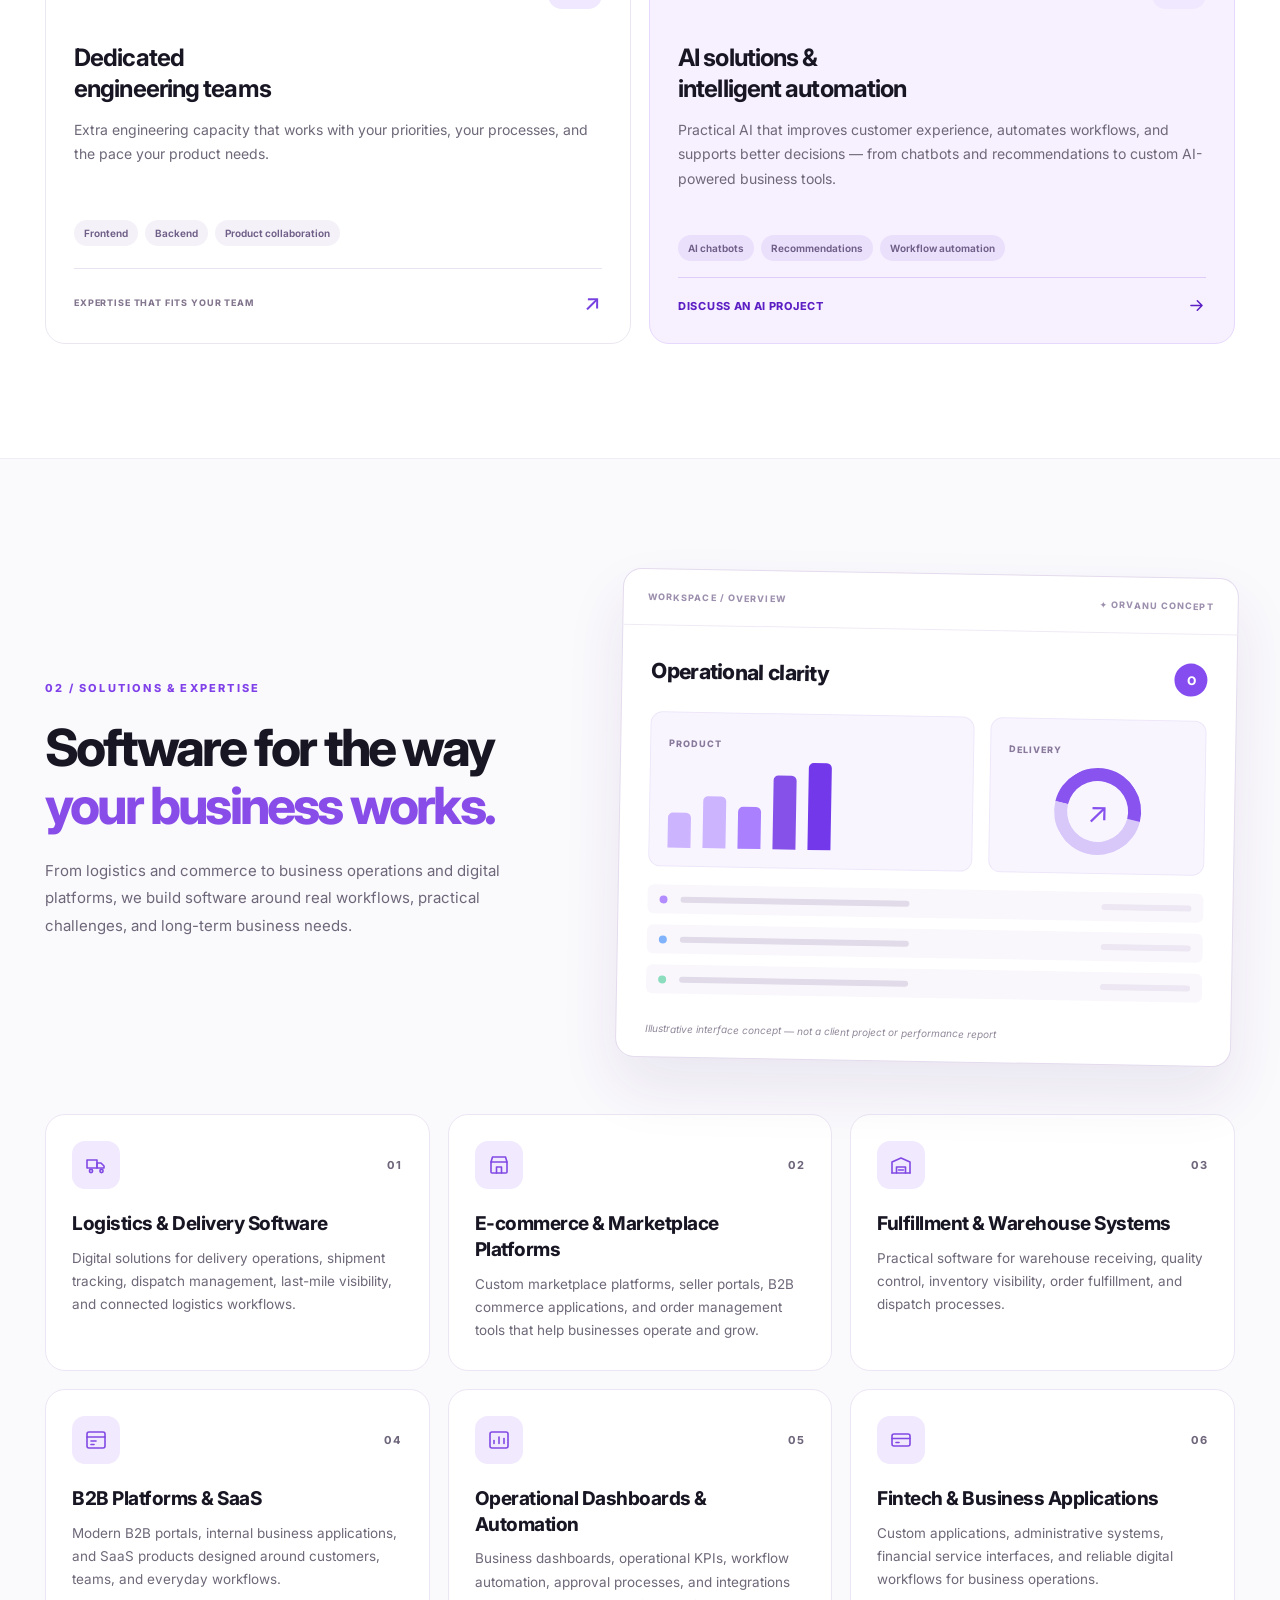
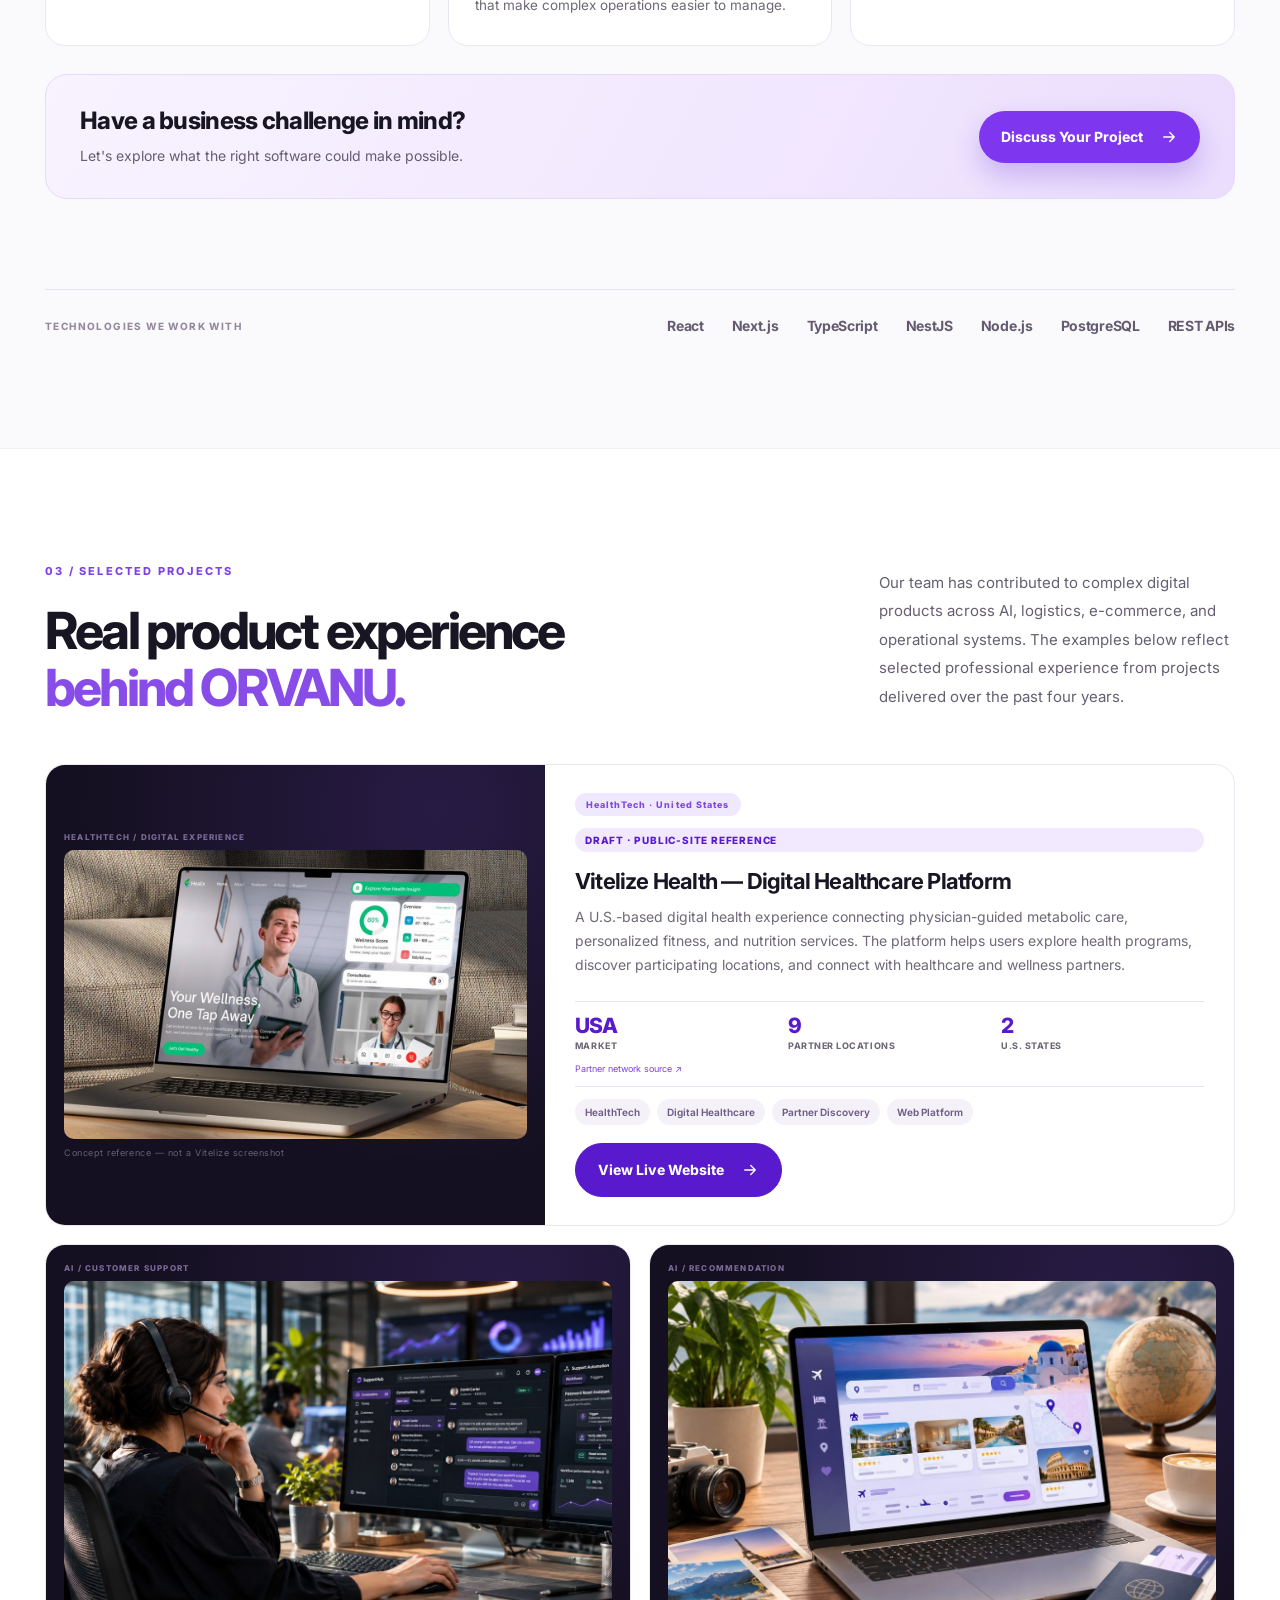
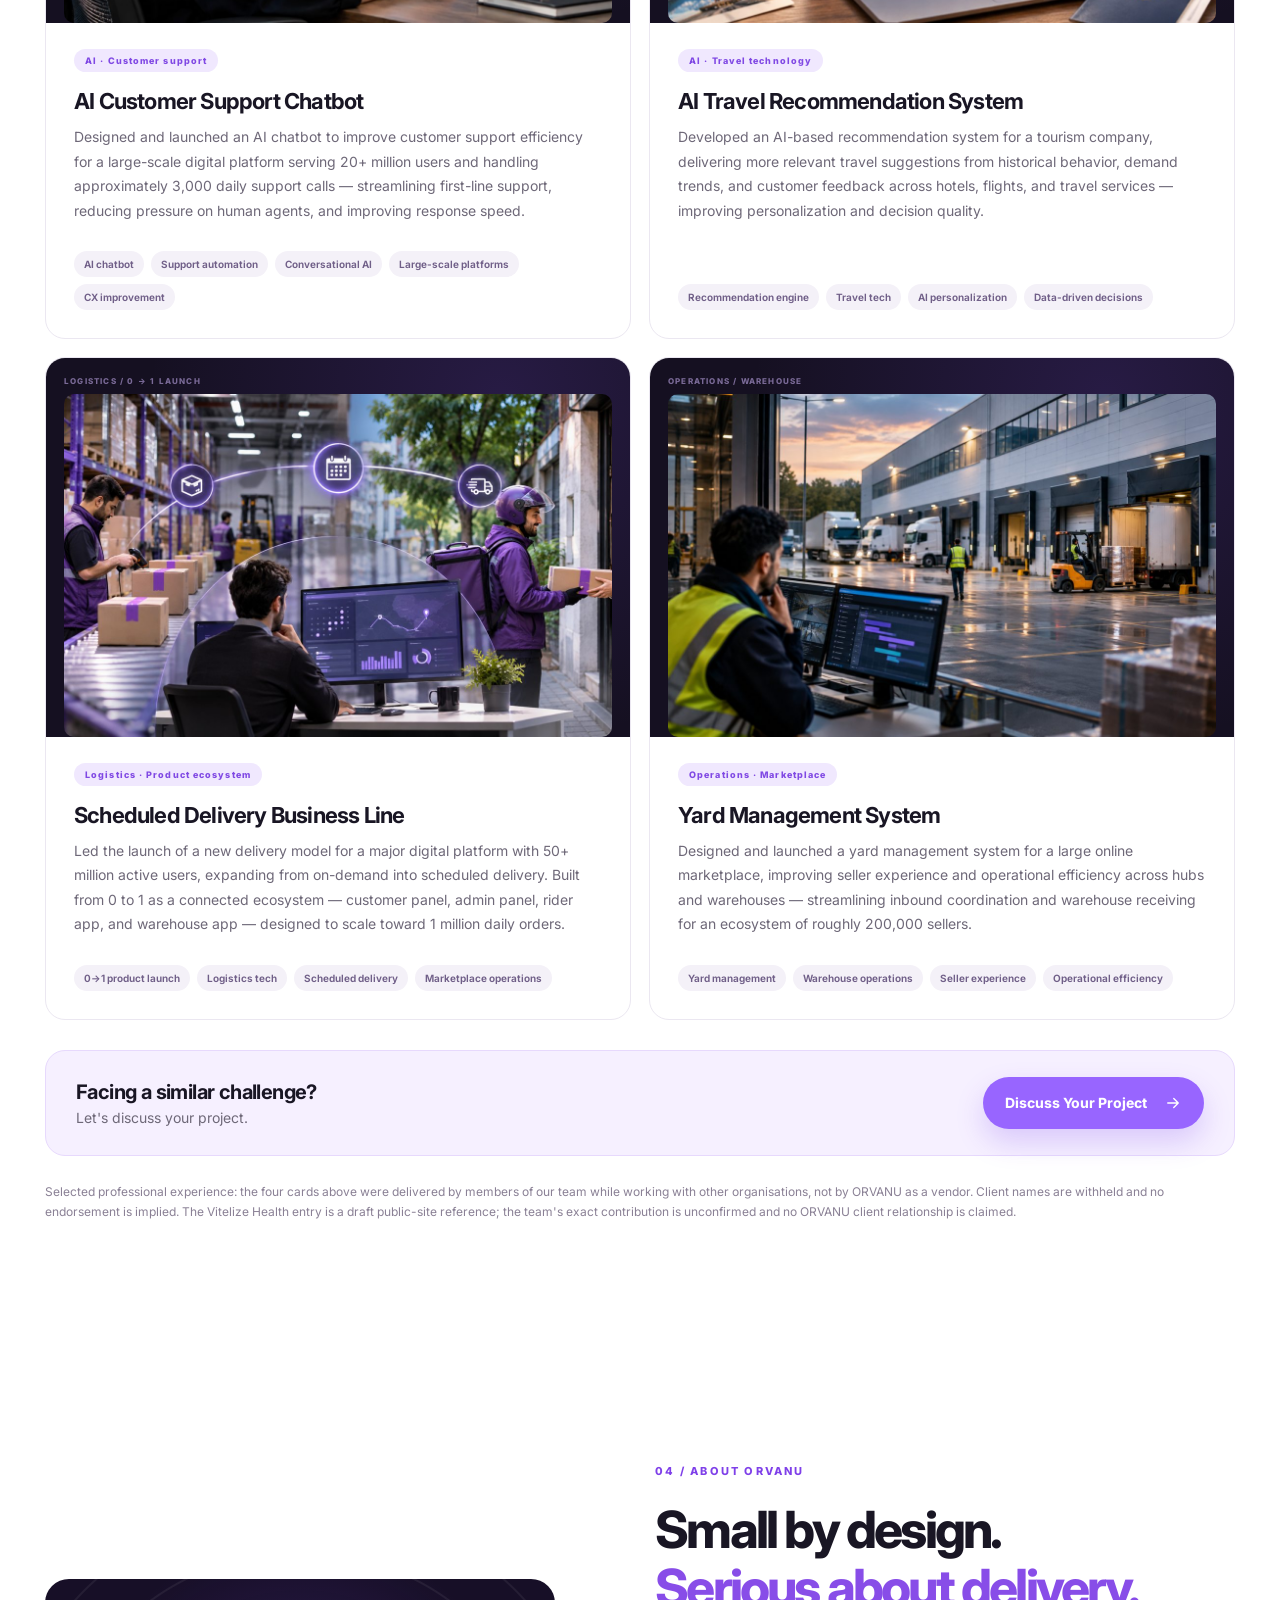
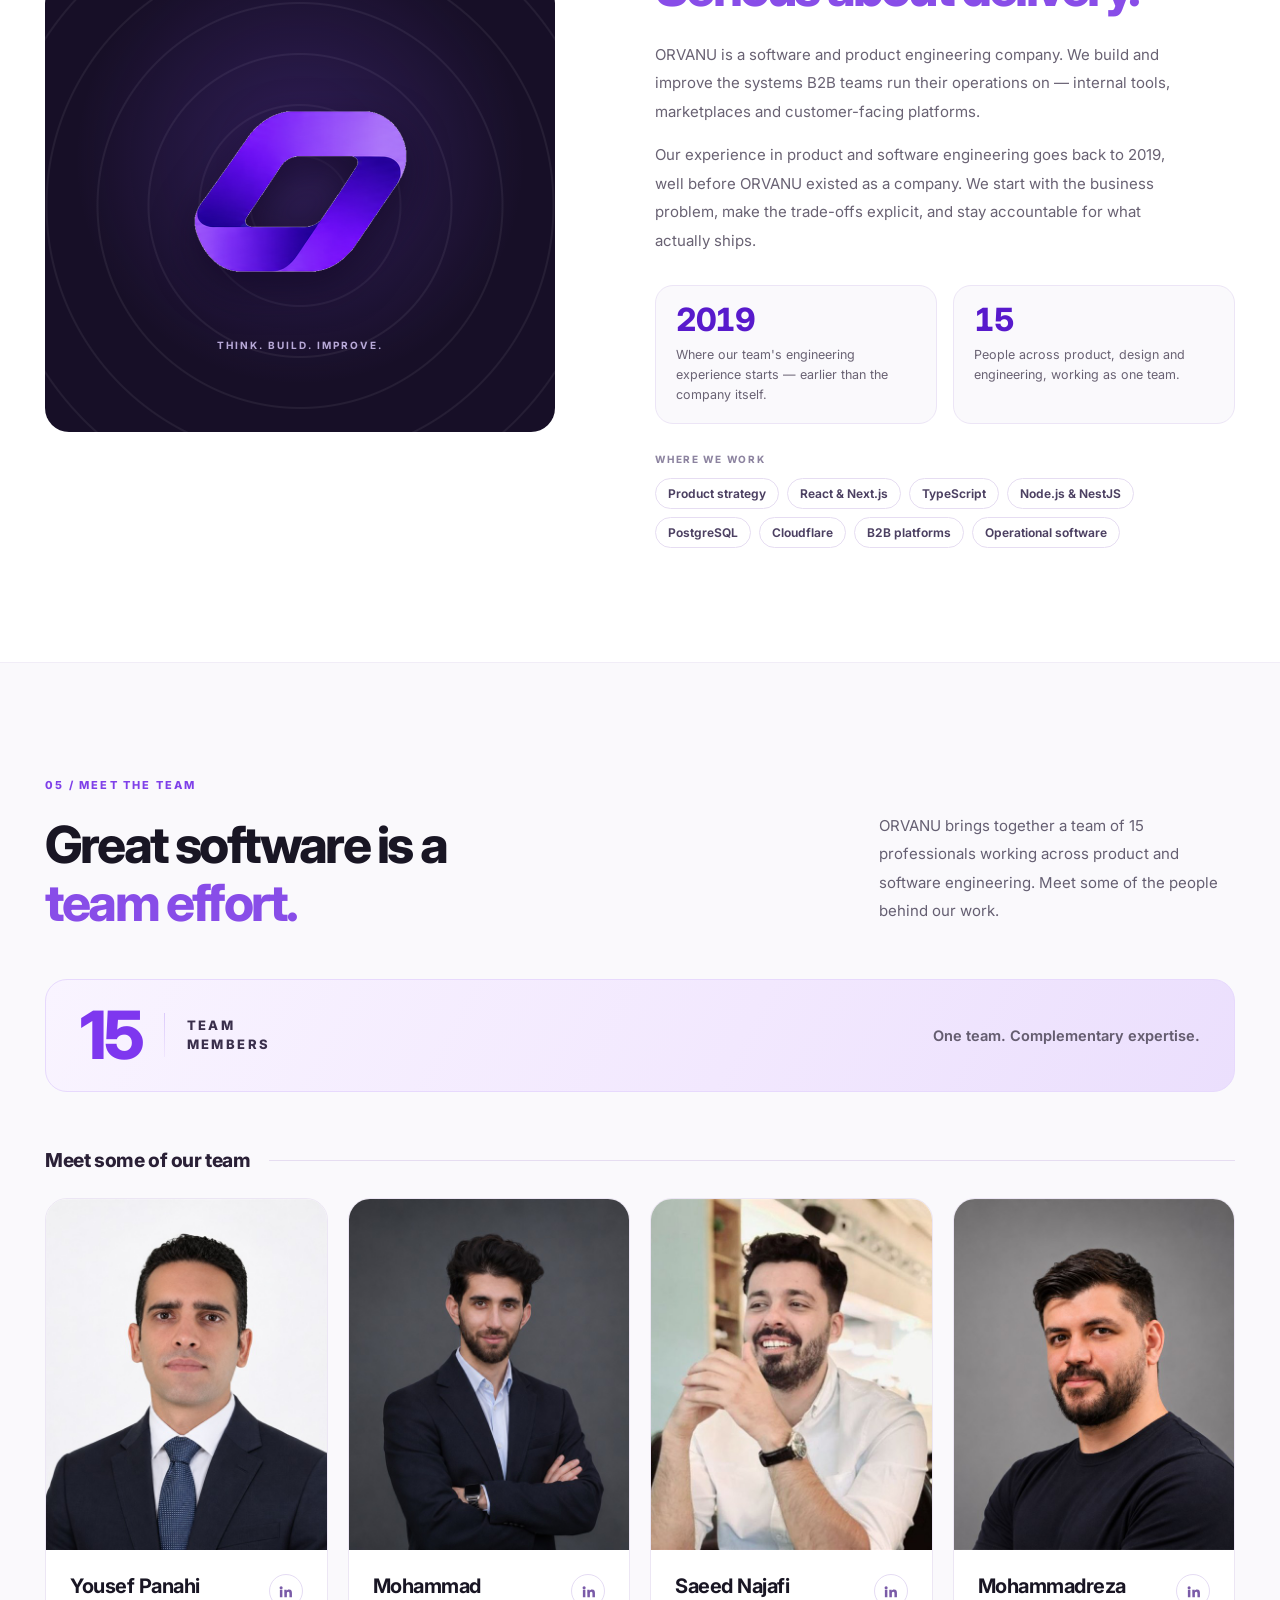
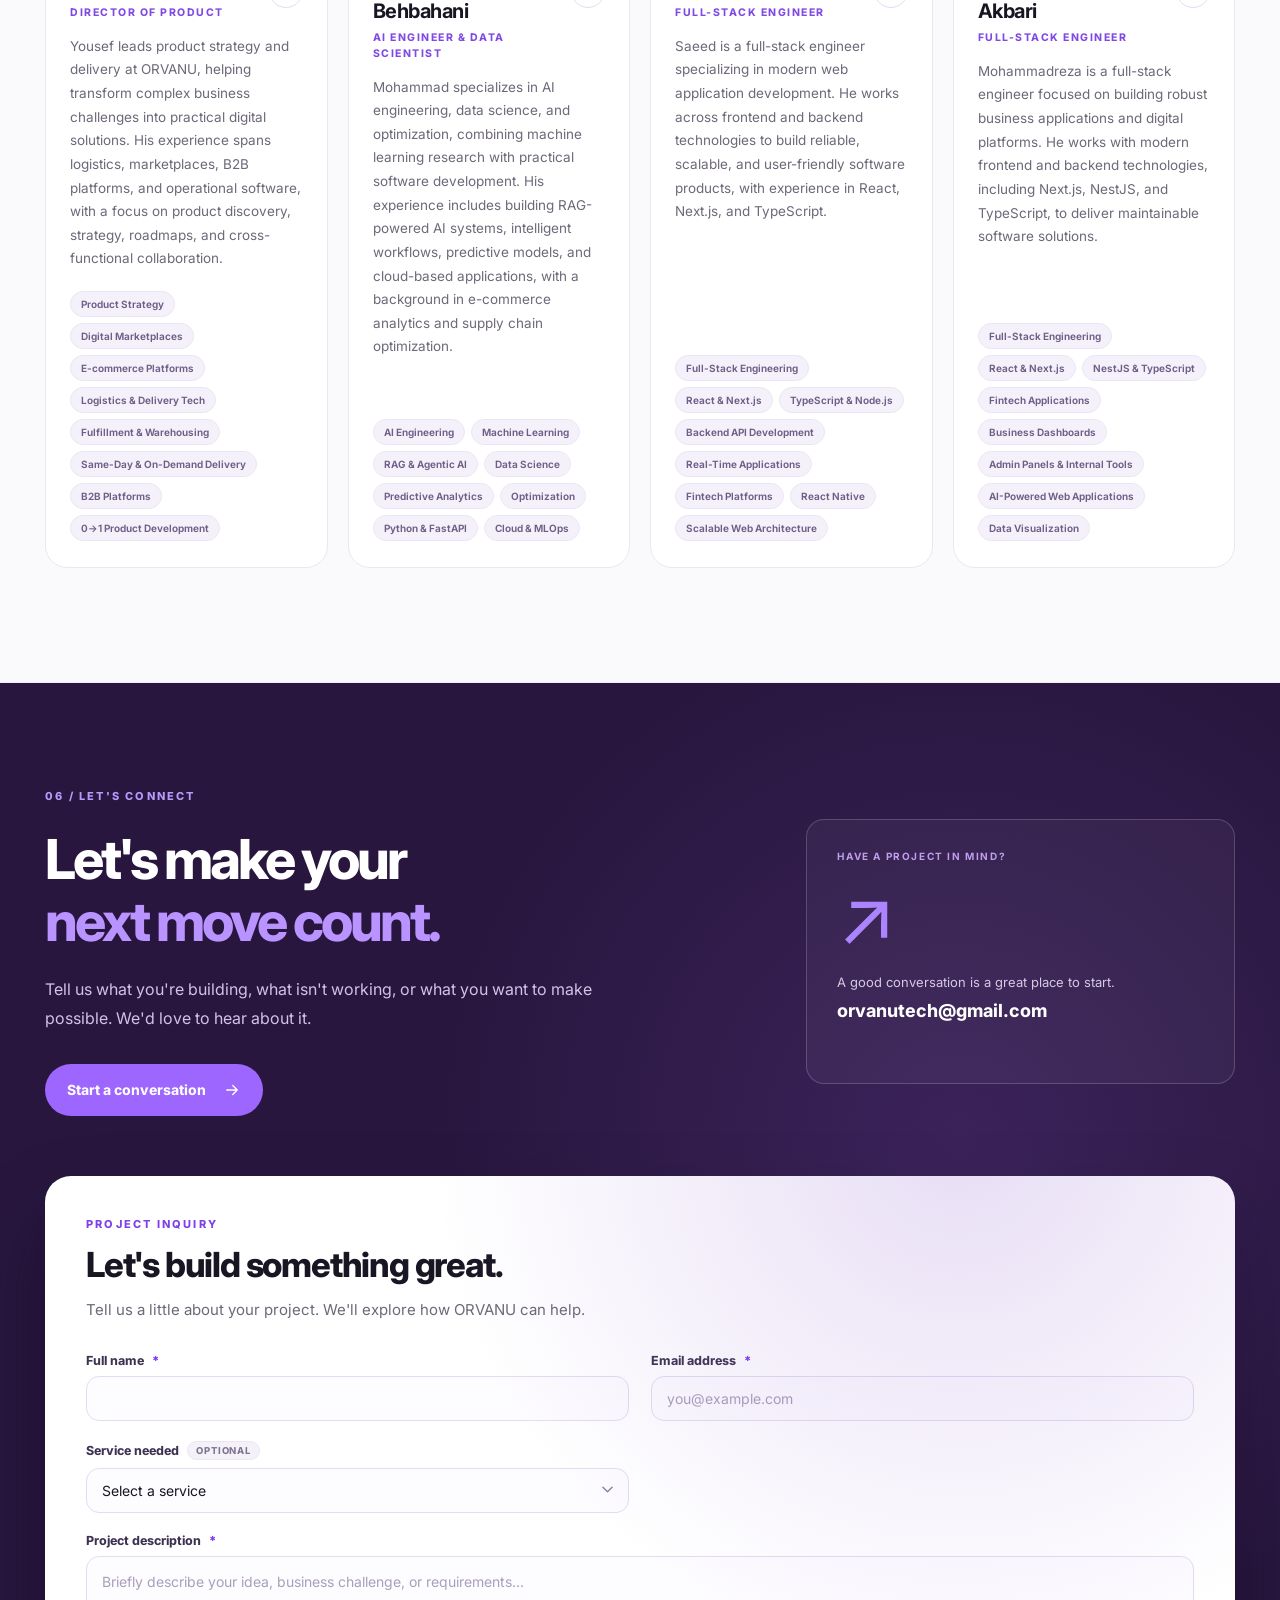
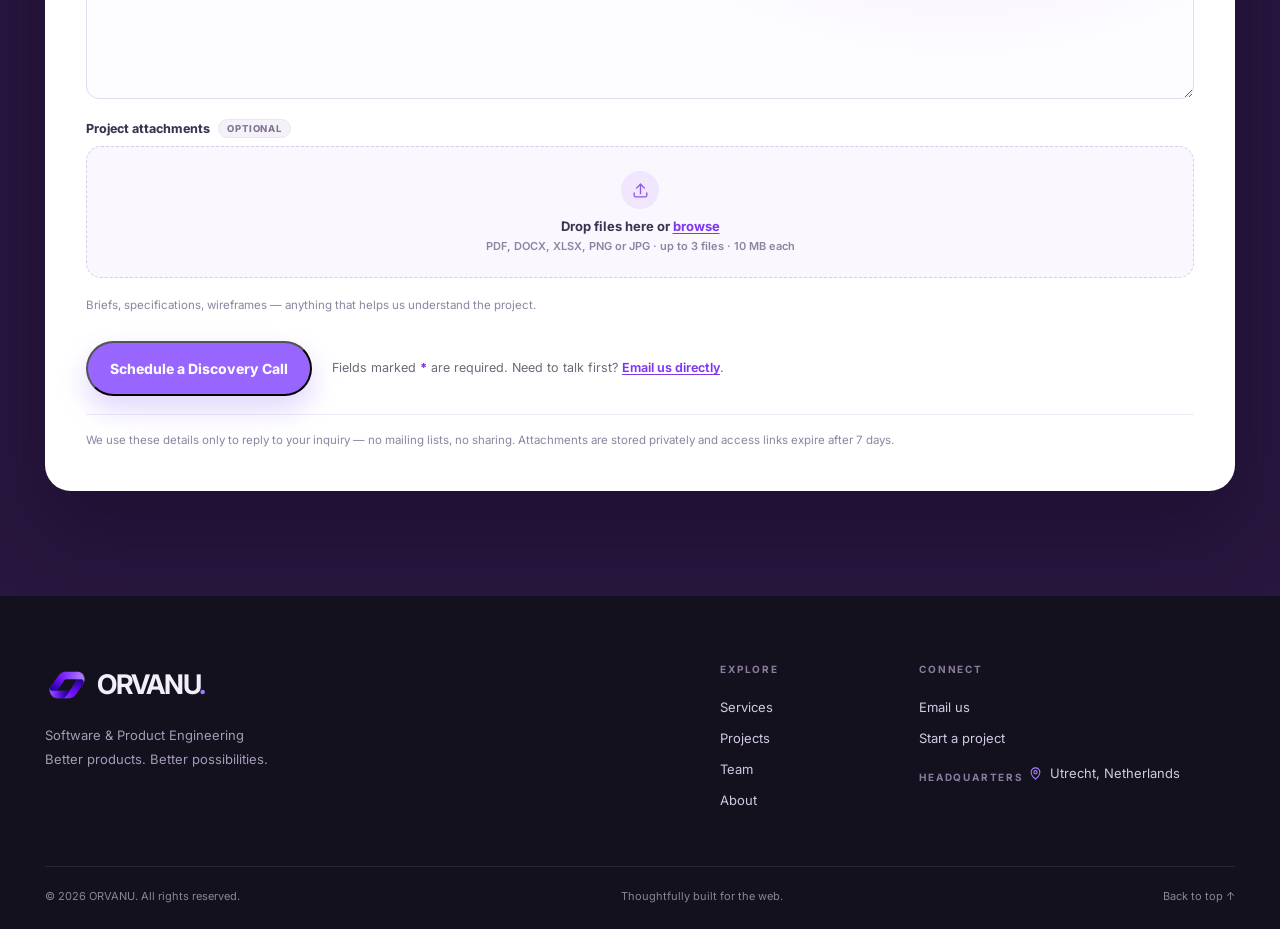
==== commit c284d7bb: "Remove How We Work, refine inquiry CTA and optional service" ====
--- a/public/index.html
+++ b/public/index.html
@@ -49,7 +49,6 @@
       </a>
       <nav id="site-nav" class="site-nav" aria-label="Main navigation">
         <a href="#services">Services</a>
-        <a href="#approach">Approach</a>
         <a href="#work">Projects</a>
         <a href="#team">Team</a>
         <a href="#about">About</a>
@@ -140,7 +139,7 @@
       <div class="container">
         <div class="section-heading heading-split">
           <div>
-            <div class="eyebrow purple-eyebrow">01 / WHAT WE DO</div>
+            <div class="eyebrow purple-eyebrow">01 / SERVICES</div>
             <h2 id="services-title">Software built around
               <br>
               <em>your business.</em></h2>
@@ -221,65 +220,11 @@
         </div>
       </div>
     </section>
-    <section class="section principle" aria-label="Our philosophy">
-      <div class="container principle-layout">
-        <span class="asterisk" aria-hidden="true">✳</span>
-        <p>We believe the best digital products happen when <strong>business insight</strong> meets <strong>thoughtful engineering.</strong></p>
-        <span class="principle-small">LESS NOISE. MORE MOMENTUM.</span>
-      </div>
-    </section>
-    <section class="section approach" id="approach" aria-labelledby="approach-title">
-      <div class="container">
-        <div class="section-heading heading-split">
-          <div>
-            <div class="eyebrow purple-eyebrow">02 / HOW WE WORK</div>
-            <h2 id="approach-title">A partner from
-              <br>
-              <em>idea to impact.</em></h2>
-          </div>
-          <p>We keep the process transparent, collaborative, and focused on decisions that move your product forward.</p>
-        </div>
-        <div class="timeline">
-          <article class="timeline-step">
-            <span class="timeline-number">01</span>
-            <div class="timeline-dot"></div>
-            <div>
-              <h3>Understand</h3>
-              <p>We get close to your users, goals, and operational constraints before jumping into solutions.</p>
-            </div>
-          </article>
-          <article class="timeline-step">
-            <span class="timeline-number">02</span>
-            <div class="timeline-dot"></div>
-            <div>
-              <h3>Shape</h3>
-              <p>We turn the problem into a focused plan with clear priorities, scope, and milestones.</p>
-            </div>
-          </article>
-          <article class="timeline-step">
-            <span class="timeline-number">03</span>
-            <div class="timeline-dot"></div>
-            <div>
-              <h3>Build</h3>
-              <p>We design, engineer, test, and share progress in short, practical iterations.</p>
-            </div>
-          </article>
-          <article class="timeline-step">
-            <span class="timeline-number">04</span>
-            <div class="timeline-dot"></div>
-            <div>
-              <h3>Grow</h3>
-              <p>We help you launch, learn, and improve as your product and business evolve.</p>
-            </div>
-          </article>
-        </div>
-      </div>
-    </section>
     <section class="section capabilities" id="capabilities" aria-labelledby="capabilities-title">
       <div class="container">
         <div class="capabilities-main">
           <div class="capabilities-copy">
-            <div class="eyebrow purple-eyebrow">03 / SOLUTIONS &amp; EXPERTISE</div>
+            <div class="eyebrow purple-eyebrow">02 / SOLUTIONS &amp; EXPERTISE</div>
             <h2 id="capabilities-title">Software for the way
               <br>
               <em>your business works.</em></h2>
@@ -399,7 +344,7 @@
       </div>
     </section>
     <!--
-      04 / SELECTED EXPERIENCE
+      03 / SELECTED PROJECTS
       Framing rule: these are projects members of our team worked on at other
       organisations. ORVANU did not deliver them as a vendor, so names stay
       generic ("a large-scale digital platform") and no endorsement is implied.
@@ -411,7 +356,7 @@
       <div class="container">
         <div class="section-heading heading-split">
           <div>
-            <div class="eyebrow purple-eyebrow">04 / SELECTED EXPERIENCE</div>
+            <div class="eyebrow purple-eyebrow">03 / SELECTED PROJECTS</div>
             <h2 id="work-title">Real product experience
               <br>
               <em>behind ORVANU.</em></h2>
@@ -523,7 +468,7 @@
           </div>
         </div>
         <div class="about-copy">
-          <div class="eyebrow purple-eyebrow">05 / ABOUT ORVANU</div>
+          <div class="eyebrow purple-eyebrow">04 / ABOUT ORVANU</div>
           <h2 id="about-title">Small by design.
             <br>
             <em>Serious about delivery.</em></h2>
@@ -559,7 +504,7 @@
       <div class="container">
         <div class="section-heading heading-split">
           <div>
-            <div class="eyebrow purple-eyebrow">06 / MEET THE TEAM</div>
+            <div class="eyebrow purple-eyebrow">05 / MEET THE TEAM</div>
             <h2 id="team-title">Great software is a
               <br>
               <em>team effort.</em></h2>
@@ -588,7 +533,7 @@
     <section class="contact" id="contact" aria-labelledby="contact-title">
       <div class="container contact-inner">
         <div>
-          <div class="eyebrow contact-eyebrow">07 / LET'S CONNECT</div>
+          <div class="eyebrow contact-eyebrow">06 / LET'S CONNECT</div>
           <h2 id="contact-title">Let's make your
             <br>
             <em>next move count.</em></h2>
@@ -624,7 +569,7 @@
                 <p class="field-error" id="f-email-error" role="alert" hidden></p>
               </div>
               <div class="field">
-                <label for="f-service">Service needed</label>
+                <label for="f-service">Service needed <span class="opt">Optional</span></label>
                 <select id="f-service" name="service" aria-describedby="f-service-error">
                   <option value="">Select a service</option>
                   <option>Custom Software Development</option>
@@ -660,7 +605,7 @@
             </div>
             <div class="turnstile-slot" id="turnstile-slot"></div>
             <div class="inquiry-actions">
-              <button class="button button-primary inquiry-submit" id="inquiry-submit" type="submit">Send Project Inquiry</button>
+              <button class="button button-primary inquiry-submit" id="inquiry-submit" type="submit">Schedule a Discovery Call</button>
               <p class="inquiry-hint">Fields marked <span class="req" aria-hidden="true">*</span> are required. Need to talk first? <a href="mailto:orvanutech@gmail.com">Email us directly</a>.</p>
             </div>
             <p class="inquiry-privacy">We use these details only to reply to your inquiry — no mailing lists, no sharing. Attachments are stored privately and access links expire after 7 days.</p>
@@ -690,8 +635,7 @@
         <div>
           <b>EXPLORE</b>
           <a href="#services">Services</a>
-          <a href="#approach">Approach</a>
-          <a href="#work">Projects</a>
+            <a href="#work">Projects</a>
           <a href="#team">Team</a>
           <a href="#about">About</a>
         </div>
--- a/public/styles.css
+++ b/public/styles.css
@@ -12,16 +12,14 @@
 .service-link:hover{color:#3d0f92}
 .service-link svg{width:19px;height:19px;fill:none;stroke:currentColor;stroke-width:1.9;stroke-linecap:round;stroke-linejoin:round;transition:transform .2s}
 .service-link:hover svg{transform:translateX(3px)}
-.principle{background:#f7f4fc;padding:82px 0}.principle-layout{display:grid;grid-template-columns:80px 1fr 165px;gap:40px;align-items:center}.asterisk{font-size:78px;color:#8d4ae8;line-height:1}.principle p{font-size:clamp(26px,3.15vw,44px);line-height:1.35;letter-spacing:-1.6px;color:#6e667a;margin:0;max-width:900px}.principle p strong{color:#22172f;font-weight:720}.principle-small{font-weight:730;font-size:9px;letter-spacing:1.8px;line-height:1.8;color:#80718e}
-.approach{background:#fff}.timeline{display:grid;grid-template-columns:repeat(4,1fr);gap:25px;margin-top:52px}.timeline-step{position:relative;padding:31px 14px 0 0;border-top:1px solid #dcd3e7}.timeline-dot{position:absolute;top:-5px;left:0;width:9px;height:9px;background:#884ded;border:2px solid #fff;border-radius:50%;box-shadow:0 0 0 1px #884ded}.timeline-number{color:#b29acc;font-size:12px;font-weight:750;letter-spacing:1px}.timeline h3{font-size:22px;letter-spacing:-.8px;margin:23px 0 12px}.timeline p{color:#70697a;font-size:14px;line-height:1.75;max-width:235px}
 .capabilities{background:#faf9fc;border-block:1px solid #f1edf7}.capabilities-main{display:grid;grid-template-columns:.9fr 1.1fr;gap:70px;align-items:center}.capabilities h2{margin-top:22px}.capabilities-copy>p{color:#6e6779;line-height:1.85;max-width:470px;margin-top:22px;font-size:15px}.concept-panel{border:1px solid #e4dbed;background:#fff;border-radius:19px;box-shadow:0 29px 60px #3d287016;overflow:hidden;transform:rotate(1deg)}.concept-top{height:56px;border-bottom:1px solid #f0eaf5;display:flex;align-items:center;justify-content:space-between;padding:0 24px;color:#9d90ae;font-size:9px;font-weight:760;letter-spacing:1.1px}.concept-body{padding:29px}.concept-titlebar{display:flex;justify-content:space-between;align-items:center;font-size:21px;letter-spacing:-.7px;font-weight:780}.fake-avatar{background:#854cef;color:#fff;width:33px;height:33px;border-radius:50%;display:grid;place-items:center;font-size:12px}.concept-cards{display:grid;grid-template-columns:1.2fr .8fr;gap:16px;margin-top:24px}.concept-cards>div{height:155px;background:#f8f5ff;border:1px solid #eee7f9;border-radius:12px;padding:18px}.concept-cards small{font-size:9px;color:#897a9b;letter-spacing:1px;font-weight:800}.bar-chart{display:flex;align-items:end;gap:12px;height:87px;margin-top:10px}.bar-chart b{display:block;width:23px;background:#cdb4ff;border-radius:5px 5px 0 0;height:40%}.bar-chart b:nth-child(2){height:60%}.bar-chart b:nth-child(3){height:48%;background:#aa80ff}.bar-chart b:nth-child(4){height:85%;background:#8651e9}.bar-chart b:nth-child(5){height:100%;background:#7238ea}.ring{height:87px;width:87px;border-radius:50%;border:13px solid #d8c8f9;border-top-color:#8853ee;border-right-color:#8853ee;display:grid;place-items:center;margin:10px auto 0;transform:rotate(-32deg)}.ring span{transform:rotate(32deg);font-size:29px;color:#8651ed}.concept-list{display:grid;gap:11px;margin-top:18px}.concept-list>div{height:29px;background:#f9f7fc;border-radius:6px;display:flex;align-items:center;gap:13px;padding:0 12px}.list-dot{width:8px;height:8px;border-radius:50%}.list-dot.purple{background:#b38dff}.list-dot.blue{background:#80b3fb}.list-dot.green{background:#8bddbe}.concept-list i{width:43%;height:6px;background:#e1dbe9;border-radius:10px}.concept-list em{width:17%;height:6px;background:#ece7f2;border-radius:10px;margin-left:auto}.concept-footnote{padding:0 29px 22px;color:#91889a;font-size:10px;font-style:italic}.tech-strip{border-top:1px solid #e9e3ed;margin-top:90px;padding-top:27px;display:flex;justify-content:space-between;gap:30px;align-items:center}.tech-strip>span{font-size:10px;letter-spacing:1.4px;color:#94889f;font-weight:750;flex:0 0 auto}.tech-strip div{display:flex;flex-wrap:wrap;gap:28px}.tech-strip b{font-size:14px;color:#655b70;letter-spacing:-.3px}
 .about-grid{display:grid;grid-template-columns:.88fr 1fr;gap:100px;align-items:center}.about-visual{background:#170f27;padding:35px;border-radius:24px;min-height:453px;display:grid;place-items:center;overflow:hidden;position:relative}.about-visual::before{content:"";position:absolute;inset:-60px;background:radial-gradient(circle at 50% 42%,#7849e144,transparent 49%),repeating-radial-gradient(circle at 50% 50%,transparent 0,transparent 48px,#ffffff10 49px,#ffffff10 50px,transparent 51px)}.about-visual-inner{display:flex;align-items:center;justify-content:center;flex-direction:column;position:relative;z-index:2}.about-visual img{width:265px;height:265px;object-fit:contain;filter:drop-shadow(0 15px 20px #0c041d99)}.about-label{font-size:10px;letter-spacing:2px;font-weight:720;color:#b8a9d8;margin-top:15px}.about h2{margin:22px 0 24px}.about-copy p{max-width:530px;font-size:15px;color:#696273;line-height:1.9;margin-bottom:15px}.about-facts{display:grid;grid-template-columns:1fr 1fr;gap:16px;margin-top:30px}.about-fact{background:#faf9fc;border:1px solid #ece5f6;border-radius:18px;padding:18px 20px}.about-fact b{display:block;font-size:32px;line-height:1;letter-spacing:-1.4px;color:#581acc;font-weight:780;font-variant-numeric:tabular-nums}.about-fact span{display:block;margin-top:9px;font-size:12.5px;line-height:1.6;color:#696273}.about-expertise{margin-top:28px}.about-copy .about-experts-label{margin:0 0 12px;font-size:10px;letter-spacing:1.7px;text-transform:uppercase;font-weight:750;color:#8d84a0;line-height:1.4}.about-chips{display:flex;flex-wrap:wrap;gap:8px}.about-chips span{font-size:12px;font-weight:650;color:#4c4062;background:#fff;border:1px solid #e6ddf2;border-radius:40px;padding:7px 12px}
 .contact{padding:105px 0;background:#28163e;color:#fff;position:relative;overflow:hidden}.contact::before{content:"";position:absolute;inset:0;background:radial-gradient(circle at 75% 30%,#8856cc33,transparent 37%);pointer-events:none}.contact-inner{position:relative;display:grid;grid-template-columns:1fr .62fr;align-items:center;gap:70px}.contact-eyebrow{color:#b79afb}.contact h2{font-size:clamp(44px,4.3vw,65px);letter-spacing:-3px;line-height:1.13;margin:23px 0}.contact h2 em{color:#b993ff;font-style:normal}.contact p{font-size:16px;color:#d3c2e6;max-width:550px;line-height:1.8}.button-contact{background:#9c66ff;color:#fff;margin-top:15px}.button-contact:hover{background:#ac83ff}.contact-card{border:1px solid #ffffff2e;background:#ffffff0b;border-radius:18px;padding:30px;min-height:265px;display:flex;flex-direction:column}.contact-card-label{font-size:10px;letter-spacing:1.6px;color:#be9eed;font-weight:700}.contact-glyph{font-size:80px;line-height:1;color:#ad84ff;margin:12px 0 20px}.contact-card-caption{font-size:13px;color:#d6c9e2;margin-bottom:10px}.contact-card a{font-weight:740;font-size:18px;word-break:break-word}.contact-card a:hover{text-decoration:underline;text-underline-offset:4px}
 .site-footer{background:#12111d;color:#f3effa;padding-top:67px}.footer-main{display:grid;grid-template-columns:1fr 1fr;gap:50px;padding-bottom:58px}.footer-brandline{display:flex;align-items:center;gap:8px}.footer-brandline img{width:44px;height:44px;object-fit:contain}.footer-brandline strong{font-size:27px;letter-spacing:-1.5px}.footer-brandline strong span{color:#a277ff}.footer-brand p{font-size:13px;line-height:1.9;color:#a79ab8;margin-top:16px}.footer-links{display:flex;justify-content:space-around;gap:30px}.footer-links>div{display:flex;flex-direction:column;gap:15px}.footer-links b{font-size:10px;letter-spacing:1.8px;color:#8b7c9f;margin-bottom:9px}.footer-links a{font-size:13px;color:#d4c9e3}.footer-links a:hover{color:#ad81ff}.footer-bottom{border-top:1px solid #ffffff17;display:flex;justify-content:space-between;gap:20px;padding:22px 0 26px;color:#8e839b;font-size:11px}.footer-bottom a:hover{color:#fff}
 .footer-hq{margin-top:4px}.footer-hq b{margin-bottom:0}.footer-location{display:inline-flex;align-items:center;gap:7px;font-size:13px;color:#d4c9e3}.footer-location svg{width:15px;height:15px;flex:0 0 auto;fill:none;stroke:#ad81ff;stroke-width:1.7;stroke-linecap:round;stroke-linejoin:round}
-@media(max-width:1000px){.site-nav{gap:20px}.hero-grid{grid-template-columns:1fr 1fr}.hero h1{font-size:clamp(46px,5.5vw,65px)}.chip-one{left:-23px}.chip-two{right:-15px}.heading-split{gap:45px}.capabilities-main{gap:35px}.about-grid{gap:45px}.principle-layout{grid-template-columns:60px 1fr}.principle-small{display:none}}
-@media(max-width:790px){.container{width:min(100% - 40px,660px)}.header-inner{height:72px}.menu-toggle{display:flex}.menu-toggle[aria-expanded="true"] span:nth-child(1){transform:translateY(8px) rotate(45deg)}.menu-toggle[aria-expanded="true"] span:nth-child(2){opacity:0}.menu-toggle[aria-expanded="true"] span:nth-child(3){transform:translateY(-8px) rotate(-45deg)}.site-nav{display:none;position:absolute;left:0;right:0;top:71px;padding:23px 20px 30px;background:#fff;border-bottom:1px solid #e7dff1;box-shadow:0 18px 27px #1e13321a;flex-direction:column;gap:23px;align-items:stretch}.site-nav.is-open{display:flex}.site-nav>a{font-size:15px}.site-nav .nav-cta{justify-content:center}.hero-grid{grid-template-columns:1fr;padding-top:72px;gap:0}.hero h1{font-size:clamp(49px,9vw,72px);letter-spacing:-3.2px}.hero-visual{min-height:460px}.hero-bottom{flex-wrap:wrap;gap:15px;text-align:center;font-size:9px}.section{padding:80px 0}.heading-split{grid-template-columns:1fr;gap:24px}.heading-split>p{max-width:560px}.services-grid{grid-template-columns:1fr}.service-card{min-height:310px}.service-card h3{margin-top:25px}.principle{padding:60px 0}.principle-layout{grid-template-columns:1fr;gap:17px}.asterisk{font-size:49px}.timeline{grid-template-columns:repeat(2,1fr);gap:25px}.capabilities-main{grid-template-columns:1fr;gap:43px}.tech-strip{display:block;margin-top:58px}.tech-strip div{margin-top:20px}.about-grid{grid-template-columns:1fr;gap:42px}.about-visual{min-height:365px}.contact-inner{grid-template-columns:1fr;gap:30px}.contact{padding:80px 0}.contact-card{min-height:auto}.footer-main{grid-template-columns:1fr;gap:28px}.footer-links{justify-content:flex-start;gap:80px}}
-@media(max-width:480px){.container{width:calc(100% - 34px)}.brand-word{font-size:23px}.hero-grid{padding-top:60px;padding-bottom:25px}.hero h1{font-size:49px;letter-spacing:-2.7px;margin:20px 0}.hero-lede{font-size:15px;line-height:1.8}.hero-actions{gap:9px;margin-top:25px}.button{font-size:12px;gap:10px;padding:15px 16px}.hero-note{margin-top:35px;font-size:8px;line-height:1.7}.hero-visual{min-height:345px;margin-top:15px}.interface-window{width:94%;height:270px}.interface-top{height:40px;padding:0 12px}.interface-caption{font-size:9px}.interface-body{height:230px}.side-rail{width:44px;padding-top:17px;gap:13px}.interface-main{padding:16px}.flow-map{height:99px}.flow-node{height:65px;min-width:52px;font-size:7px;gap:5px}.node-two{height:72px}.flow-node .node-icon{font-size:19px}.interface-stats{gap:6px;margin-top:8px}.interface-stats>div{height:60px;padding:7px}.fake-bars{gap:5px;margin-top:5px}.fake-bars i{width:10px}.wave-line svg{height:27px}.floating-chip{font-size:8px;padding:9px 10px}.chip-one{left:-8px;top:35px}.chip-two{right:-8px;bottom:10px}.hero-bottom{padding:15px 0 18px}.hero-bottom span{font-size:8px}.section-heading h2,.capabilities h2,.about h2,.contact h2{font-size:40px;letter-spacing:-2px}.section{padding:70px 0}.service-card{padding:23px}.exp-body{padding:22px 20px 24px}.exp-visual{padding:14px 14px 0}.experience-card h3{font-size:20px}.experience-cta h3{font-size:18px}.principle p{font-size:28px}.timeline{grid-template-columns:1fr;gap:14px}.timeline-step{padding-top:18px}.timeline h3{margin-top:11px}.timeline p{max-width:none}.concept-body{padding:17px}.concept-top{padding:0 12px;font-size:7px}.concept-cards>div{padding:10px;height:125px}.bar-chart{gap:7px;height:70px}.bar-chart b{width:16px}.ring{width:66px;height:66px;border-width:10px}.concept-footnote{font-size:9px;padding:0 16px 16px}.tech-strip div{gap:15px}.about-visual{min-height:300px}.about-visual img{width:220px;height:220px}.contact-card a{font-size:16px}.footer-bottom{flex-wrap:wrap}.footer-links{gap:55px}.about-facts{grid-template-columns:1fr}}
+@media(max-width:1000px){.site-nav{gap:20px}.hero-grid{grid-template-columns:1fr 1fr}.hero h1{font-size:clamp(46px,5.5vw,65px)}.chip-one{left:-23px}.chip-two{right:-15px}.heading-split{gap:45px}.capabilities-main{gap:35px}.about-grid{gap:45px}}
+@media(max-width:790px){.container{width:min(100% - 40px,660px)}.header-inner{height:72px}.menu-toggle{display:flex}.menu-toggle[aria-expanded="true"] span:nth-child(1){transform:translateY(8px) rotate(45deg)}.menu-toggle[aria-expanded="true"] span:nth-child(2){opacity:0}.menu-toggle[aria-expanded="true"] span:nth-child(3){transform:translateY(-8px) rotate(-45deg)}.site-nav{display:none;position:absolute;left:0;right:0;top:71px;padding:23px 20px 30px;background:#fff;border-bottom:1px solid #e7dff1;box-shadow:0 18px 27px #1e13321a;flex-direction:column;gap:23px;align-items:stretch}.site-nav.is-open{display:flex}.site-nav>a{font-size:15px}.site-nav .nav-cta{justify-content:center}.hero-grid{grid-template-columns:1fr;padding-top:72px;gap:0}.hero h1{font-size:clamp(49px,9vw,72px);letter-spacing:-3.2px}.hero-visual{min-height:460px}.hero-bottom{flex-wrap:wrap;gap:15px;text-align:center;font-size:9px}.section{padding:80px 0}.heading-split{grid-template-columns:1fr;gap:24px}.heading-split>p{max-width:560px}.services-grid{grid-template-columns:1fr}.service-card{min-height:310px}.service-card h3{margin-top:25px}.capabilities-main{grid-template-columns:1fr;gap:43px}.tech-strip{display:block;margin-top:58px}.tech-strip div{margin-top:20px}.about-grid{grid-template-columns:1fr;gap:42px}.about-visual{min-height:365px}.contact-inner{grid-template-columns:1fr;gap:30px}.contact{padding:80px 0}.contact-card{min-height:auto}.footer-main{grid-template-columns:1fr;gap:28px}.footer-links{justify-content:flex-start;gap:80px}}
+@media(max-width:480px){.container{width:calc(100% - 34px)}.brand-word{font-size:23px}.hero-grid{padding-top:60px;padding-bottom:25px}.hero h1{font-size:49px;letter-spacing:-2.7px;margin:20px 0}.hero-lede{font-size:15px;line-height:1.8}.hero-actions{gap:9px;margin-top:25px}.button{font-size:12px;gap:10px;padding:15px 16px}.hero-note{margin-top:35px;font-size:8px;line-height:1.7}.hero-visual{min-height:345px;margin-top:15px}.interface-window{width:94%;height:270px}.interface-top{height:40px;padding:0 12px}.interface-caption{font-size:9px}.interface-body{height:230px}.side-rail{width:44px;padding-top:17px;gap:13px}.interface-main{padding:16px}.flow-map{height:99px}.flow-node{height:65px;min-width:52px;font-size:7px;gap:5px}.node-two{height:72px}.flow-node .node-icon{font-size:19px}.interface-stats{gap:6px;margin-top:8px}.interface-stats>div{height:60px;padding:7px}.fake-bars{gap:5px;margin-top:5px}.fake-bars i{width:10px}.wave-line svg{height:27px}.floating-chip{font-size:8px;padding:9px 10px}.chip-one{left:-8px;top:35px}.chip-two{right:-8px;bottom:10px}.hero-bottom{padding:15px 0 18px}.hero-bottom span{font-size:8px}.section-heading h2,.capabilities h2,.about h2,.contact h2{font-size:40px;letter-spacing:-2px}.section{padding:70px 0}.service-card{padding:23px}.exp-body{padding:22px 20px 24px}.exp-visual{padding:14px 14px 0}.experience-card h3{font-size:20px}.experience-cta h3{font-size:18px}.concept-body{padding:17px}.concept-top{padding:0 12px;font-size:7px}.concept-cards>div{padding:10px;height:125px}.bar-chart{gap:7px;height:70px}.bar-chart b{width:16px}.ring{width:66px;height:66px;border-width:10px}.concept-footnote{font-size:9px;padding:0 16px 16px}.tech-strip div{gap:15px}.about-visual{min-height:300px}.about-visual img{width:220px;height:220px}.contact-card a{font-size:16px}.footer-bottom{flex-wrap:wrap}.footer-links{gap:55px}.about-facts{grid-template-columns:1fr}}
 @media(prefers-reduced-motion:reduce){html{scroll-behavior:auto}*,*::before,*::after{transition:none!important;animation:none!important}}
 
 /* ---- Selected experience ---- */
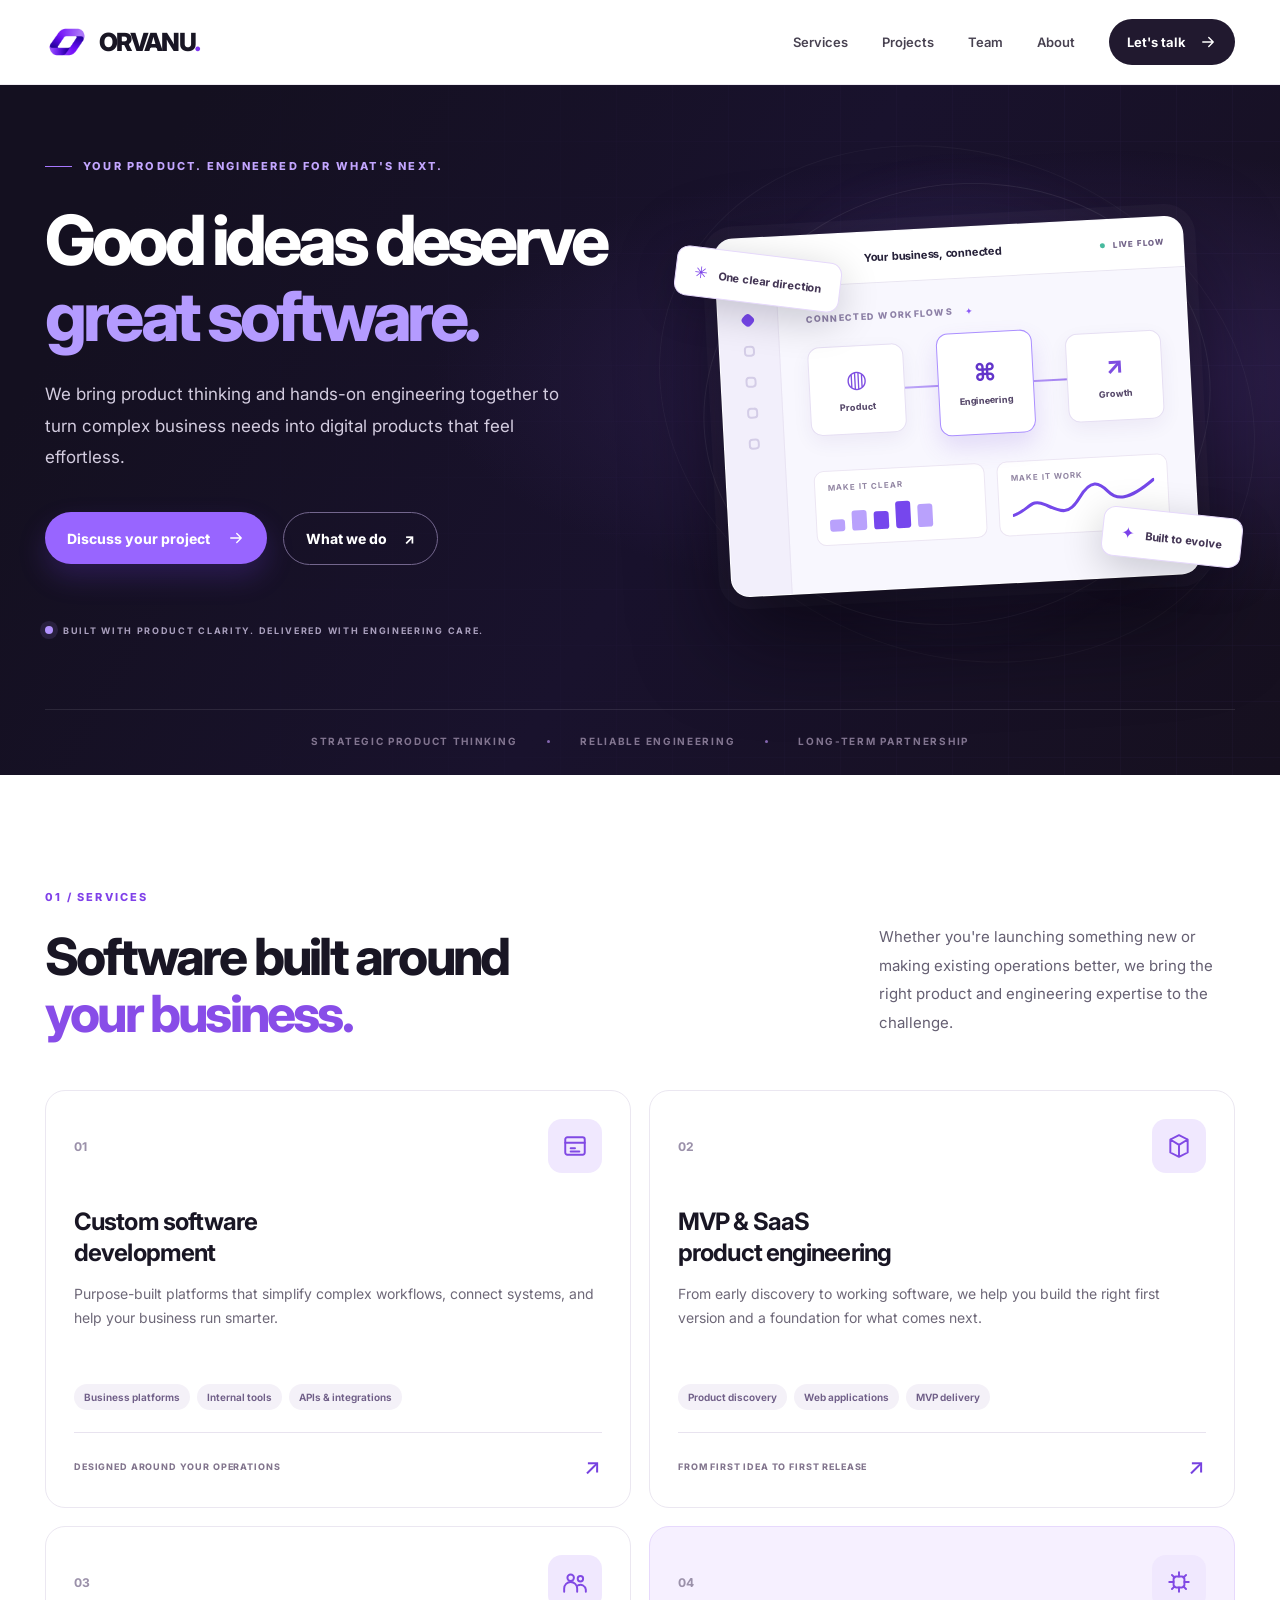
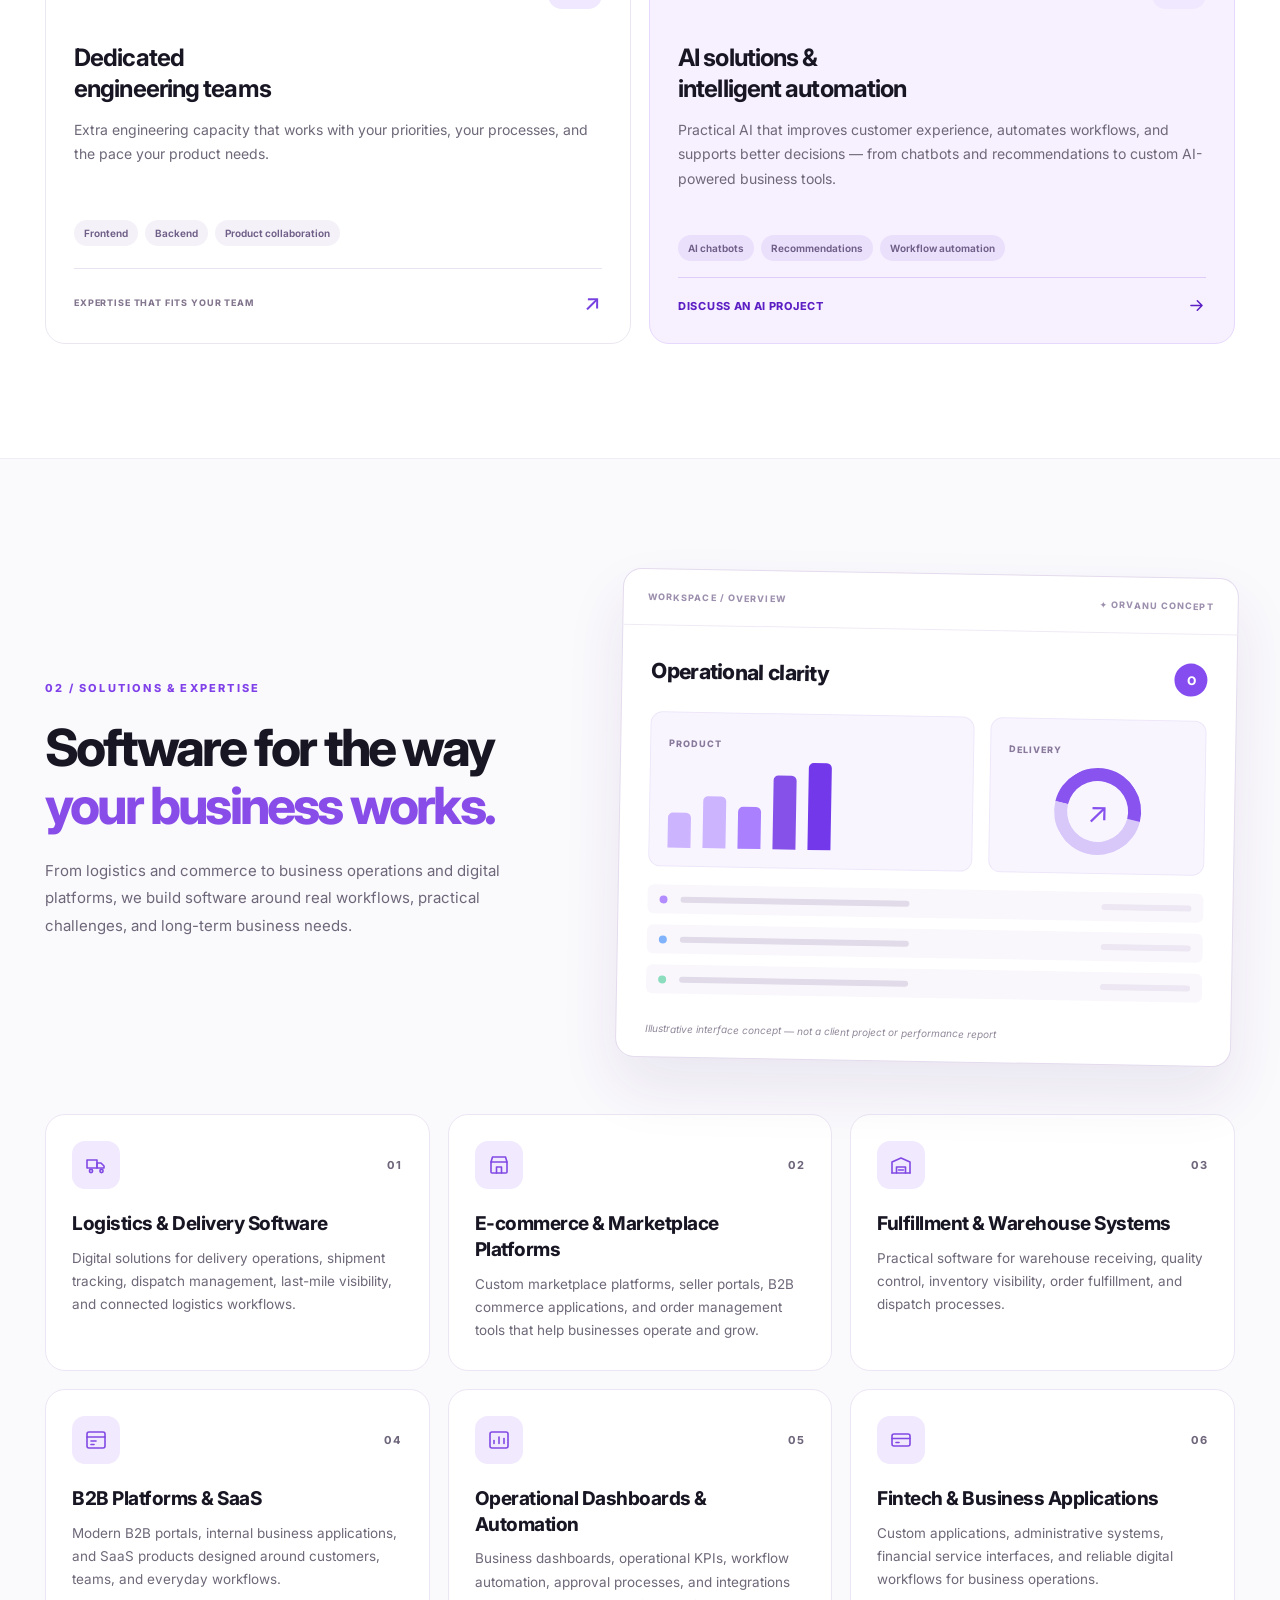
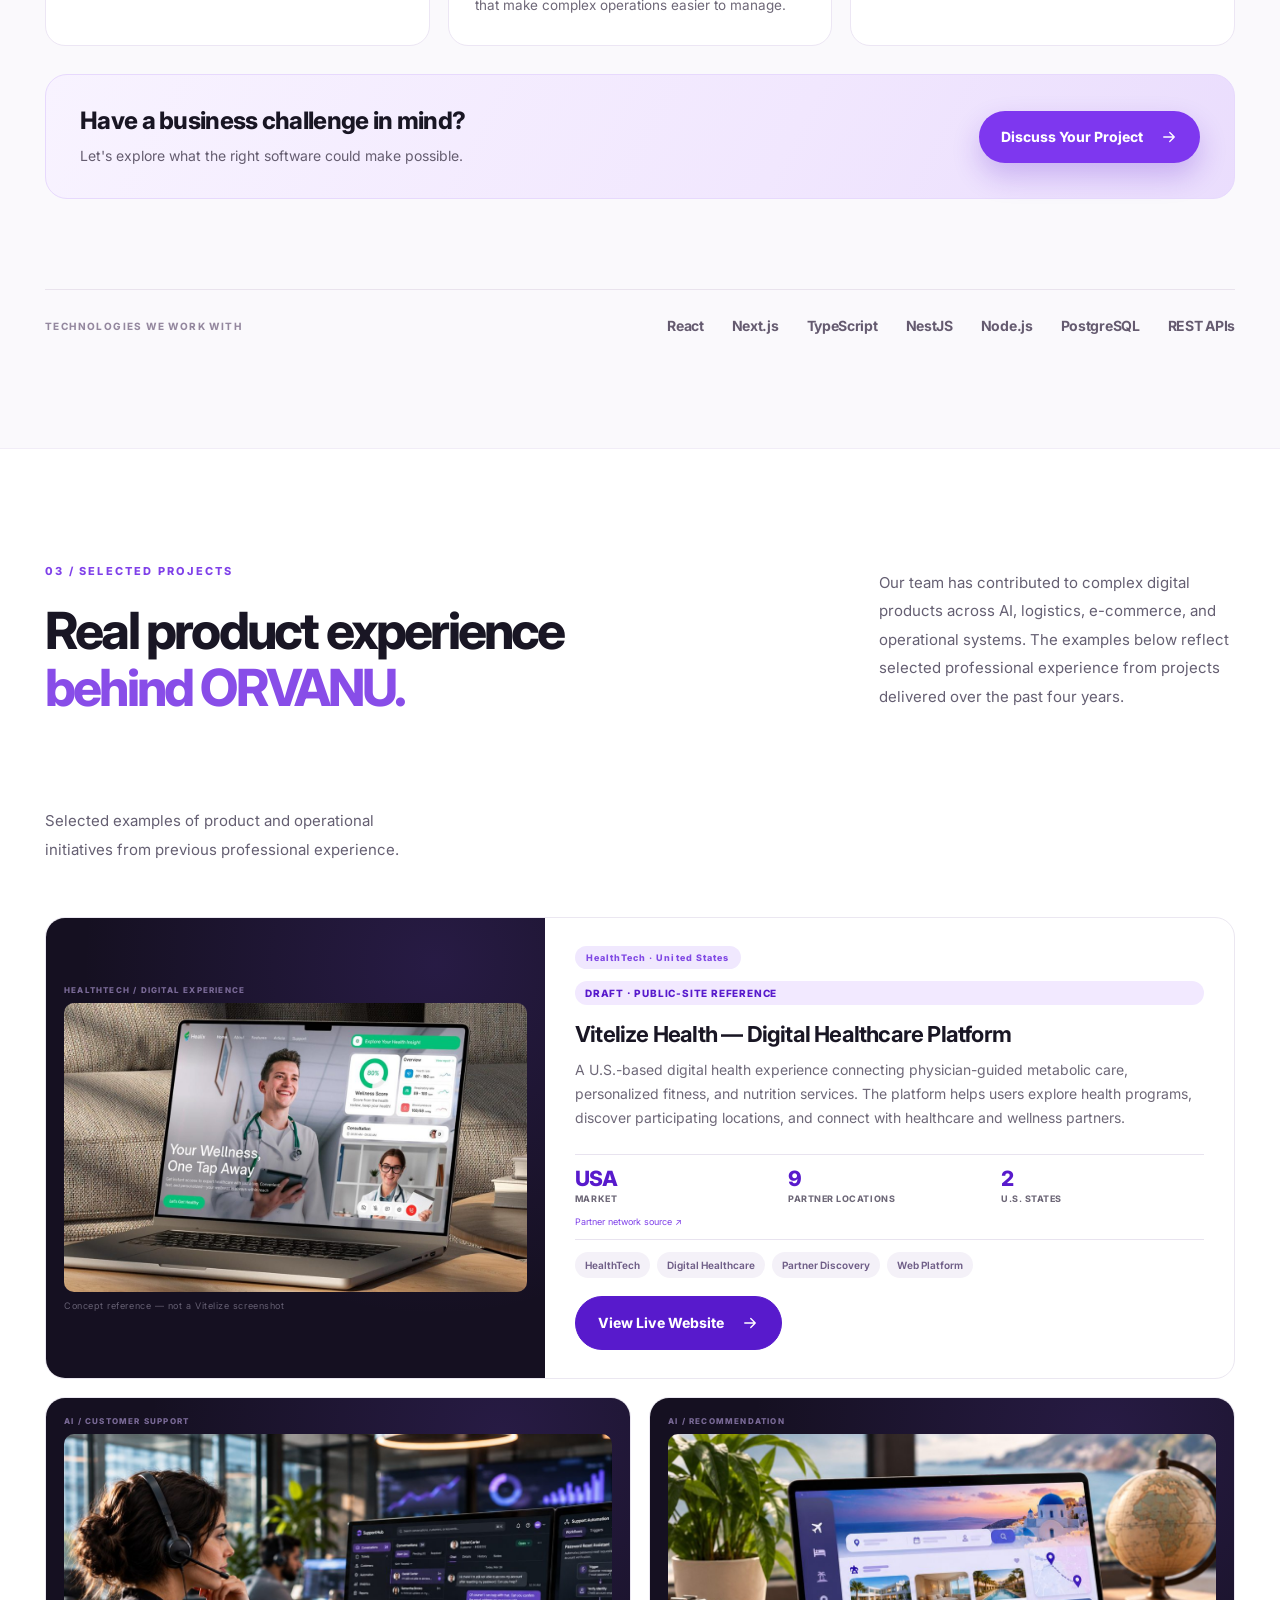
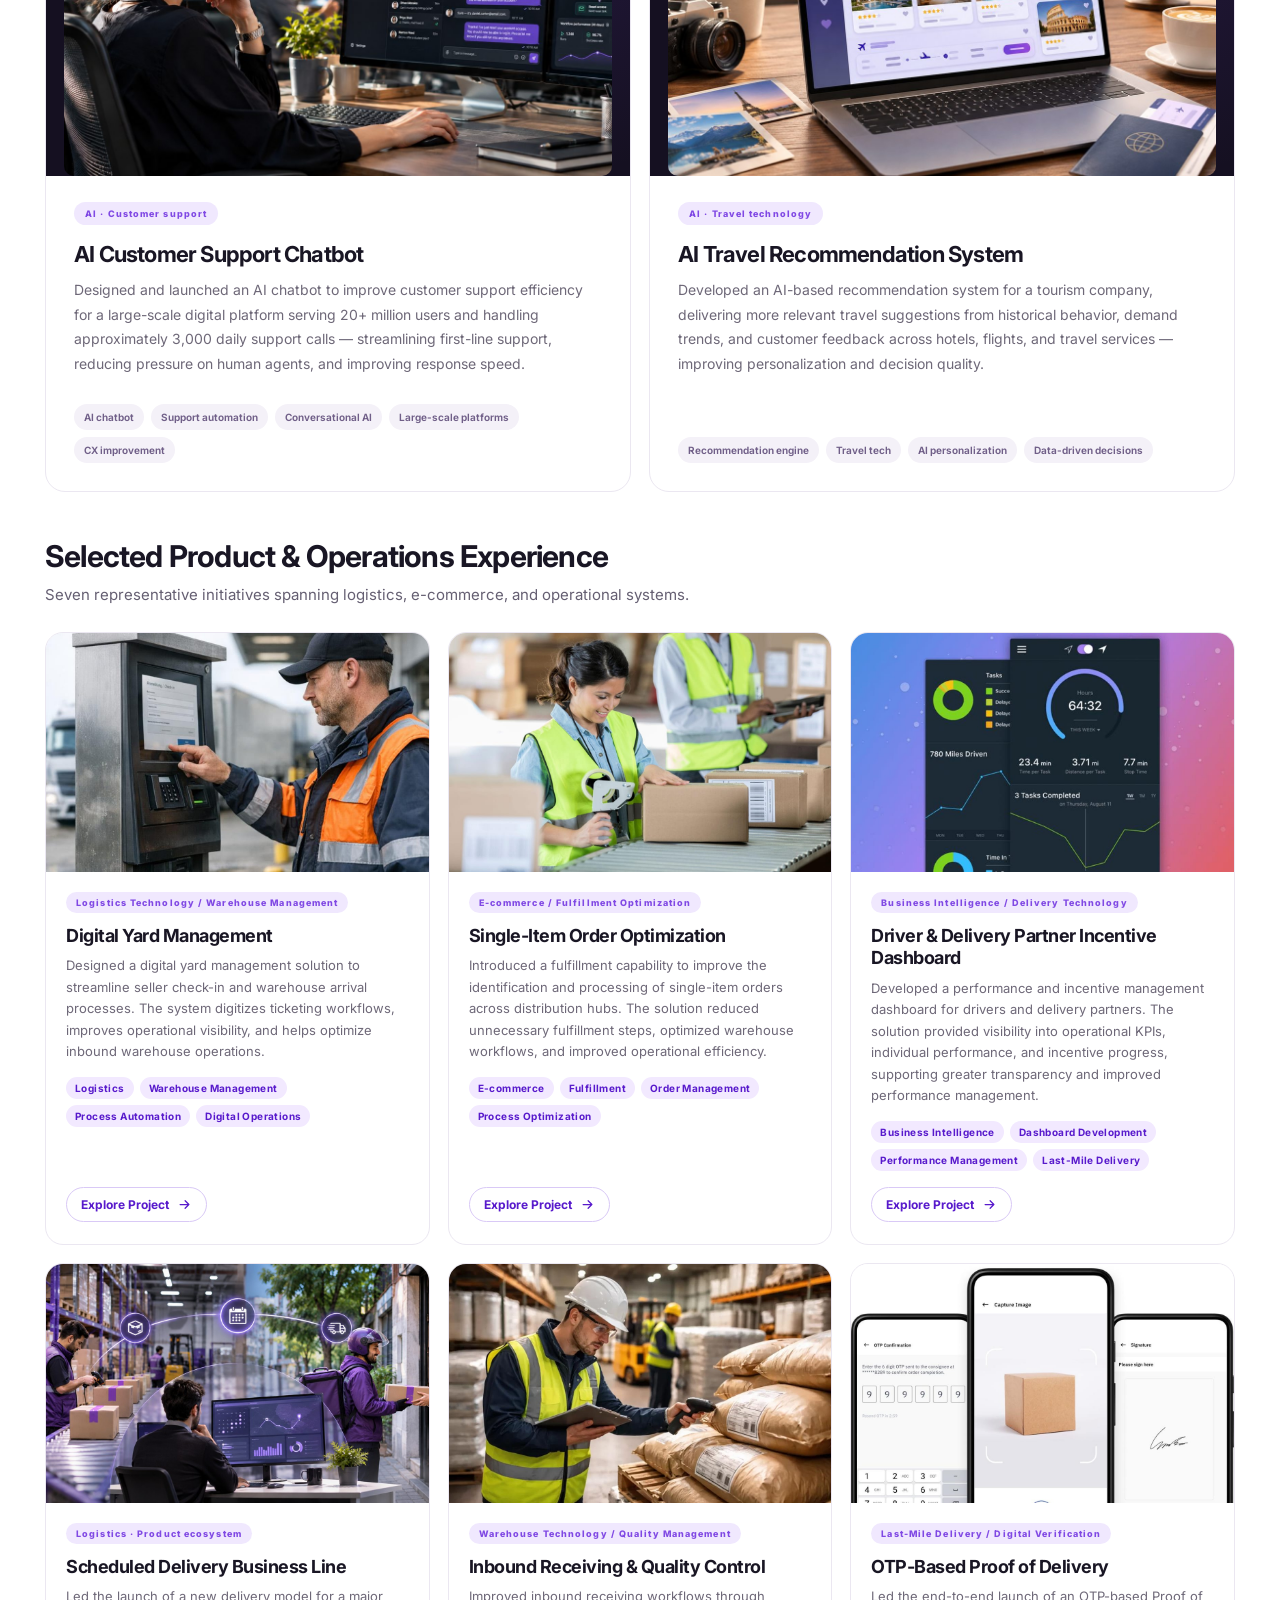
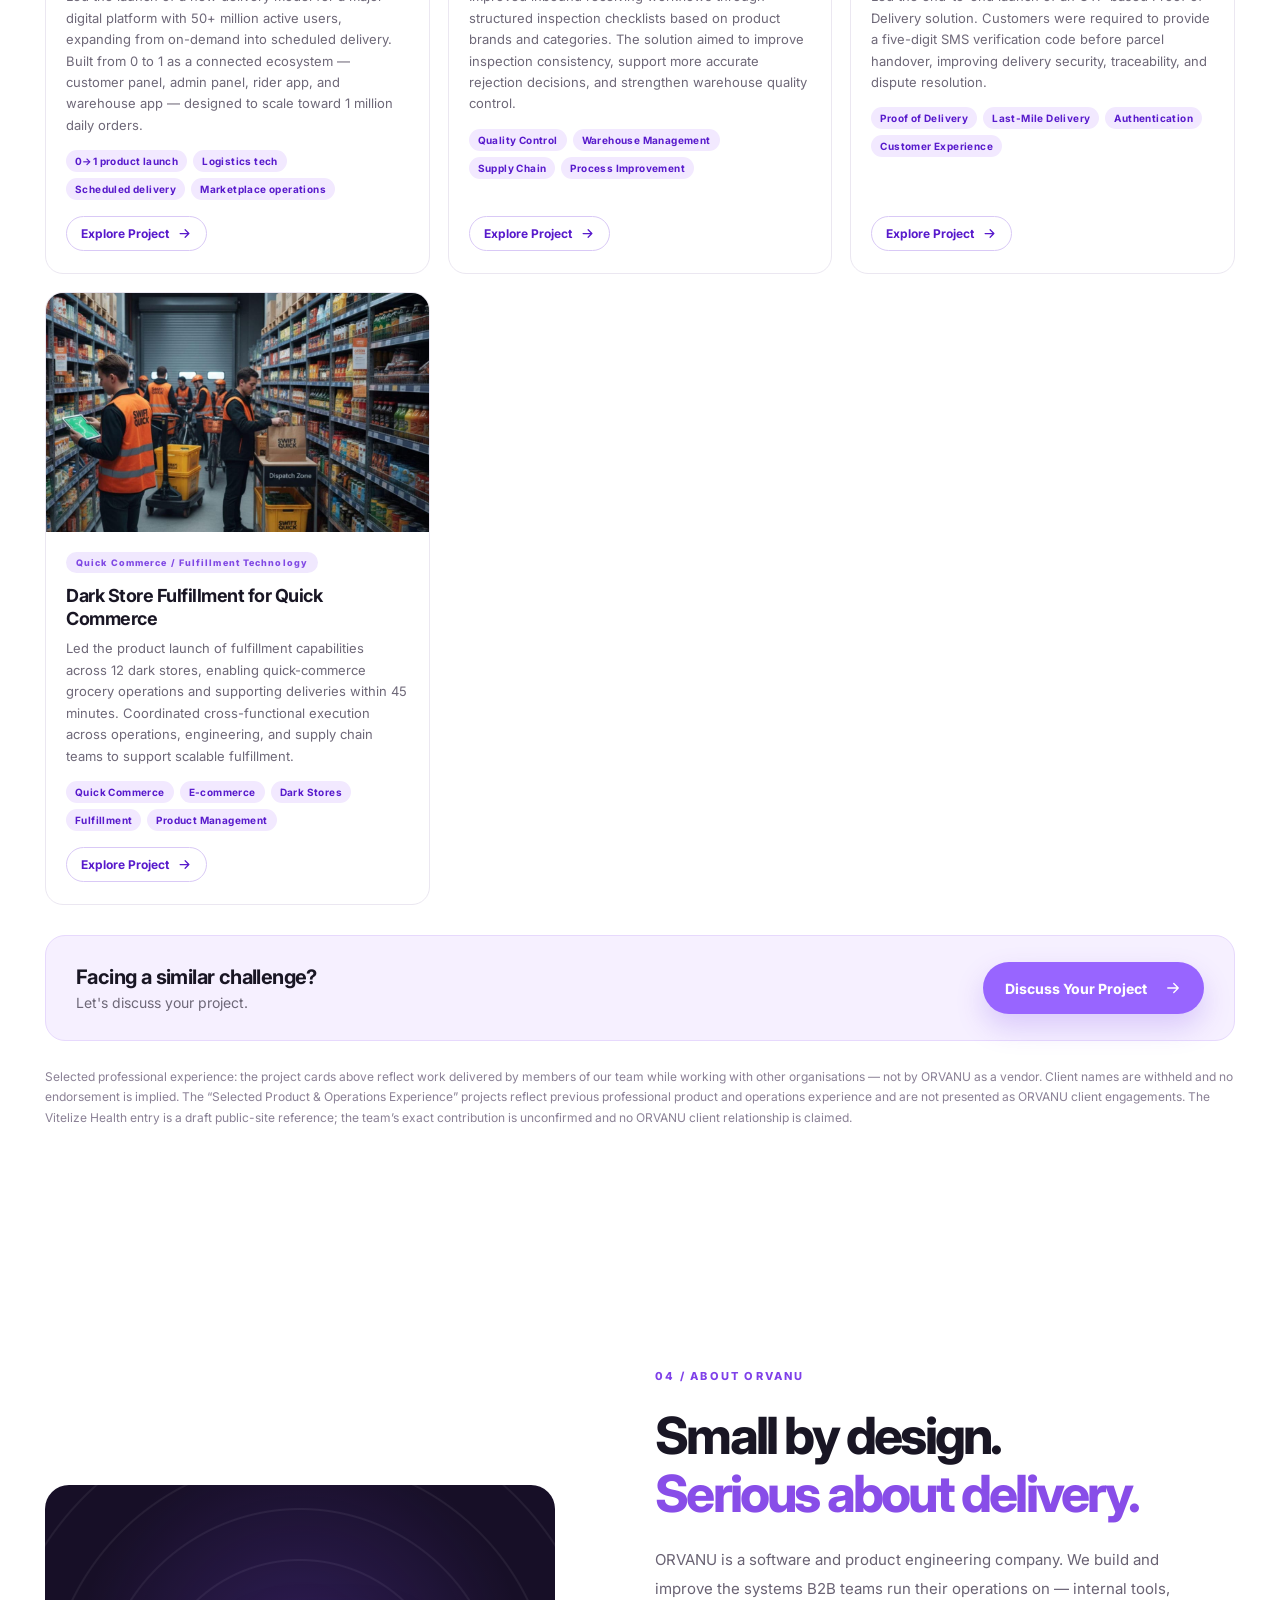
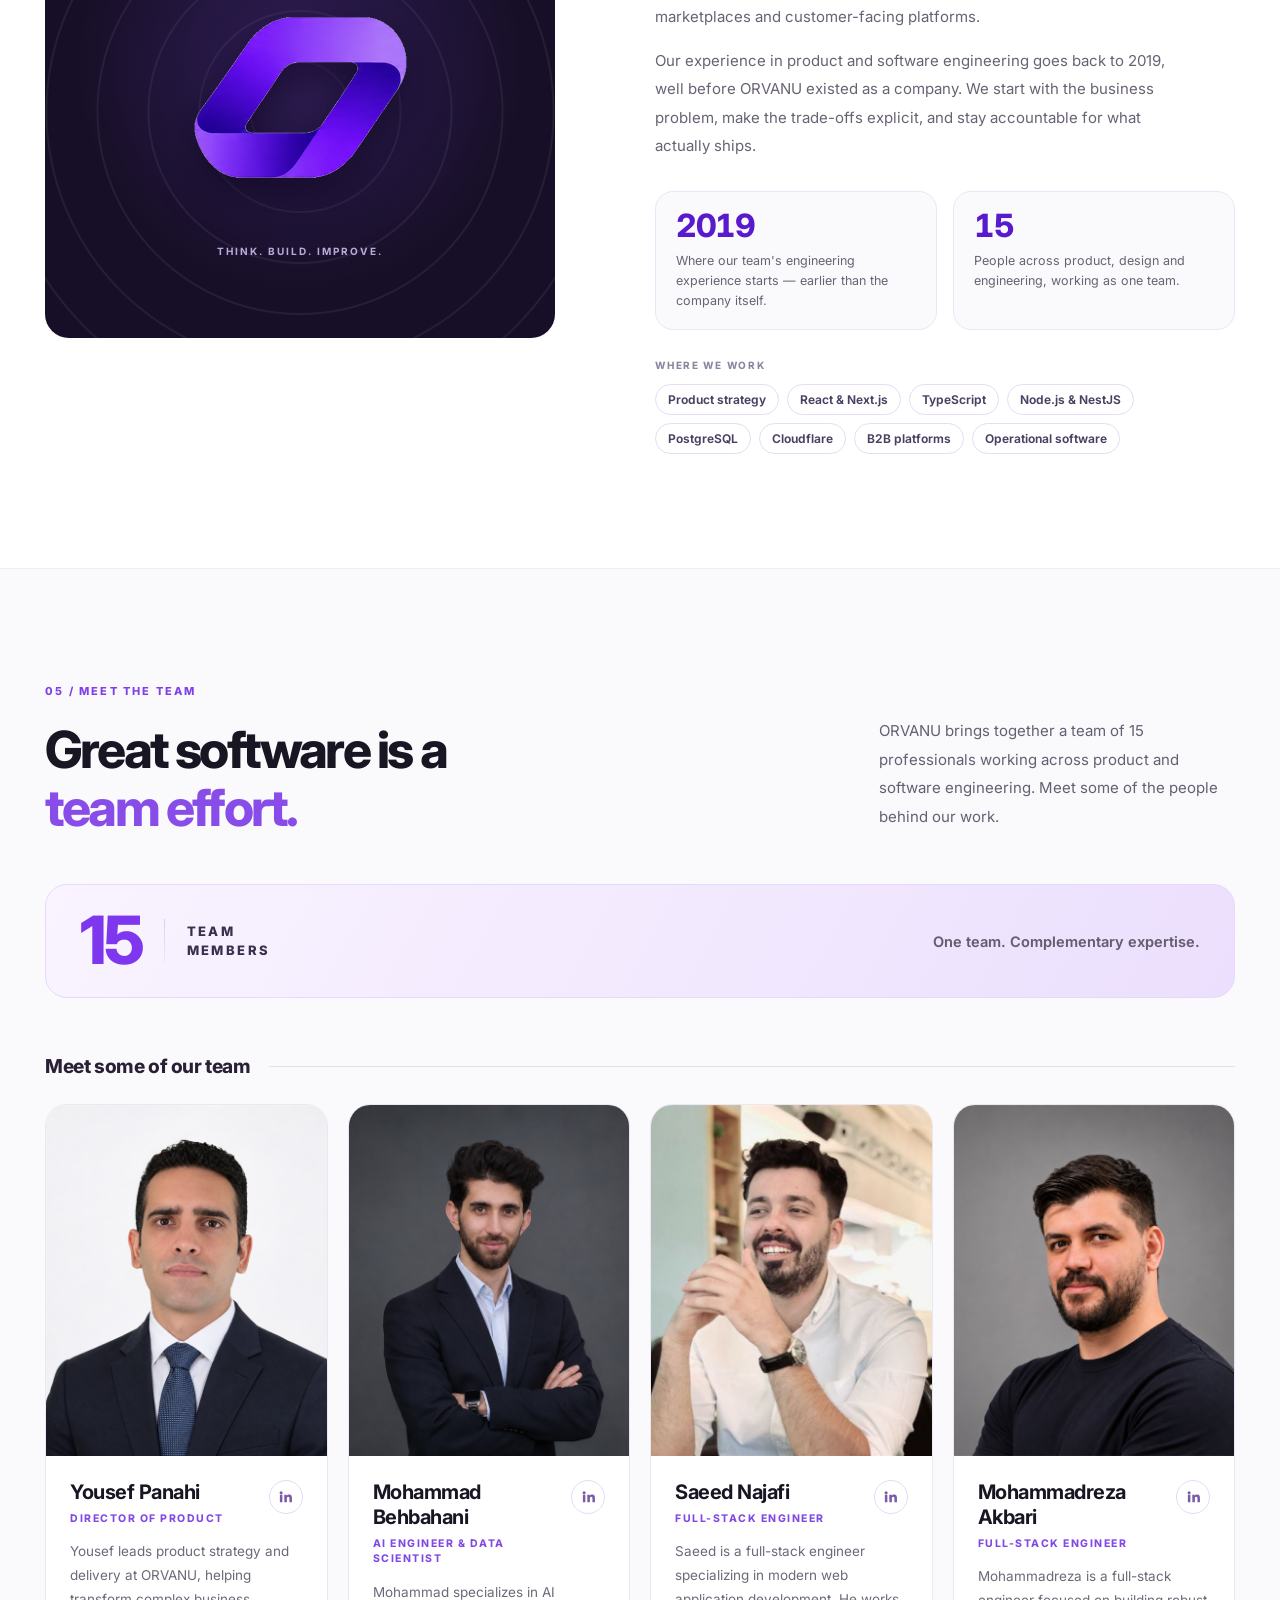
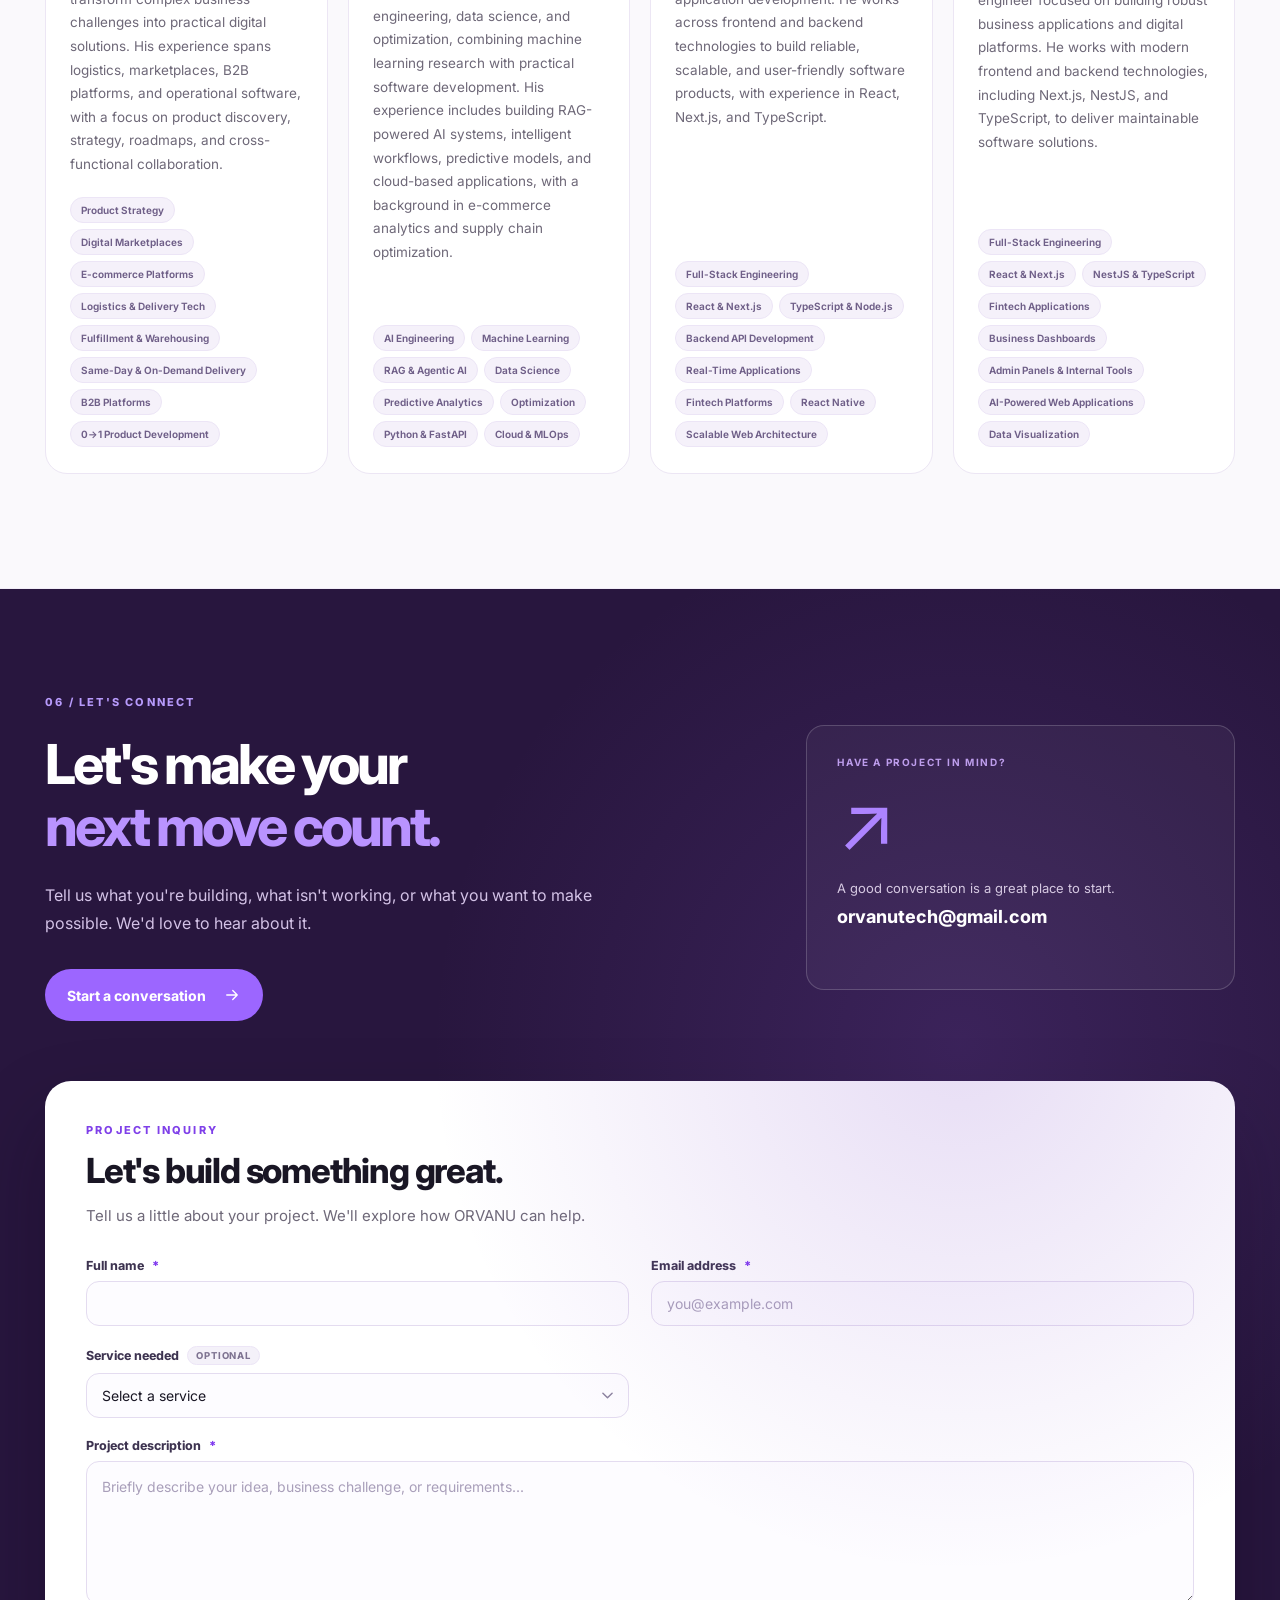
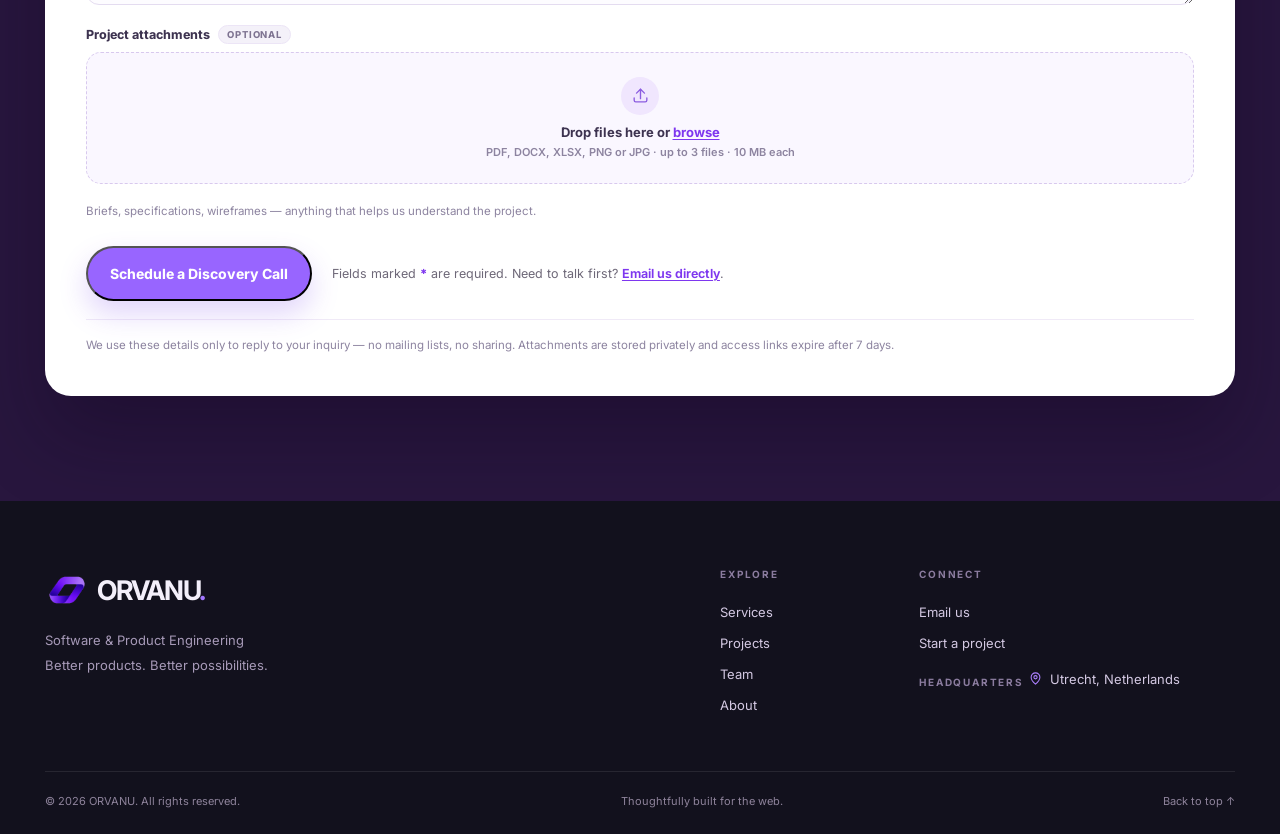
==== commit a97cdb87: "Add product & operations portfolio (six projects) and move Scheduled Delivery into the category" ====
--- a/public/index.html
+++ b/public/index.html
@@ -362,6 +362,7 @@
               <em>behind ORVANU.</em></h2>
           </div>
           <p>Our team has contributed to complex digital products across AI, logistics, e-commerce, and operational systems. The examples below reflect selected professional experience from projects delivered over the past four years.</p>
+          <p class="work-clarification">Selected examples of product and operational initiatives from previous professional experience.</p>
         </div>
         <div class="experience-grid">
           <article class="experience-card experience-feature" data-sector="healthtech" data-anon="true">
@@ -419,34 +420,25 @@
               </div>
             </div>
           </article>
-          <article class="experience-card" data-sector="logistics" data-anon="true">
-            <div class="exp-visual">
-              <span class="exp-visual-label">LOGISTICS / 0 → 1 LAUNCH</span>
-              <img class="exp-art" src="assets/experience/scheduled-delivery.jpg" alt="Illustrative connected delivery platform ecosystem" width="1120" height="700" loading="lazy" decoding="async">
-            </div>
-            <div class="exp-body">
-              <span class="exp-sector">Logistics · Product ecosystem</span>
-              <h3>Scheduled Delivery Business Line</h3>
-              <p>Led the launch of a new delivery model for a major digital platform with 50+ million active users, expanding from on-demand into scheduled delivery. Built from 0 to 1 as a connected ecosystem — customer panel, admin panel, rider app, and warehouse app — designed to scale toward 1 million daily orders.</p>
-              <div class="service-tags">
-                <span>0→1 product launch</span><span>Logistics tech</span><span>Scheduled delivery</span><span>Marketplace operations</span>
-              </div>
-            </div>
-          </article>
-          <article class="experience-card" data-sector="operations" data-anon="true">
-            <div class="exp-visual">
-              <span class="exp-visual-label">OPERATIONS / WAREHOUSE</span>
-              <img class="exp-art" src="assets/experience/yard-management.jpg" alt="Illustrative warehouse and yard operations view" width="1120" height="700" loading="lazy" decoding="async">
-            </div>
-            <div class="exp-body">
-              <span class="exp-sector">Operations · Marketplace</span>
-              <h3>Yard Management System</h3>
-              <p>Designed and launched a yard management system for a large online marketplace, improving seller experience and operational efficiency across hubs and warehouses — streamlining inbound coordination and warehouse receiving for an ecosystem of roughly 200,000 sellers.</p>
-              <div class="service-tags">
-                <span>Yard management</span><span>Warehouse operations</span><span>Seller experience</span><span>Operational efficiency</span>
-              </div>
-            </div>
-          </article>
+        </div>
+        <div class="project-category">
+          <div class="project-category-head">
+            <h3 class="project-category-title">Selected Product &amp; Operations Experience</h3>
+            <p class="project-category-intro">Seven representative initiatives spanning logistics, e-commerce, and operational systems.</p>
+          </div>
+          <!-- Seven cards are rendered from the PROJECTS array in script.js. -->
+          <div class="project-grid" id="project-grid" role="list"></div>
+          <noscript>
+            <ul class="project-fallback">
+              <li><strong>Digital Yard Management</strong> — Logistics Technology / Warehouse Management</li>
+              <li><strong>Single-Item Order Optimization</strong> — E-commerce / Fulfillment Optimization</li>
+              <li><strong>Driver &amp; Delivery Partner Incentive Dashboard</strong> — Business Intelligence / Delivery Technology</li>
+              <li><strong>Scheduled Delivery Business Line</strong> — Logistics · Product ecosystem</li>
+              <li><strong>Inbound Receiving &amp; Quality Control</strong> — Warehouse Technology / Quality Management</li>
+              <li><strong>OTP-Based Proof of Delivery</strong> — Last-Mile Delivery / Digital Verification</li>
+              <li><strong>Dark Store Fulfillment for Quick Commerce</strong> — Quick Commerce / Fulfillment Technology</li>
+            </ul>
+          </noscript>
         </div>
         <div class="experience-cta">
           <div>
@@ -457,7 +449,18 @@
             <svg viewBox="0 0 24 24" aria-hidden="true"><path d="M5 12h14m-6-6 6 6-6 6" /></svg>
           </a>
         </div>
-        <p class="work-note">Selected professional experience: the four cards above were delivered by members of our team while working with other organisations, not by ORVANU as a vendor. Client names are withheld and no endorsement is implied. The Vitelize Health entry is a draft public-site reference; the team's exact contribution is unconfirmed and no ORVANU client relationship is claimed.</p>
+        <p class="work-note">Selected professional experience: the project cards above reflect work delivered by members of our team while working with other organisations — not by ORVANU as a vendor. Client names are withheld and no endorsement is implied. The &ldquo;Selected Product &amp; Operations Experience&rdquo; projects reflect previous professional product and operations experience and are not presented as ORVANU client engagements. The Vitelize Health entry is a draft public-site reference; the team&rsquo;s exact contribution is unconfirmed and no ORVANU client relationship is claimed.</p>
+        <dialog class="project-dialog" id="project-dialog" aria-labelledby="project-dialog-title">
+          <div class="project-dialog-inner">
+            <button type="button" class="project-dialog-close" id="project-dialog-close" aria-label="Close project details">&times;</button>
+            <div class="project-dialog-media"><img id="project-dialog-img" src="" alt="" width="1120" height="700" decoding="async"></div>
+            <div class="project-dialog-body">
+              <span class="exp-sector" id="project-dialog-category"></span>
+              <h3 id="project-dialog-title"></h3>
+              <div id="project-dialog-content"></div>
+            </div>
+          </div>
+        </dialog>
       </div>
     </section>
     <section class="section about" id="about" aria-labelledby="about-title">
--- a/public/styles.css
+++ b/public/styles.css
@@ -57,7 +57,46 @@
 .exp-illustration-note{position:relative;display:block;margin-top:8px;font-size:9px;letter-spacing:.06em;color:#655f72}
 @media(max-width:900px){.experience-grid{grid-template-columns:1fr}.experience-feature{grid-template-columns:1fr}.experience-cta{flex-direction:column;align-items:flex-start;gap:16px;padding:24px}}
 @media(max-width:790px){.experience-cta h3{font-size:18px}}
-@media(max-width:480px){.experience-feature .exp-body{padding:22px 20px 24px}.experience-feature .exp-visual{padding:14px 14px 0}.experience-feature .exp-subtitle{font-size:14px}.exp-stats{gap:8px;margin-top:12px;padding:10px 0}.exp-stats strong{font-size:18px}}
+@media(max-width:480px){.experience-feature .exp-body{padding:22px 20px 24px}.experience-feature .exp-visual{padding:14px 14px 0}.experience-feature .exp-subtitle{font-size:14px}.exp-stats{gap:8px;margin-top:12px;padding:10px 0}.exp-stats strong{font-size:18px}}
+
+/* ---- Selected Product & Operations Experience ---- */
+.work-clarification{margin:10px 0 0;font-size:13px;color:#8a8095;line-height:1.6}
+.project-category{margin-top:46px}
+.project-category-head{max-width:660px;margin-bottom:24px}
+.project-category-title{font-size:clamp(24px,2.4vw,30px);letter-spacing:-.8px;margin:0 0 8px;color:var(--ink)}
+.project-category-intro{margin:0;font-size:15px;line-height:1.7;color:var(--muted)}
+.project-grid{display:grid;grid-template-columns:repeat(3,1fr);gap:18px}
+.project-card{border:1px solid var(--line);border-radius:18px;overflow:hidden;background:#fff;display:flex;flex-direction:column;transition:transform .25s,border-color .25s,box-shadow .25s}
+.project-card:hover{transform:translateY(-4px);border-color:#d7c7f8;box-shadow:0 24px 45px #391c6b10}
+.project-media{position:relative;background:#151021;overflow:hidden;aspect-ratio:16/10}
+.project-media img{display:block;width:100%;height:100%;object-fit:cover}
+.project-body{padding:20px 20px 22px;display:flex;flex-direction:column;flex:1}
+.project-cat{font-size:9px;font-weight:800;letter-spacing:1.1px;color:#8049e4;background:#f0e8fe;border-radius:50px;padding:5px 10px;align-self:flex-start}
+.project-title{font-size:18px;letter-spacing:-.5px;line-height:1.25;margin:12px 0 8px;color:var(--ink)}
+.project-summary{margin:0 0 14px;font-size:13px;line-height:1.65;color:#6e6878}
+.project-tags{list-style:none;display:flex;flex-wrap:wrap;gap:6px;padding:0;margin:0 0 16px}
+.project-tags li{font-size:10px;font-weight:700;letter-spacing:.04em;color:#581acc;background:#f2e9ff;border-radius:50px;padding:5px 9px}
+.project-open{margin-top:auto;align-self:flex-start;display:inline-flex;align-items:center;gap:8px;background:none;border:1px solid #d9c9f6;color:#581acc;border-radius:50px;padding:9px 14px;font:inherit;font-size:12px;font-weight:700;cursor:pointer;transition:background .2s,border-color .2s,color .2s}
+.project-open:hover,.project-open:focus-visible{background:#581acc;border-color:#581acc;color:#fff}
+.project-open svg{width:15px;height:15px;fill:none;stroke:currentColor;stroke-width:2;stroke-linecap:round;stroke-linejoin:round}
+.project-fallback{margin:0;padding-left:18px;color:#5b5566;font-size:14px;line-height:1.9}
+.project-dialog{border:none;border-radius:20px;padding:0;max-width:720px;width:calc(100% - 32px);max-height:88vh;overflow:auto;box-shadow:0 40px 90px #1a1030aa}
+.project-dialog::backdrop{background:#191624b3}
+.project-dialog-inner{position:relative}
+.project-dialog-media{aspect-ratio:16/8;background:#151021}
+.project-dialog-media img{display:block;width:100%;height:100%;object-fit:cover}
+.project-dialog-body{padding:24px 28px 30px}
+.project-dialog-close{position:absolute;top:12px;right:12px;width:38px;height:38px;border-radius:50%;border:none;background:#ffffffe6;color:#191624;font-size:22px;line-height:1;cursor:pointer;box-shadow:0 4px 14px #0003;display:flex;align-items:center;justify-content:center}
+.project-dialog-close:hover{background:#fff}
+.project-dialog-body h3{font-size:24px;letter-spacing:-.7px;line-height:1.2;margin:12px 0 14px}
+.project-dialog-body h4{font-size:12px;text-transform:uppercase;letter-spacing:.09em;color:#8049e4;margin:20px 0 6px}
+.project-dialog-body p{margin:0;font-size:14px;line-height:1.7;color:#5b5566}
+.project-dialog-body ul{margin:6px 0 0;padding-left:18px;color:#5b5566;font-size:14px;line-height:1.7}
+.project-dialog-link{display:inline-block;margin-top:20px;color:#581acc;font-weight:700;font-size:13px;text-decoration:none}
+.project-dialog-link:hover{text-decoration:underline}
+@media(max-width:1050px){.project-grid{grid-template-columns:repeat(2,1fr)}}
+@media(max-width:620px){.project-grid{grid-template-columns:1fr}.project-category-title{font-size:23px}.project-dialog-body{padding:22px 20px 26px}}
+@media(prefers-reduced-motion:reduce){.project-card,.project-open{transition:none}}
 
 /* ---- Meet the team ---- */
 .team{background:#faf9fc;border-block:1px solid #f1edf7}
